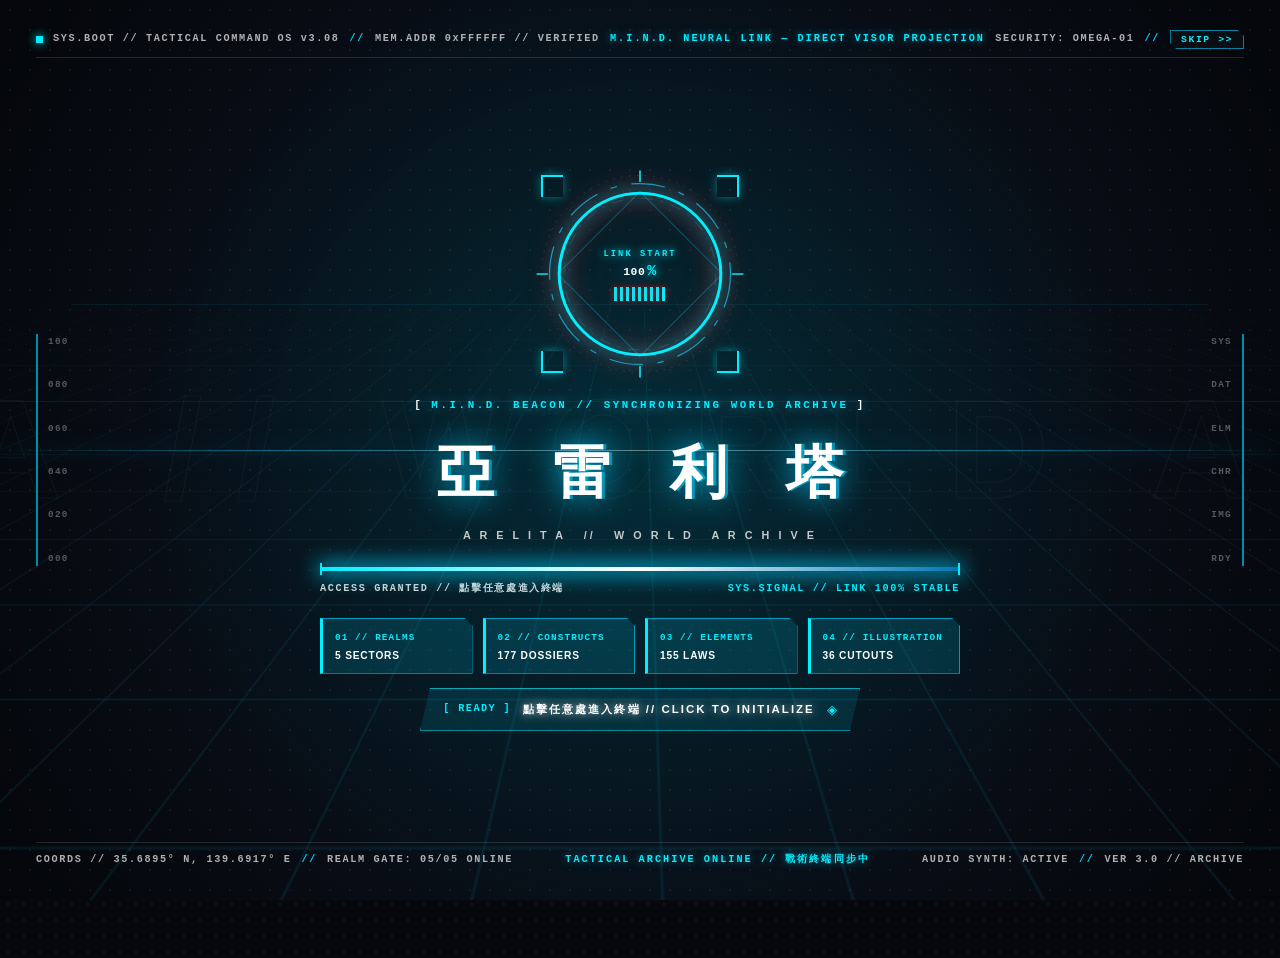
==== index.html @ 031dabef "123" ====
﻿<!DOCTYPE html>
<html lang="zh-Hant" data-theme="pgr">
<head>
  <meta charset="UTF-8" />
  <meta name="viewport" content="width=device-width, initial-scale=1.0, viewport-fit=cover" />
  <title>亞雷利塔 ARELITA｜官方世界觀與角色檔案庫</title>
  <link rel="icon" type="image/svg+xml" href="assets/favicon.svg" />
  <link rel="shortcut icon" href="assets/favicon.svg" />
  <script>
    (function () {
      try {
        localStorage.setItem("arelita_theme", "pgr");
        document.documentElement.setAttribute("data-theme", "pgr");
        const pal = localStorage.getItem("arelita_pgr_palette") || "blue";
        document.documentElement.setAttribute("data-pgr-palette", pal);
      } catch (e) {}
    })();
  </script>
  <link rel="stylesheet" href="assets/styles.css?v=20261115_pgr3" />
  <link rel="stylesheet" href="assets/pgr-theme.css?v=20261116_pgr25" />
</head>
<body class="is-loading">
  <!-- Next-Gen Cyber-Tactical Holographic Visor & Diagonal Blast-Gate Opening Sequence -->
  <div id="introSplash" class="intro-splash" data-intro-theme="pgr" role="status" aria-label="亞雷利塔檔案庫載入動畫">
    <!-- 4 Interlocking Diagonal Mecha Blast Gates (Slice open diagonally on completion) -->
    <div class="cyber-gate-panel cyber-gate-tl" aria-hidden="true"></div>
    <div class="cyber-gate-panel cyber-gate-tr" aria-hidden="true"></div>
    <div class="cyber-gate-panel cyber-gate-bl" aria-hidden="true"></div>
    <div class="cyber-gate-panel cyber-gate-br" aria-hidden="true"></div>

    <!-- Diagonal Laser Slash & Singularity Flash on Gate Unlock -->
    <div class="cyber-laser-slash slash-main" aria-hidden="true"></div>
    <div class="cyber-laser-slash slash-cross" aria-hidden="true"></div>
    <div class="cyber-unlock-flash" aria-hidden="true"></div>

    <!-- Full-Viewport Holographic HUD Backdrop -->
    <div class="cyber-hud-backdrop" aria-hidden="true">
      <div class="cyber-perspective-grid"></div>
      <div class="cyber-horizon-beam"></div>
      <div class="cyber-kinetic-watermark">ARELITA // WORLD ARCHIVE</div>

      <!-- Top & Bottom Tactical Telemetry Framing Bars -->
      <div class="cyber-frame-bar cyber-frame-top">
        <div class="cyber-fb-left">
          <span class="cyber-fb-dot"></span>
          <span>SYS.BOOT // TACTICAL COMMAND OS v3.08</span>
          <span class="cyber-fb-sep">//</span>
          <span id="introHexStream">MEM.ADDR 0x00F4A9 // SYNCING</span>
        </div>
        <div class="cyber-fb-center">M.I.N.D. NEURAL LINK — DIRECT VISOR PROJECTION</div>
        <div class="cyber-fb-right">
          <span>SECURITY: OMEGA-01</span>
          <span class="cyber-fb-sep">//</span>
          <button type="button" class="cyber-skip-btn" id="introSkipBtn" title="跳過動畫">SKIP &gt;&gt;</button>
        </div>
      </div>

      <div class="cyber-frame-bar cyber-frame-bottom">
        <div class="cyber-fb-left">
          <span>COORDS // 35.6895° N, 139.6917° E</span>
          <span class="cyber-fb-sep">//</span>
          <span>REALM GATE: 05/05 ONLINE</span>
        </div>
        <div class="cyber-fb-center">TACTICAL ARCHIVE ONLINE // 戰術終端同步中</div>
        <div class="cyber-fb-right">
          <span>AUDIO SYNTH: ACTIVE</span>
          <span class="cyber-fb-sep">//</span>
          <span>VER 3.0 // ARCHIVE</span>
        </div>
      </div>

      <!-- Side Vertical HUD Scales -->
      <div class="cyber-side-scale side-left">
        <span>100</span><span>080</span><span>060</span><span>040</span><span>020</span><span>000</span>
      </div>
      <div class="cyber-side-scale side-right">
        <span>SYS</span><span>DAT</span><span>ELM</span><span>CHR</span><span>IMG</span><span>RDY</span>
      </div>
    </div>

    <!-- Frameless Center Holographic Visor HUD (Zero boxy container) -->
    <div class="cyber-visor-core">
      <!-- Precision Sci-Fi Target Lock Reticle + Live SVG Circular Gauge -->
      <div class="cyber-reticle-assembly">
        <!-- Outer Caliper Crosshair Brackets (Snap inward on lock) -->
        <div class="cyber-caliper cal-tl"></div>
        <div class="cyber-caliper cal-tr"></div>
        <div class="cyber-caliper cal-bl"></div>
        <div class="cyber-caliper cal-br"></div>

        <!-- Rotating Segmented Radar SVG -->
        <svg class="cyber-radar-svg radar-outer" viewBox="0 0 260 260" fill="none">
          <circle cx="130" cy="130" r="122" stroke="rgba(255, 255, 255, 0.14)" stroke-width="1" stroke-dasharray="2 8" />
          <circle cx="130" cy="130" r="112" stroke="rgba(224, 26, 34, 0.55)" stroke-width="1.5" stroke-dasharray="42 18 8 18" />
          <path d="M130 2 L130 16 M130 244 L130 258 M2 130 L16 130 M244 130 L258 130" stroke="#ff2a32" stroke-width="2" />
        </svg>

        <svg class="cyber-radar-svg radar-inner" viewBox="0 0 260 260" fill="none">
          <circle cx="130" cy="130" r="94" stroke="rgba(255, 255, 255, 0.22)" stroke-width="1" stroke-dasharray="14 10 3 10" />
          <polygon points="130,28 232,130 130,232 28,130" stroke="rgba(224, 26, 34, 0.35)" stroke-width="1" fill="none" />
        </svg>

        <!-- Dynamic Progress Arc Gauge SVG (Circumference ~ 628) -->
        <svg class="cyber-arc-svg" viewBox="0 0 260 260" fill="none">
          <circle cx="130" cy="130" r="100" stroke="rgba(255, 255, 255, 0.08)" stroke-width="3" />
          <circle
            id="introArcProgress"
            cx="130"
            cy="130"
            r="100"
            stroke="#e01a22"
            stroke-width="3.5"
            stroke-linecap="square"
            stroke-dasharray="628.3"
            stroke-dashoffset="628.3"
          />
        </svg>

        <!-- Center Digital Percentage & Equalizer Readout -->
        <div class="cyber-reticle-readout">
          <div class="cyber-sync-tag" id="introThemeBadge">SYNC RATIO</div>
          <div class="cyber-pct-num" id="introPercentText">00<span class="pct-unit">%</span></div>
          <div class="cyber-eq-bars" aria-hidden="true">
            <span></span><span></span><span></span><span></span><span></span><span></span><span></span><span></span><span></span>
          </div>
        </div>
      </div>

      <!-- Wide-Screen Cinematic Typography Lockup -->
      <div class="cyber-title-lockup">
        <div class="cyber-kicker-line">
          <span class="kicker-bracket">[</span>
          <span id="introKicker">M.I.N.D. BEACON // SYNCHRONIZING WORLD ARCHIVE</span>
          <span class="kicker-bracket">]</span>
        </div>

        <h1 class="cyber-main-title" id="introTitle" data-text="亞 雷 利 塔">亞 雷 利 塔</h1>
        <div class="cyber-sub-en" id="introSubtitle">A R E L I T A &nbsp; // &nbsp; W O R L D &nbsp; A R C H I V E</div>
      </div>

      <!-- Full-Width Horizon Dual-Wing Laser Progress Track -->
      <div class="cyber-horizon-progress">
        <div class="cyber-hp-track">
          <div class="cyber-hp-bar" id="introProgressBar"></div>
          <div class="cyber-hp-glint"></div>
        </div>
        <div class="cyber-hp-status-row">
          <span class="cyber-hp-status" id="introStatusText">INITIALIZING TACTICAL ARCHIVE...</span>
          <span class="cyber-hp-telemetry" id="introTelemetry">SYS.SIGNAL // LINK 100% STABLE</span>
        </div>
      </div>

      <!-- 4 Subsystem Node Verification Indicators -->
      <div class="cyber-node-grid">
        <div class="cyber-node-chip" data-intro-node="1">
          <span class="node-dot"></span>
          <span class="node-code">01 // REALMS</span>
          <span class="node-state">5 SECTORS</span>
        </div>
        <div class="cyber-node-chip" data-intro-node="2">
          <span class="node-dot"></span>
          <span class="node-code">02 // CONSTRUCTS</span>
          <span class="node-state">177 DOSSIERS</span>
        </div>
        <div class="cyber-node-chip" data-intro-node="3">
          <span class="node-dot"></span>
          <span class="node-code">03 // ELEMENTS</span>
          <span class="node-state">155 LAWS</span>
        </div>
        <div class="cyber-node-chip" data-intro-node="4">
          <span class="node-dot"></span>
          <span class="node-code">04 // ILLUSTRATION</span>
          <span class="node-state">36 CUTOUTS</span>
        </div>
      </div>

      <!-- Interactive Engagement Prompt (Lights up when loading hits 100%) -->
      <div class="cyber-click-prompt" id="introClickPrompt" aria-hidden="true">
        <span class="prompt-glitch-tag">[ READY ]</span>
        <span class="prompt-text">點擊任意處進入終端 // CLICK TO INITIALIZE</span>
        <span class="prompt-reticle">◈</span>
      </div>
    </div>
  </div>

  <!-- Decorative Game-Portal Background Grid, Floating Orbs & Graphic Design Layer -->
  <div class="bg-grid-overlay" aria-hidden="true"></div>
  <div class="bg-graphic-layer" aria-hidden="true">
    <div class="bg-orb bg-orb-gold"></div>
    <div class="bg-orb bg-orb-blue"></div>
    <div class="bg-watermark-text">ARELITA // CHRONICLES</div>
    <svg class="bg-astrolabe" viewBox="0 0 600 600" fill="none" xmlns="http://www.w3.org/2000/svg">
      <circle cx="300" cy="300" r="260" stroke="currentColor" stroke-width="1" stroke-dasharray="6 8" />
      <circle cx="300" cy="300" r="210" stroke="currentColor" stroke-width="1" />
      <circle cx="300" cy="300" r="145" stroke="currentColor" stroke-width="1" stroke-dasharray="3 6" />
      <polygon points="300,55 512,422 88,422" stroke="currentColor" stroke-width="0.8" fill="none" />
      <polygon points="300,545 512,178 88,178" stroke="currentColor" stroke-width="0.8" fill="none" />
      <line x1="20" y1="300" x2="580" y2="300" stroke="currentColor" stroke-width="0.7" stroke-dasharray="4 8" />
      <line x1="300" y1="20" x2="300" y2="580" stroke="currentColor" stroke-width="0.7" stroke-dasharray="4 8" />
    </svg>
  </div>

  <!-- Fixed Floating Header -->
  <header class="site-header" id="siteHeader">
    <div class="header-inner">
      <div class="brand" id="brandHome" role="button" tabindex="0">
        <div class="brand-emblem">
          <span class="emblem-diamond">❖</span>
        </div>
        <div class="brand-text">
          <div class="brand-title">
            <span>亞雷利塔</span>
            <span class="brand-sub-en">ARELITA // OFFICIAL ARCHIVE</span>
          </div>
          <div class="brand-subtitle">五界世界觀・陣營角色圖鑑・傳記文庫</div>
        </div>
      </div>

      <nav class="main-nav" aria-label="主要導覽">
        <button class="nav-tab active" data-tab="home">
          <span class="nav-label-en">HOME</span>
          <span class="nav-label-zh">首頁導覽</span>
        </button>
        <button class="nav-tab" data-tab="characters">
          <span class="nav-label-en">ROSTER</span>
          <span class="nav-label-zh">角色陣營圖鑑</span>
          <span class="nav-badge" id="navCharCount">177</span>
        </button>
        <button class="nav-tab" data-tab="world">
          <span class="nav-label-en">WORLD</span>
          <span class="nav-label-zh">世界觀與設定</span>
          <span class="nav-badge" id="navWorldCount">8</span>
        </button>
        <button class="nav-tab" data-tab="attributes">
          <span class="nav-label-en">ELEMENTS</span>
          <span class="nav-label-zh">全屬性圖鑑</span>
          <span class="nav-badge" id="navAttrCount">155</span>
        </button>
        <button class="nav-tab" data-tab="stories">
          <span class="nav-label-en">CHRONICLES</span>
          <span class="nav-label-zh">劇情文庫</span>
          <span class="nav-badge" id="navStoryCount">17</span>
        </button>
        <button class="nav-tab" data-tab="gallery">
          <span class="nav-label-en">GALLERY</span>
          <span class="nav-label-zh">角色立繪畫廊</span>
          <span class="nav-badge" id="navGalleryCount">36</span>
        </button>
      </nav>

      <div class="header-actions">
        <div class="header-search">
          <div class="search-input-wrap">
            <span class="search-icon">⌕</span>
            <input
              type="search"
              id="globalSearchInput"
              placeholder="搜尋角色、稱號、陣營、神權或術式..."
              autocomplete="off"
            />
            <button id="clearSearchBtn" class="clear-search-btn hidden" title="清除搜尋">✕</button>
          </div>
        </div>

        <!-- Game-Portal BGM Player & Toggle -->
        <div class="bgm-control-wrap" id="bgmControlWrap">
          <button id="bgmToggleBtn" class="bgm-toggle-btn" title="點擊開啟／關閉背景音樂 (BGM)" aria-label="切換背景音樂">
            <span class="bgm-eq" id="bgmEqIcon" aria-hidden="true">
              <i class="eq-bar"></i>
              <i class="eq-bar"></i>
              <i class="eq-bar"></i>
              <i class="eq-bar"></i>
            </span>
            <span class="bgm-label" id="bgmStatusText">BGM OFF</span>
          </button>
          <button id="bgmMenuBtn" class="bgm-menu-btn" title="音量與曲目設定" aria-label="背景音樂設定">▾</button>

          <div id="bgmPopover" class="bgm-popover hidden">
            <div class="bgm-pop-header">
              <span>SOUNDTRACK // 背景音樂控制</span>
              <span id="bgmVolValue">5%</span>
            </div>
            <div class="bgm-vol-row">
              <span>🔉</span>
              <input type="range" id="bgmVolumeSlider" min="0" max="100" value="5" aria-label="BGM 音量" />
              <span>🔊</span>
            </div>
            <div class="bgm-track-list">
              <button class="bgm-track-btn active" data-bgm-track="hikari">🎵 Hikari - Clovis Reyes &amp; VDYCD</button>
              <button class="bgm-track-btn hidden" id="bgmCustomTrackBtn" data-bgm-track="custom">💿 自訂曲目：外部音樂檔</button>
            </div>
            <div class="bgm-custom-upload">
              <label class="bgm-upload-label" for="bgmFileInput">
                📂 載入自訂音樂 (.mp3 / .wav)
              </label>
              <input type="file" id="bgmFileInput" accept="audio/*" class="hidden" />
            </div>
          </div>
          <audio id="bgmCustomAudio" src="Hikari - Clovis Reyes &amp; VDYCD - VDYCD.mp3" loop preload="auto"></audio>
        </div>
      </div>
    </div>
  </header>

  <!-- PGR Giant Watermark & Left Vertical Tactical Navigation Rail -->
  <div class="pgr-bg-watermark pgr-hud-only" id="pgrBgWatermark" aria-hidden="true">ARELITA</div>

  <!-- PGR Top-Left Slanted Game Brand Logo -->
  <div class="pgr-top-brand pgr-hud-only" id="pgrTopBrand" role="button" tabindex="0" title="返回首頁 HOME">
    <div class="pgr-tb-main">ARELITA</div>
    <div class="pgr-tb-sub">WORLD ARCHIVE</div>
  </div>

  <!-- PGR Top-Right Minimal Tactical Controls (Theme, Search, Audio) -->
  <div class="pgr-top-controls pgr-hud-only" id="pgrTopControls">
    <!-- Tactical Palette Switcher (Crimson Red / Azure Blue) -->
    <button type="button" class="pgr-hud-btn pgr-palette-btn" id="pgrPaletteToggleBtn" title="切換戰術色系：黑紅緋紅 // 湛藍電氣">
      <span class="pgr-palette-dot" id="pgrPaletteDot"></span>
      <span class="pgr-palette-text" id="pgrPaletteText">AZURE BLUE</span>
    </button>
    <div class="pgr-quick-search">
      <span class="pgr-qs-icon">⌕</span>
      <input type="search" id="pgrSearchMirror" placeholder="SEARCH CONSTRUCT / ELEMENT..." autocomplete="off" />
    </div>
    <div class="pgr-audio-btn-group">
      <button type="button" class="pgr-hud-btn" id="pgrAudioMirrorBtn" title="點擊開啟／關閉背景音樂 BGM">
        <span>♪</span>
        <span id="pgrAudioMirrorText">AUDIO OFF</span>
      </button>
      <button type="button" class="pgr-hud-btn pgr-hud-btn-icon" id="pgrAudioMenuMirrorBtn" title="開啟音樂曲目與音量控制面板">▾</button>
    </div>
  </div>

  <aside class="pgr-left-rail pgr-hud-only" id="pgrLeftRail" aria-label="戰術側邊導覽列">
    <button type="button" class="pgr-rail-toggle" id="pgrRailToggleBtn" title="收合／展開戰術導覽列">
      <span class="pgr-hamburger-lines"><i></i><i></i><i></i></span>
    </button>
    <div class="pgr-rail-list">
      <button type="button" class="pgr-rail-item active" data-pgr-tab="home">
        <span class="pgr-rail-en">HOME</span>
        <span class="pgr-rail-zh">首頁導覽</span>
      </button>
      <button type="button" class="pgr-rail-item" data-pgr-tab="characters">
        <span class="pgr-rail-en">DATA</span>
        <span class="pgr-rail-zh">角色陣營圖鑑</span>
      </button>
      <button type="button" class="pgr-rail-item" data-pgr-tab="world">
        <span class="pgr-rail-en">WORLD</span>
        <span class="pgr-rail-zh">世界觀與設定</span>
      </button>
      <button type="button" class="pgr-rail-item" data-pgr-tab="attributes">
        <span class="pgr-rail-en">ELEMENTS</span>
        <span class="pgr-rail-zh">全屬性圖鑑</span>
      </button>
      <button type="button" class="pgr-rail-item" data-pgr-tab="stories">
        <span class="pgr-rail-en">CHRONICLES</span>
        <span class="pgr-rail-zh">劇情文庫</span>
      </button>
      <button type="button" class="pgr-rail-item" data-pgr-tab="gallery">
        <span class="pgr-rail-en">ILLUSTRATION</span>
        <span class="pgr-rail-zh">角色立繪畫廊</span>
      </button>
      <button type="button" class="pgr-rail-item" data-pgr-tab="others">
        <span class="pgr-rail-en">OTHERS</span>
        <span class="pgr-rail-zh">關係圖與擴充系統</span>
      </button>
    </div>
  </aside>

  <!-- Main Workspace Container -->
  <main class="main-container">
    <!-- PGR Section Telemetry Header (Exact pgr.kurogame.net top bar) -->
    <div class="pgr-section-header pgr-hud-only" id="pgrSectionHeader" aria-hidden="true">
      <div class="pgr-sh-line-left"></div>
      <div class="pgr-sh-center">
        <span class="pgr-sh-event-code" id="pgrEventLeft">EVENT 01</span>
        <div class="pgr-sh-title-block">
          <h2 class="pgr-sh-main-title" id="pgrSectionTitle">FEATURES</h2>
          <div class="pgr-sh-sub-bar">
            <span class="pgr-sh-sub-text">TACTICAL ARCHIVE // ARELITA</span>
          </div>
          <div class="pgr-sh-dots">∵</div>
        </div>
        <span class="pgr-sh-event-code" id="pgrEventRight">EVENT 01</span>
      </div>
      <div class="pgr-sh-line-right"></div>
      <div class="pgr-sh-page-counter" id="pgrPageCounter">PAGE - <strong>01</strong> / 07</div>
    </div>

    <!-- Graphic Design Portal Banner -->
    <section class="portal-hero-strip" aria-label="亞雷利塔世界觀導覽橫幅">
      <div class="hero-corner hero-corner-tl"></div>
      <div class="hero-corner hero-corner-tr"></div>
      <div class="hero-corner hero-corner-bl"></div>
      <div class="hero-corner hero-corner-br"></div>
      <div class="hero-bg-watermark">WORLD TREE // ARCHIVE</div>

      <div class="hero-strip-left">
        <div class="hero-tag-row">
          <span class="hero-sys-pill">❖ SYSTEM // ARELITA VER 3.0</span>
          <span class="hero-sys-code">ARCHIVE-ID: ARL-00177</span>
        </div>
        <h1 class="hero-main-heading">
          <span>亞雷利塔・五界檔案與傳記資料庫</span>
          <span class="hero-heading-en">OFFICIAL WORLD &amp; CHARACTER ENCYCLOPEDIA</span>
        </h1>
      </div>

      <div class="hero-strip-stats">
        <div class="hero-stat-card" data-quick-tab="characters" title="前往角色陣營圖鑑">
          <div class="hero-stat-kicker">ROSTER // 角色陣營圖鑑</div>
          <div class="hero-stat-val"><span id="heroStatChars">177</span><small>名</small></div>
        </div>
        <div class="hero-stat-card" data-quick-tab="world" title="前往世界觀與設定">
          <div class="hero-stat-kicker">WORLD // 世界觀與設定</div>
          <div class="hero-stat-val"><span id="heroStatLore">8</span><small>卷</small></div>
        </div>
        <div class="hero-stat-card" data-quick-tab="attributes" title="前往全屬性圖鑑">
          <div class="hero-stat-kicker">ELEMENTS // 全屬性圖鑑</div>
          <div class="hero-stat-val"><span id="heroStatAttrs">155</span><small>種</small></div>
        </div>
        <div class="hero-stat-card" data-quick-tab="stories" title="前往劇情文庫">
          <div class="hero-stat-kicker">CHRONICLES // 劇情文庫</div>
          <div class="hero-stat-val"><span id="heroStatStories">17</span><small>章</small></div>
        </div>
        <div class="hero-stat-card" data-quick-tab="gallery" title="前往角色立繪畫廊">
          <div class="hero-stat-kicker">GALLERY // 角色立繪畫廊</div>
          <div class="hero-stat-val"><span id="heroStatImgs">36</span><small>幅</small></div>
        </div>
      </div>
    </section>

    <!-- ==================== TAB 0: HOME PORTAL (CAROUSEL & ARCHIVE GUIDE) ==================== -->
    <section id="tab-home" class="tab-panel active">
      <div class="pgr-home-stage-outer">
        <!-- Left Flanking Ghost Preview Card (PGR #Features 01) -->
        <div class="pgr-side-preview prev pgr-hud-only" id="pgrSidePreviewLeft" title="上一張世界觀展示">
          <div class="pgr-sp-arrow"><span class="pgr-sp-chev">◀◀</span><span>PREV // ARCHIVE</span></div>
          <div class="pgr-sp-card">
            <img id="pgrSidePrevImg" src="assets/banners/watercolor-5-celestial-truth.jpg" alt="Previous Slide" />
            <div class="pgr-sp-overlay">
              <span class="pgr-sp-num" id="pgrSidePrevNum">05</span>
              <span class="pgr-sp-sub" id="pgrSidePrevTitle">CELESTIAL SANCTUM</span>
            </div>
          </div>
        </div>

        <!-- 5-Slide Interactive Worldview Carousel -->
        <div class="home-carousel-wrap" id="homeCarousel">
          <div class="pgr-frame-corner tl pgr-hud-only"></div>
          <div class="pgr-frame-corner tr pgr-hud-only"></div>
          <div class="pgr-frame-corner bl pgr-hud-only"></div>
          <div class="pgr-frame-corner br pgr-hud-only"></div>
          <div class="pgr-frame-brand-tag pgr-hud-only">TACTICAL ARCHIVE // ARELITA</div>
          <div class="pgr-frame-ver-tag pgr-hud-only">VER 3.0 // ARCHIVE</div>
          <div class="carousel-viewport">
          <!-- Slide 1: World Tree & Five Realms -->
          <div class="carousel-slide active" data-slide-index="0">
            <img src="assets/banners/watercolor-1-worldtree.jpg" alt="世界樹與五界門扉・水彩奇幻藝術" class="carousel-bg-img" />
            <div class="carousel-overlay">
              <div class="carousel-content">
                <div class="carousel-badge">WORLD TREE &amp; FIVE REALMS // 世界命根・五界門扉</div>
                <h2 class="carousel-title">世界樹與五界門扉的記憶織網</h2>
                <p class="carousel-desc">世界樹為亞雷利塔的命根子，枝葉銘刻萬物資訊、排出蘊含強大力量的琥珀樹脂，根部則封存歷經古神紀至救贖紀五次「世界重置」的舊日記憶；無高低之分的現界、天界、魔界、冥界與幻想界，唯有透過各界之門方能彼此連通。</p>
                <div class="carousel-actions">
                  <button class="carousel-cta-btn" data-goto-tab="world">🌳 閱覽世界樹與五界設定</button>
                  <button class="carousel-cta-btn secondary" data-goto-tab="attributes">✨ 探索 17 大類全屬性手冊</button>
                </div>
              </div>
            </div>
          </div>

          <!-- Slide 2: Mofeng Federation Metropolis -->
          <div class="carousel-slide" data-slide-index="1">
            <img src="assets/banners/watercolor-2-mofeng.jpg" alt="魔風聯邦・八大直轄市霓虹與燈火" class="carousel-bg-img" />
            <div class="carousel-overlay">
              <div class="carousel-content">
                <div class="carousel-badge">MOFENG FEDERATION // 魔風聯邦・八大直轄市</div>
                <h2 class="carousel-title">魔風島的霓虹夜色與市井煙火</h2>
                <p class="carousel-desc">由「極惡之師」赤夜風竹統領的新興強國，短短十年間於魔風島崛起。從摩天霓虹交錯的首都霍普、紅燈籠綿延的商都天御、海風音樂廳迴盪的瑪捷塔，至山頂歌德競技場阿瑞納，由軍團八部隊與九人私兵「冥府神傑」共同守護。</p>
                <div class="carousel-actions">
                  <button class="carousel-cta-btn" data-goto-tab="characters">⚔️ 檢索魔風聯邦角色檔案</button>
                  <button class="carousel-cta-btn secondary" data-goto-tab="stories">📖 閱讀《魔風傳記》與外傳</button>
                </div>
              </div>
            </div>
          </div>

          <!-- Slide 3: Havidorn Dragon Empire -->
          <div class="carousel-slide" data-slide-index="2">
            <img src="assets/banners/watercolor-3-dragon-island.jpg" alt="哈維德恩龍族帝國・龍皇島與九紋龍印" class="carousel-bg-img" />
            <div class="carousel-overlay">
              <div class="carousel-content">
                <div class="carousel-badge">HAVIDORN DRAGON EMPIRE // 龍皇島・九紋龍印</div>
                <h2 class="carousel-title">哈維德恩龍族帝國與蒼穹浮島</h2>
                <p class="carousel-desc">「寂滅龍皇」德貢・阿茲拉格統御的龍皇島，國土橫跨本島、浮空島與深海，東西方龍族在此共存。身為現界肉體最強種族，龍族每開啟一階「九紋龍印」皆能突破肉身極限，至第九印更將覺醒專屬龍種稱號與神威。</p>
                <div class="carousel-actions">
                  <button class="carousel-cta-btn" data-goto-tab="world">🐉 查看龍族帝國與四柱編制</button>
                  <button class="carousel-cta-btn secondary" data-goto-tab="characters">👑 依種族與強度階級檢索</button>
                </div>
              </div>
            </div>
          </div>

          <!-- Slide 4: Abyssal Maw & Monochrome Void -->
          <div class="carousel-slide" data-slide-index="3">
            <img src="assets/banners/watercolor-4-abyss-void.jpg" alt="丹格深淵之口與無色萬寂虛域" class="carousel-bg-img" />
            <div class="carousel-overlay">
              <div class="carousel-content">
                <div class="carousel-badge">ABYSSAL MAW &amp; MONOCHROME VOID // 深淵之口・萬寂虛域</div>
                <h2 class="carousel-title">丹格深淵浪潮與無色萬寂虛域</h2>
                <p class="carousel-desc">丹格市邊緣的黑紫色「深淵之口」潛伏著吞噬魔力的深淵魔獸與淵蝕五系；而表面包裹著外界虛空力的「萬寂虛域（無色境域）」與每 24 小時隨機顛倒層級的「冥界」，則是連世界樹與世界重置也無法干涉的禁忌領域。</p>
                <div class="carousel-actions">
                  <button class="carousel-cta-btn" data-goto-tab="attributes">🌑 查閱深淵與特殊始源屬性</button>
                  <button class="carousel-cta-btn secondary" data-goto-tab="world">🏛️ 探索九大力與禁術規則</button>
                </div>
              </div>
            </div>
          </div>

          <!-- Slide 5: Celestial Sanctum & Flowers of Truth -->
          <div class="carousel-slide" data-slide-index="4">
            <img src="assets/banners/watercolor-5-celestial-truth.jpg" alt="米加百列天界浮島與極真圃識真之花" class="carousel-bg-img" />
            <div class="carousel-overlay">
              <div class="carousel-content">
                <div class="carousel-badge">CELESTIAL SANCTUM &amp; FLOWERS OF TRUTH // 天界浮島・極真圃</div>
                <h2 class="carousel-title">米加百列浮空聖域與識真之花</h2>
                <p class="carousel-desc">天界「米加百列天國」的古老浮島受初代天神庇護，歷經數千萬年重置仍留存古神紀遺蹟；而在星光與金木樨花香之間，隱秘組織「極真圃」正以六朵「識真之花」為核心遊走四界，追尋世界重置前的終極真相。</p>
                <div class="carousel-actions">
                  <button class="carousel-cta-btn" data-goto-tab="world">🌸 查閱 11 大世界級組織設定</button>
                  <button class="carousel-cta-btn secondary" data-goto-tab="gallery">🖼️ 鑑賞高解析角色立繪畫廊</button>
                </div>
              </div>
            </div>
          </div>
        </div>

        <!-- Carousel Prev / Next Controls -->
        <button class="carousel-nav-btn prev" id="carouselPrevBtn" title="上一張" aria-label="上一張輪播圖">❮</button>
        <button class="carousel-nav-btn next" id="carouselNextBtn" title="下一張" aria-label="下一張輪播圖">❯</button>

        <!-- Carousel 5 Slide Indicators -->
        <div class="carousel-indicators" id="carouselIndicators" role="tablist" aria-label="輪播圖切換">
          <button class="carousel-dot active" data-slide-to="0" aria-label="第 1 張：世界樹與五界門扉"></button>
          <button class="carousel-dot" data-slide-to="1" aria-label="第 2 張：魔風聯邦八大直轄市"></button>
          <button class="carousel-dot" data-slide-to="2" aria-label="第 3 張：哈維德恩龍族帝國"></button>
          <button class="carousel-dot" data-slide-to="3" aria-label="第 4 張：深淵之口與萬寂虛域"></button>
          <button class="carousel-dot" data-slide-to="4" aria-label="第 5 張：天界浮島與極真圃"></button>
        </div>
      </div>

        <!-- Right Flanking Ghost Preview Card (PGR #Features 02) -->
        <div class="pgr-side-preview next pgr-hud-only" id="pgrSidePreviewRight" title="下一張世界觀展示">
          <div class="pgr-sp-arrow"><span>NEXT // ARCHIVE</span><span class="pgr-sp-chev">▶▶</span></div>
          <div class="pgr-sp-card">
            <img id="pgrSideNextImg" src="assets/banners/watercolor-2-mofeng.jpg" alt="Next Slide" />
            <div class="pgr-sp-overlay">
              <span class="pgr-sp-num" id="pgrSideNextNum">02</span>
              <span class="pgr-sp-sub" id="pgrSideNextTitle">MOFENG FEDERATION</span>
            </div>
          </div>
        </div>
      </div>

      <!-- PGR Spaced Caption & Tactical Quick-Launch Dock (Replaces bulky feature grid in PGR mode) -->
      <div class="pgr-home-caption pgr-hud-only">
        <div class="pgr-hc-line-row">
          <span class="pgr-hc-long-line"></span>
        </div>
        <div class="pgr-hc-spaced-text">T H E &nbsp;&nbsp; A R E L I T A &nbsp;&nbsp; W O R L D &nbsp;&nbsp; A R C H I V E</div>
      </div>

      <div class="pgr-home-dock pgr-hud-only">
        <button type="button" class="pgr-dock-btn" data-goto-tab="characters">
          <span class="pgr-db-code">01 // DATA</span>
          <span class="pgr-db-title">CONSTRUCTS 角色檔案 (177)</span>
        </button>
        <button type="button" class="pgr-dock-btn" data-goto-tab="gallery">
          <span class="pgr-db-code">02 // ILLUSTRATION</span>
          <span class="pgr-db-title">CHARACTER ILLUSTRATION 角色立繪 (36)</span>
        </button>
        <a href="relations.html" class="pgr-dock-btn">
          <span class="pgr-db-code">03 // NETWORK</span>
          <span class="pgr-db-title">RELATIONS 角色關係圖譜 ↗</span>
        </a>
        <a href="compare.html" class="pgr-dock-btn">
          <span class="pgr-db-code">04 // COMBAT</span>
          <span class="pgr-db-title">COMPARE 戰力能力對比 ↗</span>
        </a>
        <a href="tierlist.html" class="pgr-dock-btn">
          <span class="pgr-db-code">05 // RANKING</span>
          <span class="pgr-db-title">TIER LIST 全角色排行 ↗</span>
        </a>
        <a href="summon.html" class="pgr-dock-btn">
          <span class="pgr-db-code">06 // TERMINAL</span>
          <span class="pgr-db-title">SUMMON 角色召喚模擬 ↗</span>
        </a>
      </div>

      <!-- Website Purpose & Archive Modules Introduction -->
      <div class="home-purpose-section">
        <div class="home-purpose-header">
          <div class="toolbar-kicker">ABOUT THIS ARCHIVE // 網站用途與系統導覽</div>
          <h2 class="home-purpose-title">《亞雷利塔 ARELITA》官方世界觀與角色統合檔案庫</h2>
          <p class="home-purpose-lead">
            本網站為<strong>《亞雷利塔 ARELITA》原創世界觀的官方數位百科與設定檢索系統</strong>，旨在將龐大的五界世界設定、25 國與 11 大世界級組織、177 名登場角色的詳細人設（含種族、強度分級、專屬屬性、武器、加護、神器、神權與術式）、17 大類共 155 種全屬性介紹手冊，以及主線／外傳小說篇章與高清角色立繪整合於同一平台，提供創作者與讀者快速查閱、跨分類交叉檢索與沉浸式閱讀體驗。
          </p>
        </div>

        <!-- 5 Feature Cards in Exact Header Navigation Order -->
        <div class="home-feature-grid">
          <article class="home-feature-card" data-goto-tab="characters">
            <div class="hf-top">
              <span class="hf-icon">⚔️</span>
              <span class="hf-code">01 // ROSTER ARCHIVE</span>
            </div>
            <h3 class="hf-title">角色陣營圖鑑（177 名）</h3>
            <p class="hf-desc">依現界、魔界、天界與各大組織／部隊階層完整歸檔。支援依「現象級～F」強度階級、世界觀標準種族（支援雙種族以上多重檢索）篩選，並可點擊角色身上的彩色屬性標籤直達屬性手冊。</p>
            <div class="hf-link">進入角色陣營圖鑑 ➔</div>
          </article>

          <article class="home-feature-card" data-goto-tab="world">
            <div class="hf-top">
              <span class="hf-icon">🏛️</span>
              <span class="hf-code">02 // WORLD &amp; NATIONS</span>
            </div>
            <h3 class="hf-title">世界觀與設定（8 卷）</h3>
            <p class="hf-desc">收錄五界架構、重置編年史、現存 12 族與已消失 9 族、九大力剋制關係、11 大世界級組織，以及魔風聯邦、哈維德恩龍族帝國、極真圃等國家專題檔案與成員名冊。</p>
            <div class="hf-link">進入世界觀與設定 ➔</div>
          </article>

          <article class="home-feature-card" data-goto-tab="attributes">
            <div class="hf-top">
              <span class="hf-icon">✨</span>
              <span class="hf-code">03 // ELEMENTS HANDBOOK</span>
            </div>
            <h3 class="hf-title">全屬性分類圖鑑（17 大類 / 155 種）</h3>
            <p class="hf-desc">完整收錄《亞雷利塔全屬性分類與個別介紹手冊》，涵蓋火、水冰、風、雷、土石金屬、草木花卉、光聖、天體日月、暗影幽冥、深淵淵蝕、血肉、戰鬥相關、時空、精神幻象、粉碎破壞、毒腐瘟疫與特殊始源法則。</p>
            <div class="hf-link">進入全屬性圖鑑 ➔</div>
          </article>

          <article class="home-feature-card" data-goto-tab="stories">
            <div class="hf-top">
              <span class="hf-icon">📖</span>
              <span class="hf-code">04 // STORY CHRONICLES</span>
            </div>
            <h3 class="hf-title">劇情文庫（17 章）</h3>
            <p class="hf-desc">收錄《魔風傳記—銀狼復仇篇》與外傳《入秋初盛綻，秋去罈留香》等完整章節文本，提供舒適的長文排版與小／中／大字級切換功能。</p>
            <div class="hf-link">進入劇情文庫 ➔</div>
          </article>

          <article class="home-feature-card" data-goto-tab="gallery">
            <div class="hf-top">
              <span class="hf-icon">🖼️</span>
              <span class="hf-code">05 // PORTRAIT GALLERY</span>
            </div>
            <h3 class="hf-title">角色立繪畫廊（36 幅）</h3>
            <p class="hf-desc">按所屬勢力展示角色全身立繪，點擊立繪可開啟獨立分頁的「高解析度立繪細節檢視器」，自由滾輪無段縮放（15%～600%）與拖曳檢視原圖細節。</p>
            <div class="hf-link">進入角色立繪畫廊 ➔</div>
          </article>

          <a href="compare.html" target="_blank" rel="noopener" class="home-feature-card home-feature-compare">
            <div class="hf-top">
              <span class="hf-icon">⚖️</span>
              <span class="hf-code">06 // ABILITY COMPARATOR</span>
            </div>
            <h3 class="hf-title">角色能力對比系統（獨立雙視窗分頁）</h3>
            <p class="hf-desc">開啟獨立新分頁的左右雙視窗戰力對比工具。支援依界域、主陣營、子部隊、強度階級、種族、善惡、17 大屬性分類與能力體系細緻篩選，專注對比陣營、基礎身體數值與全能力術式。</p>
            <div class="hf-link">開啟角色能力對比分頁 ↗</div>
          </a>

          <a href="summon.html" target="_blank" rel="noopener" class="home-feature-card home-feature-compare">
            <div class="hf-top">
              <span class="hf-icon">✨</span>
              <span class="hf-code">07 // SUMMONING SIMULATOR</span>
            </div>
            <h3 class="hf-title">角色召喚模擬器（獨立抽卡模擬分頁）</h3>
            <p class="hf-desc">開啟獨立新分頁的抽卡召喚模擬系統。可自訂偏好「種族」與「善惡值」進行單抽或十連抽，角色越強抽取機率越低，並依稀有度（N ～ ？）觸發 7 種華麗度遞增的專屬召喚特效與音效。</p>
            <div class="hf-link">開啟角色召喚模擬器分頁 ↗</div>
          </a>

          <a href="tierlist.html" target="_blank" rel="noopener" class="home-feature-card home-feature-compare">
            <div class="hf-top">
              <span class="hf-icon">🏆</span>
              <span class="hf-code">08 // TIER LIST MAKER</span>
            </div>
            <h3 class="hf-title">亞雷利塔全角色 Tier list（獨立自訂排名分頁）</h3>
            <p class="hf-desc">開啟獨立新分頁的自訂 Tier List 排行系統。支援點擊標題自由改名（戰力／顏值／喜好度隨心訂）、提供「標準字母 SS～F」與「狂野稱號 屌炸天～拉完了」雙版本自由切換、支援拖曳排位、一鍵官方套用與高清圖片匯出。</p>
            <div class="hf-link">開啟全角色 Tier list 分頁 ↗</div>
          </a>

          <a href="relations.html" target="_blank" rel="noopener" class="home-feature-card home-feature-compare">
            <div class="hf-top">
              <span class="hf-icon">🧬</span>
              <span class="hf-code">09 // RELATIONSHIP ATLAS</span>
            </div>
            <h3 class="hf-title">角色關係全景圖譜（獨立互動圖表分頁）</h3>
            <p class="hf-desc">開啟獨立新分頁的角色人際關係星圖。支援全 177 位角色單人球體關係圖、魔風聯邦軍政最高階層樹、雙向檢索速查表，並支援點擊任意角色直觀檢視個人完整人際羈絆檔案。</p>
            <div class="hf-link">開啟角色關係圖譜分頁 ↗</div>
          </a>
        </div>
      </div>
    </section>

    <!-- ==================== TAB 1: CHARACTER DIRECTORY BY FACTION ==================== -->
    <section id="tab-characters" class="tab-panel">
      <!-- PGR #Data Construct Spotlight Stage (Exact pgr.kurogame.net/#Data layout) -->
      <div class="pgr-construct-stage pgr-hud-only" id="pgrConstructStage">
        <!-- Diagonal Top-Right Slash Badge -->
        <button type="button" class="pgr-char-select-slash" id="pgrScrollToRosterBtn" title="點擊展開下方全 177 位角色完整目錄">
          <span class="pgr-css-sq">■</span>
          <span class="pgr-css-main">CHARACTER</span>
          <span class="pgr-css-sub">◀◀◀ ALL 177 ROSTER</span>
        </button>

        <!-- Angled Neon Spotlight Beam & Background Character Watermark -->
        <div class="pgr-cs-beam" id="pgrCsBeam"></div>
        <div class="pgr-cs-bg-name" id="pgrCsBgName">AKAYA FUZUKU</div>

        <div class="pgr-cs-inner">
          <!-- Left Column: Construct Dossier Info -->
          <div class="pgr-cs-left">
            <div class="pgr-cs-title-box">
              <div class="pgr-cs-vert-bar" id="pgrCsVertBar"></div>
              <div class="pgr-cs-title-content">
                <h2 class="pgr-cs-name" id="pgrCsName">赤夜 風竹</h2>
                <div class="pgr-cs-omniframe-row">
                  <span class="pgr-cs-omni-line"></span>
                  <span class="pgr-cs-omni-text" id="pgrCsEpithet">OMNIFRAME // 極惡之師</span>
                  <span class="pgr-cs-omni-line"></span>
                  <span class="pgr-cs-emblem">❖</span>
                </div>
                <p class="pgr-cs-bio" id="pgrCsBio">載入角色戰術檔案中...</p>
              </div>
            </div>

            <div class="pgr-cs-specs">
              <div class="pgr-cs-spec-item">
                <span class="pgr-cs-chevron">▶</span>
                <span>FACTION: <strong id="pgrCsFaction">魔風聯邦</strong></span>
              </div>
              <div class="pgr-cs-spec-item">
                <span class="pgr-cs-chevron">▶</span>
                <span>TIER: <strong id="pgrCsTier">現象級</strong></span>
              </div>
              <div class="pgr-cs-spec-item">
                <span class="pgr-cs-chevron">▶</span>
                <span>RACE: <strong id="pgrCsRace">惡魔</strong></span>
              </div>
            </div>

            <div class="pgr-cs-attrs" id="pgrCsAttrs"></div>

            <div class="pgr-cs-actions">
              <button type="button" class="pgr-cs-btn primary" id="pgrCsOpenModalBtn">
                <span>❖ FULL DOSSIER // 檢視完整能力與神權</span>
              </button>
              <a href="relations.html" class="pgr-cs-btn secondary" id="pgrCsRelLink">
                <span>🧬 RELATIONS // 角色關係星圖 ↗</span>
              </a>
            </div>

            <!-- PGR Square Pagination & Prev/Next Controls + Construct Quick-Select Strip -->
            <div class="pgr-cs-pagination">
              <button type="button" class="pgr-cs-nav-btn" id="pgrCsPrevBtn" title="上一位立繪角色">◀</button>
              <span class="pgr-cs-page-num" id="pgrCsPageNum">■ 01 / 36 ■</span>
              <button type="button" class="pgr-cs-nav-btn" id="pgrCsNextBtn" title="下一位立繪角色">▶</button>
              <div class="pgr-cs-avatar-strip" id="pgrCsAvatarStrip" aria-label="立繪角色快速切換列"></div>
            </div>
          </div>

          <!-- Right Column: Full Character Illustration Cutout + Slanted Tag -->
          <div class="pgr-cs-right">
            <div class="pgr-cs-art-wrap" id="pgrCsArtWrap" title="點擊檢視高解析原圖">
              <img id="pgrCsPortrait" src="" alt="Character Portrait" />
            </div>
            <div class="pgr-cs-slanted-ribbon" id="pgrCsRibbon">MOFENG FEDERATION // SUPREME</div>
          </div>
        </div>
      </div>

      <div class="workspace-layout" id="pgrFullRosterSection">
        <!-- Left Sidebar: Faction Directory Tree -->
        <aside class="sidebar" id="factionSidebar">
          <div class="sidebar-header">
            <div class="sidebar-kicker">FACTION DIRECTORY</div>
            <h2>陣營與勢力目錄</h2>
          </div>

          <div class="filter-controls">
            <label class="toggle-filter">
              <input type="checkbox" id="filterHasImage" />
              <span class="toggle-box"></span>
              <span>僅顯示有形象圖角色</span>
              <span class="pill-count" id="hasImageCountBadge">36</span>
            </label>

            <div class="select-row">
              <div class="select-field">
                <span class="select-field-label">TIER // 強度</span>
                <div class="select-box-wrap">
                  <select id="filterPowerTier" aria-label="依強度篩選">
                    <option value="">全部強度階級</option>
                  </select>
                </div>
              </div>
              <div class="select-field">
                <span class="select-field-label">RACE // 種族</span>
                <div class="select-box-wrap">
                  <select id="filterRace" aria-label="依種族篩選">
                    <option value="">全部種族</option>
                  </select>
                </div>
              </div>
            </div>
          </div>

          <div class="faction-tree" id="factionTreeContainer">
            <!-- Populated dynamically by app.js -->
          </div>
        </aside>

        <!-- Right Content: Character Catalog & Split Detail View -->
        <div class="content-area">
          <div class="content-toolbar">
            <div class="toolbar-left">
              <div class="toolbar-kicker">CHARACTER ARCHIVE // 角色檔案檢索</div>
              <div class="breadcrumb" id="factionBreadcrumb">全部陣營角色</div>
              <div class="toolbar-subtitle" id="factionDescription">收錄現界、魔界、天界與諸神傳奇共 177 名角色設定檔案</div>
            </div>
            <div class="toolbar-right">
              <div class="view-mode-group" role="group" aria-label="排版檢視模式">
                <button class="view-mode-btn active" data-view="showcase" title="圖文並列檔案模式（立繪形象圖在旁，完整排版）">
                  <span>📑 圖文並列</span>
                </button>
                <button class="view-mode-btn" data-view="grid" title="精簡目錄卡片模式">
                  <span>🗂️ 目錄卡片</span>
                </button>
              </div>
            </div>
          </div>

          <div id="characterListContainer" class="character-list-container view-showcase">
            <!-- Populated dynamically by app.js -->
          </div>
        </div>
      </div>
    </section>

    <!-- ==================== TAB 2: WORLD-BUILDING & LORE SETTINGS ==================== -->
    <section id="tab-world" class="tab-panel">
      <div class="workspace-layout">
        <!-- Left Sidebar: World Lore Categories & Organization Folders -->
        <aside class="sidebar" id="worldSidebar">
          <div class="sidebar-header">
            <div class="sidebar-kicker">WORLD LORE & NATIONS</div>
            <h2>世界觀與國家設定</h2>
          </div>
          <div class="lore-nav-tree" id="loreNavContainer">
            <!-- Populated dynamically by app.js -->
          </div>
        </aside>

        <!-- Right Content: Lore Document Reader / Organization Hub -->
        <div class="content-area lore-reader-area">
          <div id="loreContentContainer" class="lore-document-card">
            <!-- Populated dynamically by app.js -->
          </div>
        </div>
      </div>
    </section>

    <!-- ==================== TAB 3: ATTRIBUTE HANDBOOK & ELEMENTAL ENCYCLOPEDIA ==================== -->
    <section id="tab-attributes" class="tab-panel">
      <div class="workspace-layout">
        <!-- Left Sidebar: 17 Attribute Categories -->
        <aside class="sidebar" id="attributeSidebar">
          <div class="sidebar-header">
            <div class="sidebar-kicker">ELEMENTS &amp; LAWS // 17 CATEGORIES</div>
            <h2>全屬性分類目錄</h2>
          </div>
          <div class="filter-controls">
            <div class="search-input-wrap">
              <span class="search-icon">⌕</span>
              <input
                type="search"
                id="attrSearchInput"
                placeholder="搜尋屬性名稱、構成或介紹..."
                autocomplete="off"
              />
            </div>
          </div>
          <div class="lore-nav-tree" id="attrCategoryNavContainer">
            <!-- Populated dynamically by app.js -->
          </div>
        </aside>

        <!-- Right Content: Selected Attribute Spotlight & Categorized Attribute Grid -->
        <div class="content-area">
          <div class="content-toolbar">
            <div class="toolbar-left">
              <div class="toolbar-kicker">ATTRIBUTE ENCYCLOPEDIA // 亞雷利塔全屬性分類與個別介紹手冊</div>
              <div class="breadcrumb" id="attrBreadcrumb">全部 17 大屬性分類（共 155 種）</div>
              <div class="toolbar-subtitle" id="attrDescription">點擊下方任意屬性卡片，即可檢視該屬性的作者設定介紹與持有角色名單</div>
            </div>
          </div>

          <!-- Selected Attribute Detail Spotlight Panel -->
          <div id="attrSpotlightContainer" class="attr-spotlight-container hidden">
            <!-- Populated dynamically when an attribute is clicked -->
          </div>

          <!-- Categorized Attribute Cards Grid -->
          <div id="attrCatalogContainer" class="attr-catalog-container">
            <!-- Populated dynamically by app.js -->
          </div>
        </div>
      </div>
    </section>

    <!-- ==================== TAB 4: STORY ARCHIVE ==================== -->
    <section id="tab-stories" class="tab-panel">
      <div class="workspace-layout">
        <!-- Left Sidebar: Story Series & Chapters -->
        <aside class="sidebar" id="storySidebar">
          <div class="sidebar-header">
            <div class="sidebar-kicker">STORY CHRONICLES</div>
            <h2>劇情文本目錄</h2>
          </div>
          <div class="story-nav-tree" id="storyNavContainer">
            <!-- Populated dynamically by app.js -->
          </div>
        </aside>

        <!-- Right Content: Story Reader -->
        <div class="content-area story-reader-area">
          <div class="reader-controls">
            <div>
              <div class="toolbar-kicker">ARCHIVE READER // 故事閱覽</div>
              <div id="storyCurrentMeta" class="story-meta-title"></div>
            </div>
            <div class="reader-font-btns">
              <span>字級：</span>
              <button class="font-size-btn" data-size="sm">小</button>
              <button class="font-size-btn active" data-size="md">中</button>
              <button class="font-size-btn" data-size="lg">大</button>
            </div>
          </div>
          <article id="storyContentContainer" class="story-reader-card font-md">
            <!-- Populated dynamically by app.js -->
          </article>
        </div>
      </div>
    </section>

    <!-- ==================== TAB 4: CHARACTER PORTRAIT GALLERY ==================== -->
    <section id="tab-gallery" class="tab-panel">
      <!-- PGR #Wallpapers 4-Column Asymmetric Bento Showcase (Exact pgr.kurogame.net/#Wallpapers layout) -->
      <div class="pgr-wallpapers-stage pgr-hud-only" id="pgrWallpapersStage">
        <div class="pgr-wp-bento" id="pgrWallpapersBento">
          <!-- Populated dynamically by app.js with 4 asymmetric columns (2 stacked left, 2 tall center pillars, 2 stacked right + MORE ▶ button) -->
        </div>
        <div class="pgr-wp-controls-bar">
          <div class="pgr-wp-batch-info" id="pgrWpBatchInfo">立繪展示分組 // 01 / 06（展示 36 幅角色立繪中之第 1-6 幅）</div>
          <div class="pgr-wp-ctrl-btns">
            <button type="button" class="pgr-wp-ctrl-btn" id="pgrWpPrevBatchBtn">◀ 上一組 PREV</button>
            <button type="button" class="pgr-wp-ctrl-btn primary" id="pgrWpNextBatchBtn">下一組 NEXT ▶</button>
            <button type="button" class="pgr-wp-ctrl-btn" id="pgrWpToggleAllBtn">🗂️ 展開下方全 36 幅分類畫廊 ▼</button>
          </div>
        </div>
      </div>

      <div class="workspace-layout" id="pgrGalleryArchiveSection">
        <!-- Left Sidebar: Gallery Faction Categories -->
        <aside class="sidebar" id="gallerySidebar">
          <div class="sidebar-header">
            <div class="sidebar-kicker">PORTRAIT ARCHIVE</div>
            <h2>立繪陣營分類</h2>
          </div>
          <div class="faction-tree" id="galleryNavContainer">
            <!-- Populated dynamically by app.js -->
          </div>
        </aside>

        <!-- Right Content: Categorized Portrait Gallery -->
        <div class="content-area">
          <div class="content-toolbar">
            <div class="toolbar-left">
              <div class="toolbar-kicker">VISUAL GALLERY // 角色形象立繪</div>
              <div class="breadcrumb" id="galleryBreadcrumb">全部角色立繪</div>
              <div class="toolbar-subtitle" id="galleryDescription">依陣營分類展示已收錄之角色形象立繪（點擊卡片可檢視角色完整設定，點擊右上角可放大原圖）</div>
            </div>
          </div>
          <div id="galleryGridContainer" class="gallery-sections-container">
            <!-- Populated dynamically by app.js -->
          </div>
        </div>
      </div>
    </section>

    <!-- ==================== TAB 5: PGR #OTHERS VERTICAL SPLIT COLUMNS ==================== -->
    <section id="tab-others" class="tab-panel">
      <div class="pgr-others-stage">
        <a href="relations.html" class="pgr-other-col col-crimson">
          <div class="pgr-oc-bg" style="background-image:url('assets/banners/watercolor-2-mofeng.jpg');"></div>
          <div class="pgr-oc-hazard"></div>
          <div class="pgr-oc-content">
            <span class="pgr-oc-num">01 // NETWORK</span>
            <h3 class="pgr-oc-title">RELATIONS</h3>
            <div class="pgr-oc-sub"><span class="line"></span><span>角色關係全景圖譜</span><span class="line"></span></div>
            <p class="pgr-oc-desc">177 位角色單人球體關係圖、依關係變色連線、自由拖曳防重疊與魔國軍政階層</p>
          </div>
        </a>

        <a href="compare.html" class="pgr-other-col col-blue">
          <div class="pgr-oc-bg" style="background-image:url('assets/banners/watercolor-3-dragon-island.jpg');"></div>
          <div class="pgr-oc-hazard"></div>
          <div class="pgr-oc-content">
            <span class="pgr-oc-num">02 // COMBAT</span>
            <h3 class="pgr-oc-title">COMPARE</h3>
            <div class="pgr-oc-sub"><span class="line"></span><span>角色能力雙視窗對比</span><span class="line"></span></div>
            <p class="pgr-oc-desc">左右雙視窗即時對比全 177 名角色的強度階級、種族、屬性與完整神權術式</p>
          </div>
        </a>

        <a href="tierlist.html" class="pgr-other-col col-cyan">
          <div class="pgr-oc-bg" style="background-image:url('assets/banners/watercolor-4-abyss-void.jpg');"></div>
          <div class="pgr-oc-hazard"></div>
          <div class="pgr-oc-content">
            <span class="pgr-oc-num">03 // RANKING</span>
            <h3 class="pgr-oc-title">TIER LIST</h3>
            <div class="pgr-oc-sub"><span class="line"></span><span>全角色戰力排行榜</span><span class="line"></span></div>
            <p class="pgr-oc-desc">支援官方強度一鍵套用、自由拖曳排位、雙稱號切換與高清排名圖匯出</p>
          </div>
        </a>

        <a href="summon.html" class="pgr-other-col col-gold">
          <div class="pgr-oc-bg" style="background-image:url('assets/banners/watercolor-1-worldtree.jpg');"></div>
          <div class="pgr-oc-hazard"></div>
          <div class="pgr-oc-content">
            <span class="pgr-oc-num">04 // TERMINAL</span>
            <h3 class="pgr-oc-title">SUMMON</h3>
            <div class="pgr-oc-sub"><span class="line"></span><span>角色召喚模擬系統</span><span class="line"></span></div>
            <p class="pgr-oc-desc">自訂種族與善惡傾向進行單抽或十連抽，觸發 7 階專屬召喚動畫與音效</p>
          </div>
        </a>
      </div>
    </section>
  </main>

  <!-- PGR Persistent Bottom Tactical HUD Bar -->
  <footer class="pgr-bottom-hud pgr-hud-only" aria-hidden="true">
    <div class="pgr-bh-left">
      <span class="pgr-bh-arrows">▶ ▶ ▶</span>
      <span class="pgr-bh-brand">ARELITA FORCE // TACTICAL TERMINAL</span>
      <div class="pgr-bh-line"></div>
    </div>
    <div class="pgr-bh-center">
      <div class="pgr-bh-caution-tri"></div>
      <span class="pgr-bh-caution-text">▽ CAUTION</span>
    </div>
    <div class="pgr-bh-right">
      <div class="pgr-bh-line"></div>
      <span class="pgr-bh-serial">SYS.VER // ARL-177-PGR</span>
      <span class="pgr-bh-slashes">////////////////</span>
      <span class="pgr-bh-corner">◢</span>
    </div>
  </footer>

  <!-- Floating Back-to-Top Button -->
  <button id="backToTopBtn" class="back-to-top-btn" title="回到網頁最頂部" aria-label="回到網頁最頂部">
    <span class="btt-arrow">▲</span>
    <span class="btt-label">TOP</span>
  </button>

  <!-- Character Full Detail Modal -->
  <div id="characterModal" class="modal-backdrop hidden" aria-hidden="true">
    <div class="modal-dialog" role="dialog" aria-modal="true" aria-labelledby="modalCharTitle">
      <button class="modal-close-btn" id="closeModalBtn" title="關閉 (Esc)">✕</button>
      <div id="modalBodyContent" class="modal-body-content">
        <!-- Populated dynamically by app.js -->
      </div>
    </div>
  </div>

  <!-- Image Lightbox Modal -->
  <div id="imageLightbox" class="lightbox-backdrop hidden" aria-hidden="true">
    <button class="lightbox-close-btn" id="closeLightboxBtn" title="關閉預覽">✕</button>
    <div class="lightbox-inner">
      <img id="lightboxImg" src="" alt="角色形象放大圖" />
      <div id="lightboxCaption" class="lightbox-caption"></div>
    </div>
  </div>

  <script src="assets/data.js?v=20261123"></script>
  <script src="assets/app.js?v=20261123_bgm3"></script>
</body>
</html>
---- assets/styles.css ----
/* ==================== THEME TOKENS (DARK & LIGHT) ==================== */
:root,
[data-theme="dark"] {
  --bg-base: #090c12;
  --bg-surface: #111621;
  --bg-elevated: #171e2c;
  --bg-card: #131926;
  --bg-card-hover: #192234;
  --bg-subtle: rgba(255, 255, 255, 0.03);
  --bg-input: #0b0f17;
  --bg-glass: rgba(11, 15, 23, 0.86);
  --bg-portrait: radial-gradient(circle at 50% 25%, rgba(212, 175, 55, 0.14), #0b0e16 80%);

  --grid-line: rgba(255, 255, 255, 0.025);
  --border-subtle: rgba(255, 255, 255, 0.075);
  --border-medium: rgba(255, 255, 255, 0.14);
  --border-strong: rgba(255, 255, 255, 0.24);
  --border-gold: rgba(218, 176, 84, 0.45);
  --border-accent: rgba(56, 189, 248, 0.42);

  --text-primary: #f1f5f9;
  --text-secondary: #94a3b8;
  --text-body: #cbd5e1;
  --text-muted: #64748b;

  --accent-gold: #e4b858;
  --accent-gold-soft: rgba(228, 184, 88, 0.13);
  --accent-blue: #38bdf8;
  --accent-blue-soft: rgba(56, 189, 248, 0.12);
  --accent-purple: #a78bfa;
  --accent-purple-soft: rgba(167, 139, 250, 0.13);
  --accent-crimson: #f87171;
  --accent-crimson-soft: rgba(248, 113, 113, 0.13);

  --shadow-card: 0 10px 30px -5px rgba(0, 0, 0, 0.42);
  --shadow-header: 0 8px 32px rgba(0, 0, 0, 0.55);
  --shadow-modal: 0 28px 70px rgba(0, 0, 0, 0.78);
  --scrollbar-thumb: #263147;
  --scrollbar-thumb-hover: #3b4c6e;
}

[data-theme="light"] {
  --bg-base: #f3f5f9;
  --bg-surface: #ffffff;
  --bg-elevated: #f8fafc;
  --bg-card: #ffffff;
  --bg-card-hover: #f8fafc;
  --bg-subtle: rgba(15, 23, 42, 0.035);
  --bg-input: #f1f5f9;
  --bg-glass: rgba(255, 255, 255, 0.88);
  --bg-portrait: radial-gradient(circle at 50% 25%, rgba(180, 134, 40, 0.12), #182030 85%);

  --grid-line: rgba(15, 23, 42, 0.035);
  --border-subtle: rgba(15, 23, 42, 0.08);
  --border-medium: rgba(15, 23, 42, 0.14);
  --border-strong: rgba(15, 23, 42, 0.25);
  --border-gold: rgba(180, 130, 35, 0.45);
  --border-accent: rgba(2, 132, 199, 0.38);

  --text-primary: #0f172a;
  --text-secondary: #475569;
  --text-body: #1e293b;
  --text-muted: #64748b;

  --accent-gold: #b07d1a;
  --accent-gold-soft: rgba(176, 125, 26, 0.1);
  --accent-blue: #0284c7;
  --accent-blue-soft: rgba(2, 132, 199, 0.09);
  --accent-purple: #6d28d9;
  --accent-purple-soft: rgba(109, 40, 217, 0.09);
  --accent-crimson: #dc2626;
  --accent-crimson-soft: rgba(220, 38, 38, 0.09);

  --shadow-card: 0 8px 24px -4px rgba(15, 23, 42, 0.06), 0 2px 6px rgba(15, 23, 42, 0.03);
  --shadow-header: 0 6px 24px rgba(15, 23, 42, 0.07);
  --shadow-modal: 0 24px 64px rgba(15, 23, 42, 0.24);
  --scrollbar-thumb: #cbd5e1;
  --scrollbar-thumb-hover: #94a3b8;
}

/* Starry Sky Deep Purple Theme (星空版本) */
[data-theme="starry"] {
  --bg-base: #0b0618;
  --bg-surface: rgba(21, 12, 44, 0.88);
  --bg-elevated: #211342;
  --bg-card: rgba(24, 14, 50, 0.88);
  --bg-card-hover: rgba(35, 21, 72, 0.94);
  --bg-subtle: rgba(216, 180, 254, 0.05);
  --bg-input: #100824;
  --bg-glass: rgba(16, 9, 36, 0.86);
  --bg-portrait: radial-gradient(circle at 50% 25%, rgba(192, 132, 252, 0.24), #0c061c 82%);

  --grid-line: rgba(216, 180, 254, 0.032);
  --border-subtle: rgba(216, 180, 254, 0.12);
  --border-medium: rgba(216, 180, 254, 0.22);
  --border-strong: rgba(233, 213, 255, 0.36);
  --border-gold: rgba(216, 180, 254, 0.52);
  --border-accent: rgba(129, 140, 248, 0.48);

  --text-primary: #f5f3ff;
  --text-secondary: #bdaee0;
  --text-body: #e4dcff;
  --text-muted: #8b7bb5;

  --accent-gold: #e5b8ff;
  --accent-gold-soft: rgba(229, 184, 255, 0.15);
  --accent-blue: #818cf8;
  --accent-blue-soft: rgba(129, 140, 248, 0.15);
  --accent-purple: #c084fc;
  --accent-purple-soft: rgba(192, 132, 252, 0.16);
  --accent-crimson: #f472b6;
  --accent-crimson-soft: rgba(244, 114, 182, 0.15);

  --shadow-card: 0 12px 34px -5px rgba(4, 2, 12, 0.62), 0 0 20px rgba(139, 92, 246, 0.08);
  --shadow-header: 0 8px 32px rgba(5, 2, 15, 0.72);
  --shadow-modal: 0 28px 70px rgba(4, 2, 14, 0.88);
  --scrollbar-thumb: #362163;
  --scrollbar-thumb-hover: #523491;
}

[data-theme="starry"] .bg-graphic-layer {
  background-image:
    radial-gradient(ellipse at 20% 15%, rgba(109, 40, 217, 0.22) 0%, transparent 55%),
    radial-gradient(ellipse at 80% 75%, rgba(147, 51, 234, 0.18) 0%, transparent 55%),
    radial-gradient(ellipse at 50% 50%, #120929 0%, #090414 100%);
}

/* Sacred World Tree Gold & Emerald Theme (世界樹版本：金色配綠色神聖風格) */
[data-theme="worldtree"] {
  --bg-base: #06140e;
  --bg-surface: rgba(10, 29, 20, 0.88);
  --bg-elevated: #0f2e20;
  --bg-card: rgba(12, 34, 24, 0.88);
  --bg-card-hover: rgba(18, 49, 34, 0.94);
  --bg-subtle: rgba(250, 204, 21, 0.055);
  --bg-input: #071911;
  --bg-glass: rgba(8, 24, 16, 0.88);
  --bg-portrait: radial-gradient(circle at 50% 22%, rgba(250, 204, 21, 0.22), rgba(16, 185, 129, 0.14) 52%, #06150e 86%);

  --grid-line: rgba(250, 204, 21, 0.036);
  --border-subtle: rgba(110, 231, 183, 0.14);
  --border-medium: rgba(250, 204, 21, 0.25);
  --border-strong: rgba(253, 224, 71, 0.42);
  --border-gold: rgba(250, 204, 21, 0.58);
  --border-accent: rgba(52, 211, 153, 0.5);

  --text-primary: #fefce8;
  --text-secondary: #a7cbb6;
  --text-body: #e2f5ea;
  --text-muted: #6fa085;

  --accent-gold: #f5d061;
  --accent-gold-soft: rgba(245, 208, 97, 0.16);
  --accent-blue: #34d399;
  --accent-blue-soft: rgba(52, 211, 153, 0.15);
  --accent-purple: #fde047;
  --accent-purple-soft: rgba(253, 224, 71, 0.15);
  --accent-crimson: #fbbf24;
  --accent-crimson-soft: rgba(251, 191, 36, 0.16);

  --shadow-card: 0 12px 34px -5px rgba(2, 10, 6, 0.65), 0 0 22px rgba(245, 208, 97, 0.07);
  --shadow-header: 0 8px 32px rgba(2, 10, 6, 0.75);
  --shadow-modal: 0 28px 70px rgba(2, 10, 6, 0.9);
  --scrollbar-thumb: #1b4d36;
  --scrollbar-thumb-hover: #2d7a56;
}

[data-theme="worldtree"] .bg-graphic-layer {
  background-image:
    radial-gradient(ellipse at 50% -5%, rgba(250, 204, 21, 0.22) 0%, rgba(16, 185, 129, 0.12) 38%, transparent 68%),
    radial-gradient(ellipse at 15% 80%, rgba(16, 185, 129, 0.18) 0%, transparent 55%),
    radial-gradient(ellipse at 85% 75%, rgba(234, 179, 8, 0.14) 0%, transparent 55%),
    radial-gradient(ellipse at 50% 50%, #0b2419 0%, #04100b 100%);
}

/* Summer Azure & Turquoise Ocean Theme (夏日海洋版本：晴空碧海、陽光水波與珍珠氣泡風格) */
[data-theme="ocean"] {
  --bg-base: #062238;
  --bg-surface: rgba(9, 44, 72, 0.86);
  --bg-elevated: #0e3d63;
  --bg-card: rgba(11, 51, 82, 0.86);
  --bg-card-hover: rgba(16, 67, 106, 0.94);
  --bg-subtle: rgba(56, 189, 248, 0.065);
  --bg-input: #072740;
  --bg-glass: rgba(7, 36, 58, 0.86);
  --bg-portrait: radial-gradient(circle at 50% 22%, rgba(34, 211, 238, 0.28), rgba(251, 191, 36, 0.14) 54%, #051d30 86%);

  --grid-line: rgba(103, 232, 249, 0.042);
  --border-subtle: rgba(103, 232, 249, 0.16);
  --border-medium: rgba(34, 211, 238, 0.28);
  --border-strong: rgba(165, 243, 252, 0.46);
  --border-gold: rgba(56, 189, 248, 0.58);
  --border-accent: rgba(251, 191, 36, 0.52);

  --text-primary: #f0fdfa;
  --text-secondary: #9de4f5;
  --text-body: #e0f7fa;
  --text-muted: #67b2cc;

  --accent-gold: #38e8ff;
  --accent-gold-soft: rgba(56, 232, 255, 0.15);
  --accent-blue: #fbbf24;
  --accent-blue-soft: rgba(251, 191, 36, 0.15);
  --accent-purple: #67e8f9;
  --accent-purple-soft: rgba(103, 232, 249, 0.15);
  --accent-crimson: #fb7185;
  --accent-crimson-soft: rgba(251, 113, 133, 0.16);

  --shadow-card: 0 12px 34px -5px rgba(2, 14, 26, 0.58), 0 0 22px rgba(34, 211, 238, 0.08);
  --shadow-header: 0 8px 32px rgba(2, 14, 26, 0.68);
  --shadow-modal: 0 28px 70px rgba(2, 12, 24, 0.88);
  --scrollbar-thumb: #155e8a;
  --scrollbar-thumb-hover: #0284c7;
}

[data-theme="ocean"] .bg-graphic-layer {
  background-image:
    radial-gradient(ellipse at 50% -8%, rgba(253, 224, 71, 0.22) 0%, rgba(34, 211, 238, 0.24) 36%, transparent 68%),
    radial-gradient(ellipse at 15% 78%, rgba(6, 182, 212, 0.22) 0%, transparent 55%),
    radial-gradient(ellipse at 85% 70%, rgba(56, 189, 248, 0.18) 0%, transparent 55%),
    linear-gradient(180deg, #0c3b5e 0%, #072842 52%, #041829 100%);
}

/* Sunny Vacation Beach Theme (假日海灘版本：晴空蔚藍、薄荷淺海、暖奶金沙灘與翠綠椰林動漫夏日色調) */
[data-theme="beach"] {
  --bg-base: #eef9ff;
  --bg-surface: rgba(255, 250, 238, 0.86);
  --bg-elevated: #fdf5e2;
  --bg-card: rgba(255, 251, 241, 0.84);
  --bg-card-hover: rgba(255, 253, 247, 0.94);
  --bg-subtle: rgba(46, 198, 204, 0.11);
  --bg-input: rgba(250, 241, 220, 0.90);
  --bg-glass: rgba(255, 249, 236, 0.86);
  --bg-portrait: radial-gradient(circle at 50% 24%, rgba(125, 232, 215, 0.42), rgba(248, 226, 174, 0.40) 58%, #d2f2f8 96%);

  --grid-line: rgba(28, 165, 201, 0.055);
  --border-subtle: rgba(214, 172, 105, 0.30);
  --border-medium: rgba(46, 198, 204, 0.40);
  --border-strong: rgba(28, 165, 201, 0.56);
  --border-gold: rgba(217, 138, 43, 0.58);
  --border-accent: rgba(46, 198, 204, 0.56);

  --text-primary: #153b4a;
  --text-secondary: #286478;
  --text-body: #1f4959;
  --text-muted: #5c8494;

  --accent-gold: #d47a1e;
  --accent-gold-soft: rgba(212, 122, 30, 0.14);
  --accent-blue: #1496b8;
  --accent-blue-soft: rgba(20, 150, 184, 0.13);
  --accent-purple: #389e56;
  --accent-purple-soft: rgba(56, 158, 86, 0.13);
  --accent-crimson: #e05a47;
  --accent-crimson-soft: rgba(224, 90, 71, 0.13);

  --shadow-card: 0 10px 28px -4px rgba(21, 68, 88, 0.11), 0 2px 10px rgba(218, 165, 92, 0.10);
  --shadow-header: 0 6px 24px rgba(21, 68, 88, 0.10);
  --shadow-modal: 0 24px 64px rgba(18, 56, 74, 0.24);
  --scrollbar-thumb: #64c5d6;
  --scrollbar-thumb-hover: #1ca5c9;
}

[data-theme="beach"] .bg-graphic-layer {
  background-image:
    radial-gradient(ellipse at 78% 14%, rgba(255, 253, 235, 0.48) 0%, rgba(168, 230, 255, 0.25) 32%, transparent 62%),
    radial-gradient(ellipse at 18% 88%, rgba(248, 222, 162, 0.55) 0%, rgba(245, 208, 130, 0.25) 45%, transparent 72%),
    radial-gradient(ellipse at 82% 72%, rgba(62, 206, 208, 0.35) 0%, transparent 60%),
    linear-gradient(
      180deg,
      #4fa8f6 0%,
      #74c4fc 26%,
      #a8e2ff 46%,
      #5cd6d8 62%,
      #8cebe0 75%,
      #f9e8bc 88%,
      #efd396 100%
    );
}

/* Sweet Pink Sakura Theme (粉紅櫻花版本：夢幻粉櫻、草莓糖霜、浮動泡泡與甜美星芒風格) */
[data-theme="bubble"] {
  --bg-base: #fff0f5;
  --bg-surface: rgba(255, 242, 248, 0.90);
  --bg-elevated: #ffe6f2;
  --bg-card: rgba(255, 246, 251, 0.88);
  --bg-card-hover: rgba(255, 255, 255, 0.98);
  --bg-subtle: rgba(244, 114, 182, 0.12);
  --bg-input: rgba(255, 236, 245, 0.94);
  --bg-glass: rgba(255, 242, 248, 0.90);
  --bg-portrait: radial-gradient(circle at 50% 24%, rgba(244, 114, 182, 0.40), rgba(253, 215, 232, 0.48) 58%, #fce7f3 96%);

  --grid-line: rgba(244, 114, 182, 0.08);
  --border-subtle: rgba(244, 114, 182, 0.30);
  --border-medium: rgba(236, 72, 153, 0.45);
  --border-strong: rgba(219, 39, 119, 0.60);
  --border-gold: rgba(244, 63, 94, 0.58);
  --border-accent: rgba(236, 72, 153, 0.55);

  --text-primary: #4a0d2e;
  --text-secondary: #831843;
  --text-body: #5c183b;
  --text-muted: #9d4d73;

  --accent-gold: #e11d48;
  --accent-gold-soft: rgba(225, 29, 72, 0.15);
  --accent-blue: #ec4899;
  --accent-blue-soft: rgba(236, 72, 153, 0.16);
  --accent-purple: #c026d3;
  --accent-purple-soft: rgba(192, 38, 211, 0.15);
  --accent-crimson: #f43f5e;
  --accent-crimson-soft: rgba(244, 63, 94, 0.16);

  --shadow-card: 0 10px 28px -4px rgba(131, 24, 67, 0.12), 0 2px 14px rgba(244, 114, 182, 0.18);
  --shadow-header: 0 6px 24px rgba(131, 24, 67, 0.09);
  --shadow-modal: 0 24px 64px rgba(74, 13, 46, 0.25);
  --scrollbar-thumb: #f472b6;
  --scrollbar-thumb-hover: #db2777;
}

[data-theme="bubble"] .bg-graphic-layer {
  background-image:
    radial-gradient(ellipse at 80% 12%, rgba(254, 205, 211, 0.70) 0%, rgba(253, 242, 248, 0.35) 36%, transparent 68%),
    radial-gradient(ellipse at 15% 85%, rgba(251, 207, 232, 0.75) 0%, rgba(244, 114, 182, 0.25) 46%, transparent 75%),
    radial-gradient(ellipse at 85% 75%, rgba(249, 168, 212, 0.55) 0%, transparent 60%),
    linear-gradient(
      180deg,
      #ffe4ee 0%,
      #fff0f5 25%,
      #fdf2f8 55%,
      #fce7f3 82%,
      #fbcfe8 100%
    );
}

:root {
  --header-height: 72px;
  --radius-xs: 4px;
  --radius-sm: 6px;
  --radius-md: 10px;
  --radius-lg: 14px;
  --radius-xl: 18px;
  --font-sans: "PingFang TC", "Microsoft JhengHei", "Noto Sans TC", -apple-system, BlinkMacSystemFont, "Segoe UI", sans-serif;
}

* {
  box-sizing: border-box;
  margin: 0;
  padding: 0;
}

html {
  background-color: var(--bg-base);
  color: var(--text-primary);
  font-family: var(--font-sans);
  line-height: 1.65;
  font-size: 15px;
  -webkit-text-size-adjust: 100%;
  text-size-adjust: 100%;
}

body {
  background-color: var(--bg-base);
  color: var(--text-primary);
  font-family: var(--font-sans);
  line-height: 1.65;
  font-size: 15px;
  min-height: 100vh;
  min-height: 100dvh;
  padding-top: var(--header-height);
  position: relative;
  width: 100%;
  max-width: 100vw;
  overflow-x: clip;
  -webkit-overflow-scrolling: touch;
  transition: background-color 0.22s ease, color 0.22s ease;
}

/* Subtle Game-Portal Architectural Grid Overlay */
.bg-grid-overlay {
  position: fixed;
  inset: 0;
  pointer-events: none;
  z-index: 0;
  background-image:
    linear-gradient(to right, var(--grid-line) 1px, transparent 1px),
    linear-gradient(to bottom, var(--grid-line) 1px, transparent 1px);
  background-size: 48px 48px;
}

/* Floating Ambient Graphic Design Layer */
.bg-graphic-layer {
  position: fixed;
  inset: 0;
  pointer-events: none;
  z-index: 0;
  overflow: hidden;
}

.bg-orb {
  position: absolute;
  border-radius: 50%;
  opacity: 0.45;
  animation: floatOrb 18s ease-in-out infinite alternate;
}

[data-theme="light"] .bg-orb {
  opacity: 0.28;
}

[data-theme="starry"] .bg-orb {
  opacity: 0.62;
}

[data-theme="worldtree"] .bg-orb {
  opacity: 0.68;
}

[data-theme="ocean"] .bg-orb {
  opacity: 0.68;
}

[data-theme="beach"] .bg-orb {
  opacity: 0.65;
}

[data-theme="bubble"] .bg-orb {
  opacity: 0.68;
}

.bg-orb-gold {
  width: 680px;
  height: 680px;
  top: -200px;
  right: 4%;
  background: radial-gradient(circle, rgba(228, 184, 88, 0.2) 0%, rgba(228, 184, 88, 0.07) 40%, transparent 70%);
}

[data-theme="starry"] .bg-orb-gold {
  background: radial-gradient(circle, rgba(192, 132, 252, 0.28) 0%, rgba(139, 92, 246, 0.1) 45%, transparent 72%);
}

[data-theme="worldtree"] .bg-orb-gold {
  background: radial-gradient(circle, rgba(250, 204, 21, 0.3) 0%, rgba(234, 179, 8, 0.12) 45%, transparent 72%);
}

[data-theme="ocean"] .bg-orb-gold {
  background: radial-gradient(circle, rgba(253, 224, 71, 0.28) 0%, rgba(34, 211, 238, 0.14) 45%, transparent 72%);
}

[data-theme="beach"] .bg-orb-gold {
  background: radial-gradient(circle, rgba(251, 191, 36, 0.35) 0%, rgba(245, 158, 11, 0.14) 45%, transparent 72%);
}

[data-theme="bubble"] .bg-orb-gold {
  background: radial-gradient(circle, rgba(244, 114, 182, 0.45) 0%, rgba(251, 113, 133, 0.18) 45%, transparent 72%);
}

.bg-orb-blue {
  width: 740px;
  height: 740px;
  bottom: -240px;
  left: 2%;
  background: radial-gradient(circle, rgba(56, 189, 248, 0.15) 0%, rgba(56, 189, 248, 0.05) 40%, transparent 70%);
  animation-delay: -7s;
}

[data-theme="starry"] .bg-orb-blue {
  background: radial-gradient(circle, rgba(129, 140, 248, 0.24) 0%, rgba(168, 85, 247, 0.09) 45%, transparent 72%);
}

[data-theme="worldtree"] .bg-orb-blue {
  background: radial-gradient(circle, rgba(52, 211, 153, 0.28) 0%, rgba(16, 185, 129, 0.1) 45%, transparent 72%);
}

[data-theme="ocean"] .bg-orb-blue {
  background: radial-gradient(circle, rgba(34, 211, 238, 0.3) 0%, rgba(14, 165, 233, 0.12) 45%, transparent 72%);
}

[data-theme="beach"] .bg-orb-blue {
  background: radial-gradient(circle, rgba(14, 165, 233, 0.25) 0%, rgba(56, 189, 248, 0.1) 45%, transparent 72%);
}

[data-theme="bubble"] .bg-orb-blue {
  background: radial-gradient(circle, rgba(236, 72, 153, 0.38) 0%, rgba(217, 70, 239, 0.16) 45%, transparent 72%);
}

/* Starry Sky & Shooting Stars Layer (星空版本專屬背景與流星) */
.starry-sky-layer {
  display: none;
  position: absolute;
  inset: 0;
  pointer-events: none;
  overflow: hidden;
}

[data-theme="starry"] .starry-sky-layer {
  display: block;
}

.starfield-dots {
  position: absolute;
  inset: 0;
  background-repeat: repeat;
}

.starfield-sm {
  background-image:
    radial-gradient(1.2px 1.2px at 24px 36px, rgba(245, 243, 255, 0.85), transparent),
    radial-gradient(1px 1px at 92px 84px, rgba(216, 180, 254, 0.75), transparent),
    radial-gradient(1.4px 1.4px at 160px 42px, rgba(199, 210, 254, 0.8), transparent),
    radial-gradient(1px 1px at 230px 148px, rgba(245, 243, 255, 0.7), transparent),
    radial-gradient(1.3px 1.3px at 64px 196px, rgba(233, 213, 255, 0.8), transparent),
    radial-gradient(1px 1px at 285px 95px, rgba(192, 132, 252, 0.75), transparent);
  background-size: 320px 240px;
  opacity: 0.65;
  animation: starTwinkle 6s ease-in-out infinite alternate;
}

.starfield-md {
  background-image:
    radial-gradient(2px 2px at 55px 110px, rgba(255, 255, 255, 0.92), rgba(192, 132, 252, 0.3) 50%, transparent),
    radial-gradient(1.8px 1.8px at 195px 60px, rgba(233, 213, 255, 0.9), rgba(129, 140, 248, 0.3) 50%, transparent),
    radial-gradient(2.2px 2.2px at 340px 210px, rgba(245, 243, 255, 0.95), rgba(216, 180, 254, 0.35) 50%, transparent),
    radial-gradient(1.6px 1.6px at 420px 135px, rgba(199, 210, 254, 0.85), transparent);
  background-size: 480px 320px;
  opacity: 0.55;
  animation: starTwinkle 9s ease-in-out infinite alternate-reverse;
}

@keyframes starTwinkle {
  0% { opacity: 0.38; }
  50% { opacity: 0.78; }
  100% { opacity: 0.48; }
}

/* Shooting Stars / Meteors (流星動畫) */
.meteor {
  position: absolute;
  width: 150px;
  height: 2px;
  background: linear-gradient(90deg, rgba(255, 255, 255, 0.96) 0%, rgba(216, 180, 254, 0.75) 28%, rgba(139, 92, 246, 0.28) 65%, transparent 100%);
  border-radius: 999px;
  filter: drop-shadow(0 0 6px rgba(216, 180, 254, 0.8));
  transform: rotate(-35deg) translateX(0);
  opacity: 0;
  will-change: transform, opacity;
  animation: meteorFall 6s linear infinite;
}

.meteor::before {
  content: "";
  position: absolute;
  left: -2px;
  top: 50%;
  transform: translateY(-50%);
  width: 5px;
  height: 5px;
  border-radius: 50%;
  background: #ffffff;
  box-shadow: 0 0 10px 2px #e9d5ff, 0 0 20px 4px #a855f7;
}

@keyframes meteorFall {
  0% {
    transform: rotate(-35deg) translateX(0) scaleX(0.4);
    opacity: 0;
  }
  6% {
    opacity: 1;
    transform: rotate(-35deg) translateX(-80px) scaleX(1);
  }
  26% {
    opacity: 0.9;
    transform: rotate(-35deg) translateX(-480px) scaleX(1.05);
  }
  38% {
    opacity: 0;
    transform: rotate(-35deg) translateX(-760px) scaleX(0.3);
  }
  100% {
    opacity: 0;
    transform: rotate(-35deg) translateX(-760px) scaleX(0.3);
  }
}

.meteor.m-1 { top: 6%;  left: 88%; width: 170px; animation-duration: 5.4s; animation-delay: 0.2s; }
.meteor.m-2 { top: 18%; left: 62%; width: 130px; animation-duration: 6.8s; animation-delay: 1.9s; }
.meteor.m-3 { top: 8%;  left: 38%; width: 155px; animation-duration: 7.4s; animation-delay: 3.4s; }
.meteor.m-4 { top: 32%; left: 94%; width: 190px; animation-duration: 6.2s; animation-delay: 0.9s; }
.meteor.m-5 { top: 46%; left: 78%; width: 140px; animation-duration: 8.1s; animation-delay: 4.6s; }
.meteor.m-6 { top: 14%; left: 98%; width: 165px; animation-duration: 5.9s; animation-delay: 2.7s; }
.meteor.m-7 { top: 26%; left: 48%; width: 125px; animation-duration: 7.6s; animation-delay: 5.3s; }
.meteor.m-8 { top: 55%; left: 92%; width: 160px; animation-duration: 6.5s; animation-delay: 3.8s; }

/* Sacred World Tree Layer (世界樹版本專屬背景：神聖樹冠光束、世界樹聖紋與上升生命光點) */
.worldtree-layer {
  display: none;
  position: absolute;
  inset: 0;
  pointer-events: none;
  overflow: hidden;
}

[data-theme="worldtree"] .worldtree-layer {
  display: block;
}

.sacred-canopy-rays {
  position: absolute;
  top: -18%;
  left: 50%;
  transform: translateX(-50%);
  width: 130vw;
  height: 75vh;
  background:
    conic-gradient(
      from 140deg at 50% 0%,
      transparent 0deg,
      rgba(253, 224, 71, 0.08) 12deg,
      transparent 24deg,
      rgba(52, 211, 153, 0.07) 38deg,
      transparent 50deg,
      rgba(250, 204, 21, 0.09) 62deg,
      transparent 78deg
    );
  opacity: 0.85;
}

.worldtree-silhouette {
  position: absolute;
  top: 52%;
  left: 50%;
  transform: translate(-50%, -50%);
  width: min(880px, 86vw);
  height: min(880px, 86vw);
  opacity: 0.22;
}

.tree-mote {
  position: absolute;
  bottom: -20px;
  width: 7px;
  height: 7px;
  border-radius: 50%;
  background: radial-gradient(circle, #fef08a 0%, #f5d061 45%, rgba(52, 211, 153, 0.8) 80%, transparent 100%);
  box-shadow: 0 0 12px 2px rgba(250, 204, 21, 0.65), 0 0 22px 4px rgba(16, 185, 129, 0.45);
  opacity: 0;
  will-change: transform, opacity;
  animation: treeMoteRise 11s ease-in-out infinite;
}

.tree-mote:nth-child(even) {
  background: radial-gradient(circle, #ecfdf5 0%, #6ee7b7 45%, rgba(250, 204, 21, 0.75) 85%, transparent 100%);
  box-shadow: 0 0 12px 2px rgba(52, 211, 153, 0.7), 0 0 22px 4px rgba(250, 204, 21, 0.4);
}

@keyframes treeMoteRise {
  0% {
    transform: translateY(0) translateX(0) scale(0.5);
    opacity: 0;
  }
  18% {
    opacity: 0.85;
  }
  55% {
    transform: translateY(-45vh) translateX(22px) scale(1.1);
    opacity: 0.9;
  }
  88% {
    opacity: 0.45;
  }
  100% {
    transform: translateY(-92vh) translateX(-18px) scale(0.4);
    opacity: 0;
  }
}

.tree-mote.tm-1  { left: 8%;  width: 6px;  height: 6px;  animation-duration: 10.5s; animation-delay: 0.3s; }
.tree-mote.tm-2  { left: 19%; width: 8px;  height: 8px;  animation-duration: 12.8s; animation-delay: 2.1s; }
.tree-mote.tm-3  { left: 31%; width: 5px;  height: 5px;  animation-duration: 9.6s;  animation-delay: 4.2s; }
.tree-mote.tm-4  { left: 43%; width: 9px;  height: 9px;  animation-duration: 13.4s; animation-delay: 1.1s; }
.tree-mote.tm-5  { left: 52%; width: 6px;  height: 6px;  animation-duration: 11.2s; animation-delay: 3.5s; }
.tree-mote.tm-6  { left: 64%; width: 8px;  height: 8px;  animation-duration: 12.1s; animation-delay: 0.7s; }
.tree-mote.tm-7  { left: 75%; width: 6px;  height: 6px;  animation-duration: 10.2s; animation-delay: 5.0s; }
.tree-mote.tm-8  { left: 84%; width: 9px;  height: 9px;  animation-duration: 14.0s; animation-delay: 2.6s; }
.tree-mote.tm-9  { left: 92%; width: 5px;  height: 5px;  animation-duration: 9.9s;  animation-delay: 1.7s; }
.tree-mote.tm-10 { left: 26%; width: 7px;  height: 7px;  animation-duration: 11.8s; animation-delay: 6.1s; }

/* Summer Ocean Layer (夏日海洋版本專屬背景：陽光海面折射光束、蔚藍波浪與珍珠氣泡) */
.summer-ocean-layer {
  display: none;
  position: absolute;
  inset: 0;
  pointer-events: none;
  overflow: hidden;
}

[data-theme="ocean"] .summer-ocean-layer {
  display: block;
}

.ocean-sun-rays {
  position: absolute;
  top: -15%;
  left: 50%;
  transform: translateX(-50%);
  width: 135vw;
  height: 80vh;
  background:
    conic-gradient(
      from 135deg at 50% 0%,
      transparent 0deg,
      rgba(253, 224, 71, 0.1) 10deg,
      rgba(56, 189, 248, 0.12) 22deg,
      transparent 34deg,
      rgba(103, 232, 249, 0.11) 46deg,
      transparent 58deg,
      rgba(253, 224, 71, 0.09) 70deg,
      rgba(34, 211, 238, 0.1) 80deg,
      transparent 92deg
    );
  opacity: 0.9;
}

.ocean-waves-svg {
  position: absolute;
  bottom: 0;
  left: -5%;
  width: 110%;
  height: clamp(120px, 22vh, 240px);
  opacity: 0.85;
}

.ocean-wave {
  animation: oceanWaveSway 9s ease-in-out infinite alternate;
}

.ocean-wave.wave-mid {
  animation-duration: 7s;
  animation-direction: alternate-reverse;
}

.ocean-wave.wave-front {
  animation-duration: 5.5s;
}

@keyframes oceanWaveSway {
  0% { transform: translateX(-2%) scaleY(0.96); }
  100% { transform: translateX(2%) scaleY(1.05); }
}

.ocean-bubble {
  position: absolute;
  bottom: -24px;
  border-radius: 50%;
  background: radial-gradient(circle at 32% 32%, rgba(255, 255, 255, 0.95) 0%, rgba(165, 243, 252, 0.55) 45%, rgba(34, 211, 238, 0.18) 80%, transparent 100%);
  border: 1px solid rgba(165, 243, 252, 0.65);
  box-shadow: 0 0 10px rgba(56, 232, 255, 0.45), inset 0 0 4px rgba(255, 255, 255, 0.6);
  opacity: 0;
  animation: oceanBubbleRise 10s ease-in infinite;
}

@keyframes oceanBubbleRise {
  0% {
    transform: translateY(0) translateX(0) scale(0.5);
    opacity: 0;
  }
  15% {
    opacity: 0.82;
  }
  55% {
    transform: translateY(-48vh) translateX(18px) scale(1);
    opacity: 0.85;
  }
  85% {
    opacity: 0.45;
  }
  100% {
    transform: translateY(-95vh) translateX(-14px) scale(1.15);
    opacity: 0;
  }
}

.ocean-bubble.ob-1  { left: 7%;  width: 8px;  height: 8px;  animation-duration: 9.5s;  animation-delay: 0.2s; }
.ocean-bubble.ob-2  { left: 18%; width: 12px; height: 12px; animation-duration: 11.8s; animation-delay: 1.8s; }
.ocean-bubble.ob-3  { left: 29%; width: 6px;  height: 6px;  animation-duration: 8.6s;  animation-delay: 3.4s; }
.ocean-bubble.ob-4  { left: 41%; width: 10px; height: 10px; animation-duration: 12.2s; animation-delay: 0.9s; }
.ocean-bubble.ob-5  { left: 53%; width: 7px;  height: 7px;  animation-duration: 10.4s; animation-delay: 2.7s; }
.ocean-bubble.ob-6  { left: 65%; width: 11px; height: 11px; animation-duration: 11.1s; animation-delay: 0.5s; }
.ocean-bubble.ob-7  { left: 76%; width: 7px;  height: 7px;  animation-duration: 9.2s;  animation-delay: 4.1s; }
.ocean-bubble.ob-8  { left: 86%; width: 13px; height: 13px; animation-duration: 13.0s; animation-delay: 2.2s; }
.ocean-bubble.ob-9  { left: 93%; width: 6px;  height: 6px;  animation-duration: 8.9s;  animation-delay: 1.4s; }
.ocean-bubble.ob-10 { left: 35%; width: 9px;  height: 9px;  animation-duration: 10.8s; animation-delay: 5.0s; }

/* Holiday Beach Layer (假日海灘版本專屬背景：溫暖柔光斜射、搖曳棕櫚樹影、碧綠柔浪與金沙微光) */
.beach-layer {
  display: none;
  position: absolute;
  inset: 0;
  pointer-events: none;
  overflow: hidden;
}

[data-theme="beach"] .beach-layer {
  display: block;
}

/* Soft Warm Golden Sun & Conic Sunbeams (溫柔暖陽光暈與斜射光束) */
.beach-sun-wrap {
  position: absolute;
  top: -12%;
  left: 50%;
  transform: translateX(-50%);
  width: 135vw;
  height: 78vh;
  pointer-events: none;
}

.beach-sun-core {
  position: absolute;
  top: 14%;
  right: 14%;
  width: 96px;
  height: 96px;
  border-radius: 50%;
  background: radial-gradient(circle, rgba(255, 251, 235, 0.88) 0%, rgba(254, 240, 138, 0.55) 45%, rgba(251, 191, 36, 0.22) 78%, transparent 100%);
  box-shadow: 0 0 60px rgba(251, 191, 36, 0.42), 0 0 120px rgba(253, 186, 116, 0.25);
}

.beach-sun-corona {
  position: absolute;
  top: 8%;
  right: 11%;
  width: 240px;
  height: 240px;
  border-radius: 50%;
  background: radial-gradient(circle, rgba(254, 240, 138, 0.24) 0%, rgba(251, 191, 36, 0.10) 52%, transparent 74%);
  animation: beachSunPulse 5.5s ease-in-out infinite alternate;
}

.beach-sun-rays {
  position: absolute;
  inset: 0;
  background:
    conic-gradient(
      from 132deg at 56% 0%,
      transparent 0deg,
      rgba(253, 224, 71, 0.12) 11deg,
      rgba(251, 191, 36, 0.10) 22deg,
      transparent 35deg,
      rgba(45, 212, 191, 0.09) 48deg,
      transparent 60deg,
      rgba(253, 186, 116, 0.11) 72deg,
      rgba(253, 224, 71, 0.09) 82deg,
      transparent 95deg
    );
  opacity: 0.92;
}

@keyframes beachSunPulse {
  0% { transform: scale(0.95); opacity: 0.72; }
  100% { transform: scale(1.06); opacity: 0.96; }
}

/* Swaying Tropical Palm Trees (左右兩側翠綠椰子樹 / 棕櫚樹與沙灘樹影) */
.beach-palm {
  position: absolute;
  bottom: 0;
  pointer-events: none;
  z-index: 1;
  opacity: 0.72;
}

.beach-sky-svg {
  position: absolute;
  top: 0;
  left: 0;
  width: 100%;
  height: 55vh;
  pointer-events: none;
  opacity: 0.85;
}

.beach-palm-shadow {
  position: absolute;
  left: -20px;
  bottom: -15px;
  width: clamp(260px, 28vw, 440px);
  height: clamp(120px, 16vh, 220px);
  pointer-events: none;
  opacity: 0.28;
  transform-origin: 10% 80%;
  animation: beachPalmSwayLeft 8.5s ease-in-out infinite alternate;
}

.beach-palm-left {
  left: -45px;
  bottom: -30px;
  width: clamp(250px, 26vw, 420px);
  height: clamp(400px, 46vh, 680px);
  transform-origin: 15% 100%;
  animation: beachPalmSwayLeft 8.5s ease-in-out infinite alternate;
}

.beach-palm-right {
  right: -55px;
  bottom: -40px;
  width: clamp(270px, 28vw, 450px);
  height: clamp(420px, 48vh, 720px);
  transform: scaleX(-1);
  transform-origin: 15% 100%;
  animation: beachPalmSwayRight 9.5s ease-in-out infinite alternate;
}

@keyframes beachPalmSwayLeft {
  0% { transform: rotate(0deg); }
  50% { transform: rotate(2.0deg) skewX(-0.8deg); }
  100% { transform: rotate(3.6deg) skewX(-1.5deg); }
}

@keyframes beachPalmSwayRight {
  0% { transform: scaleX(-1) rotate(0deg); }
  50% { transform: scaleX(-1) rotate(2.4deg) skewX(-1.0deg); }
  100% { transform: scaleX(-1) rotate(4.0deg) skewX(-1.6deg); }
}

.palm-fronds-group {
  animation: beachFrondFlutter 5.2s ease-in-out infinite alternate;
  transform-origin: 280px 110px;
}

@keyframes beachFrondFlutter {
  0% { transform: rotate(0deg) scale(1); }
  100% { transform: rotate(2.2deg) scale(1.015); }
}

/* Multi-layered Gentle Rolling Beach Surf & Warm Golden Sand Glow */
.beach-waves-svg {
  position: absolute;
  bottom: 0;
  left: -5%;
  width: 110%;
  height: clamp(130px, 23vh, 250px);
  opacity: 0.88;
}

.beach-wave {
  animation: beachWaveRoll 9s ease-in-out infinite alternate;
}

.beach-wave.wave-deep {
  animation-duration: 9.5s;
}

.beach-wave.wave-aqua {
  animation-duration: 7.2s;
  animation-direction: alternate-reverse;
}

.beach-wave.wave-foam {
  animation-duration: 5.8s;
}

@keyframes beachWaveRoll {
  0% { transform: translateX(-2%) scaleY(0.96); }
  100% { transform: translateX(2%) scaleY(1.05); }
}

/* Soft Warm Golden Sand Shore Glow (溫柔暖奶金沙灘海岸) */
.beach-shore-sand {
  position: absolute;
  bottom: 0;
  left: 0;
  right: 0;
  height: clamp(90px, 16vh, 170px);
  background: linear-gradient(
    180deg,
    transparent 0%,
    rgba(255, 244, 214, 0.45) 35%,
    rgba(246, 223, 166, 0.72) 72%,
    rgba(232, 200, 133, 0.88) 100%
  );
}

/* Floating Golden Sun & Sea Pearl Sparkles */
.beach-sparkle {
  position: absolute;
  bottom: -20px;
  border-radius: 50%;
  background: radial-gradient(circle at 35% 35%, rgba(255, 251, 235, 0.95) 0%, rgba(253, 224, 71, 0.65) 45%, rgba(45, 212, 191, 0.22) 82%, transparent 100%);
  border: 1px solid rgba(253, 224, 71, 0.55);
  box-shadow: 0 0 10px rgba(251, 191, 36, 0.5), inset 0 0 4px rgba(255, 255, 255, 0.6);
  opacity: 0;
  animation: beachSparkleFloat 10.5s ease-in-out infinite;
}

@keyframes beachSparkleFloat {
  0% { transform: translateY(0) translateX(0) scale(0.5); opacity: 0; }
  16% { opacity: 0.82; }
  55% { transform: translateY(-46vh) translateX(18px) scale(1); opacity: 0.85; }
  86% { opacity: 0.42; }
  100% { transform: translateY(-92vh) translateX(-14px) scale(1.1); opacity: 0; }
}

.beach-sparkle.sp-1 { left: 9%;  width: 8px;  height: 8px;  animation-duration: 9.8s;  animation-delay: 0.3s; }
.beach-sparkle.sp-2 { left: 22%; width: 11px; height: 11px; animation-duration: 11.6s; animation-delay: 1.7s; }
.beach-sparkle.sp-3 { left: 36%; width: 6px;  height: 6px;  animation-duration: 8.9s;  animation-delay: 3.2s; }
.beach-sparkle.sp-4 { left: 50%; width: 10px; height: 10px; animation-duration: 12.0s; animation-delay: 0.9s; }
.beach-sparkle.sp-5 { left: 64%; width: 7px;  height: 7px;  animation-duration: 10.2s; animation-delay: 2.5s; }
.beach-sparkle.sp-6 { left: 77%; width: 12px; height: 12px; animation-duration: 11.4s; animation-delay: 1.1s; }
.beach-sparkle.sp-7 { left: 89%; width: 8px;  height: 8px;  animation-duration: 9.4s;  animation-delay: 3.9s; }

/* ==================== PINK SAKURA LAYER (粉紅櫻花版本專屬背景與夢幻動效) ==================== */
.pink-bubble-layer {
  display: none;
  position: absolute;
  inset: 0;
  pointer-events: none;
  overflow: hidden;
  z-index: 0;
}

[data-theme="bubble"] .pink-bubble-layer {
  display: block;
}

/* Dreamy Ambient Pink Sky Glow */
.pb-ambient-glow {
  position: absolute;
  top: -12%;
  left: 50%;
  transform: translateX(-50%);
  width: 140vw;
  height: 70vh;
  background: radial-gradient(ellipse at 50% 25%, rgba(254, 205, 211, 0.55) 0%, rgba(251, 207, 232, 0.30) 45%, transparent 75%);
  pointer-events: none;
}

/* Iridescent Glossy Pink Bubble */
.pink-bubble {
  position: absolute;
  bottom: -65px;
  border-radius: 50%;
  background: radial-gradient(circle at 35% 30%, rgba(255, 255, 255, 0.96) 0%, rgba(253, 215, 232, 0.60) 28%, rgba(244, 114, 182, 0.34) 65%, rgba(217, 70, 239, 0.22) 100%);
  border: 1.5px solid rgba(255, 255, 255, 0.88);
  box-shadow:
    inset -4px -4px 12px rgba(236, 72, 153, 0.42),
    inset 4px 4px 10px rgba(255, 255, 255, 0.95),
    0 4px 22px rgba(244, 114, 182, 0.42);
  opacity: 0;
  animation: pinkBubbleFloat 11s ease-in infinite;
  backdrop-filter: blur(1.5px);
  -webkit-backdrop-filter: blur(1.5px);
}

.pink-bubble::before {
  content: "";
  position: absolute;
  top: 15%;
  left: 18%;
  width: 30%;
  height: 30%;
  border-radius: 50%;
  background: radial-gradient(circle, rgba(255, 255, 255, 0.98) 0%, rgba(255, 255, 255, 0.45) 55%, transparent 100%);
}

.pink-bubble::after {
  content: "";
  position: absolute;
  bottom: 18%;
  right: 18%;
  width: 18%;
  height: 18%;
  border-radius: 50%;
  background: radial-gradient(circle, rgba(255, 255, 255, 0.85) 0%, transparent 80%);
}

@keyframes pinkBubbleFloat {
  0% {
    transform: translateY(0) translateX(0) scale(0.55);
    opacity: 0;
  }
  14% {
    opacity: 0.90;
  }
  48% {
    transform: translateY(-50vh) translateX(26px) scale(1.02);
    opacity: 0.86;
  }
  75% {
    transform: translateY(-78vh) translateX(-18px) scale(1.08);
    opacity: 0.65;
  }
  98% {
    opacity: 0.12;
  }
  100% {
    transform: translateY(-106vh) translateX(14px) scale(1.22);
    opacity: 0;
  }
}

.pink-bubble.pb-1  { left: 4%;  width: 24px; height: 24px; animation-duration: 9.5s;  animation-delay: 0.2s; }
.pink-bubble.pb-2  { left: 13%; width: 44px; height: 44px; animation-duration: 13.5s; animation-delay: 1.5s; }
.pink-bubble.pb-3  { left: 22%; width: 20px; height: 20px; animation-duration: 8.8s;  animation-delay: 3.2s; }
.pink-bubble.pb-4  { left: 31%; width: 58px; height: 58px; animation-duration: 15.2s; animation-delay: 0.8s; }
.pink-bubble.pb-5  { left: 40%; width: 28px; height: 28px; animation-duration: 10.5s; animation-delay: 2.4s; }
.pink-bubble.pb-6  { left: 50%; width: 40px; height: 40px; animation-duration: 12.0s; animation-delay: 0.4s; }
.pink-bubble.pb-7  { left: 59%; width: 22px; height: 22px; animation-duration: 9.0s;  animation-delay: 4.0s; }
.pink-bubble.pb-8  { left: 68%; width: 66px; height: 66px; animation-duration: 16.5s; animation-delay: 1.8s; }
.pink-bubble.pb-9  { left: 76%; width: 26px; height: 26px; animation-duration: 10.2s; animation-delay: 2.9s; }
.pink-bubble.pb-10 { left: 85%; width: 50px; height: 50px; animation-duration: 14.0s; animation-delay: 0.6s; }
.pink-bubble.pb-11 { left: 93%; width: 30px; height: 30px; animation-duration: 11.2s; animation-delay: 3.6s; }
.pink-bubble.pb-12 { left: 17%; width: 34px; height: 34px; animation-duration: 11.8s; animation-delay: 5.2s; }
.pink-bubble.pb-13 { left: 46%; width: 18px; height: 18px; animation-duration: 8.2s;  animation-delay: 4.8s; }
.pink-bubble.pb-14 { left: 63%; width: 36px; height: 36px; animation-duration: 12.6s; animation-delay: 6.0s; }
.pink-bubble.pb-15 { left: 81%; width: 22px; height: 22px; animation-duration: 9.8s;  animation-delay: 5.5s; }

/* Floating Dreamy Hearts */
.pink-heart {
  position: absolute;
  bottom: -45px;
  opacity: 0;
  pointer-events: none;
  filter: drop-shadow(0 0 10px rgba(244, 114, 182, 0.65));
  animation: pinkHeartFloat 12s ease-in-out infinite;
  user-select: none;
}

@keyframes pinkHeartFloat {
  0% {
    transform: translateY(0) rotate(0deg) scale(0.6);
    opacity: 0;
  }
  15% {
    opacity: 0.82;
  }
  50% {
    transform: translateY(-52vh) rotate(16deg) scale(1.05);
    opacity: 0.88;
  }
  80% {
    opacity: 0.45;
  }
  100% {
    transform: translateY(-102vh) rotate(-18deg) scale(1.15);
    opacity: 0;
  }
}

.pink-heart.ph-1 { left: 8%;  font-size: 1.25rem; animation-duration: 11.5s; animation-delay: 0.6s; }
.pink-heart.ph-2 { left: 26%; font-size: 1.45rem; animation-duration: 13.8s; animation-delay: 2.4s; }
.pink-heart.ph-3 { left: 43%; font-size: 1.35rem; animation-duration: 12.0s; animation-delay: 1.1s; }
.pink-heart.ph-4 { left: 61%; font-size: 1.55rem; animation-duration: 14.5s; animation-delay: 3.2s; }
.pink-heart.ph-5 { left: 74%; font-size: 1.15rem; animation-duration: 10.8s; animation-delay: 1.8s; }
.pink-heart.ph-6 { left: 88%; font-size: 1.40rem; animation-duration: 13.0s; animation-delay: 4.2s; }

/* Twinkling Pink Star Sparkles */
.pink-sparkle {
  position: absolute;
  width: 8px;
  height: 8px;
  border-radius: 50%;
  background: #ffffff;
  box-shadow: 0 0 10px #f472b6, 0 0 22px #fb7185;
  opacity: 0;
  animation: pinkSparklePulse 3.5s ease-in-out infinite alternate;
}

@keyframes pinkSparklePulse {
  0%   { transform: scale(0.3); opacity: 0; }
  50%  { transform: scale(1.35); opacity: 0.92; }
  100% { transform: scale(0.4); opacity: 0; }
}

.pink-sparkle.ps-1 { top: 16%; left: 11%; animation-delay: 0.2s; }
.pink-sparkle.ps-2 { top: 30%; left: 87%; animation-delay: 1.1s; }
.pink-sparkle.ps-3 { top: 62%; left: 7%;  animation-delay: 2.0s; }
.pink-sparkle.ps-4 { top: 46%; left: 37%; animation-delay: 0.7s; }
.pink-sparkle.ps-5 { top: 74%; left: 71%; animation-delay: 1.8s; }
.pink-sparkle.ps-6 { top: 20%; left: 64%; animation-delay: 2.6s; }
.pink-sparkle.ps-7 { top: 83%; left: 23%; animation-delay: 0.9s; }
.pink-sparkle.ps-8 { top: 38%; left: 81%; animation-delay: 1.5s; }

.bg-watermark-text {
  position: absolute;
  bottom: 4%;
  left: -1%;
  font-size: clamp(4.5rem, 9vw, 8.5rem);
  font-weight: 900;
  letter-spacing: 0.14em;
  color: var(--text-primary);
  opacity: 0.022;
  white-space: nowrap;
  user-select: none;
}

.bg-astrolabe {
  position: absolute;
  top: 90px;
  right: -130px;
  width: 560px;
  height: 560px;
  color: var(--accent-gold);
  opacity: 0.075;
  animation: spinAstrolabe 95s linear infinite;
}

body.modal-open {
  overflow: hidden;
}

body.modal-open .bg-orb,
body.modal-open .bg-astrolabe,
body.modal-open .back-to-top-btn,
body.modal-open .meteor,
body.modal-open .starfield-dots,
body.modal-open .tree-mote,
body.modal-open .ocean-bubble,
body.modal-open .ocean-wave,
body.modal-open .beach-palm,
body.modal-open .palm-fronds-group,
body.modal-open .beach-wave,
body.modal-open .beach-sparkle,
body.modal-open .beach-sun-rays,
body.modal-open .beach-sun-corona,
body.modal-open .pink-bubble,
body.modal-open .pink-heart,
body.modal-open .pink-sparkle,
body.is-loading .bg-orb,
body.is-loading .bg-astrolabe,
body.is-loading .meteor,
body.is-loading .starfield-dots,
body.is-loading .tree-mote,
body.is-loading .ocean-bubble,
body.is-loading .ocean-wave,
body.is-loading .beach-palm,
body.is-loading .palm-fronds-group,
body.is-loading .beach-wave,
body.is-loading .beach-sparkle,
body.is-loading .beach-sun-rays,
body.is-loading .beach-sun-corona,
body.is-loading .pink-bubble,
body.is-loading .pink-heart,
body.is-loading .pink-sparkle,
body.intro-active .bg-orb,
body.intro-active .bg-astrolabe,
body.intro-active .meteor,
body.intro-active .starfield-dots,
body.intro-active .tree-mote,
body.intro-active .ocean-bubble,
body.intro-active .ocean-wave,
body.intro-active .beach-palm,
body.intro-active .palm-fronds-group,
body.intro-active .beach-wave,
body.intro-active .beach-sparkle,
body.intro-active .beach-sun-rays,
body.intro-active .beach-sun-corona,
body.intro-active .pink-bubble,
body.intro-active .pink-heart,
body.intro-active .pink-sparkle {
  animation-play-state: paused !important;
}

[data-theme="light"] .bg-astrolabe {
  opacity: 0.09;
}

[data-theme="starry"] .bg-astrolabe {
  opacity: 0.12;
  color: #d8b4fe;
}

[data-theme="worldtree"] .bg-astrolabe {
  opacity: 0.12;
  color: #f5d061;
}

[data-theme="ocean"] .bg-astrolabe {
  opacity: 0.14;
  color: #67e8f9;
}

[data-theme="beach"] .bg-astrolabe {
  opacity: 0.12;
  color: #f59e0b;
}

[data-theme="bubble"] .bg-astrolabe {
  opacity: 0.15;
  color: #f472b6;
}

@keyframes floatOrb {
  0% { transform: translate(0, 0) scale(1); }
  100% { transform: translate(-36px, 28px) scale(1.08); }
}

@keyframes spinAstrolabe {
  from { transform: rotate(0deg); }
  to { transform: rotate(360deg); }
}

@keyframes floatCardIn {
  from {
    opacity: 0;
    transform: translateY(10px);
  }
  to {
    opacity: 1;
    transform: translateY(0);
  }
}

@keyframes floatBob {
  0%, 100% { transform: translateY(0); }
  50% { transform: translateY(-4px); }
}

@keyframes introTitleExpand {
  0% {
    opacity: 0;
    transform: translateY(8px) scale(0.94);
  }
  100% {
    opacity: 1;
    transform: translateY(0) scale(1);
  }
}

@keyframes introPulseDiamond {
  0%, 100% {
    transform: rotate(45deg) scale(1);
  }
  50% {
    transform: rotate(45deg) scale(1.08);
  }
}

/* ==================== GAME-PORTAL OPENING INTRO SPLASH (5-REALM EDITION - GPU OPTIMIZED) ==================== */
.intro-splash {
  --intro-primary: var(--accent-gold);
  --intro-secondary: var(--accent-blue);
  --intro-glow: rgba(0, 212, 255, 0.32);
  --intro-stage-bg: #071a30;
  --intro-shutter-bg: #041322;
  position: fixed;
  inset: 0;
  z-index: 9999;
  display: flex;
  align-items: center;
  justify-content: center;
  cursor: pointer;
  user-select: none;
  overflow: hidden;
  pointer-events: auto;
  contain: layout paint style;
}

/* 5 Distinct Theme Palettes & Atmospheres for Intro Splash */
.intro-splash[data-intro-theme="ocean"],
[data-theme="ocean"] .intro-splash {
  --intro-primary: #38e8ff;
  --intro-secondary: #ffbe55;
  --intro-glow: rgba(56, 232, 255, 0.34);
  --intro-stage-bg: linear-gradient(155deg, #06233c, #041426);
  --intro-shutter-bg: radial-gradient(circle at 50% 50%, #093558 0%, #041526 75%);
}

.intro-splash[data-intro-theme="beach"],
[data-theme="beach"] .intro-splash {
  --intro-primary: #1496b8;
  --intro-secondary: #d47a1e;
  --intro-glow: rgba(46, 198, 204, 0.36);
  --intro-stage-bg: linear-gradient(155deg, rgba(255, 252, 244, 0.96), rgba(248, 236, 208, 0.96));
  --intro-shutter-bg: radial-gradient(circle at 50% 42%, #d8f3ff 0%, #98e6e8 48%, #f6e1b2 100%);
}

.intro-splash[data-intro-theme="bubble"],
[data-theme="bubble"] .intro-splash {
  --intro-primary: #ec4899;
  --intro-secondary: #f43f5e;
  --intro-glow: rgba(236, 72, 153, 0.42);
  --intro-stage-bg: linear-gradient(155deg, rgba(255, 245, 249, 0.97), rgba(254, 226, 238, 0.97));
  --intro-shutter-bg: radial-gradient(circle at 50% 42%, #ffe4ef 0%, #fbcfe8 50%, #f472b6 100%);
}

.intro-splash[data-intro-theme="worldtree"],
[data-theme="worldtree"] .intro-splash {
  --intro-primary: #52f296;
  --intro-secondary: #f2c96d;
  --intro-glow: rgba(82, 242, 150, 0.32);
  --intro-stage-bg: linear-gradient(155deg, #0a2518, #05140d);
  --intro-shutter-bg: radial-gradient(circle at 50% 50%, #103824 0%, #05140d 75%);
}

.intro-splash[data-intro-theme="starry"],
[data-theme="starry"] .intro-splash {
  --intro-primary: #b98eff;
  --intro-secondary: #68d8ff;
  --intro-glow: rgba(185, 142, 255, 0.35);
  --intro-stage-bg: linear-gradient(155deg, #120f2e, #070617);
  --intro-shutter-bg: radial-gradient(circle at 50% 50%, #1a1240 0%, #060515 78%);
}

.intro-splash[data-intro-theme="dark"],
[data-theme="dark"] .intro-splash {
  --intro-primary: #f0b849;
  --intro-secondary: #ff4757;
  --intro-glow: rgba(240, 184, 73, 0.32);
  --intro-stage-bg: linear-gradient(155deg, #171315, #09080a);
  --intro-shutter-bg: radial-gradient(circle at 50% 50%, #1f1416 0%, #070608 78%);
}

.intro-splash[data-intro-theme="light"],
[data-theme="light"] .intro-splash {
  --intro-primary: #c98a1c;
  --intro-secondary: #2980b9;
  --intro-glow: rgba(243, 182, 68, 0.38);
  --intro-stage-bg: linear-gradient(155deg, #fffcf5, #f2ead9);
  --intro-shutter-bg: radial-gradient(circle at 50% 50%, #fffdf7 0%, #e8dec8 80%);
}

/* Top & Bottom blast doors / shutters */
.intro-shutter {
  position: absolute;
  left: 0;
  right: 0;
  height: 50.5%;
  background: var(--intro-shutter-bg);
  z-index: 1;
  will-change: transform;
  transform: translate3d(0, 0, 0);
  transition: transform 0.62s cubic-bezier(0.76, 0, 0.24, 1);
  overflow: hidden;
  contain: strict;
}

.intro-shutter::before {
  content: "";
  position: absolute;
  inset: 0;
  background-image:
    linear-gradient(to right, var(--grid-line) 1px, transparent 1px),
    linear-gradient(to bottom, var(--grid-line) 1px, transparent 1px);
  background-size: 48px 48px;
  opacity: 0.55;
}

.intro-shutter-top {
  top: 0;
}

.intro-shutter-bottom {
  bottom: 0;
}

/* Theme-Specific Ambient FX inside Intro (Only active theme rendered in DOM layout!) */
.intro-ambient-fx {
  position: absolute;
  inset: 0;
  z-index: 2;
  pointer-events: none;
  overflow: hidden;
  contain: strict;
}

.intro-fx-ocean,
.intro-fx-beach,
.intro-fx-bubble,
.intro-fx-worldtree,
.intro-fx-starry,
.intro-fx-dark,
.intro-fx-light {
  display: none;
  position: absolute;
  inset: 0;
}

.intro-splash[data-intro-theme="ocean"] .intro-fx-ocean { display: block; }
.intro-splash[data-intro-theme="beach"] .intro-fx-beach { display: block; }
.intro-splash[data-intro-theme="bubble"] .intro-fx-bubble { display: block; }
.intro-splash[data-intro-theme="worldtree"] .intro-fx-worldtree { display: block; }
.intro-splash[data-intro-theme="starry"] .intro-fx-starry { display: block; }
.intro-splash[data-intro-theme="dark"] .intro-fx-dark { display: block; }
.intro-splash[data-intro-theme="light"] .intro-fx-light { display: block; }

/* Bubble FX: Dreamy Floating Pink Bubbles & Hearts in Intro */
.intro-bubble-glow {
  position: absolute;
  top: 50%;
  left: 50%;
  transform: translate(-50%, -50%);
  width: 580px;
  height: 580px;
  border-radius: 50%;
  background: radial-gradient(circle, rgba(244, 114, 182, 0.35) 0%, rgba(251, 207, 232, 0.18) 45%, transparent 72%);
  pointer-events: none;
}

.intro-pb {
  position: absolute;
  bottom: -30px;
  border-radius: 50%;
  background: radial-gradient(circle at 35% 30%, rgba(255, 255, 255, 0.95) 0%, rgba(253, 215, 232, 0.6) 30%, rgba(244, 114, 182, 0.3) 70%, transparent 100%);
  border: 1.5px solid rgba(255, 255, 255, 0.85);
  box-shadow: 0 0 16px rgba(244, 114, 182, 0.45);
  animation: introBubbleRise 2.8s ease-in infinite;
}
.intro-pb.pb-1 { left: 20%; width: 28px; height: 28px; animation-duration: 2.6s; animation-delay: 0.2s; }
.intro-pb.pb-2 { left: 50%; width: 38px; height: 38px; animation-duration: 3.2s; animation-delay: 0.5s; }
.intro-pb.pb-3 { left: 78%; width: 22px; height: 22px; animation-duration: 2.9s; animation-delay: 0.1s; }

/* Beach FX: Sunny Ripples, Golden Sparkles & Sea Foam */
.intro-beach-sunburst {
  position: absolute;
  top: 50%;
  left: 50%;
  width: 380px;
  height: 380px;
  margin-left: -190px;
  margin-top: -190px;
  border-radius: 50%;
  background: radial-gradient(circle, rgba(254, 240, 138, 0.45) 0%, rgba(245, 158, 11, 0.18) 50%, transparent 72%);
  animation: beachSunPulse 3.5s ease-in-out infinite alternate;
}

.intro-beach-ripple {
  position: absolute;
  left: 50%;
  top: 50%;
  width: 220px;
  height: 220px;
  margin-left: -110px;
  margin-top: -110px;
  border: 1.5px solid rgba(251, 191, 36, 0.45);
  border-radius: 50%;
  will-change: transform, opacity;
  animation: introSonarExpand 3.2s cubic-bezier(0.16, 1, 0.3, 1) infinite;
}
.intro-beach-ripple.br-2 { animation-delay: 1.1s; }

.intro-beach-sparkle {
  position: absolute;
  border-radius: 50%;
  background: radial-gradient(circle, #ffffff 0%, #fef08a 60%, rgba(245, 158, 11, 0) 100%);
  box-shadow: 0 0 10px #ffffff, 0 0 18px rgba(245, 158, 11, 0.85);
  will-change: transform, opacity;
  animation: introBubbleRise 3.5s ease-in infinite;
}
.intro-beach-sparkle.bs-1 { left: 18%; width: 10px; height: 10px; animation-duration: 3s; }
.intro-beach-sparkle.bs-2 { left: 32%; width: 14px; height: 14px; animation-duration: 3.6s; animation-delay: 0.4s; }
.intro-beach-sparkle.bs-3 { left: 58%; width: 9px;  height: 9px;  animation-duration: 2.6s; animation-delay: 0.8s; }
.intro-beach-sparkle.bs-4 { left: 74%; width: 12px; height: 12px; animation-duration: 3.2s; animation-delay: 0.3s; }
.intro-beach-sparkle.bs-5 { left: 85%; width: 16px; height: 16px; animation-duration: 3.8s; animation-delay: 0.6s; }

/* Ocean FX: Sonar Waves & Rising Bubbles */
.intro-sonar-wave {
  position: absolute;
  left: 50%;
  top: 50%;
  width: 240px;
  height: 240px;
  margin-left: -120px;
  margin-top: -120px;
  border: 1.5px solid rgba(56, 232, 255, 0.42);
  border-radius: 50%;
  will-change: transform, opacity;
  animation: introSonarExpand 3s cubic-bezier(0.16, 1, 0.3, 1) infinite;
}
.intro-sonar-wave.s-2 { animation-delay: 1s; }
.intro-sonar-wave.s-3 { display: none; }

.intro-bubble {
  position: absolute;
  bottom: -24px;
  border-radius: 50%;
  border: 1px solid rgba(130, 244, 255, 0.65);
  background: rgba(56, 232, 255, 0.22);
  will-change: transform, opacity;
  animation: introBubbleRise 3.2s ease-in infinite;
}
.intro-bubble.b-1 { left: 16%; width: 12px; height: 12px; animation-duration: 2.8s; }
.intro-bubble.b-2 { left: 28%; width: 16px; height: 16px; animation-duration: 3.4s; animation-delay: 0.3s; }
.intro-bubble.b-3 { left: 42%; width: 9px; height: 9px; animation-duration: 2.4s; animation-delay: 0.6s; }
.intro-bubble.b-4 { left: 61%; width: 14px; height: 14px; animation-duration: 3.0s; animation-delay: 0.2s; }
.intro-bubble.b-5 { left: 75%; width: 18px; height: 18px; animation-duration: 3.5s; animation-delay: 0.5s; }
.intro-bubble.b-6 { left: 86%; width: 11px; height: 11px; animation-duration: 2.6s; animation-delay: 0.8s; }

/* World Tree FX: Emerald Halo & Rising Life Motes */
.intro-tree-halo {
  position: absolute;
  left: 50%;
  top: 50%;
  width: 480px;
  height: 480px;
  margin-left: -240px;
  margin-top: -240px;
  background: radial-gradient(circle, rgba(82, 242, 150, 0.2) 0%, rgba(242, 201, 109, 0.1) 42%, transparent 70%);
}
.intro-mote {
  position: absolute;
  width: 8px;
  height: 8px;
  background: #7bffb5;
  border-radius: 50% 0 50% 50%;
  will-change: transform, opacity;
  animation: introMoteFloat 3.2s ease-in-out infinite;
}
.intro-mote.m-1 { left: 18%; top: 72%; animation-delay: 0s; }
.intro-mote.m-2 { left: 29%; top: 30%; animation-delay: 0.4s; background: #f2c96d; }
.intro-mote.m-3 { left: 72%; top: 68%; animation-delay: 0.8s; }
.intro-mote.m-4 { left: 81%; top: 28%; animation-delay: 0.2s; background: #f2c96d; }
.intro-mote.m-5 { left: 36%; top: 82%; animation-delay: 0.6s; }
.intro-mote.m-6 { left: 64%; top: 20%; animation-delay: 1.0s; }

/* Starry FX: Nebula Glow & High-Velocity Shooting Stars */
.intro-nebula-glow {
  position: absolute;
  left: 50%;
  top: 50%;
  width: 520px;
  height: 520px;
  margin-left: -260px;
  margin-top: -260px;
  background:
    radial-gradient(circle at 40% 40%, rgba(185, 142, 255, 0.24) 0%, transparent 55%),
    radial-gradient(circle at 65% 60%, rgba(104, 216, 255, 0.2) 0%, transparent 55%);
}
.intro-shooting-star {
  position: absolute;
  width: 140px;
  height: 2px;
  background: linear-gradient(90deg, #ffffff, rgba(185, 142, 255, 0.8), transparent);
  will-change: transform, opacity;
  animation: introMeteorStreak 2s linear infinite;
}
.intro-shooting-star.st-1 { top: 18%; right: 12%; animation-delay: 0s; }
.intro-shooting-star.st-2 { top: 38%; right: 5%; animation-delay: 0.65s; width: 170px; }
.intro-shooting-star.st-3 { top: 12%; right: 38%; animation-delay: 1.25s; }

/* Dark FX: Obsidian Eclipse Corona & Crimson-Gold Embers */
.intro-eclipse-corona {
  position: absolute;
  left: 50%;
  top: 50%;
  width: 440px;
  height: 440px;
  margin-left: -220px;
  margin-top: -220px;
  border-radius: 50%;
  border: 1.5px solid rgba(240, 184, 73, 0.28);
  background: radial-gradient(circle, rgba(255, 71, 87, 0.1) 0%, transparent 68%);
}
.intro-ember {
  position: absolute;
  width: 6px;
  height: 6px;
  background: #ff5e57;
  border-radius: 2px;
  will-change: transform, opacity;
  animation: introMoteFloat 2.6s ease-in infinite;
}
.intro-ember.e-1 { left: 22%; bottom: 18%; animation-delay: 0.1s; }
.intro-ember.e-2 { left: 35%; bottom: 12%; animation-delay: 0.5s; background: #f0b849; }
.intro-ember.e-3 { left: 66%; bottom: 16%; animation-delay: 0.3s; }
.intro-ember.e-4 { left: 78%; bottom: 24%; animation-delay: 0.8s; background: #f0b849; }
.intro-ember.e-5 { left: 50%; bottom: 10%; animation-delay: 0.2s; }

/* Light FX: Celestial Sunburst Rays & Golden Prisms */
.intro-sunburst-rays {
  position: absolute;
  left: 50%;
  top: 50%;
  width: 520px;
  height: 520px;
  margin-left: -260px;
  margin-top: -260px;
  border-radius: 50%;
  background: radial-gradient(circle, rgba(243, 182, 68, 0.24) 0%, rgba(243, 182, 68, 0.08) 45%, transparent 70%);
}
.intro-prism {
  position: absolute;
  width: 11px;
  height: 11px;
  border: 1.5px solid rgba(201, 138, 28, 0.65);
  background: rgba(255, 243, 209, 0.75);
  will-change: transform, opacity;
  animation: introMoteFloat 3s ease-in-out infinite;
}
.intro-prism.p-1 { left: 20%; top: 26%; animation-delay: 0s; }
.intro-prism.p-2 { left: 78%; top: 30%; animation-delay: 0.5s; }
.intro-prism.p-3 { left: 24%; top: 72%; animation-delay: 0.9s; }
.intro-prism.p-4 { left: 74%; top: 70%; animation-delay: 0.3s; }

/* Center Stage Card (No backdrop-filter blur to keep 60fps locked!) */
.intro-center-stage {
  position: relative;
  z-index: 3;
  width: min(530px, 92vw);
  padding: 2.05rem 2.15rem 1.8rem;
  background: var(--intro-stage-bg);
  border: 1.5px solid var(--intro-primary);
  border-radius: var(--radius-md);
  box-shadow: 0 20px 50px rgba(0, 0, 0, 0.55), 0 0 36px var(--intro-glow);
  display: flex;
  flex-direction: column;
  align-items: center;
  text-align: center;
  overflow: hidden;
  will-change: transform, opacity;
  transform: translate3d(0, 0, 0);
  transition: opacity 0.38s ease, transform 0.42s cubic-bezier(0.22, 1, 0.36, 1);
}

.intro-scanline-overlay {
  position: absolute;
  inset: 0;
  background: linear-gradient(
    to bottom,
    transparent 50%,
    rgba(255, 255, 255, 0.02) 51%
  );
  background-size: 100% 4px;
  pointer-events: none;
  opacity: 0.5;
}

.intro-corner {
  position: absolute;
  width: 15px;
  height: 15px;
  pointer-events: none;
}
.intro-corner-tl { top: 8px; left: 8px; border-top: 2px solid var(--intro-primary); border-left: 2px solid var(--intro-primary); }
.intro-corner-tr { top: 8px; right: 8px; border-top: 2px solid var(--intro-primary); border-right: 2px solid var(--intro-primary); }
.intro-corner-bl { bottom: 8px; left: 8px; border-bottom: 2px solid var(--intro-primary); border-left: 2px solid var(--intro-primary); }
.intro-corner-br { bottom: 8px; right: 8px; border-bottom: 2px solid var(--intro-primary); border-right: 2px solid var(--intro-primary); }

/* Theme Badge Pill */
.intro-theme-pill {
  display: inline-flex;
  align-items: center;
  gap: 0.45rem;
  padding: 0.25rem 0.82rem;
  margin-bottom: 0.95rem;
  border-radius: 999px;
  background: rgba(0, 0, 0, 0.28);
  border: 1px solid var(--intro-primary);
  font-size: 0.65rem;
  font-weight: 800;
  letter-spacing: 0.14em;
  color: var(--intro-primary);
}

.intro-splash[data-intro-theme="light"] .intro-theme-pill,
[data-theme="light"] .intro-splash .intro-theme-pill,
.intro-splash[data-intro-theme="beach"] .intro-theme-pill,
[data-theme="beach"] .intro-splash .intro-theme-pill,
.intro-splash[data-intro-theme="bubble"] .intro-theme-pill,
[data-theme="bubble"] .intro-splash .intro-theme-pill {
  background: rgba(255, 251, 240, 0.88);
}

.intro-theme-pill-dot {
  width: 7px;
  height: 7px;
  border-radius: 50%;
  background: var(--intro-primary);
}

/* Multi-layered Sacred Geometry Emblem (Pure GPU transform rotation, no SVG drop-shadow filter) */
.intro-emblem-wrap {
  position: relative;
  width: 136px;
  height: 136px;
  display: flex;
  align-items: center;
  justify-content: center;
  margin-bottom: 1rem;
}

.intro-shockwave {
  position: absolute;
  inset: 14px;
  border-radius: 50%;
  border: 1.5px solid var(--intro-primary);
  opacity: 0;
  pointer-events: none;
  will-change: transform, opacity;
  animation: introShockwavePulse 2.4s cubic-bezier(0.16, 1, 0.3, 1) infinite;
}
.intro-shockwave.sw-2 {
  animation-delay: 1.2s;
  border-color: var(--intro-secondary);
}

.intro-ring-svg {
  position: absolute;
  inset: 0;
  width: 100%;
  height: 100%;
  color: var(--intro-primary);
  will-change: transform;
}

.intro-ring-outer {
  opacity: 0.88;
  animation: spinAstrolabe 16s linear infinite;
}

.intro-ring-mid {
  color: var(--intro-secondary);
  opacity: 0.78;
  animation: spinAstrolabeReverse 11s linear infinite;
}

.intro-ring-inner {
  opacity: 0.92;
  animation: spinAstrolabe 7s linear infinite;
}

.intro-core-diamond {
  position: relative;
  width: 52px;
  height: 52px;
  background: radial-gradient(circle, var(--intro-glow) 0%, rgba(0, 0, 0, 0.35) 100%);
  border: 2px solid var(--intro-primary);
  border-radius: 12px;
  display: flex;
  align-items: center;
  justify-content: center;
  color: var(--intro-primary);
  box-shadow: 0 0 18px var(--intro-glow);
  will-change: transform;
  animation: introPulseDiamond 2.2s ease-in-out infinite;
  z-index: 2;
}

.intro-splash[data-intro-theme="light"] .intro-core-diamond,
.intro-splash[data-intro-theme="beach"] .intro-core-diamond {
  background: radial-gradient(circle, rgba(255, 248, 224, 0.95) 0%, rgba(125, 232, 215, 0.32) 100%);
}

.intro-core-icon {
  transform: rotate(-45deg);
  display: flex;
  align-items: center;
  justify-content: center;
  width: 28px;
  height: 28px;
  font-size: 1.4rem;
}

.intro-core-icon svg {
  width: 26px;
  height: 26px;
  stroke: currentColor;
  fill: none;
}

.intro-kicker {
  font-size: 0.65rem;
  font-weight: 800;
  letter-spacing: 0.2em;
  color: var(--intro-primary);
  margin-bottom: 0.28rem;
}

.intro-title {
  font-size: 2.1rem;
  font-weight: 900;
  color: var(--text-primary);
  letter-spacing: 0.34em;
  padding-left: 0.34em;
  margin-bottom: 0.24rem;
  animation: introTitleExpand 0.55s cubic-bezier(0.22, 1, 0.36, 1) forwards;
}

.intro-subtitle-en {
  font-size: 0.67rem;
  font-weight: 700;
  letter-spacing: 0.15em;
  color: var(--text-secondary);
  margin-bottom: 1.2rem;
}

.intro-progress-box {
  width: 100%;
  display: flex;
  flex-direction: column;
  gap: 0.4rem;
}

.intro-telemetry-row {
  display: flex;
  align-items: center;
  justify-content: space-between;
  font-size: 0.59rem;
  font-weight: 800;
  letter-spacing: 0.13em;
  color: var(--intro-secondary);
  opacity: 0.9;
}

.intro-progress-track {
  width: 100%;
  height: 7px;
  background: rgba(0, 0, 0, 0.35);
  border: 1px solid var(--border-subtle);
  border-radius: 99px;
  overflow: hidden;
  position: relative;
}

.intro-splash[data-intro-theme="light"] .intro-progress-track,
.intro-splash[data-intro-theme="beach"] .intro-progress-track {
  background: rgba(180, 150, 95, 0.22);
}

.intro-progress-bar {
  width: 100%;
  height: 100%;
  background: linear-gradient(90deg, var(--intro-secondary), var(--intro-primary), #ffffff);
  border-radius: 99px;
  transform-origin: left center;
  transform: scaleX(0);
  will-change: transform;
}

.intro-progress-segments {
  position: absolute;
  inset: 0;
  background-image: repeating-linear-gradient(
    90deg,
    transparent 0px,
    transparent 14px,
    rgba(0, 0, 0, 0.35) 14px,
    rgba(0, 0, 0, 0.35) 16px
  );
  pointer-events: none;
}

.intro-progress-meta {
  display: flex;
  align-items: center;
  justify-content: space-between;
  font-size: 0.67rem;
  font-weight: 800;
  letter-spacing: 0.11em;
  color: var(--text-muted);
}

#introPercentText {
  color: var(--intro-primary);
  font-size: 0.76rem;
}

.intro-skip-hint {
  margin-top: 1rem;
  font-size: 0.61rem;
  font-weight: 700;
  letter-spacing: 0.1em;
  color: var(--text-muted);
  opacity: 0.8;
}

/* Keyframes for Intro Splash FX */
@keyframes spinAstrolabeReverse {
  from { transform: rotate(360deg); }
  to { transform: rotate(0deg); }
}

@keyframes introShockwavePulse {
  0% { transform: scale(0.78); opacity: 0.8; }
  100% { transform: scale(1.4); opacity: 0; }
}

@keyframes introSonarExpand {
  0% { transform: scale(0.45); opacity: 0.7; }
  100% { transform: scale(2.4); opacity: 0; }
}

@keyframes introBubbleRise {
  0% { transform: translate3d(0, 0, 0) scale(0.85); opacity: 0; }
  20% { opacity: 0.8; }
  80% { opacity: 0.7; }
  100% { transform: translate3d(14px, -75vh, 0) scale(1.1); opacity: 0; }
}

@keyframes introMoteFloat {
  0%, 100% { transform: translate3d(0, 0, 0) rotate(0deg) scale(0.9); opacity: 0.35; }
  50% { transform: translate3d(0, -24px, 0) rotate(180deg) scale(1.2); opacity: 0.92; }
}

@keyframes introMeteorStreak {
  0% { transform: translate3d(100px, -70px, 0) rotate(-35deg); opacity: 0; }
  15% { opacity: 1; }
  70% { opacity: 0.85; }
  100% { transform: translate3d(-460px, 300px, 0) rotate(-35deg); opacity: 0; }
}

/* Exit Transition when Intro Finishes (Pure GPU transform + opacity, zero blur filter!) */
.intro-splash.is-exiting {
  pointer-events: none;
}

.intro-splash.is-exiting .intro-ambient-fx {
  opacity: 0;
  transition: opacity 0.32s ease;
}

.intro-splash.is-exiting .intro-center-stage {
  opacity: 0;
  transform: translate3d(0, -6px, 0) scale(1.06);
}

.intro-splash.is-exiting .intro-shutter-top {
  transform: translate3d(0, -103%, 0);
  transition-delay: 0.08s;
}

.intro-splash.is-exiting .intro-shutter-bottom {
  transform: translate3d(0, 103%, 0);
  transition-delay: 0.08s;
}

.intro-splash.is-removed {
  display: none !important;
}

/* Main Page Staggered Reveal after Intro */
body.is-loading .site-header {
  opacity: 0;
}

body.is-loading .portal-hero-strip,
body.is-loading .workspace-layout {
  opacity: 0;
}

.site-header,
.portal-hero-strip,
.workspace-layout {
  transition: opacity 0.45s ease;
}

body.is-loaded .site-header,
body.is-loaded .portal-hero-strip,
body.is-loaded .workspace-layout {
  opacity: 1;
  transform: none;
}

/* Custom Scrollbar */
::-webkit-scrollbar {
  width: 8px;
  height: 8px;
}
::-webkit-scrollbar-track {
  background: var(--bg-base);
}
::-webkit-scrollbar-thumb {
  background: var(--scrollbar-thumb);
  border-radius: 4px;
}
::-webkit-scrollbar-thumb:hover {
  background: var(--scrollbar-thumb-hover);
}

/* ==================== FLOATING FIXED HEADER (GAME PORTAL STYLE) ==================== */
.site-header {
  position: fixed;
  top: 0;
  left: 0;
  right: 0;
  height: var(--header-height);
  z-index: 500;
  background: var(--bg-glass);
  backdrop-filter: blur(16px);
  -webkit-backdrop-filter: blur(16px);
  border-bottom: 1px solid var(--border-subtle);
  transition: box-shadow 0.25s ease, background-color 0.25s ease, border-color 0.25s ease;
}

.site-header.scrolled {
  box-shadow: var(--shadow-header);
  border-bottom-color: var(--border-medium);
}

.header-inner {
  max-width: 1840px;
  margin: 0 auto;
  padding: 0 0.95rem;
  height: 100%;
  display: flex;
  align-items: center;
  justify-content: space-between;
  gap: 0.5rem;
  flex-wrap: nowrap;
}

.brand {
  display: flex;
  align-items: center;
  gap: 0.55rem;
  cursor: pointer;
  user-select: none;
  flex-shrink: 0;
}

.brand-emblem {
  width: 36px;
  height: 36px;
  border-radius: var(--radius-sm);
  background: var(--accent-gold-soft);
  border: 1px solid var(--border-gold);
  color: var(--accent-gold);
  display: flex;
  align-items: center;
  justify-content: center;
  font-size: 1.15rem;
  position: relative;
  transition: transform 0.2s ease, box-shadow 0.2s ease;
  flex-shrink: 0;
}

.brand:hover .brand-emblem {
  transform: rotate(45deg);
  box-shadow: 0 0 16px var(--accent-gold-soft);
}

.brand:hover .emblem-diamond {
  transform: rotate(-45deg);
}

.emblem-diamond {
  display: inline-block;
  transition: transform 0.2s ease;
}

.brand-title {
  font-size: 1.06rem;
  font-weight: 800;
  letter-spacing: 0.04em;
  color: var(--text-primary);
  display: flex;
  align-items: baseline;
  gap: 0.38rem;
  white-space: nowrap;
}

.brand-sub-en {
  font-size: 0.58rem;
  font-weight: 700;
  color: var(--accent-gold);
  letter-spacing: 0.1em;
}

@media (max-width: 1640px) {
  .brand-sub-en {
    display: none;
  }
}

.brand-subtitle {
  font-size: 0.68rem;
  color: var(--text-secondary);
  letter-spacing: 0.02em;
  white-space: nowrap;
}

/* Game-Portal Navigation Bar */
.main-nav {
  display: flex;
  align-items: center;
  gap: 0.16rem;
  flex-shrink: 1;
  min-width: 0;
}

.nav-tab {
  position: relative;
  display: flex;
  align-items: center;
  gap: 0.26rem;
  background: transparent;
  color: var(--text-secondary);
  border: 1px solid transparent;
  padding: 0.36rem 0.48rem;
  border-radius: var(--radius-sm);
  font-size: 0.78rem;
  font-weight: 600;
  cursor: pointer;
  transition: all 0.2s ease;
  font-family: inherit;
  white-space: nowrap;
}

.nav-label-en {
  font-size: 0.56rem;
  font-weight: 800;
  letter-spacing: 0.08em;
  opacity: 0.55;
}

@media (max-width: 1520px) {
  .nav-label-en {
    display: none;
  }
}

.nav-tab:hover {
  color: var(--text-primary);
  background: var(--bg-subtle);
}

.nav-tab.active {
  color: var(--accent-gold);
  background: var(--accent-gold-soft);
  border-color: var(--border-gold);
}

.nav-tab.active::after {
  content: "";
  position: absolute;
  bottom: -1px;
  left: 20%;
  right: 20%;
  height: 2px;
  background: var(--accent-gold);
  border-radius: 2px;
}

.nav-badge {
  font-size: 0.65rem;
  font-weight: 700;
  padding: 0.04rem 0.34rem;
  border-radius: var(--radius-xs);
  background: var(--bg-subtle);
  border: 1px solid var(--border-subtle);
  color: var(--text-secondary);
}

.nav-tab.active .nav-badge {
  background: var(--accent-gold);
  color: #090c12;
  border-color: transparent;
}

/* Header Actions: Search + BGM + Theme Switcher */
.header-actions {
  display: flex;
  align-items: center;
  gap: 0.42rem;
  flex-shrink: 0;
}

.header-search {
  width: clamp(135px, 11vw, 195px);
  min-width: 120px;
}

.search-input-wrap {
  position: relative;
  display: flex;
  align-items: center;
}

.search-icon {
  position: absolute;
  left: 0.85rem;
  font-size: 1rem;
  color: var(--text-muted);
  pointer-events: none;
}

#globalSearchInput,
#attrSearchInput,
.search-input-wrap input {
  width: 100%;
  background: var(--bg-input);
  color: var(--text-primary);
  border: 1px solid var(--border-medium);
  border-radius: var(--radius-sm);
  padding: 0.46rem 2rem 0.46rem 2.2rem;
  font-size: 0.85rem;
  font-family: inherit;
  transition: border-color 0.2s, box-shadow 0.2s, background-color 0.2s;
}

#globalSearchInput::placeholder,
#attrSearchInput::placeholder,
.search-input-wrap input::placeholder {
  color: var(--text-muted);
}

#globalSearchInput:focus,
#attrSearchInput:focus,
.search-input-wrap input:focus {
  outline: none;
  border-color: var(--accent-gold);
  box-shadow: 0 0 0 3px var(--accent-gold-soft);
}

.clear-search-btn {
  position: absolute;
  right: 0.55rem;
  background: transparent;
  border: none;
  color: var(--text-muted);
  cursor: pointer;
  font-size: 0.82rem;
  padding: 0.2rem;
}
.clear-search-btn:hover {
  color: var(--text-primary);
}

/* ==================== BGM PLAYER & TOGGLE WIDGET ==================== */
.bgm-control-wrap {
  position: relative;
  display: inline-flex;
  align-items: stretch;
}

.bgm-toggle-btn {
  display: flex;
  align-items: center;
  gap: 0.48rem;
  background: var(--bg-elevated);
  color: var(--text-secondary);
  border: 1px solid var(--border-medium);
  border-right: none;
  border-radius: var(--radius-sm) 0 0 var(--radius-sm);
  padding: 0.44rem 0.72rem;
  font-size: 0.78rem;
  font-weight: 800;
  letter-spacing: 0.06em;
  font-family: inherit;
  cursor: pointer;
  white-space: nowrap;
  transition: all 0.2s ease;
}

.bgm-toggle-btn:hover {
  color: var(--text-primary);
  border-color: var(--border-gold);
}

.bgm-toggle-btn.playing {
  background: var(--accent-gold-soft);
  color: var(--accent-gold);
  border-color: var(--border-gold);
  box-shadow: 0 0 14px var(--accent-gold-soft);
}

.bgm-menu-btn {
  background: var(--bg-elevated);
  color: var(--text-secondary);
  border: 1px solid var(--border-medium);
  border-radius: 0 var(--radius-sm) var(--radius-sm) 0;
  padding: 0 0.45rem;
  font-size: 0.76rem;
  cursor: pointer;
  transition: all 0.2s ease;
}

.bgm-toggle-btn.playing + .bgm-menu-btn {
  border-color: var(--border-gold);
  color: var(--accent-gold);
}

.bgm-menu-btn:hover {
  background: var(--accent-gold-soft);
  color: var(--accent-gold);
  border-color: var(--border-gold);
}

/* 4-Bar Animated Equalizer Icon */
.bgm-eq {
  display: inline-flex;
  align-items: flex-end;
  gap: 2px;
  height: 13px;
  width: 15px;
}

.bgm-eq .eq-bar {
  display: block;
  width: 2.5px;
  height: 3px;
  background: currentColor;
  border-radius: 2px;
  transition: height 0.2s ease;
}

.bgm-toggle-btn.playing .bgm-eq .eq-bar {
  animation: bgmEqBounce 0.85s ease-in-out infinite alternate;
}

.bgm-toggle-btn.playing .bgm-eq .eq-bar:nth-child(1) { animation-duration: 0.65s; }
.bgm-toggle-btn.playing .bgm-eq .eq-bar:nth-child(2) { animation-duration: 0.92s; animation-delay: -0.25s; }
.bgm-toggle-btn.playing .bgm-eq .eq-bar:nth-child(3) { animation-duration: 0.58s; animation-delay: -0.42s; }
.bgm-toggle-btn.playing .bgm-eq .eq-bar:nth-child(4) { animation-duration: 0.82s; animation-delay: -0.15s; }

@keyframes bgmEqBounce {
  0% { height: 3px; }
  100% { height: 13px; }
}

.bgm-popover {
  position: absolute;
  top: calc(100% + 10px);
  right: 0;
  width: 280px;
  background: var(--bg-surface);
  border: 1px solid var(--border-gold);
  border-radius: var(--radius-md);
  padding: 0.95rem 1rem;
  box-shadow: var(--shadow-header);
  z-index: 600;
  display: flex;
  flex-direction: column;
  gap: 0.75rem;
  animation: floatCardIn 0.18s cubic-bezier(0.22, 1, 0.36, 1);
}

.bgm-pop-header {
  display: flex;
  align-items: center;
  justify-content: space-between;
  font-size: 0.66rem;
  font-weight: 800;
  letter-spacing: 0.12em;
  color: var(--accent-gold);
}

.bgm-vol-row {
  display: flex;
  align-items: center;
  gap: 0.5rem;
  font-size: 0.85rem;
}

.bgm-vol-row input[type="range"] {
  flex: 1;
  accent-color: var(--accent-gold);
  cursor: pointer;
}

.bgm-track-list {
  display: flex;
  flex-direction: column;
  gap: 0.35rem;
}

.bgm-track-btn {
  width: 100%;
  text-align: left;
  background: var(--bg-subtle);
  color: var(--text-secondary);
  border: 1px solid var(--border-subtle);
  border-radius: var(--radius-xs);
  padding: 0.42rem 0.65rem;
  font-size: 0.78rem;
  font-weight: 600;
  font-family: inherit;
  cursor: pointer;
  transition: all 0.15s ease;
}

.bgm-track-btn:hover {
  color: var(--text-primary);
  border-color: var(--border-medium);
}

.bgm-track-btn.active {
  background: var(--accent-gold-soft);
  color: var(--accent-gold);
  border-color: var(--border-gold);
  font-weight: 700;
}

.bgm-custom-upload {
  border-top: 1px dashed var(--border-subtle);
  padding-top: 0.55rem;
}

.bgm-upload-label {
  display: block;
  text-align: center;
  background: var(--bg-elevated);
  color: var(--text-primary);
  border: 1px solid var(--border-medium);
  border-radius: var(--radius-xs);
  padding: 0.38rem 0.6rem;
  font-size: 0.76rem;
  font-weight: 600;
  cursor: pointer;
  transition: all 0.15s ease;
}

.bgm-upload-label:hover {
  border-color: var(--accent-gold);
  color: var(--accent-gold);
  background: var(--accent-gold-soft);
}

/* Theme Switcher Button */
.theme-toggle-btn {
  display: flex;
  align-items: center;
  gap: 0.4rem;
  background: var(--bg-elevated);
  color: var(--text-primary);
  border: 1px solid var(--border-medium);
  border-radius: var(--radius-sm);
  padding: 0.45rem 0.8rem;
  font-size: 0.82rem;
  font-weight: 600;
  font-family: inherit;
  cursor: pointer;
  white-space: nowrap;
  transition: all 0.2s ease;
}

.theme-toggle-btn:hover {
  border-color: var(--accent-gold);
  color: var(--accent-gold);
  background: var(--accent-gold-soft);
}

/* ==================== THEME DROPDOWN SELECTOR (條列式風格版本選單) ==================== */
.theme-select-wrap {
  position: relative;
  display: inline-flex;
}

.theme-toggle-btn .theme-caret {
  font-size: 0.65rem;
  margin-left: 0.15rem;
  opacity: 0.75;
  transition: transform 0.2s ease;
  line-height: 1;
}

.theme-select-wrap.is-open .theme-toggle-btn .theme-caret {
  transform: rotate(180deg);
}

.theme-dropdown-menu {
  position: absolute;
  top: calc(100% + 8px);
  right: 0;
  width: 250px;
  background: var(--bg-surface);
  border: 1px solid var(--border-gold);
  border-radius: var(--radius-md);
  padding: 0.55rem 0.55rem;
  box-shadow: var(--shadow-modal);
  z-index: 650;
  display: flex;
  flex-direction: column;
  gap: 0.25rem;
  backdrop-filter: blur(14px);
  -webkit-backdrop-filter: blur(14px);
  animation: floatCardIn 0.18s cubic-bezier(0.22, 1, 0.36, 1);
}

.theme-dropdown-menu.hidden {
  display: none !important;
}

.theme-dropdown-header {
  font-family: var(--font-en-display, "Cinzel", serif);
  font-size: 0.65rem;
  font-weight: 700;
  letter-spacing: 0.12em;
  color: var(--accent-gold);
  padding: 0.25rem 0.45rem 0.45rem;
  border-bottom: 1px solid var(--border-subtle);
  margin-bottom: 0.2rem;
  user-select: none;
}

.theme-dropdown-list {
  display: flex;
  flex-direction: column;
  gap: 0.2rem;
  max-height: 380px;
  overflow-y: auto;
}

.theme-option-btn {
  display: flex;
  align-items: center;
  gap: 0.65rem;
  padding: 0.45rem 0.6rem;
  border-radius: var(--radius-sm);
  background: transparent;
  border: 1px solid transparent;
  color: var(--text-primary);
  cursor: pointer;
  text-align: left;
  font-family: inherit;
  transition: all 0.15s ease;
  user-select: none;
  width: 100%;
}

.theme-option-btn:hover {
  background: var(--bg-subtle);
  border-color: var(--border-subtle);
  transform: translateX(2px);
}

.theme-option-btn.active {
  background: var(--accent-gold-soft);
  border-color: var(--border-gold);
  color: var(--accent-gold);
  font-weight: 700;
}

.theme-opt-icon {
  font-size: 1.15rem;
  flex-shrink: 0;
  line-height: 1;
}

.theme-opt-info {
  display: flex;
  flex-direction: column;
  flex: 1;
  min-width: 0;
}

.theme-opt-name,
.theme-opt-title {
  font-size: 0.84rem;
  font-weight: 700;
  line-height: 1.25;
}

.theme-opt-desc {
  font-size: 0.68rem;
  color: var(--text-muted);
  line-height: 1.2;
}

.theme-option-btn.active .theme-opt-desc {
  color: var(--text-secondary);
}

.theme-opt-check {
  font-size: 0.85rem;
  font-weight: 800;
  color: var(--accent-gold);
  opacity: 0;
  flex-shrink: 0;
}

.theme-option-btn.active .theme-opt-check {
  opacity: 1;
}

.hidden {
  display: none !important;
}

/* ==================== MAIN LAYOUT & PORTAL HERO STRIP ==================== */
.main-container {
  position: relative;
  z-index: 1;
  max-width: 1700px;
  margin: 0 auto;
  padding: 1.35rem 1.5rem 4rem;
}

.portal-hero-strip {
  position: relative;
  background: linear-gradient(135deg, var(--bg-surface) 0%, var(--bg-card) 100%);
  border: 1px solid var(--border-subtle);
  border-radius: var(--radius-md);
  padding: 1.25rem 1.65rem;
  margin-bottom: 1.35rem;
  display: flex;
  align-items: center;
  justify-content: space-between;
  gap: 1.5rem;
  flex-wrap: wrap;
  overflow: hidden;
  box-shadow: var(--shadow-card);
  transition: border-color 0.25s ease, box-shadow 0.25s ease;
}

.portal-hero-strip:hover {
  border-color: var(--border-gold);
}

.hero-bg-watermark {
  position: absolute;
  right: 1.5rem;
  top: -0.6rem;
  font-size: 4.2rem;
  font-weight: 900;
  letter-spacing: 0.14em;
  color: var(--text-primary);
  opacity: 0.028;
  pointer-events: none;
  user-select: none;
}

/* Graphic Corner Brackets */
.hero-corner {
  position: absolute;
  width: 10px;
  height: 10px;
  border-color: var(--accent-gold);
  pointer-events: none;
  opacity: 0.75;
}
.hero-corner-tl { top: 6px; left: 6px; border-top: 2px solid var(--accent-gold); border-left: 2px solid var(--accent-gold); }
.hero-corner-tr { top: 6px; right: 6px; border-top: 2px solid var(--accent-gold); border-right: 2px solid var(--accent-gold); }
.hero-corner-bl { bottom: 6px; left: 6px; border-bottom: 2px solid var(--accent-gold); border-left: 2px solid var(--accent-gold); }
.hero-corner-br { bottom: 6px; right: 6px; border-bottom: 2px solid var(--accent-gold); border-right: 2px solid var(--accent-gold); }

.hero-strip-left {
  display: flex;
  flex-direction: column;
  gap: 0.32rem;
  position: relative;
  z-index: 1;
}

.hero-tag-row {
  display: flex;
  align-items: center;
  gap: 0.65rem;
  flex-wrap: wrap;
}

.hero-sys-pill {
  font-size: 0.66rem;
  font-weight: 800;
  letter-spacing: 0.14em;
  color: var(--accent-gold);
  background: var(--accent-gold-soft);
  border: 1px solid var(--border-gold);
  padding: 0.1rem 0.55rem;
  border-radius: var(--radius-xs);
}

.hero-sys-code {
  font-size: 0.66rem;
  font-weight: 700;
  letter-spacing: 0.14em;
  color: var(--text-muted);
}

.hero-main-heading {
  font-size: 1.28rem;
  font-weight: 800;
  color: var(--text-primary);
  display: flex;
  align-items: baseline;
  gap: 0.75rem;
  flex-wrap: wrap;
  letter-spacing: 0.03em;
}

.hero-heading-en {
  font-size: 0.72rem;
  font-weight: 700;
  letter-spacing: 0.16em;
  color: var(--text-muted);
}

.hero-strip-stats {
  display: grid;
  grid-template-columns: repeat(5, minmax(110px, 1fr));
  gap: 0.55rem;
  position: relative;
  z-index: 1;
}

.hero-stat-card {
  background: var(--bg-subtle);
  border: 1px solid var(--border-subtle);
  border-top: 2px solid var(--border-gold);
  border-radius: var(--radius-sm);
  padding: 0.5rem 0.85rem;
  cursor: pointer;
  transition: transform 0.22s cubic-bezier(0.22, 1, 0.36, 1), border-color 0.22s ease, background-color 0.22s ease, box-shadow 0.22s ease;
}

.hero-stat-card:hover {
  transform: translateY(-4px);
  border-color: var(--accent-gold);
  background: var(--accent-gold-soft);
  box-shadow: 0 8px 20px rgba(0, 0, 0, 0.22);
}

.hero-stat-kicker {
  font-size: 0.62rem;
  font-weight: 800;
  letter-spacing: 0.1em;
  color: var(--text-muted);
  white-space: nowrap;
}

.hero-stat-val {
  font-size: 1.28rem;
  font-weight: 900;
  color: var(--accent-gold);
  line-height: 1.25;
  display: flex;
  align-items: baseline;
  gap: 0.22rem;
}

.hero-stat-val small {
  font-size: 0.72rem;
  font-weight: 600;
  color: var(--text-secondary);
}

.tab-panel {
  display: none;
}

.tab-panel.active {
  display: block;
  animation: floatCardIn 0.28s cubic-bezier(0.22, 1, 0.36, 1);
}

.workspace-layout {
  display: grid;
  grid-template-columns: 300px minmax(0, 1fr);
  gap: 1.5rem;
  align-items: start;
}

/* ==================== SIDEBAR ==================== */
.sidebar {
  position: sticky;
  top: calc(var(--header-height) + 18px);
  max-height: calc(100vh - var(--header-height) - 34px);
  display: flex;
  flex-direction: column;
  background: var(--bg-surface);
  border: 1px solid var(--border-subtle);
  border-radius: var(--radius-md);
  overflow: hidden;
  box-shadow: var(--shadow-card);
  transition: background-color 0.22s ease, border-color 0.22s ease, box-shadow 0.22s ease;
}

.sidebar:hover {
  border-color: var(--border-medium);
}

.sidebar-header {
  padding: 0.95rem 1.1rem 0.8rem;
  border-bottom: 1px solid var(--border-subtle);
  background: var(--bg-subtle);
  position: relative;
}

.sidebar-header::before {
  content: "";
  position: absolute;
  left: 0;
  top: 0;
  bottom: 0;
  width: 3px;
  background: var(--accent-gold);
}

.sidebar-kicker,
.toolbar-kicker {
  font-size: 0.65rem;
  font-weight: 800;
  letter-spacing: 0.16em;
  color: var(--accent-gold);
  text-transform: uppercase;
  margin-bottom: 0.1rem;
}

.sidebar-header h2 {
  font-size: 0.98rem;
  font-weight: 800;
  color: var(--text-primary);
  letter-spacing: 0.03em;
}

.filter-controls {
  padding: 0.8rem 0.9rem;
  border-bottom: 1px solid var(--border-subtle);
  display: flex;
  flex-direction: column;
  gap: 0.65rem;
  background: var(--bg-subtle);
}

.toggle-filter {
  display: flex;
  align-items: center;
  gap: 0.5rem;
  cursor: pointer;
  font-size: 0.84rem;
  color: var(--text-primary);
  user-select: none;
  padding: 0.2rem 0.1rem;
}

.toggle-filter input {
  accent-color: var(--accent-gold);
  width: 15px;
  height: 15px;
  cursor: pointer;
  flex-shrink: 0;
}

.pill-count {
  margin-left: auto;
  background: var(--accent-gold-soft);
  color: var(--accent-gold);
  border: 1px solid var(--border-gold);
  border-radius: var(--radius-xs);
  padding: 0.04rem 0.45rem;
  font-size: 0.72rem;
  font-weight: 700;
  flex-shrink: 0;
}

/* Fixed Select Row: prevents long Race options from overflowing sidebar */
.select-row {
  display: grid;
  grid-template-columns: minmax(0, 1fr) minmax(0, 1fr);
  gap: 0.5rem;
  width: 100%;
}

.select-field {
  min-width: 0;
  display: flex;
  flex-direction: column;
  gap: 0.2rem;
}

.select-field-label {
  font-size: 0.62rem;
  font-weight: 800;
  letter-spacing: 0.1em;
  color: var(--text-muted);
  padding-left: 0.1rem;
}

.select-box-wrap {
  position: relative;
  width: 100%;
  min-width: 0;
}

.select-row select {
  width: 100%;
  max-width: 100%;
  min-width: 0;
  background: var(--bg-input);
  color: var(--text-primary);
  border: 1px solid var(--border-medium);
  border-radius: var(--radius-xs);
  padding: 0.38rem 0.45rem;
  font-size: 0.78rem;
  font-weight: 600;
  font-family: inherit;
  cursor: pointer;
  overflow: hidden;
  text-overflow: ellipsis;
  white-space: nowrap;
  transition: border-color 0.18s ease, box-shadow 0.18s ease;
}

.select-row select:hover {
  border-color: var(--border-gold);
}

.select-row select:focus {
  outline: none;
  border-color: var(--accent-gold);
  box-shadow: 0 0 0 2px var(--accent-gold-soft);
}

/* Collapsible Tree */
.faction-tree,
.lore-nav-tree,
.story-nav-tree {
  overflow-y: auto;
  padding: 0.65rem 0.65rem 1.2rem;
  flex: 1;
}

.tree-quick-actions {
  display: flex;
  align-items: center;
  justify-content: space-between;
  gap: 0.4rem;
  padding: 0.1rem 0.15rem 0.55rem;
  margin-bottom: 0.4rem;
  border-bottom: 1px dashed var(--border-subtle);
}

.tree-action-btn {
  flex: 1;
  background: var(--bg-subtle);
  border: 1px solid var(--border-subtle);
  color: var(--text-secondary);
  border-radius: var(--radius-xs);
  padding: 0.26rem 0.45rem;
  font-size: 0.74rem;
  font-weight: 600;
  font-family: inherit;
  cursor: pointer;
  transition: all 0.15s ease;
}

.tree-action-btn:hover {
  border-color: var(--border-gold);
  color: var(--accent-gold);
  background: var(--accent-gold-soft);
}

.tree-realm-group {
  margin-bottom: 0.45rem;
  border: 1px solid var(--border-subtle);
  border-radius: var(--radius-sm);
  background: var(--bg-subtle);
  overflow: hidden;
}

.tree-realm-header-btn {
  width: 100%;
  background: transparent;
  border: none;
  border-bottom: 1px solid transparent;
  font-size: 0.82rem;
  font-weight: 700;
  letter-spacing: 0.03em;
  color: var(--text-primary);
  padding: 0.5rem 0.65rem;
  display: flex;
  align-items: center;
  justify-content: space-between;
  cursor: pointer;
  font-family: inherit;
  transition: background 0.15s, color 0.15s;
}

.tree-realm-header-btn:hover {
  background: var(--bg-subtle);
  color: var(--accent-gold);
}

.tree-realm-header-btn.expanded {
  border-bottom-color: var(--border-subtle);
  color: var(--accent-gold);
}

.tree-realm-left {
  display: flex;
  align-items: center;
  gap: 0.45rem;
}

.tree-chevron {
  display: inline-block;
  font-size: 0.68rem;
  width: 14px;
  text-align: center;
  color: var(--text-muted);
  transition: transform 0.18s ease, color 0.18s ease;
  flex-shrink: 0;
}

.tree-chevron.open {
  transform: rotate(90deg);
  color: var(--accent-gold);
}

.tree-children-box {
  padding: 0.25rem 0.3rem 0.35rem;
  display: flex;
  flex-direction: column;
  gap: 0.12rem;
  background: var(--bg-surface);
}

.tree-children-box.collapsed {
  display: none;
}

.tree-sub-children {
  padding-left: 0.8rem;
  margin-left: 0.55rem;
  border-left: 1px solid var(--border-gold);
  display: flex;
  flex-direction: column;
  gap: 0.1rem;
  margin-top: 0.1rem;
  margin-bottom: 0.2rem;
}

.tree-sub-children.collapsed {
  display: none;
}

.tree-row {
  display: flex;
  align-items: center;
  gap: 0.15rem;
}

.tree-expand-btn {
  width: 22px;
  height: 26px;
  background: transparent;
  border: 1px solid transparent;
  border-radius: var(--radius-xs);
  color: var(--text-muted);
  display: flex;
  align-items: center;
  justify-content: center;
  cursor: pointer;
  flex-shrink: 0;
  padding: 0;
  transition: all 0.15s;
}

.tree-expand-btn:hover {
  background: var(--bg-subtle);
  color: var(--accent-gold);
}

.tree-expand-spacer {
  width: 22px;
  flex-shrink: 0;
}

.tree-item {
  width: 100%;
  text-align: left;
  background: transparent;
  border: 1px solid transparent;
  color: var(--text-secondary);
  padding: 0.4rem 0.55rem;
  border-radius: var(--radius-xs);
  font-size: 0.85rem;
  font-family: inherit;
  cursor: pointer;
  display: flex;
  align-items: center;
  justify-content: space-between;
  gap: 0.4rem;
  transition: all 0.15s ease;
  min-width: 0;
}

.tree-item:hover {
  background: var(--bg-subtle);
  color: var(--text-primary);
}

.tree-item.active {
  background: var(--accent-gold-soft);
  color: var(--accent-gold);
  border-color: var(--border-gold);
  font-weight: 700;
}

.tree-item-sub {
  font-size: 0.81rem;
  padding: 0.34rem 0.5rem;
}

.tree-item-label {
  overflow: hidden;
  text-overflow: ellipsis;
  white-space: nowrap;
}

.tree-item-badges {
  display: flex;
  align-items: center;
  gap: 0.28rem;
  flex-shrink: 0;
}

.tree-img-dot {
  font-size: 0.68rem;
  color: var(--accent-gold);
}

.tree-count {
  font-size: 0.7rem;
  color: var(--text-muted);
  background: var(--bg-subtle);
  border: 1px solid var(--border-subtle);
  padding: 0.02rem 0.38rem;
  border-radius: var(--radius-xs);
}

.tree-item.active .tree-count {
  background: var(--accent-gold);
  color: #090c12;
  border-color: transparent;
}

/* ==================== CONTENT TOOLBAR ==================== */
.content-toolbar {
  background: var(--bg-surface);
  border: 1px solid var(--border-subtle);
  border-left: 3px solid var(--accent-gold);
  border-radius: var(--radius-md);
  padding: 0.95rem 1.35rem;
  margin-bottom: 1.25rem;
  display: flex;
  align-items: center;
  justify-content: space-between;
  gap: 1rem;
  flex-wrap: wrap;
  box-shadow: var(--shadow-card);
}

.breadcrumb {
  font-size: 1.16rem;
  font-weight: 800;
  color: var(--text-primary);
  display: flex;
  align-items: center;
  gap: 0.45rem;
  flex-wrap: wrap;
}

.breadcrumb .crumb-sep {
  color: var(--text-muted);
  font-weight: 400;
}

.breadcrumb .crumb-highlight {
  color: var(--accent-gold);
}

.toolbar-subtitle {
  font-size: 0.82rem;
  color: var(--text-secondary);
  margin-top: 0.1rem;
}

.view-mode-group {
  display: flex;
  background: var(--bg-input);
  padding: 0.22rem;
  border-radius: var(--radius-sm);
  border: 1px solid var(--border-subtle);
}

.view-mode-btn {
  background: transparent;
  border: 1px solid transparent;
  color: var(--text-secondary);
  padding: 0.38rem 0.75rem;
  border-radius: var(--radius-xs);
  font-size: 0.82rem;
  font-family: inherit;
  cursor: pointer;
  transition: all 0.15s;
}

.view-mode-btn.active {
  background: var(--bg-surface);
  color: var(--accent-gold);
  border-color: var(--border-gold);
  font-weight: 700;
}

/* ==================== FACTION GROUP HEADERS ==================== */
.faction-section-group {
  margin-bottom: 1.5rem;
}

.faction-group-banner {
  display: flex;
  align-items: center;
  justify-content: space-between;
  padding: 0.7rem 1.15rem;
  margin-bottom: 0.95rem;
  background: linear-gradient(90deg, var(--bg-surface) 0%, var(--bg-card) 100%);
  border: 1px solid var(--border-subtle);
  border-left: 4px solid var(--accent-gold);
  border-radius: var(--radius-sm);
  cursor: pointer;
  user-select: none;
  position: relative;
  overflow: hidden;
  transition: transform 0.2s cubic-bezier(0.22, 1, 0.36, 1), border-color 0.2s ease, background-color 0.2s ease, box-shadow 0.2s ease;
}

.faction-group-banner::after {
  content: "FACTION // SECTOR";
  position: absolute;
  right: 9rem;
  font-size: 1.5rem;
  font-weight: 900;
  letter-spacing: 0.14em;
  color: var(--text-primary);
  opacity: 0.025;
  pointer-events: none;
}

.faction-group-banner:hover {
  border-color: var(--border-gold);
  background: var(--bg-card-hover);
  transform: translateX(4px);
  box-shadow: var(--shadow-card);
}

.faction-group-banner h3 {
  font-size: 1rem;
  font-weight: 800;
  color: var(--text-primary);
  display: flex;
  align-items: center;
  gap: 0.55rem;
  letter-spacing: 0.02em;
}

.faction-group-banner .group-count-tag {
  font-size: 0.78rem;
  color: var(--text-secondary);
  font-weight: 600;
  display: flex;
  align-items: center;
  gap: 0.4rem;
}

.faction-cards-wrap.collapsed {
  display: none !important;
}

/* ==================== CHARACTER SHOWCASE CARDS (SIDE-BY-SIDE) ==================== */
.view-showcase .faction-cards-wrap {
  display: flex;
  flex-direction: column;
  gap: 1.35rem;
}

.char-showcase-card {
  background: var(--bg-card);
  border: 1px solid var(--border-subtle);
  border-radius: var(--radius-md);
  overflow: hidden;
  box-shadow: var(--shadow-card);
  transition: transform 0.26s cubic-bezier(0.22, 1, 0.36, 1), border-color 0.24s ease, box-shadow 0.26s ease;
  position: relative;
  animation: floatCardIn 0.32s cubic-bezier(0.22, 1, 0.36, 1);
}

/* Top-left graphic accent bar */
.char-showcase-card::before {
  content: "";
  position: absolute;
  top: 0;
  left: 0;
  width: 64px;
  height: 3px;
  background: linear-gradient(90deg, var(--accent-gold), transparent);
  pointer-events: none;
  z-index: 2;
}

.char-showcase-card:hover {
  border-color: var(--border-gold);
  transform: translateY(-4px);
  box-shadow: 0 18px 40px -8px rgba(0, 0, 0, 0.48), 0 0 22px var(--accent-gold-soft);
}

[data-theme="light"] .char-showcase-card:hover,
[data-theme="beach"] .char-showcase-card:hover,
[data-theme="bubble"] .char-showcase-card:hover {
  box-shadow: 0 16px 36px -6px rgba(131, 24, 67, 0.14), 0 0 18px var(--accent-gold-soft);
}

.card-graphic-watermark {
  position: absolute;
  top: 0.45rem;
  right: 1.25rem;
  font-size: 3.1rem;
  font-weight: 900;
  letter-spacing: 0.1em;
  color: var(--text-primary);
  opacity: 0.032;
  pointer-events: none;
  user-select: none;
  z-index: 0;
}

.char-showcase-card.has-portrait .card-graphic-watermark {
  right: 340px;
}

.char-dossier-kicker {
  font-size: 0.63rem;
  font-weight: 800;
  letter-spacing: 0.16em;
  color: var(--accent-gold);
  opacity: 0.85;
}

.char-showcase-card.has-portrait {
  border-color: var(--border-gold);
  display: grid;
  grid-template-columns: minmax(0, 1fr) 320px;
}

.char-portrait-aside {
  background: var(--bg-subtle);
  border-left: 1px solid var(--border-subtle);
  display: flex;
  flex-direction: column;
  align-items: center;
  justify-content: flex-start;
  padding: 1.1rem;
  position: relative;
}

.portrait-sticky-box {
  position: sticky;
  top: calc(var(--header-height) + 20px);
  width: 100%;
  display: flex;
  flex-direction: column;
  align-items: center;
}

.portrait-img-frame {
  width: 100%;
  height: 470px;
  border-radius: var(--radius-sm);
  overflow: hidden;
  border: 1px solid var(--border-gold);
  background: var(--bg-portrait);
  cursor: zoom-in;
  position: relative;
  box-shadow: 0 10px 28px rgba(0, 0, 0, 0.36);
  transition: transform 0.25s cubic-bezier(0.22, 1, 0.36, 1), box-shadow 0.25s ease;
}

.portrait-img-frame:hover {
  transform: translateY(-3px);
  box-shadow: 0 14px 32px rgba(0, 0, 0, 0.48), 0 0 18px var(--accent-gold-soft);
}

.portrait-img-frame img {
  width: 100%;
  height: 100%;
  object-fit: cover;
  object-position: top center;
  display: block;
  transition: transform 0.35s cubic-bezier(0.22, 1, 0.36, 1);
}

.portrait-img-frame:hover img {
  transform: scale(1.035);
}

.portrait-zoom-hint {
  position: absolute;
  bottom: 0.55rem;
  right: 0.55rem;
  background: rgba(9, 12, 18, 0.84);
  color: #e4b858;
  border: 1px solid rgba(218, 176, 84, 0.5);
  border-radius: var(--radius-xs);
  padding: 0.18rem 0.5rem;
  font-size: 0.72rem;
  font-weight: 600;
  pointer-events: none;
}

.portrait-caption-bar {
  margin-top: 0.6rem;
  text-align: center;
  font-size: 0.8rem;
  color: var(--text-secondary);
}

/* Main Character Info Body */
.char-main-body {
  padding: 1.35rem 1.55rem;
  display: flex;
  flex-direction: column;
  gap: 1.05rem;
  min-width: 0;
  position: relative;
  z-index: 1;
}

.char-header-row {
  display: flex;
  align-items: flex-start;
  justify-content: space-between;
  gap: 1rem;
  flex-wrap: wrap;
  border-bottom: 1px solid var(--border-subtle);
  padding-bottom: 0.85rem;
}

.char-title-block {
  display: flex;
  flex-direction: column;
  gap: 0.32rem;
}

.char-name-line {
  display: flex;
  align-items: center;
  gap: 0.7rem;
  flex-wrap: wrap;
}

.char-name del,
.grid-card-title del,
.gallery-char-name del,
.ability-content del,
del.strikethrough-text {
  text-decoration: line-through;
  text-decoration-color: rgba(239, 68, 68, 0.85);
  text-decoration-thickness: 2px;
  opacity: 0.75;
}

.char-name {
  font-size: 1.42rem;
  font-weight: 800;
  color: var(--text-primary);
  letter-spacing: 0.02em;
}

.char-epithet {
  font-size: 0.82rem;
  color: var(--accent-gold);
  background: var(--accent-gold-soft);
  border: 1px solid var(--border-gold);
  padding: 0.12rem 0.6rem;
  border-radius: var(--radius-xs);
  font-weight: 700;
}

.char-faction-path {
  display: flex;
  align-items: center;
  gap: 0.45rem;
  flex-wrap: wrap;
  font-size: 0.81rem;
  color: var(--text-secondary);
}

.badge-realm {
  background: var(--accent-blue-soft);
  color: var(--accent-blue);
  border: 1px solid var(--border-accent);
  padding: 0.06rem 0.48rem;
  border-radius: var(--radius-xs);
  font-weight: 700;
  font-size: 0.74rem;
}

.badge-power {
  background: var(--accent-crimson-soft);
  color: var(--accent-crimson);
  border: 1px solid rgba(248, 113, 113, 0.38);
  padding: 0.25rem 0.7rem;
  border-radius: var(--radius-xs);
  font-size: 0.82rem;
  font-weight: 700;
  white-space: nowrap;
}

/* Identity Tags */
.char-identities {
  display: flex;
  flex-wrap: wrap;
  gap: 0.38rem;
}

.identity-pill {
  background: var(--accent-purple-soft);
  color: var(--accent-purple);
  border: 1px solid rgba(167, 139, 250, 0.3);
  padding: 0.12rem 0.55rem;
  border-radius: var(--radius-xs);
  font-size: 0.76rem;
  font-weight: 600;
}

/* Profile Metadata Grid */
.char-meta-grid {
  display: grid;
  grid-template-columns: repeat(auto-fill, minmax(145px, 1fr));
  gap: 0.5rem;
  background: var(--bg-subtle);
  padding: 0.8rem 0.95rem;
  border-radius: var(--radius-sm);
  border: 1px solid var(--border-subtle);
}

.meta-cell {
  display: flex;
  flex-direction: column;
  gap: 0.08rem;
}

.meta-cell.wide {
  grid-column: span 2;
}

.meta-label {
  font-size: 0.7rem;
  color: var(--text-muted);
  font-weight: 700;
  letter-spacing: 0.04em;
}

.meta-val {
  font-size: 0.87rem;
  color: var(--text-primary);
  font-weight: 600;
  word-break: break-word;
}

/* Trait Details */
.char-traits-box {
  display: grid;
  grid-template-columns: repeat(auto-fit, minmax(240px, 1fr));
  gap: 0.6rem;
}

.trait-item {
  background: var(--bg-subtle);
  border: 1px solid var(--border-subtle);
  border-radius: var(--radius-xs);
  padding: 0.55rem 0.8rem;
  font-size: 0.85rem;
  color: var(--text-body);
}

.trait-item strong {
  color: var(--accent-gold);
  margin-right: 0.35rem;
}

/* Abilities Section */
.char-abilities-section {
  display: flex;
  flex-direction: column;
  gap: 0.6rem;
}

.ability-card {
  background: var(--bg-subtle);
  border: 1px solid var(--border-subtle);
  border-left: 3px solid var(--accent-blue);
  border-radius: var(--radius-xs);
  padding: 0.68rem 0.95rem;
  transition: transform 0.2s cubic-bezier(0.22, 1, 0.36, 1), border-color 0.2s ease, background-color 0.2s ease;
}

.ability-card:hover {
  transform: translateX(3px);
  background: var(--bg-card-hover);
}

.ability-card.type-divine {
  border-left-color: var(--accent-gold);
}

.ability-card.type-ancient {
  border-left-color: var(--accent-purple);
}

.ability-card.type-supreme {
  border-left-color: var(--accent-crimson);
}

.ability-type-header {
  font-size: 0.8rem;
  font-weight: 800;
  color: var(--accent-blue);
  margin-bottom: 0.3rem;
  display: flex;
  align-items: center;
  gap: 0.35rem;
}

.ability-card.type-divine .ability-type-header {
  color: var(--accent-gold);
}
.ability-card.type-ancient .ability-type-header {
  color: var(--accent-purple);
}
.ability-card.type-supreme .ability-type-header {
  color: var(--accent-crimson);
}

.ability-content {
  font-size: 0.86rem;
  color: var(--text-body);
  white-space: pre-line;
  line-height: 1.65;
}

.skill-subname {
  color: var(--text-primary);
  font-weight: 700;
  background: var(--bg-elevated);
  border: 1px solid var(--border-subtle);
  padding: 0.04rem 0.38rem;
  border-radius: var(--radius-xs);
}

/* Story Collapse / Expand in Card */
.char-story-box {
  border-top: 1px solid var(--border-subtle);
  padding-top: 0.8rem;
}

.story-toggle-bar {
  display: flex;
  align-items: center;
  justify-content: space-between;
  gap: 0.7rem;
  flex-wrap: wrap;
}

.btn-story-toggle,
.btn-open-modal {
  background: var(--bg-elevated);
  color: var(--text-primary);
  border: 1px solid var(--border-medium);
  padding: 0.4rem 0.85rem;
  border-radius: var(--radius-xs);
  font-size: 0.82rem;
  font-weight: 600;
  font-family: inherit;
  cursor: pointer;
  transition: all 0.18s cubic-bezier(0.22, 1, 0.36, 1);
}

.btn-story-toggle:hover,
.btn-open-modal:hover {
  border-color: var(--accent-gold);
  color: var(--accent-gold);
  background: var(--accent-gold-soft);
  transform: translateY(-2px);
}

.char-story-content {
  margin-top: 0.8rem;
  background: var(--bg-subtle);
  border: 1px solid var(--border-subtle);
  border-radius: var(--radius-sm);
  padding: 1.1rem 1.25rem;
  font-size: 0.91rem;
  line-height: 1.82;
  color: var(--text-body);
  white-space: pre-line;
}

.story-divider {
  border: none;
  border-top: 1px dashed var(--border-medium);
  margin: 1rem 0;
}

/* ==================== COMPACT GRID VIEW ==================== */
.view-grid .faction-cards-wrap {
  display: grid;
  grid-template-columns: repeat(auto-fill, minmax(330px, 1fr));
  gap: 0.95rem;
}

.char-grid-card {
  background: var(--bg-card);
  border: 1px solid var(--border-subtle);
  border-radius: var(--radius-sm);
  padding: 0.95rem;
  display: flex;
  gap: 0.95rem;
  cursor: pointer;
  transition: transform 0.22s cubic-bezier(0.22, 1, 0.36, 1), border-color 0.22s ease, box-shadow 0.22s ease;
  box-shadow: var(--shadow-card);
}

.char-grid-card:hover {
  border-color: var(--accent-gold);
  transform: translateY(-4px);
  background: var(--bg-card-hover);
  box-shadow: 0 14px 30px -6px rgba(0, 0, 0, 0.42), 0 0 16px var(--accent-gold-soft);
}

.char-grid-card.has-portrait {
  border-color: var(--border-gold);
}

.grid-card-thumb {
  width: 92px;
  height: 124px;
  border-radius: var(--radius-xs);
  overflow: hidden;
  flex-shrink: 0;
  border: 1px solid var(--border-gold);
  background: var(--bg-portrait);
}

.grid-card-thumb img {
  width: 100%;
  height: 100%;
  object-fit: cover;
  object-position: top center;
}

.grid-card-info {
  flex: 1;
  min-width: 0;
  display: flex;
  flex-direction: column;
  gap: 0.3rem;
}

.grid-card-title {
  font-size: 1.05rem;
  font-weight: 800;
  color: var(--text-primary);
  display: flex;
  align-items: center;
  justify-content: space-between;
  gap: 0.4rem;
}

.grid-card-sub {
  font-size: 0.78rem;
  color: var(--accent-gold);
  font-weight: 600;
  white-space: nowrap;
  overflow: hidden;
  text-overflow: ellipsis;
}

.grid-card-meta {
  font-size: 0.79rem;
  color: var(--text-secondary);
  display: flex;
  flex-wrap: wrap;
  gap: 0.35rem 0.7rem;
  margin-top: 0.15rem;
}

/* ==================== WORLD LORE & ORGANIZATION HUB ==================== */
.lore-document-card {
  background: var(--bg-surface);
  border: 1px solid var(--border-subtle);
  border-radius: var(--radius-md);
  padding: 2rem 2.3rem;
  box-shadow: var(--shadow-card);
  position: relative;
  overflow: hidden;
}

.lore-doc-header {
  border-bottom: 1px solid var(--border-subtle);
  padding-bottom: 1.2rem;
  margin-bottom: 1.4rem;
}

.lore-doc-cat {
  font-size: 0.74rem;
  font-weight: 800;
  color: var(--accent-gold);
  text-transform: uppercase;
  letter-spacing: 0.12em;
}

.lore-doc-title {
  font-size: 1.68rem;
  font-weight: 800;
  color: var(--text-primary);
  margin: 0.2rem 0 0.35rem;
}

.lore-doc-subtitle {
  font-size: 0.9rem;
  color: var(--text-secondary);
}

/* Organization Hub Cards & Document Selector Cards */
.org-hub-grid {
  display: grid;
  grid-template-columns: repeat(auto-fill, minmax(300px, 1fr));
  gap: 1.15rem;
  margin: 1.25rem 0;
}

.org-hub-card,
.org-doc-selector-card {
  background: var(--bg-card);
  border: 1px solid var(--border-medium);
  border-left: 4px solid var(--accent-gold);
  border-radius: var(--radius-sm);
  padding: 1.3rem 1.4rem;
  cursor: pointer;
  display: flex;
  flex-direction: column;
  gap: 0.55rem;
  transition: transform 0.24s cubic-bezier(0.22, 1, 0.36, 1), border-color 0.22s ease, background-color 0.22s ease, box-shadow 0.24s ease;
  box-shadow: var(--shadow-card);
  position: relative;
}

.org-hub-card:hover,
.org-doc-selector-card:hover {
  border-color: var(--accent-gold);
  transform: translateY(-4px);
  background: var(--bg-card-hover);
  box-shadow: 0 16px 34px -6px rgba(0, 0, 0, 0.44), 0 0 18px var(--accent-gold-soft);
}

.org-doc-selector-card.active {
  background: var(--accent-gold-soft);
  border-color: var(--accent-gold);
}

.org-hub-card-top {
  display: flex;
  align-items: center;
  justify-content: space-between;
  gap: 0.5rem;
}

.org-hub-icon {
  font-size: 1.75rem;
  line-height: 1;
}

.org-hub-badge {
  font-size: 0.72rem;
  font-weight: 700;
  color: var(--accent-gold);
  background: var(--accent-gold-soft);
  border: 1px solid var(--border-gold);
  padding: 0.1rem 0.55rem;
  border-radius: var(--radius-xs);
}

.org-hub-title,
.org-doc-selector-title {
  font-size: 1.18rem;
  font-weight: 800;
  color: var(--text-primary);
}

.org-hub-desc,
.org-doc-selector-sub {
  font-size: 0.84rem;
  color: var(--text-secondary);
  line-height: 1.6;
}

.org-hub-Enter {
  margin-top: auto;
  padding-top: 0.65rem;
  border-top: 1px solid var(--border-subtle);
  font-size: 0.8rem;
  font-weight: 700;
  color: var(--accent-gold);
  display: flex;
  align-items: center;
  justify-content: flex-end;
}

.org-switcher-bar {
  display: flex;
  align-items: center;
  justify-content: space-between;
  gap: 0.75rem;
  flex-wrap: wrap;
  background: var(--bg-subtle);
  border: 1px solid var(--border-subtle);
  border-radius: var(--radius-sm);
  padding: 0.75rem 1rem;
  margin-bottom: 1.35rem;
}

.btn-back-org {
  background: var(--bg-elevated);
  color: var(--text-primary);
  border: 1px solid var(--border-medium);
  border-radius: var(--radius-xs);
  padding: 0.36rem 0.8rem;
  font-size: 0.8rem;
  font-weight: 700;
  font-family: inherit;
  cursor: pointer;
  transition: all 0.18s ease;
}

.btn-back-org:hover {
  border-color: var(--accent-gold);
  color: var(--accent-gold);
  background: var(--accent-gold-soft);
}

.org-doc-pills {
  display: flex;
  flex-wrap: wrap;
  gap: 0.4rem;
}

.org-doc-pill-btn {
  background: var(--bg-surface);
  color: var(--text-secondary);
  border: 1px solid var(--border-subtle);
  border-radius: var(--radius-xs);
  padding: 0.32rem 0.72rem;
  font-size: 0.78rem;
  font-weight: 600;
  font-family: inherit;
  cursor: pointer;
  transition: all 0.18s ease;
}

.org-doc-pill-btn:hover,
.org-doc-pill-btn.active {
  border-color: var(--accent-gold);
  color: var(--accent-gold);
  background: var(--accent-gold-soft);
  font-weight: 700;
}

.lore-toc-bar {
  background: var(--bg-subtle);
  border: 1px solid var(--border-subtle);
  border-radius: var(--radius-sm);
  padding: 0.8rem 1rem;
  margin-bottom: 1.65rem;
  display: flex;
  flex-wrap: wrap;
  gap: 0.4rem;
  align-items: center;
}

.lore-toc-label {
  font-size: 0.78rem;
  font-weight: 800;
  color: var(--accent-gold);
  margin-right: 0.35rem;
}

.lore-toc-chip {
  background: var(--bg-elevated);
  color: var(--text-secondary);
  border: 1px solid var(--border-subtle);
  padding: 0.22rem 0.62rem;
  border-radius: var(--radius-xs);
  font-size: 0.78rem;
  font-weight: 600;
  text-decoration: none;
  transition: all 0.15s;
}

.lore-toc-chip:hover {
  color: var(--accent-gold);
  border-color: var(--border-gold);
}

.lore-h2 {
  font-size: 1.28rem;
  font-weight: 800;
  color: var(--accent-gold);
  margin: 1.85rem 0 0.8rem;
  padding-bottom: 0.4rem;
  border-bottom: 1px solid var(--border-gold);
}

.lore-h3 {
  font-size: 1.05rem;
  font-weight: 700;
  color: var(--accent-blue);
  margin: 1.25rem 0 0.5rem;
}

.lore-p {
  margin-bottom: 0.75rem;
  color: var(--text-body);
  line-height: 1.78;
  white-space: pre-line;
}

.lore-table-wrap {
  overflow-x: auto;
  margin: 1rem 0 1.5rem;
  border-radius: var(--radius-sm);
  border: 1px solid var(--border-medium);
}

.lore-table {
  width: 100%;
  border-collapse: collapse;
  font-size: 0.86rem;
  background: var(--bg-card);
}

.lore-table th,
.lore-table td {
  padding: 0.65rem 0.9rem;
  border-bottom: 1px solid var(--border-subtle);
  border-right: 1px solid var(--border-subtle);
  text-align: left;
  vertical-align: top;
  white-space: pre-line;
  color: var(--text-body);
}

.lore-table tr:first-child th,
.lore-table thead th {
  background: var(--accent-gold-soft);
  color: var(--accent-gold);
  font-weight: 800;
}

.lore-table tr:hover td {
  background: var(--bg-subtle);
}

.lore-Diagram-box {
  margin: 1.25rem 0;
  text-align: center;
  background: #ffffff;
  padding: 1.25rem;
  border-radius: var(--radius-sm);
  border: 1px solid var(--border-gold);
  max-width: 660px;
}

.lore-Diagram-box img {
  max-width: 100%;
  height: auto;
  cursor: zoom-in;
}

/* World-Class Organizations Grid */
.org-cards-grid {
  display: grid;
  grid-template-columns: repeat(auto-fill, minmax(350px, 1fr));
  gap: 1.1rem;
  margin-top: 1rem;
}

.org-card {
  background: var(--bg-card);
  border: 1px solid var(--border-subtle);
  border-top: 3px solid var(--accent-gold);
  border-radius: var(--radius-sm);
  padding: 1.15rem 1.3rem;
  display: flex;
  flex-direction: column;
  gap: 0.6rem;
}

.org-card h3 {
  font-size: 1.08rem;
  color: var(--accent-gold);
  font-weight: 800;
}

.org-meta-pills {
  display: flex;
  flex-wrap: wrap;
  gap: 0.35rem;
}

.org-pill {
  font-size: 0.74rem;
  background: var(--bg-subtle);
  border: 1px solid var(--border-subtle);
  padding: 0.12rem 0.5rem;
  border-radius: var(--radius-xs);
  color: var(--text-secondary);
  font-weight: 600;
}

/* Strongest Ranking Board */
.tier-board {
  margin-bottom: 1.6rem;
  background: var(--bg-card);
  border: 1px solid var(--border-subtle);
  border-radius: var(--radius-sm);
  overflow: hidden;
}

.tier-board-header {
  padding: 0.7rem 1.15rem;
  font-size: 1.05rem;
  font-weight: 800;
  background: var(--accent-gold-soft);
  color: var(--accent-gold);
  border-bottom: 1px solid var(--border-subtle);
}

.tier-list-grid {
  display: grid;
  grid-template-columns: repeat(auto-fill, minmax(250px, 1fr));
  gap: 0.6rem;
  padding: 0.95rem 1.15rem;
}

.tier-entry {
  background: var(--bg-subtle);
  border: 1px solid var(--border-subtle);
  padding: 0.52rem 0.8rem;
  border-radius: var(--radius-xs);
  font-size: 0.88rem;
  color: var(--text-body);
  display: flex;
  align-items: center;
  justify-content: space-between;
  gap: 0.5rem;
}

.tier-entry.clickable {
  cursor: pointer;
  border-color: var(--border-gold);
}

.tier-entry.clickable:hover {
  background: var(--accent-gold-soft);
  color: var(--accent-gold);
}

/* ==================== STORY ARCHIVE TAB ==================== */
.reader-controls {
  background: var(--bg-surface);
  border: 1px solid var(--border-subtle);
  border-left: 3px solid var(--accent-gold);
  border-radius: var(--radius-md);
  padding: 0.85rem 1.35rem;
  margin-bottom: 1rem;
  display: flex;
  align-items: center;
  justify-content: space-between;
  flex-wrap: wrap;
  gap: 1rem;
  box-shadow: var(--shadow-card);
}

.story-meta-title {
  font-size: 1.12rem;
  font-weight: 800;
  color: var(--text-primary);
}

.reader-font-btns {
  display: flex;
  align-items: center;
  gap: 0.35rem;
  font-size: 0.82rem;
  color: var(--text-secondary);
}

.font-size-btn {
  background: var(--bg-input);
  color: var(--text-secondary);
  border: 1px solid var(--border-subtle);
  padding: 0.24rem 0.58rem;
  border-radius: var(--radius-xs);
  cursor: pointer;
  font-family: inherit;
  font-weight: 600;
}

.font-size-btn.active {
  border-color: var(--accent-gold);
  color: var(--accent-gold);
  background: var(--accent-gold-soft);
}

.story-reader-card {
  background: var(--bg-surface);
  border: 1px solid var(--border-subtle);
  border-radius: var(--radius-md);
  padding: 2.3rem 2.8rem;
  box-shadow: var(--shadow-card);
  max-width: 960px;
}

.story-reader-card.font-sm { font-size: 0.92rem; }
.story-reader-card.font-md { font-size: 1.03rem; }
.story-reader-card.font-lg { font-size: 1.16rem; }

.story-chapter-heading {
  font-size: 1.58rem;
  font-weight: 800;
  color: var(--accent-gold);
  margin-bottom: 1.65rem;
  padding-bottom: 0.8rem;
  border-bottom: 1px solid var(--border-subtle);
}

.story-para {
  margin-bottom: 1rem;
  line-height: 1.9;
  color: var(--text-body);
}

.story-nav-footer {
  margin-top: 2.3rem;
  padding-top: 1.2rem;
  border-top: 1px solid var(--border-subtle);
  display: flex;
  justify-content: space-between;
  gap: 1rem;
  flex-wrap: wrap;
}

/* ==================== GALLERY TAB ==================== */
.gallery-sections-container {
  display: flex;
  flex-direction: column;
  gap: 1.5rem;
}

.gallery-grid {
  display: grid;
  grid-template-columns: repeat(auto-fill, minmax(220px, 1fr));
  gap: 1.2rem;
}

.gallery-card {
  background: var(--bg-card);
  border: 1px solid var(--border-subtle);
  border-radius: var(--radius-sm);
  overflow: hidden;
  cursor: pointer;
  transition: transform 0.25s cubic-bezier(0.22, 1, 0.36, 1), border-color 0.22s ease, box-shadow 0.25s ease;
  display: flex;
  flex-direction: column;
  box-shadow: var(--shadow-card);
  animation: floatCardIn 0.3s cubic-bezier(0.22, 1, 0.36, 1);
}

.gallery-card:hover {
  border-color: var(--accent-gold);
  transform: translateY(-6px);
  box-shadow: 0 18px 36px -6px rgba(0, 0, 0, 0.48), 0 0 20px var(--accent-gold-soft);
}

[data-theme="light"] .gallery-card:hover,
[data-theme="beach"] .gallery-card:hover,
[data-theme="bubble"] .gallery-card:hover {
  box-shadow: 0 16px 32px -6px rgba(131, 24, 67, 0.16), 0 0 18px var(--accent-gold-soft);
}

.gallery-img-box {
  height: 290px;
  background: var(--bg-portrait);
  overflow: hidden;
  position: relative;
}

.gallery-img-box img {
  width: 100%;
  height: 100%;
  object-fit: cover;
  object-position: top center;
  transition: transform 0.35s cubic-bezier(0.22, 1, 0.36, 1);
}

.gallery-card:hover .gallery-img-box img {
  transform: scale(1.055);
}

.gallery-zoom-btn {
  position: absolute;
  top: 0.55rem;
  right: 0.55rem;
  background: rgba(9, 12, 18, 0.84);
  color: #e4b858;
  border: 1px solid rgba(218, 176, 84, 0.5);
  border-radius: var(--radius-xs);
  padding: 0.22rem 0.5rem;
  font-size: 0.74rem;
  font-weight: 600;
  font-family: inherit;
  cursor: zoom-in;
  z-index: 2;
  transition: all 0.15s;
}

.gallery-zoom-btn:hover {
  background: #e4b858;
  color: #090c12;
}

.gallery-card-meta {
  padding: 0.8rem 0.95rem;
  border-top: 1px solid var(--border-subtle);
  display: flex;
  flex-direction: column;
  gap: 0.22rem;
}

.gallery-char-header {
  display: flex;
  align-items: center;
  justify-content: space-between;
  gap: 0.4rem;
}

.gallery-char-name {
  font-weight: 800;
  font-size: 1.02rem;
  color: var(--text-primary);
}

.gallery-char-epithet {
  font-size: 0.76rem;
  color: var(--accent-gold);
  font-weight: 600;
  white-space: nowrap;
  overflow: hidden;
  text-overflow: ellipsis;
}

.gallery-char-faction {
  font-size: 0.76rem;
  color: var(--text-secondary);
}

/* ==================== FLOATING BACK-TO-TOP BUTTON ==================== */
.back-to-top-btn {
  position: fixed;
  right: 1.85rem;
  bottom: 1.85rem;
  z-index: 450;
  width: 50px;
  height: 50px;
  border-radius: var(--radius-sm);
  background: var(--bg-glass);
  backdrop-filter: blur(12px);
  -webkit-backdrop-filter: blur(12px);
  color: var(--accent-gold);
  border: 1px solid var(--border-gold);
  box-shadow: var(--shadow-header);
  display: flex;
  flex-direction: column;
  align-items: center;
  justify-content: center;
  gap: 0.08rem;
  cursor: pointer;
  opacity: 0;
  visibility: hidden;
  transform: translateY(16px);
  transition: opacity 0.25s ease, visibility 0.25s ease, transform 0.25s cubic-bezier(0.22, 1, 0.36, 1), background-color 0.2s ease, color 0.2s ease, box-shadow 0.2s ease;
  font-family: inherit;
}

.back-to-top-btn.visible {
  opacity: 1;
  visibility: visible;
  transform: translateY(0);
  animation: floatBob 3.2s ease-in-out infinite;
}

.back-to-top-btn:hover {
  background: var(--accent-gold);
  color: #090c12;
  animation-play-state: paused;
  transform: translateY(-5px);
  box-shadow: 0 12px 28px rgba(0, 0, 0, 0.4), 0 0 18px var(--accent-gold-soft);
}

.btt-arrow {
  font-size: 0.82rem;
  line-height: 1;
}

.btt-label {
  font-size: 0.62rem;
  font-weight: 800;
  letter-spacing: 0.08em;
  line-height: 1;
}

/* ==================== MODALS ==================== */
.modal-backdrop,
.lightbox-backdrop {
  position: fixed;
  inset: 0;
  z-index: 600;
  background: radial-gradient(circle at 50% 35%, rgba(14, 19, 30, 0.88), rgba(4, 6, 11, 0.94));
  display: flex;
  align-items: center;
  justify-content: center;
  padding: 1.5rem;
}

[data-theme="light"] .modal-backdrop,
[data-theme="beach"] .modal-backdrop,
[data-theme="bubble"] .modal-backdrop {
  background: radial-gradient(circle at 50% 35%, rgba(131, 24, 67, 0.45), rgba(74, 13, 46, 0.75));
}

.modal-dialog {
  background: var(--bg-surface);
  border: 1px solid var(--border-gold);
  border-radius: var(--radius-lg);
  width: 100%;
  max-width: 1200px;
  max-height: 90vh;
  overflow-y: auto;
  overscroll-behavior: contain;
  position: relative;
  box-shadow: var(--shadow-modal);
  contain: content;
  animation: floatCardIn 0.2s cubic-bezier(0.22, 1, 0.36, 1);
}

.modal-dialog .char-showcase-card {
  border: none;
  box-shadow: none;
  animation: none;
}

.modal-dialog .char-showcase-card:hover {
  transform: none;
  box-shadow: none;
}

.modal-close-btn,
.lightbox-close-btn {
  position: sticky;
  top: 1rem;
  float: right;
  margin: 1rem 1rem 0 0;
  z-index: 10;
  width: 36px;
  height: 36px;
  border-radius: var(--radius-xs);
  background: var(--bg-elevated);
  border: 1px solid var(--border-medium);
  color: var(--text-primary);
  font-size: 1rem;
  cursor: pointer;
}

.modal-close-btn:hover,
.lightbox-close-btn:hover {
  border-color: var(--accent-gold);
  color: var(--accent-gold);
}

.lightbox-inner {
  max-width: 92vw;
  max-height: 90vh;
  display: flex;
  flex-direction: column;
  align-items: center;
}

.lightbox-inner img {
  max-width: 90vw;
  max-height: 82vh;
  object-fit: contain;
  border-radius: var(--radius-sm);
  border: 1px solid var(--border-gold);
  background: #090c12;
}

.lightbox-caption {
  margin-top: 0.65rem;
  color: #e4b858;
  font-weight: 700;
}

/* ==================== HOME CAROUSEL & ARCHIVE PURPOSE GUIDE ==================== */
.home-carousel-wrap {
  position: relative;
  width: 100%;
  height: clamp(380px, 46vw, 540px);
  border-radius: var(--radius-lg);
  overflow: hidden;
  border: 1px solid var(--border-gold);
  box-shadow: var(--shadow-card);
  margin-bottom: 1.75rem;
  background: #060912;
}

.carousel-viewport {
  position: relative;
  width: 100%;
  height: 100%;
}

.carousel-slide {
  position: absolute;
  inset: 0;
  opacity: 0;
  pointer-events: none;
  transition: opacity 0.65s ease, transform 0.85s ease;
  transform: scale(1.02);
}

.carousel-slide.active {
  opacity: 1;
  pointer-events: auto;
  transform: scale(1);
  z-index: 1;
}

.carousel-bg-img {
  width: 100%;
  height: 100%;
  object-fit: cover;
  object-position: center center;
  display: block;
}

.carousel-overlay {
  position: absolute;
  inset: 0;
  background: linear-gradient(
    90deg,
    rgba(6, 10, 20, 0.72) 0%,
    rgba(6, 10, 20, 0.36) 44%,
    rgba(6, 10, 20, 0.04) 76%,
    rgba(6, 10, 20, 0) 100%
  );
  display: flex;
  align-items: center;
  padding: clamp(1.5rem, 4vw, 3.6rem);
}

.carousel-content {
  max-width: 630px;
  color: #f8fafc;
  background: rgba(8, 13, 26, 0.56);
  backdrop-filter: blur(8px);
  -webkit-backdrop-filter: blur(8px);
  padding: clamp(1.25rem, 2.5vw, 1.85rem) clamp(1.35rem, 3vw, 2.15rem);
  border-radius: var(--radius-md);
  border: 1px solid rgba(253, 224, 71, 0.22);
  box-shadow: 0 12px 32px rgba(0, 0, 0, 0.42);
}

.carousel-badge {
  display: inline-block;
  font-size: 0.72rem;
  font-weight: 800;
  letter-spacing: 0.14em;
  color: var(--accent-gold);
  background: rgba(15, 23, 42, 0.78);
  border: 1px solid var(--border-gold);
  padding: 0.22rem 0.75rem;
  border-radius: var(--radius-xs);
  margin-bottom: 0.75rem;
}

.carousel-title {
  font-size: clamp(1.65rem, 3vw, 2.45rem);
  font-weight: 900;
  line-height: 1.25;
  color: #ffffff;
  margin-bottom: 0.65rem;
  text-shadow: 0 4px 18px rgba(0, 0, 0, 0.65);
}

.carousel-desc {
  font-size: clamp(0.9rem, 1.2vw, 1.02rem);
  color: #e2e8f0;
  line-height: 1.7;
  margin-bottom: 1.35rem;
  text-shadow: 0 2px 10px rgba(0, 0, 0, 0.6);
}

.carousel-actions {
  display: flex;
  flex-wrap: wrap;
  gap: 0.75rem;
}

.carousel-cta-btn {
  background: var(--accent-gold);
  color: #090c12;
  border: 1px solid transparent;
  padding: 0.58rem 1.2rem;
  border-radius: var(--radius-sm);
  font-size: 0.88rem;
  font-weight: 800;
  font-family: inherit;
  cursor: pointer;
  transition: all 0.2s ease;
}

.carousel-cta-btn:hover {
  transform: translateY(-2px);
  filter: brightness(1.08);
  box-shadow: 0 8px 20px rgba(0, 0, 0, 0.35);
}

.carousel-cta-btn.secondary {
  background: rgba(15, 23, 42, 0.78);
  color: #f8fafc;
  border-color: rgba(255, 255, 255, 0.32);
}

.carousel-cta-btn.secondary:hover {
  border-color: var(--accent-gold);
  color: var(--accent-gold);
}

.carousel-nav-btn {
  position: absolute;
  top: 50%;
  transform: translateY(-50%);
  z-index: 3;
  width: 42px;
  height: 42px;
  border-radius: 50%;
  background: rgba(10, 15, 28, 0.72);
  color: #f8fafc;
  border: 1px solid rgba(255, 255, 255, 0.24);
  font-size: 1.1rem;
  cursor: pointer;
  display: flex;
  align-items: center;
  justify-content: center;
  transition: all 0.2s ease;
}

.carousel-nav-btn:hover {
  background: var(--accent-gold);
  color: #090c12;
  border-color: var(--accent-gold);
}

.carousel-nav-btn.prev { left: 1.1rem; }
.carousel-nav-btn.next { right: 1.1rem; }

.carousel-indicators {
  position: absolute;
  bottom: 1.1rem;
  left: 50%;
  transform: translateX(-50%);
  z-index: 3;
  display: flex;
  gap: 0.55rem;
  background: rgba(9, 13, 24, 0.65);
  padding: 0.38rem 0.75rem;
  border-radius: 999px;
  border: 1px solid rgba(255, 255, 255, 0.16);
}

.carousel-dot {
  width: 24px;
  height: 6px;
  border-radius: 999px;
  border: none;
  background: rgba(255, 255, 255, 0.35);
  cursor: pointer;
  transition: all 0.25s ease;
}

.carousel-dot.active {
  width: 38px;
  background: var(--accent-gold);
}

/* Home Purpose & Feature Grid */
.home-purpose-section {
  background: var(--bg-surface);
  border: 1px solid var(--border-medium);
  border-top: 2px solid var(--border-gold);
  border-radius: var(--radius-lg);
  padding: clamp(1.5rem, 3vw, 2.4rem);
  box-shadow: var(--shadow-card);
}

.home-purpose-header {
  max-width: 980px;
  margin-bottom: 1.65rem;
}

.home-purpose-title {
  font-size: clamp(1.3rem, 2.2vw, 1.7rem);
  font-weight: 900;
  color: var(--text-primary);
  margin: 0.25rem 0 0.65rem;
}

.home-purpose-lead {
  font-size: 0.96rem;
  color: var(--text-body);
  line-height: 1.78;
}

.home-feature-grid {
  display: grid;
  grid-template-columns: repeat(auto-fit, minmax(265px, 1fr));
  gap: 1rem;
}

.home-feature-card {
  background: var(--bg-card);
  border: 1px solid var(--border-subtle);
  border-radius: var(--radius-md);
  padding: 1.25rem 1.3rem;
  display: flex;
  flex-direction: column;
  gap: 0.55rem;
  cursor: pointer;
  transition: transform 0.22s ease, border-color 0.22s ease, background-color 0.22s ease, box-shadow 0.22s ease;
}

.home-feature-card:hover {
  transform: translateY(-4px);
  border-color: var(--border-gold);
  background: var(--bg-card-hover);
  box-shadow: var(--shadow-card);
}

.hf-top {
  display: flex;
  align-items: center;
  justify-content: space-between;
}

.hf-icon {
  font-size: 1.55rem;
}

.hf-code {
  font-size: 0.66rem;
  font-weight: 800;
  letter-spacing: 0.12em;
  color: var(--accent-gold);
}

.hf-title {
  font-size: 1.06rem;
  font-weight: 800;
  color: var(--text-primary);
}

.hf-desc {
  font-size: 0.86rem;
  color: var(--text-secondary);
  line-height: 1.65;
  flex: 1;
}

.hf-link {
  font-size: 0.8rem;
  font-weight: 800;
  color: var(--accent-gold);
  margin-top: 0.35rem;
}

/* ==================== COLORED CLICKABLE ATTRIBUTE BADGES & WEAPON CARD ==================== */
.attr-badges-wrap {
  display: flex;
  flex-wrap: wrap;
  gap: 0.35rem;
  margin-top: 0.15rem;
}

.attr-color-badge {
  position: relative;
  display: inline-flex;
  align-items: center;
  justify-content: center;
  gap: 0.24rem;
  padding: 0.18rem 0.62rem;
  border-radius: 5px;
  border: 1.5px solid transparent;
  font-size: 0.8rem;
  font-weight: 800;
  letter-spacing: 0.03em;
  line-height: 1.35;
  font-family: inherit;
  cursor: pointer;
  overflow: hidden;
  transition: transform 0.16s ease, filter 0.16s ease, box-shadow 0.16s ease;
}

.attr-badge-deco {
  font-size: 0.82em;
  line-height: 1;
  opacity: 0.96;
  filter: drop-shadow(0 0 3px rgba(255, 255, 255, 0.35));
}

.attr-color-badge.is-supreme {
  border-width: 1.75px;
  text-shadow: 0 1px 3px rgba(0, 0, 0, 0.65);
}

.attr-color-badge.is-supreme::after {
  content: "";
  position: absolute;
  inset: 0;
  background: linear-gradient(120deg, transparent 25%, rgba(255, 255, 255, 0.16) 50%, transparent 75%);
  pointer-events: none;
}

.attr-color-badge:hover {
  transform: translateY(-2px) scale(1.045);
  filter: brightness(1.15);
}

.attr-color-badge.sm {
  font-size: 0.72rem;
  padding: 0.08rem 0.44rem;
  border-radius: 4px;
}

.attr-color-badge.lg {
  font-size: 0.95rem;
  padding: 0.3rem 0.85rem;
  border-radius: 6px;
}

.ability-card.type-weapon {
  border-left: 3px solid #f59e0b;
  background: linear-gradient(90deg, rgba(245, 158, 11, 0.08) 0%, transparent 100%);
}

.ability-card.type-weapon .ability-type-header {
  color: #fbbf24;
}

/* ==================== ATTRIBUTE HANDBOOK & SPOTLIGHT VIEW ==================== */
.attr-spotlight-container {
  margin-bottom: 1.25rem;
}

.attr-spotlight-card {
  background: var(--bg-surface);
  border: 1.5px solid var(--border-gold);
  border-radius: var(--radius-md);
  padding: 1.35rem 1.5rem;
  box-shadow: var(--shadow-card);
}

.attr-spot-header {
  display: flex;
  align-items: center;
  justify-content: space-between;
  gap: 1rem;
  margin-bottom: 1rem;
  padding-bottom: 0.85rem;
  border-bottom: 1px solid var(--border-subtle);
}

.attr-spot-title-wrap {
  display: flex;
  align-items: center;
  gap: 0.9rem;
}

.attr-spot-kicker {
  font-size: 0.68rem;
  font-weight: 800;
  letter-spacing: 0.12em;
  color: var(--accent-gold);
}

.attr-spot-name {
  font-size: 1.2rem;
  font-weight: 900;
  color: var(--text-primary);
}

.attr-spot-close-btn {
  background: var(--bg-elevated);
  color: var(--text-secondary);
  border: 1px solid var(--border-medium);
  border-radius: var(--radius-xs);
  padding: 0.35rem 0.75rem;
  font-size: 0.78rem;
  font-weight: 700;
  font-family: inherit;
  cursor: pointer;
}

.attr-spot-close-btn:hover {
  color: var(--text-primary);
  border-color: var(--accent-gold);
}

.attr-spot-grid {
  display: grid;
  grid-template-columns: repeat(2, 1fr);
  gap: 0.75rem;
  margin-bottom: 1rem;
}

.attr-spot-box {
  background: var(--bg-subtle);
  border: 1px solid var(--border-subtle);
  border-radius: var(--radius-sm);
  padding: 0.7rem 0.95rem;
}

.attr-spot-box.wide {
  grid-column: 1 / -1;
}

.attr-spot-val {
  font-size: 0.92rem;
  font-weight: 700;
  color: var(--text-primary);
  margin-top: 0.2rem;
}

.attr-spot-desc {
  font-size: 0.94rem;
  color: var(--text-body);
  line-height: 1.7;
  margin-top: 0.25rem;
}

.attr-spot-holders {
  border-top: 1px dashed var(--border-subtle);
  padding-top: 0.85rem;
}

.attr-holders-title {
  font-size: 0.82rem;
  font-weight: 700;
  color: var(--text-secondary);
  margin-bottom: 0.55rem;
}

.attr-holders-list {
  display: flex;
  flex-wrap: wrap;
  gap: 0.45rem;
}

.attr-holder-chip {
  display: inline-flex;
  align-items: center;
  gap: 0.4rem;
  background: var(--bg-elevated);
  color: var(--text-primary);
  border: 1px solid var(--border-medium);
  border-radius: var(--radius-xs);
  padding: 0.3rem 0.68rem;
  font-size: 0.8rem;
  font-family: inherit;
  cursor: pointer;
  transition: all 0.16s ease;
}

.attr-holder-chip:hover {
  border-color: var(--accent-gold);
  background: var(--accent-gold-soft);
  transform: translateY(-2px);
}

.attr-holder-chip .holder-name {
  font-weight: 800;
}

.attr-holder-chip .holder-fac {
  font-size: 0.72rem;
  color: var(--text-secondary);
}

.attr-cards-grid {
  display: grid;
  grid-template-columns: repeat(auto-fill, minmax(320px, 1fr));
  gap: 0.65rem 0.85rem;
  padding: 1rem;
}

.attr-item-card {
  background: var(--bg-card);
  border: 1px solid var(--border-subtle);
  border-radius: var(--radius-sm);
  padding: 0.6rem 0.95rem;
  display: flex;
  align-items: center;
  justify-content: space-between;
  gap: 0.85rem;
  cursor: pointer;
  min-height: 46px;
  transition: transform 0.18s ease, border-color 0.18s ease, background-color 0.18s ease, box-shadow 0.18s ease;
}

.attr-item-card:hover,
.attr-item-card.selected {
  transform: translateY(-2px);
  border-color: var(--border-gold);
  background: var(--bg-card-hover);
  box-shadow: var(--shadow-card);
}

.attr-card-main {
  display: flex;
  align-items: center;
  gap: 0.75rem;
  flex: 1;
  min-width: 0;
}

.attr-card-desc {
  font-size: 0.86rem;
  color: var(--text-body);
  line-height: 1.4;
  white-space: nowrap;
  overflow: hidden;
  text-overflow: ellipsis;
  flex: 1;
  min-width: 0;
}

.attr-card-meta {
  display: flex;
  align-items: center;
  gap: 0.45rem;
  flex-shrink: 0;
  font-size: 0.74rem;
}

.attr-holder-count {
  color: var(--accent-gold);
  font-weight: 700;
  background: rgba(245, 158, 11, 0.1);
  border: 1px solid rgba(245, 158, 11, 0.28);
  padding: 0.12rem 0.45rem;
  border-radius: var(--radius-xs);
  white-space: nowrap;
}

.attr-view-arrow {
  color: var(--text-muted);
  font-size: 0.85rem;
  transition: color 0.15s ease, transform 0.15s ease;
}

.attr-item-card:hover .attr-view-arrow {
  color: var(--accent-gold);
  transform: translateX(2px);
}

/* ==========================================================================
   COMPREHENSIVE RESPONSIVE DESIGN SYSTEM (MOBILE, TABLET, DESKTOP)
   ========================================================================== */

/* ===== STANDARD LAPTOPS & DESKTOPS (<= 1560px) ===== */
@media (max-width: 1560px) {
  .nav-label-en,
  .brand-sub-en {
    display: none;
  }

  .header-inner {
    gap: 0.55rem;
    padding: 0 1rem;
  }

  .nav-tab {
    padding: 0.38rem 0.55rem;
  }

  .header-search {
    width: clamp(140px, 13vw, 195px);
    min-width: 120px;
  }
}

/* ===== TABLETS & SMALL LAPTOPS (<= 1024px) ===== */
@media (max-width: 1024px) {
  :root {
    --header-height: 106px;
  }

  body {
    padding-top: var(--header-height);
  }

  /* 2-Tier Header Layout */
  .site-header {
    height: auto;
    min-height: var(--header-height);
    -webkit-backdrop-filter: blur(10px);
    backdrop-filter: blur(10px);
  }

  .header-inner {
    flex-wrap: wrap;
    padding: 0.35rem 0.85rem;
    gap: 0.35rem 0.6rem;
    align-content: center;
    justify-content: space-between;
    height: auto;
  }

  .brand {
    order: 1;
    flex-shrink: 0;
    gap: 0.55rem;
  }

  .brand-emblem {
    width: 34px;
    height: 34px;
    font-size: 1.05rem;
  }

  .brand-title {
    font-size: 1.05rem;
  }

  .brand-sub-en {
    font-size: 0.56rem;
  }

  .header-actions {
    order: 2;
    margin-left: auto;
    flex-shrink: 0;
    gap: 0.4rem;
  }

  .header-search {
    width: clamp(140px, 25vw, 210px);
    min-width: 120px;
  }

  /* Horizontally Swipeable Nav Bar */
  .main-nav {
    order: 3;
    width: 100%;
    display: flex;
    align-items: center;
    gap: 0.3rem;
    overflow-x: auto;
    overflow-y: hidden;
    -webkit-overflow-scrolling: touch;
    scrollbar-width: none;
    padding: 0.1rem 0 0.25rem;
  }

  .main-nav::-webkit-scrollbar {
    display: none;
  }

  .nav-tab {
    padding: 0.32rem 0.58rem;
    font-size: 0.8rem;
    flex-shrink: 0;
  }

  .nav-label-en {
    display: none; /* Hide EN subtitle to keep tabs compact & elegant */
  }

  .nav-badge {
    font-size: 0.64rem;
    padding: 0.05rem 0.35rem;
  }

  /* Workspace Layout & Collapsible Sidebar */
  .workspace-layout {
    grid-template-columns: minmax(0, 1fr);
    gap: 1.15rem;
  }

  .content-area {
    min-width: 0;
    max-width: 100%;
  }

  .sidebar {
    position: static;
    max-height: none;
    width: 100%;
    min-width: 0;
  }

  .sidebar-header {
    cursor: pointer;
    user-select: none;
    display: flex;
    align-items: center;
    justify-content: space-between;
    transition: background-color 0.2s ease;
  }

  .sidebar-header:hover {
    background: var(--bg-card-hover);
  }

  .sidebar-header::after {
    content: "▼ 篩選目錄";
    font-size: 0.72rem;
    color: var(--accent-gold);
    font-weight: 700;
    padding: 0.2rem 0.55rem;
    background: var(--accent-gold-soft);
    border: 1px solid var(--border-gold);
    border-radius: var(--radius-xs);
    flex-shrink: 0;
    letter-spacing: 0.05em;
  }

  .sidebar.is-mobile-collapsed .sidebar-header::after {
    content: "▶ 展開目錄";
  }

  .sidebar:not(.is-mobile-collapsed) .sidebar-header::after {
    content: "▲ 收合目錄";
  }

  .sidebar.is-mobile-collapsed > :not(.sidebar-header) {
    display: none !important;
  }

  .tree-children-box,
  .lore-nav-tree,
  .story-nav-tree,
  .faction-tree,
  .attribute-nav-tree {
    max-height: 360px;
    overflow-y: auto;
  }

  /* Hero Banner Strip */
  .portal-hero-strip {
    flex-direction: column;
    align-items: stretch;
    padding: 1rem 1.15rem;
    gap: 0.9rem;
  }

  .hero-strip-stats {
    grid-template-columns: repeat(auto-fit, minmax(110px, 1fr));
    width: 100%;
  }

  .hero-stat-card {
    min-width: 0;
  }

  .hero-stat-kicker {
    white-space: normal;
    overflow: hidden;
    text-overflow: ellipsis;
  }

  .hero-main-heading {
    font-size: 1.16rem;
  }

  /* Character Cards (Stack Portrait on top cleanly) */
  .char-showcase-card.has-portrait {
    grid-template-columns: minmax(0, 1fr);
  }

  .char-portrait-aside {
    order: -1;
    border-left: none;
    border-bottom: 1px solid var(--border-subtle);
    padding: 1rem;
    width: 100%;
  }

  .portrait-sticky-box {
    position: static;
    width: 100%;
  }

  .portrait-img-frame {
    max-width: 320px;
    height: clamp(260px, 58vw, 380px);
    margin: 0 auto;
  }

  .char-main-body {
    padding: 1.15rem;
  }

  /* Home Carousel */
  .home-carousel-wrap {
    height: clamp(280px, 46vw, 420px);
  }

  .carousel-content {
    padding: 1.25rem;
    max-width: 90%;
  }

  .carousel-title {
    font-size: clamp(1.2rem, 3.5vw, 1.8rem);
  }

  .home-feature-grid {
    grid-template-columns: repeat(auto-fill, minmax(240px, 1fr));
  }
}

/* ===== PHONES & SMALL TABLETS (<= 768px) ===== */
@media (max-width: 768px) {
  .main-container {
    padding: 0.85rem 0.75rem 3rem;
    width: 100%;
    max-width: 100vw;
    overflow-x: hidden;
  }

  .brand-subtitle,
  .brand-sub-en,
  .theme-text,
  .bgm-label {
    display: none;
  }

  .theme-toggle-btn,
  .bgm-toggle-btn {
    padding: 0.36rem 0.55rem;
  }

  .header-search {
    width: clamp(120px, 34vw, 180px);
    min-width: 105px;
  }

  .portal-hero-strip {
    padding: 0.85rem 0.95rem;
  }

  .hero-bg-watermark {
    display: none;
  }

  .hero-strip-stats {
    grid-template-columns: repeat(2, minmax(0, 1fr));
    gap: 0.45rem;
  }

  .hero-strip-stats .hero-stat-card:last-child {
    grid-column: span 2;
  }

  .hero-stat-card {
    padding: 0.45rem 0.65rem;
  }

  .hero-stat-val {
    font-size: 1.12rem;
  }

  /* Carousel */
  .carousel-overlay {
    padding: 0.85rem 2.35rem 1.85rem;
  }

  .carousel-content {
    width: 100%;
    max-width: 100%;
    padding: 0.9rem 1rem;
  }

  .carousel-desc {
    display: -webkit-box;
    -webkit-line-clamp: 2;
    -webkit-box-orient: vertical;
    overflow: hidden;
    font-size: 0.82rem;
    line-height: 1.5;
    margin-bottom: 0.85rem;
  }

  .carousel-cta-btn {
    padding: 0.45rem 0.85rem;
    font-size: 0.8rem;
  }

  .carousel-tags {
    display: none;
  }

  .carousel-nav-btn {
    width: 30px;
    height: 30px;
    font-size: 0.82rem;
  }

  .carousel-nav-btn.prev { left: 0.35rem; }
  .carousel-nav-btn.next { right: 0.35rem; }

  .carousel-indicators {
    bottom: 0.45rem;
    gap: 0.35rem;
  }

  .carousel-dot {
    width: 20px;
    height: 5px;
  }

  /* Home Purpose Section */
  .home-purpose-section {
    padding: 1.1rem 1rem;
  }

  .home-feature-grid {
    grid-template-columns: minmax(0, 1fr);
    gap: 0.75rem;
  }

  /* Character Dossier */
  .char-header-row {
    flex-direction: column;
    align-items: flex-start;
    gap: 0.6rem;
  }

  .char-meta-grid {
    grid-template-columns: repeat(2, minmax(0, 1fr));
    gap: 0.45rem;
    padding: 0.65rem 0.75rem;
  }

  .char-traits-box {
    grid-template-columns: minmax(0, 1fr);
  }

  .char-badges-cluster {
    flex-wrap: wrap;
    gap: 0.35rem;
  }

  /* Attribute Catalog */
  .attr-cards-grid {
    grid-template-columns: minmax(0, 1fr);
    padding: 0.55rem;
    gap: 0.5rem;
  }

  .attr-spotlight-box {
    padding: 0.9rem 1rem;
  }

  /* Readers (Lore & Story) */
  .lore-document-card,
  .story-reader-card {
    padding: 1rem 1.05rem;
  }

  .reader-controls {
    flex-direction: column;
    align-items: flex-start;
    gap: 0.6rem;
  }

  /* BGM Popover */
  .bgm-popover {
    width: min(300px, calc(100vw - 20px));
    right: -8px;
  }

  /* Modal Dialog */
  .modal-dialog {
    width: 95vw;
    max-height: 90vh;
    border-radius: var(--radius-md);
  }

  .lightbox-dialog {
    width: 96vw;
    padding: 0.75rem;
  }
}

/* ===== STANDARD & SMALL PHONES (<= 480px) ===== */
@media (max-width: 480px) {
  :root {
    --header-height: 98px;
  }

  .site-header {
    height: auto;
    min-height: var(--header-height);
  }

  .header-inner {
    padding: 0.28rem 0.5rem;
    gap: 0.25rem 0.35rem;
    height: auto;
  }

  .brand-emblem {
    width: 30px;
    height: 30px;
    font-size: 0.95rem;
  }

  .brand-sub-en {
    display: none;
  }

  .brand-title span:first-child {
    font-size: 0.96rem;
  }

  /* Icon-Only Buttons for Ultra-Compact Header Actions */
  .theme-text {
    display: none;
  }

  .theme-toggle-btn {
    padding: 0.35rem 0.55rem;
  }

  .bgm-label {
    display: none;
  }

  .bgm-toggle-btn {
    padding: 0.35rem 0.55rem;
  }

  .header-search {
    width: 125px;
    min-width: 100px;
  }

  .header-search input {
    font-size: 0.76rem;
    padding: 0.32rem 0.45rem 0.32rem 1.7rem;
  }

  .search-icon {
    left: 0.55rem;
    font-size: 0.85rem;
  }

  /* Nav Tabs */
  .main-nav {
    gap: 0.22rem;
    padding-bottom: 0.2rem;
  }

  .nav-tab {
    padding: 0.28rem 0.45rem;
    font-size: 0.74rem;
  }

  .nav-badge {
    font-size: 0.58rem;
    padding: 0.02rem 0.25rem;
  }

  /* Hero Stats: 2 Columns on Phone */
  .hero-strip-stats {
    grid-template-columns: repeat(2, 1fr);
  }

  .hero-strip-stats .hero-stat-card:last-child {
    grid-column: span 2;
  }

  /* Character Dossier on Phone */
  .portrait-img-frame {
    max-width: 100%;
    height: clamp(230px, 72vw, 320px);
  }

  .char-name {
    font-size: 1.22rem;
  }

  .char-main-body {
    padding: 0.9rem;
    gap: 0.85rem;
  }

  /* Character Grid Mode */
  .view-grid .faction-cards-wrap {
    grid-template-columns: 1fr;
  }

  .char-grid-card {
    padding: 0.75rem;
    gap: 0.7rem;
  }

  .grid-card-thumb {
    width: 78px;
    height: 106px;
  }

  /* Attribute Cards: Full Width Single-Row on Small Screens */
  .attr-cards-grid {
    grid-template-columns: 1fr;
    padding: 0.45rem;
    gap: 0.5rem;
  }

  .attr-item-card {
    padding: 0.45rem 0.65rem;
    min-height: 42px;
  }

  .attr-card-desc {
    font-size: 0.79rem;
  }

  .attr-holder-count {
    font-size: 0.68rem;
    padding: 0.1rem 0.35rem;
  }

  /* Gallery Grid on Phone */
  .gallery-grid {
    grid-template-columns: repeat(2, 1fr);
    gap: 0.6rem;
  }

  .gallery-img-box {
    height: clamp(160px, 46vw, 210px);
  }

  .gallery-card-meta {
    padding: 0.55rem 0.6rem;
  }

  .gallery-char-name {
    font-size: 0.88rem;
  }

  /* Home Features */
  .home-feature-grid {
    grid-template-columns: 1fr;
    gap: 0.75rem;
  }

  .home-feature-card {
    padding: 1rem;
  }

  .home-purpose-lead {
    font-size: 0.86rem;
    line-height: 1.65;
  }

  .home-purpose-title {
    font-size: 1.15rem;
  }

  /* Intro Splash Stage */
  .intro-title {
    font-size: clamp(1.8rem, 8vw, 2.5rem);
  }

  .intro-center-stage {
    padding: 1.2rem;
    max-width: 92vw;
  }
}

/* ===== iOS / iPadOS SAFARI WEBKIT SPECIFIC FIXES ===== */
@supports (-webkit-touch-callout: none) {
  html,
  body {
    -webkit-overflow-scrolling: touch;
  }

  /* Prevent iOS Safari from auto-zooming page when tapping inputs/selects */
  input[type="search"],
  input[type="text"],
  select,
  textarea {
    font-size: 16px !important;
  }

  /* Avoid WebKit GPU layer exhaustion on large lists */
  .char-showcase-card,
  .char-grid-card,
  .gallery-card,
  .attr-item-card {
    animation: none !important;
    -webkit-transform: translateZ(0);
  }

  /* Pause heavy background particle animations on small iOS screens for 60fps scrolling */
  @media (max-width: 768px) {
    .bg-orb,
    .bg-astrolabe {
      animation: none !important;
    }
  }
}

/* ==================== CHARACTER ABILITY COMPARISON SYSTEM (COMPARE.HTML & ENTRY BUTTONS) ==================== */
.nav-tab-compare {
  text-decoration: none;
  border-color: var(--border-gold);
  background: var(--accent-gold-soft);
}

.nav-tab-compare:hover {
  background: var(--accent-gold);
  color: #0b111e;
}

.nav-tab-compare:hover .nav-label-en,
.nav-tab-compare:hover .nav-label-zh {
  color: #0b111e;
}

.hero-stat-compare,
.home-feature-compare {
  text-decoration: none;
  color: inherit;
}

.char-header-right-badges {
  display: flex;
  align-items: center;
  gap: 0.48rem;
  flex-wrap: wrap;
}

.btn-compare-char {
  display: inline-flex;
  align-items: center;
  gap: 0.28rem;
  padding: 0.28rem 0.65rem;
  border-radius: var(--radius-xs);
  border: 1px solid var(--border-gold);
  background: var(--bg-elevated);
  color: var(--accent-gold);
  font-size: 0.75rem;
  font-weight: 800;
  text-decoration: none;
  transition: background-color 0.16s ease, color 0.16s ease, transform 0.16s ease;
  white-space: nowrap;
}

.btn-compare-char:hover {
  background: var(--accent-gold);
  color: #08101c;
  transform: translateY(-1px);
}

/* Compare Standalone Page Layout */
body.compare-page-body {
  padding-top: 0 !important;
}

.site-header.compare-site-header {
  position: sticky;
  top: 0;
  height: 60px;
  min-height: 60px;
  max-height: 60px;
  padding: 0;
  box-sizing: border-box;
  z-index: 500;
  display: flex;
  align-items: center;
}

.compare-site-header .brand {
  display: flex;
  align-items: center;
  gap: 0.55rem;
  flex-shrink: 0;
  text-decoration: none;
  color: inherit;
}

.compare-site-header .header-inner {
  max-width: 100%;
  width: 100%;
  margin: 0 auto;
  padding: 0 1.25rem;
  height: 100%;
  display: flex;
  align-items: center;
  justify-content: space-between;
  gap: 0.75rem;
  flex-wrap: nowrap !important;
}

.compare-header-controls {
  display: flex;
  align-items: center;
  gap: 0.38rem;
  flex-wrap: nowrap !important;
  flex-shrink: 0;
}

.compare-header-controls .compare-action-btn,
.compare-header-controls .theme-toggle-btn {
  height: 33px;
  padding: 0 0.62rem;
  font-size: 0.76rem;
  font-weight: 700;
  border-radius: var(--radius-xs);
  line-height: 1;
  flex-shrink: 0;
  box-sizing: border-box;
}

.compare-action-btn {
  display: inline-flex;
  align-items: center;
  gap: 0.32rem;
  padding: 0.38rem 0.72rem;
  border-radius: var(--radius-sm);
  border: 1px solid var(--border-subtle);
  background: var(--bg-elevated);
  color: var(--text-primary);
  font-size: 0.8rem;
  font-weight: 700;
  font-family: inherit;
  cursor: pointer;
  text-decoration: none;
  transition: border-color 0.15s ease, background-color 0.15s ease, color 0.15s ease;
  white-space: nowrap;
}

.compare-action-btn:hover {
  border-color: var(--accent-gold);
  color: var(--accent-gold);
  background: var(--accent-gold-soft);
}

.compare-action-btn.primary-back-btn {
  border-color: var(--border-gold);
  background: var(--accent-gold-soft);
  color: var(--accent-gold);
}

.compare-action-btn.compare-clear-both-btn:hover {
  border-color: #ef4444;
  color: #fecaca;
  background: rgba(239, 68, 68, 0.16);
}

/* Dual-Mode Random Matchup Capsule Group */
.compare-random-group {
  display: inline-flex;
  align-items: stretch;
  height: 33px;
  border-radius: var(--radius-xs);
  border: 1px solid var(--border-gold);
  background: var(--bg-elevated);
  overflow: hidden;
  flex-shrink: 0;
}

.compare-random-group .random-group-btn {
  border: none;
  border-radius: 0;
  background: transparent;
  padding: 0 0.58rem;
  font-size: 0.76rem;
  height: 100%;
}

.compare-random-group .random-group-btn + .random-group-btn {
  border-left: 1px solid var(--border-gold);
}

.compare-random-group .random-balanced-btn {
  background: var(--accent-gold-soft);
  color: var(--accent-gold);
}

.compare-random-group .random-group-btn:hover {
  background: var(--accent-gold);
  color: #08111e;
}

.compare-main-container {
  position: relative;
  z-index: 1;
  max-width: 1460px;
  margin: 0 auto;
  padding: 1.25rem 2.2rem 3rem;
  display: flex;
  flex-direction: column;
  gap: 1rem;
}

/* Dual Split Windows Grid */
.compare-dual-grid {
  display: grid;
  grid-template-columns: repeat(2, minmax(0, 1fr));
  gap: 0.95rem;
  align-items: start;
}

.compare-window-pane {
  background: var(--bg-surface);
  border: 1px solid var(--border-subtle);
  border-radius: var(--radius-md);
  box-shadow: var(--shadow-card);
  display: flex;
  flex-direction: column;
  overflow: hidden;
}

.compare-window-pane.pane-left {
  border-top: 3px solid var(--accent-blue);
}

.compare-window-pane.pane-right {
  border-top: 3px solid var(--accent-gold);
}

.compare-pane-topbar {
  display: flex;
  align-items: center;
  justify-content: space-between;
  gap: 0.65rem;
  padding: 0.68rem 1rem;
  background: var(--bg-elevated);
  border-bottom: 1px solid var(--border-subtle);
  flex-wrap: wrap;
}

.pane-slot-badge {
  display: inline-flex;
  align-items: center;
  gap: 0.45rem;
  font-size: 0.74rem;
  font-weight: 900;
  letter-spacing: 0.1em;
  color: var(--text-primary);
}

.pane-slot-badge .slot-dot {
  width: 8px;
  height: 8px;
  border-radius: 50%;
  background: var(--accent-blue);
}

.pane-slot-badge.slot-right .slot-dot {
  background: var(--accent-gold);
}

.pane-topbar-actions {
  display: flex;
  align-items: center;
  gap: 0.4rem;
}

.pane-btn-toggle-picker,
.pane-btn-clear {
  padding: 0.3rem 0.68rem;
  border-radius: var(--radius-xs);
  border: 1px solid var(--border-gold);
  background: var(--accent-gold-soft);
  color: var(--accent-gold);
  font-size: 0.74rem;
  font-weight: 800;
  font-family: inherit;
  cursor: pointer;
  transition: background-color 0.15s ease, color 0.15s ease;
}

.pane-btn-toggle-picker:hover,
.pane-btn-toggle-picker.active {
  background: var(--accent-gold);
  color: #09111e;
}

.pane-btn-clear {
  border-color: var(--border-subtle);
  background: var(--bg-input);
  color: var(--text-secondary);
}

.pane-btn-clear:hover {
  border-color: #ef4444;
  color: #f87171;
}

/* Fine-Grained Picker Drawer inside Each Window (Compact & Multi-Column) */
.compare-picker-drawer {
  background: var(--bg-input);
  border-bottom: 1px solid var(--border-gold);
  padding: 0.75rem 0.95rem;
  display: flex;
  flex-direction: column;
  gap: 0.55rem;
}

.compare-picker-drawer.is-collapsed {
  display: none;
}

.picker-filter-toolbar {
  display: flex;
  align-items: center;
  gap: 0.55rem;
  flex-wrap: wrap;
}

.picker-search-box {
  flex: 1 1 220px;
  min-width: 180px;
}

.picker-toolbar-meta {
  display: flex;
  align-items: center;
  gap: 0.45rem;
  flex-shrink: 0;
}

.picker-match-count {
  font-size: 0.72rem;
  font-weight: 800;
  padding: 0.18rem 0.56rem;
  border-radius: 99px;
  background: var(--accent-gold-soft);
  border: 1px solid var(--border-gold);
  color: var(--accent-gold);
  white-space: nowrap;
}

.picker-reset-btn {
  padding: 0.28rem 0.62rem;
  border-radius: 4px;
  border: 1px solid var(--border-subtle);
  background: var(--bg-elevated);
  color: var(--text-secondary);
  font-size: 0.72rem;
  font-weight: 700;
  font-family: inherit;
  cursor: pointer;
  white-space: nowrap;
}

.picker-reset-btn:hover {
  border-color: var(--accent-gold);
  color: var(--accent-gold);
}

.picker-filter-compact-grid {
  display: grid;
  grid-template-columns: repeat(3, minmax(0, 1fr));
  gap: 0.38rem;
}

.picker-select {
  width: 100%;
  padding: 0.34rem 0.5rem;
  border-radius: var(--radius-xs);
  border: 1px solid var(--border-subtle);
  background: var(--bg-surface);
  color: var(--text-primary);
  font-size: 0.76rem;
  font-weight: 600;
  font-family: inherit;
  cursor: pointer;
}

.picker-select:focus {
  outline: none;
  border-color: var(--accent-gold);
}

/* Multi-Column Roster Grid inside Picker (Eliminates Horizontal Empty Space) */
.picker-roster-scroll {
  max-height: 310px;
  overflow-y: auto;
  display: grid;
  grid-template-columns: repeat(auto-fill, minmax(225px, 1fr));
  gap: 0.42rem;
  padding-right: 0.2rem;
}

.picker-char-item {
  width: 100%;
  display: flex;
  align-items: center;
  gap: 0.58rem;
  padding: 0.45rem 0.62rem;
  border-radius: var(--radius-xs);
  border: 1px solid var(--border-subtle);
  background: var(--bg-surface);
  color: var(--text-primary);
  text-align: left;
  font-family: inherit;
  cursor: pointer;
  transition: border-color 0.14s ease, background-color 0.14s ease;
}

.picker-char-item:hover {
  border-color: var(--accent-gold);
  background: var(--bg-elevated);
}

.picker-char-item.is-selected {
  border-color: var(--accent-gold);
  background: var(--accent-gold-soft);
}

.picker-char-avatar {
  width: 38px;
  height: 38px;
  border-radius: 6px;
  overflow: hidden;
  border: 1px solid var(--border-gold);
  background: var(--bg-input);
  display: flex;
  align-items: center;
  justify-content: center;
  flex-shrink: 0;
}

.picker-char-avatar img {
  width: 100%;
  height: 100%;
  object-fit: cover;
  object-position: top center;
}

.avatar-placeholder {
  color: var(--accent-gold);
  font-size: 0.9rem;
}

.picker-char-main {
  flex: 1;
  min-width: 0;
  display: flex;
  flex-direction: column;
  gap: 0.12rem;
}

.picker-char-top {
  display: flex;
  align-items: center;
  justify-content: space-between;
  gap: 0.35rem;
}

.picker-char-name {
  font-size: 0.84rem;
  font-weight: 800;
  color: var(--text-primary);
  white-space: nowrap;
  overflow: hidden;
  text-overflow: ellipsis;
}

.picker-power-pill {
  font-size: 0.62rem;
  font-weight: 800;
  padding: 0.04rem 0.36rem;
  border-radius: 3px;
  background: var(--accent-gold-soft);
  border: 1px solid var(--border-gold);
  color: var(--accent-gold);
  white-space: nowrap;
  flex-shrink: 0;
}

.picker-char-sub {
  display: flex;
  align-items: center;
  gap: 0.35rem;
  font-size: 0.69rem;
  color: var(--text-secondary);
  white-space: nowrap;
  overflow: hidden;
  text-overflow: ellipsis;
}

.picker-char-abilities-preview {
  display: flex;
  flex-wrap: wrap;
  gap: 0.2rem;
  margin-top: 0.08rem;
}

.picker-mini-attr {
  font-size: 0.61rem;
  font-weight: 700;
  padding: 0.02rem 0.32rem;
  border-radius: 3px;
  border: 1px solid transparent;
}

.picker-mini-ability {
  font-size: 0.61rem;
  padding: 0.02rem 0.32rem;
  border-radius: 3px;
  background: var(--bg-input);
  border: 1px solid var(--border-subtle);
  color: var(--text-muted);
}

.picker-char-status {
  flex-shrink: 0;
}

.status-tag {
  font-size: 0.65rem;
  font-weight: 800;
  padding: 0.12rem 0.36rem;
  border-radius: 4px;
}

.status-tag.current {
  background: var(--accent-gold);
  color: #08111e;
}

.status-tag.opponent {
  border: 1px solid var(--border-subtle);
  color: var(--text-muted);
}

.picker-empty-state {
  grid-column: 1 / -1;
  padding: 1.4rem 1rem;
  text-align: center;
  color: var(--text-secondary);
  display: flex;
  flex-direction: column;
  align-items: center;
  gap: 0.5rem;
}

.picker-reset-inline {
  padding: 0.3rem 0.7rem;
  border-radius: 4px;
  border: 1px solid var(--border-gold);
  background: var(--accent-gold-soft);
  color: var(--accent-gold);
  font-weight: 700;
  font-family: inherit;
  cursor: pointer;
}

/* Selected Character Combat Dossier Body (Zero Redundant Boxes) */
.compare-dossier-body {
  padding: 1rem 1.15rem 1.35rem;
}

.compare-dossier-body.is-empty-hidden {
  display: none;
}

.compare-dossier-card {
  position: relative;
  display: flex;
  flex-direction: column;
  gap: 0.95rem;
}

.compare-char-header {
  position: relative;
  display: flex;
  align-items: flex-start;
  gap: 0.95rem;
  padding-bottom: 0.9rem;
  border-bottom: 1px solid var(--border-subtle);
}

.compare-char-avatar-lg {
  position: relative;
  width: 82px;
  height: 108px;
  border-radius: var(--radius-sm);
  border: 1.5px solid var(--border-gold);
  background: var(--bg-input);
  overflow: hidden;
  flex-shrink: 0;
}

.compare-char-avatar-lg img {
  width: 100%;
  height: 100%;
  object-fit: cover;
  object-position: top center;
  display: block;
}

.avatar-zoom-badge {
  position: absolute;
  right: 4px;
  bottom: 4px;
  font-size: 0.65rem;
  background: rgba(0, 0, 0, 0.72);
  padding: 2px 4px;
  border-radius: 4px;
}

.avatar-lg-placeholder {
  width: 100%;
  height: 100%;
  display: flex;
  align-items: center;
  justify-content: center;
  font-size: 1.5rem;
  color: var(--accent-gold);
}

.compare-char-title-box {
  flex: 1;
  min-width: 0;
  display: flex;
  flex-direction: column;
  gap: 0.38rem;
}

.compare-name-wrap {
  display: flex;
  align-items: center;
  justify-content: space-between;
  gap: 0.5rem;
  flex-wrap: wrap;
}

.compare-name-title-inline {
  display: flex;
  align-items: baseline;
  gap: 0.6rem;
  flex-wrap: wrap;
}

.compare-char-name {
  font-size: 1.38rem;
  font-weight: 900;
  color: var(--text-primary);
  line-height: 1.2;
}

.compare-char-epithet {
  font-size: 0.84rem;
  font-weight: 700;
  color: var(--accent-gold);
}

/* Inline Faction & Role Tags Row */
.compare-faction-inline {
  display: flex;
  align-items: center;
  gap: 0.42rem;
  flex-wrap: wrap;
  font-size: 0.78rem;
  font-weight: 700;
}

.faction-main-name {
  color: var(--text-primary);
}

.faction-sub-name {
  color: var(--accent-gold);
}

.faction-tag-divider {
  color: var(--border-gold);
  margin: 0 0.1rem;
}

/* Compact Inline Spec Strip (Replaces 9 Oversized Boxes) */
.compare-inline-specs {
  display: flex;
  flex-wrap: wrap;
  align-items: center;
  gap: 0.35rem 0.5rem;
  margin-top: 0.1rem;
}

.spec-chip {
  display: inline-flex;
  align-items: center;
  gap: 0.15rem;
  padding: 0.18rem 0.52rem;
  border-radius: 5px;
  background: var(--bg-elevated);
  border: 1px solid var(--border-subtle);
  font-size: 0.77rem;
  line-height: 1.35;
  color: var(--text-secondary);
}

.spec-chip em {
  font-style: normal;
  color: var(--text-muted);
  font-weight: 700;
}

.spec-chip strong {
  color: var(--text-primary);
  font-weight: 800;
}

/* Inline Attributes Row */
.compare-inline-attrs {
  display: flex;
  flex-wrap: wrap;
  align-items: center;
  gap: 0.32rem;
  margin-top: 0.08rem;
}

.inline-attr-label {
  font-size: 0.74rem;
  font-weight: 800;
  color: var(--text-muted);
  margin-right: 0.1rem;
}

.attr-color-badge.is-shared-attr {
  outline: 2px solid #fde047;
  outline-offset: 1px;
}

.compare-section-block {
  display: flex;
  flex-direction: column;
  gap: 0.6rem;
}

.compare-section-title {
  display: flex;
  align-items: center;
  justify-content: space-between;
  gap: 0.5rem;
  padding-bottom: 0.34rem;
  border-bottom: 1px solid var(--border-gold);
  font-size: 0.85rem;
  font-weight: 900;
  color: var(--accent-gold);
}

.section-sub-note {
  font-size: 0.63rem;
  letter-spacing: 0.1em;
  color: var(--text-muted);
}

.compare-abilities-list {
  display: flex;
  flex-direction: column;
  gap: 0.6rem;
}

.compare-abilities-list .dossier-ability-card {
  padding: 0.68rem 0.88rem;
}

.compare-ability-header {
  display: flex;
  align-items: center;
  justify-content: space-between;
  gap: 0.5rem;
  flex-wrap: wrap;
}

.ability-shared-pill,
.ability-unique-pill {
  font-size: 0.65rem;
  font-weight: 800;
  padding: 0.08rem 0.46rem;
  border-radius: 99px;
}

.ability-shared-pill {
  background: var(--accent-gold-soft);
  border: 1px solid var(--border-gold);
  color: var(--accent-gold);
}

.ability-unique-pill {
  background: var(--bg-input);
  border: 1px solid var(--border-subtle);
  color: var(--text-muted);
}

.compare-no-abilities,
.compare-empty-slot {
  padding: 1.6rem 1rem;
  text-align: center;
  background: var(--bg-elevated);
  border: 1px dashed var(--border-subtle);
  border-radius: var(--radius-sm);
  color: var(--text-secondary);
  display: flex;
  flex-direction: column;
  align-items: center;
  gap: 0.55rem;
}

.empty-slot-icon {
  font-size: 1.65rem;
}

/* ==================== CHARACTER SELECTION POP-IN ANIMATIONS (DYNAMIC ATTRIBUTE COLORS) ==================== */
.compare-window-pane.pane-left,
.side-left {
  --pane-flash-color: #38bdf8;
  --pane-flash-glow: rgba(56, 189, 248, 0.75);
  --pane-flash-glow-inner: rgba(56, 189, 248, 0.25);
  --attr-primary: #38bdf8;
  --attr-secondary: #7dd3fc;
  --attr-border: rgba(125, 211, 252, 0.95);
  --attr-glow: rgba(56, 189, 248, 0.85);
  --attr-glow-subtle: rgba(14, 165, 233, 0.6);
  --attr-glow-inner: rgba(56, 189, 248, 0.45);
  --attr-ring-color: rgba(56, 189, 248, 0.85);
  --attr-spark-bg: #e0f2fe;
  --attr-flare-bg: radial-gradient(circle, rgba(56, 189, 248, 0.95) 0%, rgba(14, 165, 233, 0.55) 35%, rgba(2, 132, 199, 0) 72%);
}

.compare-window-pane.pane-right,
.side-right {
  --pane-flash-color: #facc15;
  --pane-flash-glow: rgba(250, 204, 21, 0.75);
  --pane-flash-glow-inner: rgba(250, 204, 21, 0.25);
  --attr-primary: #facc15;
  --attr-secondary: #fde047;
  --attr-border: rgba(253, 224, 71, 0.95);
  --attr-glow: rgba(250, 204, 21, 0.85);
  --attr-glow-subtle: rgba(245, 158, 11, 0.6);
  --attr-glow-inner: rgba(250, 204, 21, 0.45);
  --attr-ring-color: rgba(250, 204, 21, 0.9);
  --attr-spark-bg: #fef08a;
  --attr-flare-bg: radial-gradient(circle, rgba(254, 240, 138, 0.98) 0%, rgba(245, 158, 11, 0.65) 38%, rgba(217, 119, 6, 0) 75%);
}

@keyframes comparePaneSelectFlash {
  0% {
    box-shadow: 0 0 0 0 var(--pane-flash-glow, rgba(56, 189, 248, 0.75)), var(--shadow-card);
    border-color: var(--pane-flash-color, #38bdf8);
    transform: scale(1.008);
  }
  35% {
    box-shadow: 0 0 35px 6px var(--pane-flash-glow, rgba(56, 189, 248, 0.5)),
                inset 0 0 16px var(--pane-flash-glow-inner, rgba(56, 189, 248, 0.25)),
                var(--shadow-card);
    border-color: var(--pane-flash-color, #38bdf8);
    transform: scale(1.008);
  }
  100% {
    box-shadow: var(--shadow-card);
    border-color: var(--border-subtle);
    transform: scale(1);
  }
}

.compare-window-pane.is-pane-selected-flash {
  animation: comparePaneSelectFlash 0.65s cubic-bezier(0.22, 1, 0.36, 1);
}

/* ==================== BURST FX: SHOCKWAVE, FLARE, RING, SPARKS ==================== */
.compare-burst-fx {
  position: absolute;
  left: 41px;
  top: 54px;
  width: 0;
  height: 0;
  pointer-events: none;
  z-index: 30;
}

.compare-burst-fx .burst-flare {
  position: absolute;
  left: -120px;
  top: -120px;
  width: 240px;
  height: 240px;
  border-radius: 50%;
  pointer-events: none;
  background: var(--attr-flare-bg, radial-gradient(circle, rgba(56, 189, 248, 0.95) 0%, rgba(14, 165, 233, 0.55) 35%, rgba(2, 132, 199, 0) 72%));
  animation: burstFlarePulse 0.58s cubic-bezier(0.16, 1, 0.3, 1) forwards;
  mix-blend-mode: screen;
}

.compare-burst-fx .burst-shockwave {
  position: absolute;
  left: -70px;
  top: -70px;
  width: 140px;
  height: 140px;
  border-radius: 50%;
  pointer-events: none;
  border: 2.5px solid var(--attr-border, rgba(125, 211, 252, 0.95));
  box-shadow: 0 0 25px var(--attr-glow, rgba(56, 189, 248, 0.8)),
              inset 0 0 16px var(--attr-glow-inner, rgba(56, 189, 248, 0.5));
  animation: burstShockwaveExpand 0.62s cubic-bezier(0.1, 0.9, 0.2, 1) forwards;
}

.compare-burst-fx .burst-ring {
  position: absolute;
  left: -55px;
  top: -55px;
  width: 110px;
  height: 110px;
  border-radius: 50%;
  pointer-events: none;
  border: 2px dashed var(--attr-ring-color, rgba(56, 189, 248, 0.85));
  animation: burstRingSpin 0.68s cubic-bezier(0.2, 0.8, 0.25, 1) forwards;
}

.compare-burst-fx .burst-sparks {
  position: absolute;
  left: 0;
  top: 0;
  width: 0;
  height: 0;
  pointer-events: none;
}

.compare-burst-fx .b-spark {
  position: absolute;
  left: -4px;
  top: -4px;
  width: 8px;
  height: 8px;
  border-radius: 50%;
  pointer-events: none;
  background: var(--attr-spark-bg, #e0f2fe);
  box-shadow: 0 0 10px 2px var(--attr-primary, #38bdf8), 0 0 4px #fff;
  transform: translate(0, 0) scale(1);
}

.compare-burst-fx .sp-1 { animation: sparkShoot1 0.55s cubic-bezier(0.12, 0.9, 0.3, 1) forwards; }
.compare-burst-fx .sp-2 { animation: sparkShoot2 0.55s cubic-bezier(0.12, 0.9, 0.3, 1) forwards; }
.compare-burst-fx .sp-3 { animation: sparkShoot3 0.55s cubic-bezier(0.12, 0.9, 0.3, 1) forwards; }
.compare-burst-fx .sp-4 { animation: sparkShoot4 0.55s cubic-bezier(0.12, 0.9, 0.3, 1) forwards; }
.compare-burst-fx .sp-5 { animation: sparkShoot5 0.55s cubic-bezier(0.12, 0.9, 0.3, 1) forwards; }
.compare-burst-fx .sp-6 { animation: sparkShoot6 0.55s cubic-bezier(0.12, 0.9, 0.3, 1) forwards; }
.compare-burst-fx .sp-7 { animation: sparkShoot7 0.55s cubic-bezier(0.12, 0.9, 0.3, 1) forwards; }
.compare-burst-fx .sp-8 { animation: sparkShoot8 0.55s cubic-bezier(0.12, 0.9, 0.3, 1) forwards; }

@keyframes sparkShoot1 { 0% { opacity: 1; transform: translate(0, 0) scale(1.4); } 100% { opacity: 0; transform: translate(0px, -68px) scale(0.2); } }
@keyframes sparkShoot2 { 0% { opacity: 1; transform: translate(0, 0) scale(1.4); } 100% { opacity: 0; transform: translate(48px, -48px) scale(0.2); } }
@keyframes sparkShoot3 { 0% { opacity: 1; transform: translate(0, 0) scale(1.4); } 100% { opacity: 0; transform: translate(68px, 0px) scale(0.2); } }
@keyframes sparkShoot4 { 0% { opacity: 1; transform: translate(0, 0) scale(1.4); } 100% { opacity: 0; transform: translate(48px, 48px) scale(0.2); } }
@keyframes sparkShoot5 { 0% { opacity: 1; transform: translate(0, 0) scale(1.4); } 100% { opacity: 0; transform: translate(0px, 68px) scale(0.2); } }
@keyframes sparkShoot6 { 0% { opacity: 1; transform: translate(0, 0) scale(1.4); } 100% { opacity: 0; transform: translate(-48px, 48px) scale(0.2); } }
@keyframes sparkShoot7 { 0% { opacity: 1; transform: translate(0, 0) scale(1.4); } 100% { opacity: 0; transform: translate(-68px, 0px) scale(0.2); } }
@keyframes sparkShoot8 { 0% { opacity: 1; transform: translate(0, 0) scale(1.4); } 100% { opacity: 0; transform: translate(-48px, -48px) scale(0.2); } }

@keyframes burstFlarePulse {
  0% { opacity: 0.95; transform: scale(0.15); }
  50% { opacity: 0.85; transform: scale(1.1); }
  100% { opacity: 0; transform: scale(1.5); }
}

@keyframes burstShockwaveExpand {
  0% { opacity: 1; transform: scale(0.2); }
  50% { opacity: 0.85; }
  100% { opacity: 0; transform: scale(2.3); }
}

@keyframes burstRingSpin {
  0% { opacity: 0.9; transform: rotate(0deg) scale(0.4); }
  100% { opacity: 0; transform: rotate(120deg) scale(2.1); }
}

/* ==================== AVATAR GRAND POP & DUAL SHEEN ==================== */
@keyframes compareAvatarGrandPop {
  0% {
    opacity: 0;
    transform: scale(0.68) translateY(14px);
  }
  62% {
    opacity: 1;
    transform: scale(1.08) translateY(-4px);
  }
  82% {
    transform: scale(0.97) translateY(1px);
  }
  100% {
    opacity: 1;
    transform: scale(1) translateY(0);
  }
}

@keyframes compareAvatarDynamicHalo {
  0% {
    box-shadow: 0 0 0 0 var(--attr-glow, rgba(56, 189, 248, 0.85)), 0 0 25px var(--attr-glow-subtle, rgba(56, 189, 248, 0.6));
  }
  45% {
    box-shadow: 0 0 26px 6px var(--attr-glow, rgba(56, 189, 248, 0.75)), 0 0 38px var(--attr-glow-subtle, rgba(14, 165, 233, 0.55));
  }
  100% {
    box-shadow: 0 0 0 0 transparent;
  }
}

@keyframes compareAvatarSheen {
  0% {
    transform: translateX(-150%) skewX(-24deg);
    opacity: 0.95;
  }
  100% {
    transform: translateX(240%) skewX(-24deg);
    opacity: 0;
  }
}

@keyframes compareTitleSlidePop {
  0% {
    opacity: 0;
    transform: translateX(14px) scale(0.97);
  }
  68% {
    opacity: 1;
    transform: translateX(-2px) scale(1.01);
  }
  100% {
    opacity: 1;
    transform: translateX(0) scale(1);
  }
}

@keyframes compareBadgeStamp {
  0% {
    opacity: 0;
    transform: scale(1.35) rotate(-6deg);
  }
  65% {
    opacity: 1;
    transform: scale(0.96) rotate(1deg);
  }
  100% {
    opacity: 1;
    transform: scale(1) rotate(0deg);
  }
}

@keyframes compareAbilityCascadePop {
  0% {
    opacity: 0;
    transform: translateY(14px) scale(0.975);
  }
  68% {
    opacity: 1;
    transform: translateY(-2px) scale(1.008);
  }
  100% {
    opacity: 1;
    transform: translateY(0) scale(1);
  }
}

.compare-dossier-card.is-char-entering .compare-char-avatar-lg {
  animation: compareAvatarGrandPop 0.52s cubic-bezier(0.34, 1.56, 0.64, 1) both,
    compareAvatarDynamicHalo 0.72s ease-out both;
}

.compare-dossier-card.is-char-entering .badge-power {
  border-color: var(--attr-border, var(--border-gold));
  box-shadow: 0 0 10px var(--attr-glow-inner, rgba(250, 204, 21, 0.35));
  animation: compareBadgeStamp 0.42s cubic-bezier(0.34, 1.56, 0.64, 1) 0.12s both;
}

/* Dual sweeping laser sheen */
.compare-dossier-card.is-char-entering .compare-char-avatar-lg::before {
  content: "";
  position: absolute;
  top: 0;
  bottom: 0;
  width: 25%;
  background: linear-gradient(
    90deg,
    transparent 0%,
    rgba(255, 255, 255, 0.85) 50%,
    transparent 100%
  );
  pointer-events: none;
  z-index: 5;
  animation: compareAvatarSheen 0.46s cubic-bezier(0.2, 0.9, 0.3, 1) 0.04s both;
}

.compare-dossier-card.is-char-entering .compare-char-avatar-lg::after {
  content: "";
  position: absolute;
  top: 0;
  bottom: 0;
  width: 60%;
  background: linear-gradient(
    90deg,
    transparent 0%,
    rgba(255, 255, 255, 0.45) 50%,
    transparent 100%
  );
  pointer-events: none;
  z-index: 4;
  animation: compareAvatarSheen 0.62s cubic-bezier(0.2, 0.9, 0.3, 1) 0.1s both;
}

.compare-dossier-card.is-char-entering .compare-char-title-box {
  animation: compareTitleSlidePop 0.38s cubic-bezier(0.22, 1, 0.36, 1) 0.05s both;
}

.compare-dossier-card.is-char-entering .badge-power {
  animation: compareBadgeStamp 0.42s cubic-bezier(0.34, 1.56, 0.64, 1) 0.12s both;
}

.compare-dossier-card.is-char-entering .compare-abilities-list .ability-card {
  animation: compareAbilityCascadePop 0.4s cubic-bezier(0.22, 1, 0.36, 1) both;
  animation-delay: calc(0.08s + min(var(--ab-idx, 0), 8) * 0.045s);
}

/* ==================== GAUNTLET / DEFEAT & NEXT STRONGER CHALLENGER BAR ==================== */
.compare-gauntlet-bar {
  background: var(--bg-surface);
  border: 1px solid var(--border-gold);
  border-radius: var(--radius-md);
  box-shadow: var(--shadow-card);
  padding: 0.78rem 1.05rem;
  display: flex;
  flex-direction: column;
  gap: 0.6rem;
  position: relative;
  overflow: hidden;
}

.compare-gauntlet-bar.is-hidden {
  display: none;
}

.gauntlet-bar-inner {
  display: grid;
  grid-template-columns: minmax(190px, 1fr) minmax(320px, 1.85fr) minmax(190px, 1fr);
  align-items: center;
  gap: 0.9rem;
}

.gauntlet-fighter {
  display: flex;
  flex-direction: column;
  gap: 0.2rem;
  padding: 0.52rem 0.75rem;
  border-radius: var(--radius-sm);
  border: 1px solid var(--border-subtle);
  background: var(--bg-elevated);
  transition: border-color 0.2s ease, box-shadow 0.2s ease;
}

.gauntlet-fighter.fighter-right {
  text-align: right;
  align-items: flex-end;
}

.gauntlet-fighter.is-dominant {
  border-color: var(--accent-gold);
  box-shadow: inset 0 0 12px rgba(250, 204, 21, 0.12);
}

.gauntlet-fighter.is-underdog {
  border-color: rgba(239, 68, 68, 0.55);
  background: rgba(127, 29, 29, 0.14);
}

.gf-top {
  display: inline-flex;
  align-items: center;
  gap: 0.4rem;
  flex-wrap: wrap;
}

.gf-slot {
  font-size: 0.65rem;
  font-weight: 900;
  letter-spacing: 0.08em;
  color: var(--text-muted);
}

.gf-streak {
  font-size: 0.68rem;
  font-weight: 900;
  padding: 0.08rem 0.42rem;
  border-radius: 999px;
  background: linear-gradient(135deg, #ea580c, #dc2626);
  color: #fff7ed;
  box-shadow: 0 0 8px rgba(234, 88, 12, 0.45);
}

.gf-crown {
  font-size: 0.68rem;
  font-weight: 900;
  padding: 0.08rem 0.42rem;
  border-radius: 999px;
  background: rgba(250, 204, 21, 0.18);
  border: 1px solid rgba(250, 204, 21, 0.55);
  color: var(--accent-gold);
}

.gf-skull {
  font-size: 0.68rem;
  font-weight: 900;
  padding: 0.08rem 0.42rem;
  border-radius: 999px;
  background: rgba(239, 68, 68, 0.2);
  border: 1px solid rgba(248, 113, 113, 0.6);
  color: #fca5a5;
}

.gf-even {
  font-size: 0.68rem;
  font-weight: 800;
  padding: 0.08rem 0.42rem;
  border-radius: 999px;
  background: var(--bg-input);
  border: 1px solid var(--border-subtle);
  color: var(--text-secondary);
}

.gf-name {
  font-size: 0.96rem;
  font-weight: 900;
  color: var(--text-primary);
  line-height: 1.25;
}

.gf-power {
  font-size: 0.75rem;
  font-weight: 800;
  color: var(--accent-gold);
}

.gauntlet-center-hub {
  display: flex;
  flex-direction: column;
  align-items: center;
  gap: 0.45rem;
  text-align: center;
}

.gauntlet-verdict-tag {
  font-size: 0.78rem;
  color: var(--text-secondary);
  font-weight: 700;
}

.gauntlet-verdict-tag strong {
  color: var(--accent-gold);
  font-weight: 900;
}

.gauntlet-cta-group {
  display: flex;
  align-items: center;
  justify-content: center;
  gap: 0.55rem;
  flex-wrap: wrap;
  width: 100%;
}

.gauntlet-ko-btn {
  cursor: pointer;
  font-family: inherit;
  border-radius: var(--radius-sm);
  transition: transform 0.16s ease, box-shadow 0.16s ease, filter 0.16s ease;
  display: inline-flex;
  align-items: center;
  gap: 0.55rem;
}

.gauntlet-ko-btn.is-primary-ko {
  padding: 0.48rem 0.95rem;
  background: linear-gradient(135deg, #991b1b 0%, #dc2626 52%, #ea580c 100%);
  border: 1.5px solid #fde047;
  color: #fff7ed;
  box-shadow: 0 4px 16px rgba(220, 38, 38, 0.38), inset 0 1px 0 rgba(255, 255, 255, 0.25);
  text-align: left;
}

.gauntlet-ko-btn.is-primary-ko:hover {
  transform: translateY(-2px) scale(1.015);
  box-shadow: 0 6px 22px rgba(239, 68, 68, 0.55), 0 0 12px rgba(250, 204, 21, 0.45);
  filter: brightness(1.08);
}

.gauntlet-ko-btn.is-primary-ko:active {
  transform: translateY(0) scale(0.985);
}

.g-ko-icon {
  font-size: 1.25rem;
  line-height: 1;
  flex-shrink: 0;
}

.g-ko-body {
  display: flex;
  flex-direction: column;
  gap: 0.08rem;
}

.g-ko-body strong {
  font-size: 0.84rem;
  font-weight: 900;
  color: #fef08a;
  letter-spacing: 0.02em;
}

.g-ko-body small {
  font-size: 0.72rem;
  font-weight: 700;
  color: #ffedd5;
}

.gauntlet-ko-btn.is-upset-ko {
  padding: 0.42rem 0.7rem;
  background: var(--bg-input);
  border: 1px dashed var(--border-gold);
  color: var(--text-secondary);
  font-size: 0.74rem;
  font-weight: 800;
}

.gauntlet-ko-btn.is-upset-ko:hover {
  border-style: solid;
  border-color: #f87171;
  color: #fca5a5;
  background: rgba(127, 29, 29, 0.25);
}

.gauntlet-battle-log {
  display: flex;
  align-items: center;
  gap: 0.55rem;
  padding: 0.42rem 0.75rem;
  border-radius: var(--radius-xs);
  background: rgba(250, 204, 21, 0.09);
  border: 1px solid var(--border-gold);
  font-size: 0.76rem;
  color: var(--text-secondary);
  animation: compareTitleSlidePop 0.35s cubic-bezier(0.22, 1, 0.36, 1) both;
}

.gauntlet-battle-log .log-badge {
  padding: 0.1rem 0.45rem;
  border-radius: var(--radius-xs);
  background: var(--accent-gold);
  color: #09111e;
  font-weight: 900;
  font-size: 0.68rem;
  flex-shrink: 0;
}

.gauntlet-battle-log .log-text strong {
  color: var(--accent-gold);
  font-weight: 900;
}

.gauntlet-battle-log .log-text em {
  font-style: normal;
  color: #fca5a5;
  text-decoration: line-through;
}

.gauntlet-battle-log .log-streak {
  color: #fb923c;
  margin: 0 0.25rem;
}

/* ==================== INLINE DUEL ACTION ROW & CHALLENGER BANNER ==================== */
.compare-duel-action-row {
  display: flex;
  align-items: center;
  gap: 0.45rem;
  flex-wrap: wrap;
  margin: 0.15rem 0 0.2rem;
}

.duel-streak-pill {
  display: inline-flex;
  align-items: center;
  padding: 0.16rem 0.52rem;
  border-radius: 999px;
  font-size: 0.7rem;
  font-weight: 900;
  background: linear-gradient(135deg, #c2410c, #dc2626);
  color: #fff7ed;
  border: 1px solid #fdba74;
  box-shadow: 0 0 8px rgba(234, 88, 12, 0.38);
}

.duel-advantage-pill {
  display: inline-flex;
  align-items: center;
  padding: 0.16rem 0.52rem;
  border-radius: 999px;
  font-size: 0.7rem;
  font-weight: 800;
}

.duel-advantage-pill.is-stronger {
  background: rgba(250, 204, 21, 0.16);
  border: 1px solid rgba(250, 204, 21, 0.55);
  color: var(--accent-gold);
}

.duel-advantage-pill.is-weaker {
  background: rgba(239, 68, 68, 0.16);
  border: 1px solid rgba(248, 113, 113, 0.55);
  color: #fca5a5;
}

.duel-advantage-pill.is-equal {
  background: var(--bg-input);
  border: 1px solid var(--border-subtle);
  color: var(--text-secondary);
}

.btn-ko-replace {
  display: inline-flex;
  align-items: center;
  gap: 0.32rem;
  padding: 0.22rem 0.62rem;
  border-radius: var(--radius-xs);
  font-family: inherit;
  font-size: 0.72rem;
  font-weight: 900;
  cursor: pointer;
  transition: transform 0.15s ease, box-shadow 0.15s ease, filter 0.15s ease;
}

.btn-ko-replace.is-weaker-target {
  background: linear-gradient(135deg, #991b1b, #dc2626 60%, #ea580c);
  border: 1px solid #fde047;
  color: #fef08a;
  box-shadow: 0 2px 10px rgba(220, 38, 38, 0.38);
}

.btn-ko-replace.is-weaker-target:hover {
  transform: translateY(-1px) scale(1.02);
  box-shadow: 0 4px 14px rgba(239, 68, 68, 0.55);
  filter: brightness(1.1);
}

.btn-ko-replace.is-secondary-target {
  background: var(--bg-input);
  border: 1px solid var(--border-gold);
  color: var(--text-secondary);
}

.btn-ko-replace.is-secondary-target:hover {
  border-color: #f87171;
  color: #fca5a5;
  background: rgba(127, 29, 29, 0.22);
}

.challenger-arrival-banner {
  display: flex;
  align-items: center;
  justify-content: space-between;
  gap: 0.6rem;
  flex-wrap: wrap;
  padding: 0.45rem 0.78rem;
  border-radius: var(--radius-sm);
  background: linear-gradient(90deg, rgba(220, 38, 38, 0.24) 0%, rgba(234, 88, 12, 0.22) 50%, rgba(250, 204, 21, 0.18) 100%);
  border: 1px solid var(--attr-border, #facc15);
  box-shadow: 0 0 16px var(--attr-glow-inner, rgba(250, 204, 21, 0.28));
  animation: challengerBannerSlideIn 0.48s cubic-bezier(0.22, 1, 0.36, 1) both;
}

.challenger-arrival-banner .challenger-tag {
  font-size: 0.72rem;
  font-weight: 900;
  letter-spacing: 0.06em;
  padding: 0.12rem 0.48rem;
  border-radius: var(--radius-xs);
  background: linear-gradient(135deg, #dc2626, #ea580c);
  color: #fef08a;
  border: 1px solid #fde047;
}

.challenger-arrival-banner .challenger-step {
  font-size: 0.75rem;
  font-weight: 700;
  color: var(--text-primary);
}

.challenger-arrival-banner .challenger-step strong {
  color: #fef08a;
  font-weight: 900;
  text-shadow: 0 0 8px rgba(250, 204, 21, 0.45);
}

@keyframes challengerBannerSlideIn {
  0% {
    opacity: 0;
    transform: translateY(-10px) scale(0.96);
  }
  65% {
    opacity: 1;
    transform: translateY(2px) scale(1.01);
  }
  100% {
    opacity: 1;
    transform: translateY(0) scale(1);
  }
}

/* ==================== K.O. EXECUTION SLASH & SHATTER ANIMATIONS ==================== */
@keyframes koPaneShake {
  0%, 100% { transform: translate(0, 0) rotate(0deg); }
  12% { transform: translate(-9px, -5px) rotate(-0.8deg); border-color: #ef4444; box-shadow: 0 0 38px rgba(239, 68, 68, 0.75); }
  25% { transform: translate(9px, 4px) rotate(0.8deg); }
  38% { transform: translate(-7px, 5px) rotate(-0.5deg); }
  52% { transform: translate(6px, -4px) rotate(0.5deg); border-color: #dc2626; }
  68% { transform: translate(-4px, 2px) rotate(-0.2deg); }
  84% { transform: translate(3px, -2px) rotate(0.1deg); }
}

@keyframes victoryPanePulse {
  0% {
    box-shadow: 0 0 0 0 rgba(250, 204, 21, 0.8), var(--shadow-card);
    border-color: #fde047;
    transform: scale(1.01);
  }
  50% {
    box-shadow: 0 0 36px 6px rgba(250, 204, 21, 0.52), var(--shadow-card);
    border-color: #fde047;
    transform: scale(1.01);
  }
  100% {
    box-shadow: var(--shadow-card);
    border-color: var(--border-subtle);
    transform: scale(1);
  }
}

.compare-window-pane.is-pane-ko-shake {
  animation: koPaneShake 0.62s cubic-bezier(0.36, 0.07, 0.19, 0.97) both;
}

.compare-window-pane.is-pane-victory-pulse {
  animation: victoryPanePulse 0.64s ease-out both;
}

@keyframes koCardEliminate {
  0% {
    filter: none;
    transform: scale(1) rotate(0deg);
    opacity: 1;
  }
  25% {
    filter: contrast(1.45) saturate(0.25) sepia(0.6) hue-rotate(-35deg);
    transform: scale(0.97) rotate(-1.2deg);
    opacity: 0.95;
  }
  65% {
    filter: grayscale(0.9) brightness(0.65) contrast(1.5);
    transform: scale(0.93) translateY(8px) rotate(1.5deg);
    opacity: 0.65;
  }
  100% {
    filter: grayscale(1) brightness(0.3);
    transform: scale(0.84) translateY(22px) rotate(2.5deg);
    opacity: 0;
  }
}

.compare-dossier-card.is-ko-eliminating {
  animation: koCardEliminate 0.62s cubic-bezier(0.55, 0.06, 0.68, 0.19) forwards;
  pointer-events: none;
}

.ko-execution-fx {
  position: absolute;
  inset: -0.6rem;
  pointer-events: none;
  z-index: 60;
  overflow: hidden;
  display: flex;
  align-items: center;
  justify-content: center;
  border-radius: var(--radius-md);
}

.ko-crimson-vignette {
  position: absolute;
  inset: 0;
  background: radial-gradient(circle, rgba(220, 38, 38, 0.45) 0%, rgba(127, 29, 29, 0.72) 70%, rgba(24, 5, 5, 0.88) 100%);
  animation: koVignetteFlash 0.6s ease-out forwards;
}

@keyframes koVignetteFlash {
  0% { opacity: 0; }
  20% { opacity: 1; }
  80% { opacity: 0.9; }
  100% { opacity: 0; }
}

.ko-slash-line {
  position: absolute;
  left: -25%;
  width: 150%;
  height: 7px;
  background: linear-gradient(90deg, transparent 0%, #ef4444 20%, #ffffff 50%, #facc15 80%, transparent 100%);
  box-shadow: 0 0 22px 6px rgba(239, 68, 68, 0.95), 0 0 8px #ffffff;
  border-radius: 999px;
}

.ko-slash-line.slash-1 {
  top: 48%;
  transform: rotate(-22deg) scaleX(0);
  animation: koSlashStrike1 0.38s cubic-bezier(0.16, 1, 0.3, 1) forwards;
}

.ko-slash-line.slash-2 {
  top: 52%;
  transform: rotate(24deg) scaleX(0);
  animation: koSlashStrike2 0.38s cubic-bezier(0.16, 1, 0.3, 1) 0.08s forwards;
}

@keyframes koSlashStrike1 {
  0% { transform: rotate(-22deg) scaleX(0); opacity: 1; }
  35% { transform: rotate(-22deg) scaleX(1.1); opacity: 1; }
  100% { transform: rotate(-22deg) scaleX(1.25); opacity: 0; }
}

@keyframes koSlashStrike2 {
  0% { transform: rotate(24deg) scaleX(0); opacity: 1; }
  35% { transform: rotate(24deg) scaleX(1.1); opacity: 1; }
  100% { transform: rotate(24deg) scaleX(1.25); opacity: 0; }
}

.ko-impact-ring {
  position: absolute;
  width: 160px;
  height: 160px;
  border-radius: 50%;
  border: 3px solid #fca5a5;
  box-shadow: 0 0 30px #ef4444, inset 0 0 20px #ef4444;
  animation: burstShockwaveExpand 0.52s cubic-bezier(0.1, 0.9, 0.2, 1) 0.06s forwards;
}

.ko-stamp-box {
  position: relative;
  z-index: 5;
  padding: 0.65rem 1.35rem;
  border-radius: var(--radius-sm);
  background: rgba(24, 6, 9, 0.92);
  border: 2.5px solid #ef4444;
  box-shadow: 0 0 35px rgba(239, 68, 68, 0.85), inset 0 0 15px rgba(220, 38, 38, 0.45);
  text-align: center;
  animation: koStampSlam 0.48s cubic-bezier(0.34, 1.56, 0.64, 1) 0.06s both;
}

.ko-stamp-main {
  font-size: 1.18rem;
  font-weight: 900;
  letter-spacing: 0.08em;
  color: #fef08a;
  text-shadow: 0 0 12px rgba(239, 68, 68, 0.95);
}

.ko-stamp-sub {
  font-size: 0.78rem;
  font-weight: 800;
  color: #fca5a5;
  margin-top: 0.18rem;
}

@keyframes koStampSlam {
  0% {
    opacity: 0;
    transform: scale(2.1) rotate(-10deg);
  }
  55% {
    opacity: 1;
    transform: scale(0.94) rotate(2deg);
  }
  100% {
    opacity: 1;
    transform: scale(1) rotate(-2deg);
  }
}

/* ==========================================================================
   Arena Mode Toggle Switch (擂台賽模式開關)
   ========================================================================== */
.arena-mode-toggle-btn {
  display: inline-flex;
  align-items: center;
  gap: 0.45rem;
  font-weight: 800;
  border: 1.5px solid var(--border-color);
  background: var(--bg-panel);
  color: var(--text-secondary);
  transition: all 0.25s cubic-bezier(0.22, 1, 0.36, 1);
}

.arena-mode-toggle-btn.is-active {
  background: linear-gradient(135deg, rgba(245, 158, 11, 0.22) 0%, rgba(239, 68, 68, 0.18) 100%);
  border-color: rgba(245, 158, 11, 0.72);
  color: var(--text-primary);
  box-shadow: 0 0 14px rgba(245, 158, 11, 0.28);
}

.arena-mode-toggle-btn.is-off {
  opacity: 0.78;
}

.arena-switch-pill {
  position: relative;
  display: inline-flex;
  align-items: center;
  width: 32px;
  height: 18px;
  border-radius: 999px;
  background: rgba(148, 163, 184, 0.35);
  border: 1px solid rgba(148, 163, 184, 0.45);
  padding: 2px;
  transition: all 0.25s ease;
}

.arena-mode-toggle-btn.is-active .arena-switch-pill {
  background: linear-gradient(90deg, #f59e0b 0%, #ef4444 100%);
  border-color: #fbbf24;
  box-shadow: 0 0 8px rgba(245, 158, 11, 0.65);
}

.arena-switch-dot {
  width: 12px;
  height: 12px;
  border-radius: 50%;
  background: #ffffff;
  box-shadow: 0 1px 3px rgba(0, 0, 0, 0.35);
  transform: translateX(0);
  transition: transform 0.25s cubic-bezier(0.34, 1.56, 0.64, 1);
}

.arena-mode-toggle-btn.is-active .arena-switch-dot {
  transform: translateX(14px);
}

/* ==========================================================================
   5-Win Streak Blazing Flame Frame & Effects (五連勝精準流暢烈焰特效 - 輕量流暢零卡頓)
   ========================================================================== */
.compare-window-pane.is-five-streak-flame {
  position: relative;
  border-color: #f59e0b !important;
  box-shadow: 0 0 16px rgba(245, 158, 11, 0.45), inset 0 0 10px rgba(245, 158, 11, 0.16) !important;
  transition: border-color 0.25s ease, box-shadow 0.25s ease;
}

.compare-dossier-card.is-five-streak-flame {
  position: relative;
  border-color: #f59e0b !important;
  box-shadow: 0 0 18px rgba(245, 158, 11, 0.35), inset 0 0 14px rgba(245, 158, 11, 0.12) !important;
}

.compare-dossier-card.is-five-streak-flame .compare-char-avatar-lg {
  border-color: #f59e0b !important;
  box-shadow: 0 0 14px rgba(245, 158, 11, 0.5) !important;
}

.five-streak-flame-overlay {
  position: absolute;
  inset: 0;
  pointer-events: none;
  z-index: 5;
  border-radius: inherit;
  overflow: hidden;
}

.flame-bottom-surge {
  position: absolute;
  left: 0;
  right: 0;
  bottom: 0;
  height: 48px;
  background: linear-gradient(0deg, rgba(245, 158, 11, 0.24) 0%, rgba(239, 68, 68, 0.08) 65%, transparent 100%);
  pointer-events: none;
}

.flame-sparks {
  position: absolute;
  inset: 0;
  pointer-events: none;
}

.f-spark {
  position: absolute;
  bottom: 6px;
  width: 5px;
  height: 7px;
  border-radius: 50% 50% 50% 50% / 60% 60% 40% 40%;
  background: #fbbf24;
  box-shadow: 0 0 6px #f59e0b;
  opacity: 0;
  will-change: transform, opacity;
  animation: sparkRise 1.8s ease-in infinite;
}

.f-spark.s1 { left: 16%; animation-delay: 0s; animation-duration: 1.6s; }
.f-spark.s2 { left: 38%; animation-delay: 0.4s; animation-duration: 2s; }
.f-spark.s3 { left: 62%; animation-delay: 0.8s; animation-duration: 1.7s; }
.f-spark.s4 { left: 82%; animation-delay: 0.2s; animation-duration: 2.2s; }
.f-spark.s5 { left: 50%; animation-delay: 1.1s; animation-duration: 1.9s; }

@keyframes sparkRise {
  0% {
    opacity: 0;
    transform: translate3d(0, 0, 0) scale(0.6);
  }
  20% {
    opacity: 0.85;
    transform: translate3d(-3px, -22px, 0) scale(1);
  }
  70% {
    opacity: 0.55;
    transform: translate3d(4px, -75px, 0) scale(0.8);
  }
  100% {
    opacity: 0;
    transform: translate3d(-2px, -120px, 0) scale(0.3);
  }
}

.gauntlet-fighter.is-fighter-on-fire {
  border: 1.5px solid #f59e0b !important;
  background: linear-gradient(135deg, rgba(120, 53, 15, 0.25) 0%, rgba(153, 27, 27, 0.25) 100%) !important;
  box-shadow: 0 0 12px rgba(245, 158, 11, 0.35) !important;
}

.duel-streak-pill.is-blaze-streak,
.fighter-streak-tag.is-blaze,
.gf-streak.is-fire-five {
  background: linear-gradient(135deg, #f59e0b 0%, #ea580c 50%, #dc2626 100%) !important;
  color: #fffbeb !important;
  font-weight: 800 !important;
  border: 1px solid #fde047 !important;
  box-shadow: 0 0 8px rgba(245, 158, 11, 0.4);
}

@keyframes blazeBadgePulse {
  0% {
    transform: scale(1);
    box-shadow: 0 0 12px rgba(249, 115, 22, 0.7);
  }
  100% {
    transform: scale(1.05);
    box-shadow: 0 0 22px rgba(254, 240, 138, 0.95), 0 0 34px rgba(239, 68, 68, 0.75);
  }
}

/* ==========================================================================
   Champion "最強" Giant Stamp & Finale Banner (制霸擂台「最強」大印章與結束本輪)
   ========================================================================== */
.compare-window-pane.is-arena-champion-pane,
.compare-window-pane.is-champion-pane {
  border-color: #fbbf24 !important;
  box-shadow:
    0 0 32px rgba(251, 191, 36, 0.65),
    0 0 68px rgba(245, 158, 11, 0.38),
    inset 0 0 32px rgba(251, 191, 36, 0.22) !important;
}

.compare-dossier-card.is-arena-champion,
.compare-dossier-card.is-champion-card {
  position: relative;
  border: 2.5px solid #fbbf24 !important;
  box-shadow:
    0 0 35px rgba(251, 191, 36, 0.55),
    inset 0 0 30px rgba(251, 191, 36, 0.16) !important;
}

.champion-strongest-banner {
  position: relative;
  z-index: 8;
  display: flex;
  align-items: center;
  justify-content: space-between;
  flex-wrap: wrap;
  gap: 0.75rem;
  padding: 0.85rem 1.15rem;
  margin-bottom: 1rem;
  border-radius: var(--radius-md);
  background: linear-gradient(135deg, rgba(120, 53, 15, 0.92) 0%, rgba(153, 27, 27, 0.92) 55%, rgba(69, 26, 3, 0.95) 100%);
  border: 2px solid #fde047;
  box-shadow: 0 0 26px rgba(251, 191, 36, 0.65), inset 0 0 18px rgba(254, 240, 138, 0.28);
  color: #fef9c3;
}

.champion-banner-left {
  display: flex;
  align-items: center;
  gap: 0.7rem;
}

.champion-crown-icon {
  font-size: 1.75rem;
  filter: drop-shadow(0 0 10px rgba(253, 224, 71, 0.9));
}

.champion-banner-title {
  font-size: 1.02rem;
  font-weight: 900;
  color: #fef08a;
  letter-spacing: 0.04em;
  text-shadow: 0 0 12px rgba(245, 158, 11, 0.9);
}

.champion-banner-sub {
  font-size: 0.8rem;
  color: #fed7aa;
  margin-top: 0.15rem;
}

/* 大大的「最強」霸者印章 */
.champion-strongest-stamp {
  position: absolute;
  top: 72px;
  right: 22px;
  z-index: 12;
  width: 136px;
  height: 136px;
  display: flex;
  align-items: center;
  justify-content: center;
  pointer-events: none;
  animation: strongestStampSlam 0.65s cubic-bezier(0.22, 1.35, 0.36, 1) both;
}

.strongest-seal-ring {
  position: absolute;
  inset: 0;
  border-radius: 50%;
  border: 4px dashed rgba(253, 224, 71, 0.88);
  box-shadow:
    0 0 28px rgba(245, 158, 11, 0.85),
    0 0 54px rgba(220, 38, 38, 0.65),
    inset 0 0 22px rgba(251, 191, 36, 0.55);
  animation: strongestRingSpin 14s linear infinite;
}

.strongest-seal-inner {
  position: relative;
  width: 116px;
  height: 116px;
  border-radius: 18px;
  background: radial-gradient(circle at 30% 30%, rgba(220, 38, 38, 0.96) 0%, rgba(153, 27, 27, 0.96) 65%, rgba(69, 10, 10, 0.98) 100%);
  border: 3.5px solid #fde047;
  box-shadow:
    0 8px 28px rgba(0, 0, 0, 0.55),
    0 0 24px rgba(251, 191, 36, 0.8),
    inset 0 0 16px rgba(254, 240, 138, 0.42);
  display: flex;
  flex-direction: column;
  align-items: center;
  justify-content: center;
  transform: rotate(-11deg);
}

.strongest-top-tag {
  font-size: 0.56rem;
  font-weight: 900;
  letter-spacing: 0.14em;
  color: #fde047;
  opacity: 0.92;
}

.strongest-main-kanji {
  font-size: 2.55rem;
  font-weight: 900;
  line-height: 1.05;
  letter-spacing: 0.06em;
  background: linear-gradient(180deg, #ffffff 0%, #fef08a 42%, #f59e0b 100%);
  -webkit-background-clip: text;
  background-clip: text;
  color: transparent;
  filter: drop-shadow(0 2px 8px rgba(0, 0, 0, 0.75)) drop-shadow(0 0 14px rgba(251, 191, 36, 0.85));
}

.strongest-sub-tag {
  font-size: 0.64rem;
  font-weight: 900;
  color: #fef9c3;
  background: rgba(0, 0, 0, 0.38);
  padding: 0.1rem 0.42rem;
  border-radius: 999px;
  border: 1px solid rgba(253, 224, 71, 0.65);
  margin-top: 0.12rem;
}

@keyframes strongestStampSlam {
  0% {
    opacity: 0;
    transform: scale(3.2) rotate(24deg);
    filter: brightness(2.2) blur(4px);
  }
  60% {
    opacity: 1;
    transform: scale(0.9) rotate(-4deg);
    filter: brightness(1.2) blur(0);
  }
  80% {
    transform: scale(1.06) rotate(2deg);
  }
  100% {
    opacity: 1;
    transform: scale(1) rotate(0deg);
    filter: brightness(1) blur(0);
  }
}

@keyframes strongestRingSpin {
  0% {
    transform: rotate(0deg);
  }
  100% {
    transform: rotate(360deg);
  }
}

.avatar-strongest-mini-seal {
  position: absolute;
  bottom: -6px;
  right: -6px;
  z-index: 5;
  padding: 0.16rem 0.48rem;
  font-size: 0.74rem;
  font-weight: 900;
  letter-spacing: 0.08em;
  color: #fef08a;
  background: linear-gradient(135deg, #dc2626 0%, #991b1b 100%);
  border: 2px solid #fde047;
  border-radius: 6px;
  box-shadow: 0 0 12px rgba(251, 191, 36, 0.85);
  transform: rotate(-8deg);
}

.duel-champion-pill {
  display: inline-flex;
  align-items: center;
  gap: 0.25rem;
  padding: 0.2rem 0.62rem;
  border-radius: 999px;
  font-size: 0.76rem;
  font-weight: 900;
  color: #fef08a;
  background: linear-gradient(135deg, #b91c1c 0%, #78350f 100%);
  border: 1.5px solid #fde047;
  box-shadow: 0 0 14px rgba(251, 191, 36, 0.75);
}

/* 頂部橫幅：制霸終局狀態與結束本輪按鈕 */
.gauntlet-champion-finale-bar {
  display: flex;
  flex-direction: column;
  gap: 0.85rem;
  padding: 1.1rem 1.35rem;
  border-radius: var(--radius-md);
  background: linear-gradient(135deg, rgba(69, 26, 3, 0.92) 0%, rgba(127, 29, 29, 0.9) 50%, rgba(24, 24, 27, 0.95) 100%);
  border: 2px solid #fbbf24;
  box-shadow: 0 0 32px rgba(245, 158, 11, 0.45), inset 0 0 24px rgba(251, 191, 36, 0.18);
  color: #fef9c3;
}

.champion-finale-main {
  display: flex;
  align-items: center;
  justify-content: space-between;
  flex-wrap: wrap;
  gap: 1rem;
}

.champion-finale-badge-wrap {
  display: flex;
  align-items: center;
  gap: 0.9rem;
}

.champion-finale-seal {
  font-size: 1.65rem;
  font-weight: 900;
  padding: 0.38rem 0.78rem;
  border-radius: 12px;
  color: #fef08a;
  background: linear-gradient(135deg, #dc2626 0%, #991b1b 100%);
  border: 2.5px solid #fde047;
  box-shadow: 0 0 20px rgba(251, 191, 36, 0.85);
  transform: rotate(-6deg);
}

.champion-finale-title {
  font-size: 1.12rem;
  font-weight: 900;
  color: #fef08a;
  text-shadow: 0 0 14px rgba(245, 158, 11, 0.85);
}

.champion-finale-desc {
  font-size: 0.84rem;
  color: #fed7aa;
  margin-top: 0.2rem;
}

.btn-end-arena-round {
  display: inline-flex;
  align-items: center;
  justify-content: center;
  gap: 0.4rem;
  padding: 0.62rem 1.25rem;
  border-radius: 999px;
  font-size: 0.9rem;
  font-weight: 900;
  letter-spacing: 0.04em;
  color: #451a03;
  background: linear-gradient(135deg, #fef08a 0%, #fbbf24 55%, #f59e0b 100%);
  border: 2px solid #ffffff;
  box-shadow: 0 4px 18px rgba(245, 158, 11, 0.65), 0 0 24px rgba(254, 240, 138, 0.55);
  cursor: pointer;
  transition: all 0.22s cubic-bezier(0.22, 1, 0.36, 1);
}

.btn-end-arena-round:hover {
  transform: translateY(-2px) scale(1.04);
  box-shadow: 0 6px 24px rgba(245, 158, 11, 0.85), 0 0 32px rgba(254, 240, 138, 0.85);
  filter: brightness(1.06);
}

.btn-end-arena-round:active {
  transform: translateY(0) scale(0.98);
}

/* 敗方空位：現象級強敵全數潰敗 */
.compare-conquered-slot {
  display: flex;
  flex-direction: column;
  align-items: center;
  justify-content: center;
  text-align: center;
  padding: 3.2rem 1.6rem;
  min-height: 360px;
  border-radius: var(--radius-md);
  background: radial-gradient(circle at center, rgba(127, 29, 29, 0.24) 0%, rgba(24, 24, 27, 0.45) 100%);
  border: 2px dashed rgba(251, 191, 36, 0.55);
}

.conquered-slot-icon,
.conquered-skull-icon {
  font-size: 3.2rem;
  margin-bottom: 0.65rem;
  filter: drop-shadow(0 0 16px rgba(251, 191, 36, 0.7));
}

.conquered-slot-title,
.conquered-title {
  font-size: 1.2rem;
  font-weight: 900;
  color: #fbbf24;
  margin-bottom: 0.55rem;
}

.conquered-slot-desc,
.conquered-desc {
  font-size: 0.9rem;
  color: var(--text-secondary);
  max-width: 420px;
  line-height: 1.65;
  margin-bottom: 1.35rem;
}

.conquered-slot-actions,
.conquered-actions {
  display: flex;
  align-items: center;
  justify-content: center;
  flex-wrap: wrap;
  gap: 0.75rem;
}

/* Responsive Layout for Comparison Page */
@media (max-width: 1180px) {
  .picker-filter-compact-grid {
    grid-template-columns: repeat(2, minmax(0, 1fr));
  }
  .gauntlet-bar-inner {
    grid-template-columns: 1fr;
    gap: 0.6rem;
  }
  .gauntlet-fighter.fighter-right {
    text-align: left;
    align-items: flex-start;
  }
}

@media (max-width: 960px) {
  .compare-site-header .header-inner {
    padding: 0 0.85rem;
    gap: 0.5rem;
  }
  .compare-header-controls {
    overflow-x: auto;
    max-width: calc(100vw - 230px);
    scrollbar-width: none;
  }
  .compare-header-controls::-webkit-scrollbar {
    display: none;
  }
  .compare-dual-grid {
    grid-template-columns: 1fr;
  }
  .champion-strongest-stamp {
    width: 108px;
    height: 108px;
    top: 64px;
    right: 12px;
  }
  .strongest-seal-inner {
    width: 92px;
    height: 92px;
  }
  .strongest-main-kanji {
    font-size: 2rem;
  }
}

@media (max-width: 600px) {
  .compare-site-header .header-inner {
    padding: 0 0.65rem;
    gap: 0.45rem;
  }
  .compare-main-container {
    padding: 0.75rem 0.65rem 2.2rem;
  }
  .picker-filter-compact-grid {
    grid-template-columns: 1fr;
  }
}

/* ==========================================================================
   ASTRAL SUMMONING SIMULATOR (SUMMON.HTML)
   ========================================================================== */
.summon-main-container {
  position: relative;
  z-index: 1;
  max-width: 1580px;
  margin: 0 auto;
  padding: 1.25rem 1.8rem 3rem;
}

.summon-workspace-grid {
  display: grid;
  grid-template-columns: 390px minmax(0, 1fr);
  gap: 1.25rem;
  align-items: start;
}

/* Left Altar Preference Panel */
.summon-control-panel {
  background: var(--bg-surface);
  border: 1px solid var(--border-gold);
  border-radius: var(--radius-md);
  box-shadow: var(--shadow-card);
  padding: 1.2rem 1.25rem;
  display: flex;
  flex-direction: column;
  gap: 1.05rem;
  position: sticky;
  top: 74px;
}

.summon-panel-header {
  border-bottom: 1px solid var(--border-subtle);
  padding-bottom: 0.85rem;
}

.summon-kicker {
  font-size: 0.68rem;
  font-weight: 900;
  letter-spacing: 0.14em;
  color: var(--accent-gold);
  margin-bottom: 0.2rem;
}

.summon-panel-title {
  font-size: 1.2rem;
  font-weight: 900;
  color: var(--text-primary);
  margin: 0 0 0.35rem;
}

.summon-panel-desc {
  font-size: 0.8rem;
  color: var(--text-secondary);
  line-height: 1.55;
  margin: 0;
}

.summon-pref-form {
  display: flex;
  flex-direction: column;
  gap: 0.95rem;
}

.summon-field-block {
  display: flex;
  flex-direction: column;
  gap: 0.45rem;
}

.summon-field-label-row {
  display: flex;
  align-items: center;
  justify-content: space-between;
}

.summon-field-label {
  font-size: 0.82rem;
  font-weight: 800;
  color: var(--text-primary);
}

.summon-field-reset {
  background: transparent;
  border: 1px solid var(--border-subtle);
  color: var(--text-muted);
  font-size: 0.7rem;
  font-weight: 700;
  padding: 0.12rem 0.48rem;
  border-radius: 4px;
  cursor: pointer;
  transition: all 0.15s ease;
}

.summon-field-reset:hover {
  border-color: var(--accent-gold);
  color: var(--accent-gold);
}

.summon-select {
  width: 100%;
  padding: 0.52rem 0.72rem;
  border-radius: var(--radius-xs);
  border: 1px solid var(--border-gold);
  background: var(--bg-input);
  color: var(--text-primary);
  font-size: 0.84rem;
  font-weight: 700;
  font-family: inherit;
  cursor: pointer;
}

.summon-quick-chips {
  display: flex;
  flex-wrap: wrap;
  gap: 0.32rem;
}

.summon-chip {
  padding: 0.22rem 0.52rem;
  border-radius: 999px;
  border: 1px solid var(--border-subtle);
  background: var(--bg-elevated);
  color: var(--text-secondary);
  font-size: 0.72rem;
  font-weight: 700;
  font-family: inherit;
  cursor: pointer;
  transition: all 0.15s ease;
}

.summon-chip:hover,
.summon-chip.active {
  border-color: var(--accent-gold);
  background: var(--accent-gold-soft);
  color: var(--accent-gold);
}

.summon-align-pills {
  display: grid;
  grid-template-columns: repeat(4, 1fr);
  gap: 0.35rem;
}

.align-pill {
  padding: 0.34rem 0.3rem;
  border-radius: var(--radius-xs);
  border: 1px solid var(--border-subtle);
  background: var(--bg-elevated);
  color: var(--text-secondary);
  font-size: 0.74rem;
  font-weight: 800;
  font-family: inherit;
  cursor: pointer;
  transition: all 0.15s ease;
}

.align-pill.active {
  border-color: var(--accent-gold);
  background: var(--accent-gold-soft);
  color: var(--accent-gold);
}

.align-pill.is-good.active {
  border-color: #fde047;
  background: rgba(250, 204, 21, 0.2);
  color: #fde047;
}

.align-pill.is-neutral.active {
  border-color: #38bdf8;
  background: rgba(56, 189, 248, 0.2);
  color: #7dd3fc;
}

.align-pill.is-evil.active {
  border-color: #f43f5e;
  background: rgba(244, 63, 94, 0.2);
  color: #fda4af;
}

.summon-mode-switch {
  display: grid;
  grid-template-columns: 1fr 1fr;
  gap: 0.45rem;
}

.summon-mode-btn {
  display: flex;
  flex-direction: column;
  align-items: flex-start;
  gap: 0.15rem;
  padding: 0.5rem 0.65rem;
  border-radius: var(--radius-xs);
  border: 1px solid var(--border-subtle);
  background: var(--bg-elevated);
  color: var(--text-secondary);
  font-family: inherit;
  text-align: left;
  cursor: pointer;
  transition: all 0.16s ease;
}

.summon-mode-btn strong {
  font-size: 0.78rem;
  color: var(--text-primary);
}

.summon-mode-btn small {
  font-size: 0.68rem;
  line-height: 1.3;
  color: var(--text-muted);
}

.summon-mode-btn.active {
  border-color: var(--accent-gold);
  background: var(--accent-gold-soft);
}

.summon-mode-btn.active strong {
  color: var(--accent-gold);
}

.summon-pool-status {
  padding: 0.68rem 0.78rem;
  border-radius: var(--radius-xs);
  background: var(--bg-elevated);
  border: 1px solid var(--border-subtle);
  display: flex;
  flex-direction: column;
  gap: 0.48rem;
}

.pool-status-top {
  display: flex;
  align-items: center;
  justify-content: space-between;
  font-size: 0.78rem;
}

.pool-status-label {
  color: var(--text-secondary);
  font-weight: 700;
}

.pool-status-count {
  color: var(--accent-gold);
  font-weight: 900;
}

.pool-status-count .is-warn {
  color: #fb923c;
  font-size: 0.72rem;
}

.pool-tier-mini-bars {
  display: grid;
  grid-template-columns: repeat(7, 1fr);
  gap: 0.24rem;
}

.pool-tier-pill {
  display: flex;
  flex-direction: column;
  align-items: center;
  padding: 0.22rem 0.1rem;
  border-radius: 5px;
  border: 1px solid var(--border-subtle);
  background: var(--bg-input);
  font-size: 0.66rem;
}

.pool-tier-pill b {
  font-weight: 900;
}

.pool-tier-pill em {
  font-style: normal;
  font-size: 0.62rem;
  color: var(--text-muted);
}

.pool-tier-pill.tier-lv-8 { border-color: rgba(239, 68, 68, 0.85); background: rgba(239, 68, 68, 0.16); }
.pool-tier-pill.tier-lv-8 b { color: #fca5a5; text-shadow: 0 0 10px #ef4444; }
.pool-tier-pill.tier-lv-7 { border-color: rgba(251, 191, 36, 0.85); background: rgba(239, 68, 68, 0.18); }
.pool-tier-pill.tier-lv-7 b { color: #fde047; text-shadow: 0 0 8px #f59e0b; }
.pool-tier-pill.tier-lv-6 b { color: #fef08a; text-shadow: 0 0 6px #f43f5e; }
.pool-tier-pill.tier-lv-5 b { color: #fde047; }
.pool-tier-pill.tier-lv-4 b { color: #fb923c; }
.pool-tier-pill.tier-lv-3 b { color: #c084fc; }
.pool-tier-pill.tier-lv-2 b { color: #38bdf8; }
.pool-tier-pill.tier-lv-1 b { color: #34d399; }

/* Primary Summon Action Buttons */
.summon-cta-stack {
  display: flex;
  flex-direction: column;
  gap: 0.58rem;
}

.btn-summon-main {
  position: relative;
  overflow: hidden;
  display: flex;
  align-items: center;
  gap: 0.75rem;
  width: 100%;
  padding: 0.78rem 1rem;
  border-radius: var(--radius-sm);
  font-family: inherit;
  text-align: left;
  cursor: pointer;
  transition: transform 0.18s ease, box-shadow 0.18s ease;
}

.btn-summon-main.is-single {
  background: linear-gradient(135deg, #f59e0b 0%, #ea580c 52%, #b91c1c 100%);
  border: 2px solid #fde047;
  color: #fffbeb;
  box-shadow: 0 6px 20px rgba(234, 88, 12, 0.42);
}

.btn-summon-main.is-multi {
  background: linear-gradient(135deg, #1e3a8a 0%, #4338ca 50%, #6d28d9 100%);
  border: 1.5px solid #a5b4fc;
  color: #f8fafc;
  box-shadow: 0 4px 16px rgba(79, 70, 229, 0.35);
}

.btn-summon-main:hover {
  transform: translateY(-2px);
  filter: brightness(1.07);
}

.btn-summon-main:active {
  transform: translateY(0);
}

.btn-summon-icon {
  font-size: 1.55rem;
  flex-shrink: 0;
}

.btn-summon-text {
  display: flex;
  flex-direction: column;
  gap: 0.12rem;
}

.btn-summon-text strong {
  font-size: 0.96rem;
  font-weight: 900;
  letter-spacing: 0.03em;
}

.btn-summon-text small {
  font-size: 0.72rem;
  opacity: 0.9;
}

.summon-stats-card {
  display: grid;
  grid-template-columns: repeat(3, 1fr);
  gap: 0.45rem;
  padding-top: 0.75rem;
  border-top: 1px solid var(--border-subtle);
}

.s-stat-item {
  display: flex;
  flex-direction: column;
  align-items: center;
  padding: 0.45rem 0.35rem;
  border-radius: var(--radius-xs);
  background: var(--bg-elevated);
  border: 1px solid var(--border-subtle);
  text-align: center;
}

.s-stat-label {
  font-size: 0.66rem;
  color: var(--text-muted);
  font-weight: 700;
}

.s-stat-val {
  font-size: 0.82rem;
  font-weight: 900;
  color: var(--text-primary);
  margin-top: 0.12rem;
}

.s-stat-val.is-gold {
  color: var(--accent-gold);
}

/* ==================== RIGHT SUMMONING STAGE & CINEMATIC VIEWPORT ==================== */
.summon-stage-panel {
  display: flex;
  flex-direction: column;
  gap: 1rem;
}

.summon-stage-viewport {
  --summon-primary: #38bdf8;
  --summon-secondary: #fbbf24;
  --summon-glow: rgba(56, 189, 248, 0.75);
  position: relative;
  min-height: 560px;
  border-radius: var(--radius-md);
  border: 1.5px solid var(--border-gold);
  background: var(--bg-surface);
  box-shadow: var(--shadow-card);
  overflow: hidden;
  display: flex;
  flex-direction: column;
  justify-content: center;
}

.summon-fx-canvas {
  position: absolute;
  inset: 0;
  width: 100%;
  height: 100%;
  pointer-events: none;
  z-index: 4;
}

.summon-screen-flash {
  position: absolute;
  inset: 0;
  pointer-events: none;
  z-index: 25;
  background: radial-gradient(circle, #ffffff 0%, var(--summon-primary, #fde047) 55%, transparent 100%);
  opacity: 0;
}

.summon-screen-flash.is-evil-flash {
  background: radial-gradient(circle, #ef4444 0%, #7f1d1d 45%, #020005 85%, transparent 100%);
}

.summon-screen-flash.is-flashing {
  animation: summonFlashBurst 0.82s cubic-bezier(0.16, 1, 0.3, 1) forwards;
}

@keyframes summonFlashBurst {
  0% { opacity: 0.96; }
  100% { opacity: 0; }
}

.summon-skip-btn {
  position: absolute;
  top: 14px;
  right: 16px;
  z-index: 30;
  padding: 0.42rem 0.92rem;
  border-radius: 999px;
  border: 1.5px solid rgba(254, 240, 138, 0.85);
  background: rgba(15, 23, 42, 0.85);
  color: #fef08a;
  font-size: 0.78rem;
  font-weight: 800;
  font-family: inherit;
  cursor: pointer;
  transition: transform 0.15s ease, background-color 0.15s ease;
}

.summon-skip-btn:hover {
  transform: scale(1.04);
  background: rgba(30, 41, 59, 0.95);
}

/* Idle Altar Magic Circle */
.summon-idle-state {
  position: relative;
  z-index: 6;
  display: flex;
  flex-direction: column;
  align-items: center;
  justify-content: center;
  padding: 2.5rem 1.5rem;
  text-align: center;
}

.altar-magic-circle-wrap {
  position: relative;
  width: 260px;
  height: 260px;
  display: flex;
  align-items: center;
  justify-content: center;
  color: var(--accent-gold);
  margin-bottom: 1.25rem;
}

.altar-svg {
  position: absolute;
  inset: 0;
  width: 100%;
  height: 100%;
  pointer-events: none;
  will-change: transform;
}

.altar-svg.ring-outer {
  animation: summonRingSpinCW 26s linear infinite;
}

.altar-svg.ring-mid {
  animation: summonRingSpinCCW 18s linear infinite;
}

.altar-svg.ring-inner {
  animation: summonRingSpinCW 11s linear infinite;
}

.altar-core-gem {
  position: relative;
  z-index: 5;
  width: 82px;
  height: 82px;
  border-radius: 50%;
  border: 2px solid var(--accent-gold);
  background: radial-gradient(circle, rgba(250, 204, 21, 0.35) 0%, rgba(15, 23, 42, 0.88) 100%);
  box-shadow: 0 0 24px rgba(250, 204, 21, 0.35);
  display: flex;
  flex-direction: column;
  align-items: center;
  justify-content: center;
  cursor: pointer;
  transition: transform 0.22s ease, box-shadow 0.22s ease;
}

.altar-core-gem:hover {
  transform: scale(1.1);
  box-shadow: 0 0 34px rgba(250, 204, 21, 0.72);
}

.core-gem-icon {
  font-size: 1.75rem;
  line-height: 1;
  color: var(--accent-gold);
}

.core-gem-hint {
  font-size: 0.6rem;
  font-weight: 900;
  letter-spacing: 0.12em;
  color: var(--text-primary);
  margin-top: 0.2rem;
}

.idle-stage-caption h2 {
  font-size: 1.22rem;
  font-weight: 900;
  color: var(--text-primary);
  margin: 0 0 0.35rem;
}

.idle-stage-caption p {
  font-size: 0.85rem;
  color: var(--text-secondary);
  margin: 0;
}

/* Active Cinematic Summoning Sequence */
.summon-cinematic-layer {
  position: relative;
  z-index: 10;
  min-height: 520px;
  display: flex;
  flex-direction: column;
  align-items: center;
  justify-content: center;
  padding: 2rem;
  background: radial-gradient(circle at center, rgba(15, 23, 42, 0.55) 0%, rgba(2, 6, 23, 0.92) 100%);
}

.cinematic-sky-glow {
  position: absolute;
  top: -15%;
  left: 50%;
  transform: translateX(-50%);
  width: 520px;
  height: 240px;
  border-radius: 50%;
  background: radial-gradient(ellipse at center, var(--summon-primary, #38bdf8) 0%, transparent 72%);
  opacity: 0.45;
  pointer-events: none;
  z-index: 1;
}

.cinematic-floor-halo {
  position: absolute;
  bottom: 34px;
  left: 50%;
  transform: translateX(-50%) rotateX(72deg);
  width: 420px;
  height: 420px;
  border-radius: 50%;
  border: 2px dashed var(--summon-primary, #38bdf8);
  box-shadow: 0 0 42px var(--summon-primary, #38bdf8), inset 0 0 36px var(--summon-primary, #38bdf8);
  opacity: 0.48;
  pointer-events: none;
  z-index: 2;
  animation: floorHaloSpin 9s linear infinite;
}

@keyframes floorHaloSpin {
  0% { transform: translateX(-50%) rotateX(72deg) rotateZ(0deg); }
  100% { transform: translateX(-50%) rotateX(72deg) rotateZ(360deg); }
}

.cinematic-pillar-beam {
  position: absolute;
  top: 0;
  bottom: 0;
  left: 50%;
  transform: translateX(-50%) scaleX(0.15);
  width: 140px;
  background: linear-gradient(
    90deg,
    transparent 0%,
    var(--summon-primary, #38bdf8) 28%,
    #ffffff 50%,
    var(--summon-primary, #38bdf8) 72%,
    transparent 100%
  );
  opacity: 0;
  pointer-events: none;
  will-change: transform, opacity;
  animation: summonPillarExpand 2.2s ease-in-out infinite alternate;
}

/* Scale beam intensity by Tier 1-7 */
.summon-stage-viewport[data-tier="tier-1"] .cinematic-pillar-beam { width: 70px; opacity: 0.35; }
.summon-stage-viewport[data-tier="tier-2"] .cinematic-pillar-beam { width: 110px; opacity: 0.52; }
.summon-stage-viewport[data-tier="tier-3"] .cinematic-pillar-beam { width: 150px; opacity: 0.68; }
.summon-stage-viewport[data-tier="tier-4"] .cinematic-pillar-beam { width: 210px; opacity: 0.82; }
.summon-stage-viewport[data-tier="tier-5"] .cinematic-pillar-beam { width: 280px; opacity: 0.92; }
.summon-stage-viewport[data-tier="tier-6"] .cinematic-pillar-beam {
  width: 370px;
  opacity: 0.98;
  background: linear-gradient(
    90deg,
    transparent 0%,
    #38bdf8 16%,
    #fde047 36%,
    #ffffff 50%,
    #fde047 64%,
    #38bdf8 84%,
    transparent 100%
  );
}
.summon-stage-viewport[data-tier="tier-7"] .cinematic-pillar-beam {
  width: 420px;
  opacity: 1;
  background: linear-gradient(
    90deg,
    transparent 0%,
    #450a0a 12%,
    #dc2626 28%,
    #fbbf24 45%,
    #fef08a 50%,
    #fbbf24 55%,
    #dc2626 72%,
    #450a0a 88%,
    transparent 100%
  );
}
.summon-stage-viewport[data-tier="tier-8"] .cinematic-pillar-beam {
  width: 460px;
  opacity: 1;
  background: linear-gradient(
    90deg,
    transparent 0%,
    #450a0a 12%,
    #dc2626 28%,
    #9333ea 44%,
    #020005 50%,
    #9333ea 56%,
    #dc2626 72%,
    #450a0a 88%,
    transparent 100%
  );
}

/* Evil Abyssal Blood-Eclipse Overlay (賽特 伊斐爾 — 邪惡風格) & Bespoke Character Domains */
.cinematic-abyss-overlay {
  position: absolute;
  inset: 0;
  pointer-events: none;
  z-index: 3;
  opacity: 0;
  transition: opacity 0.45s ease;
}

.summon-stage-viewport.is-evil-abyss .cinematic-abyss-overlay,
.summon-stage-viewport.is-abyss-depths .cinematic-abyss-overlay,
.summon-stage-viewport.is-void-erasure .cinematic-abyss-overlay,
.summon-stage-viewport.is-apocalypse-dragon .cinematic-abyss-overlay {
  opacity: 1;
}

/* 1. 賽特 伊斐爾 (邪惡風格 / is-evil-abyss) */
.abyss-blood-vignette {
  position: absolute;
  inset: 0;
  background: radial-gradient(
    circle at center,
    transparent 22%,
    rgba(127, 29, 29, 0.48) 68%,
    rgba(2, 0, 8, 0.95) 100%
  );
  box-shadow: inset 0 0 95px rgba(220, 38, 38, 0.65);
  animation: abyssVignettePulse 1.1s ease-in-out infinite alternate;
}

.abyss-eclipse-sun {
  position: absolute;
  top: 50%;
  left: 50%;
  width: 290px;
  height: 290px;
  transform: translate(-50%, -50%);
  border-radius: 50%;
  background: radial-gradient(circle, #000000 0%, #050008 62%, #dc2626 74%, rgba(147, 51, 234, 0) 100%);
  box-shadow: 0 0 65px #dc2626, inset 0 0 40px #ef4444;
  animation: abyssEclipseThrob 0.9s ease-in-out infinite alternate;
}

.abyss-runes-ring {
  position: absolute;
  top: 50%;
  left: 50%;
  width: 380px;
  height: 380px;
  transform: translate(-50%, -50%);
  border-radius: 50%;
  border: 3px dashed #ef4444;
  box-shadow: 0 0 38px rgba(239, 68, 68, 0.75);
  animation: abyssRuneReverseSpin 3.2s linear infinite;
}

/* 2. The Abyss (深淵風格 / is-abyss-depths) */
.summon-stage-viewport.is-abyss-depths .cinematic-pillar-beam {
  width: 480px;
  opacity: 1;
  background: linear-gradient(
    90deg,
    transparent 0%,
    #1e1b4b 12%,
    #7e22ce 30%,
    #38bdf8 46%,
    #02000a 50%,
    #38bdf8 54%,
    #7e22ce 70%,
    #1e1b4b 88%,
    transparent 100%
  );
}

.summon-stage-viewport.is-abyss-depths .abyss-blood-vignette {
  background: radial-gradient(
    circle at center,
    transparent 18%,
    rgba(59, 7, 100, 0.65) 62%,
    rgba(2, 1, 12, 0.97) 100%
  );
  box-shadow: inset 0 0 120px rgba(147, 51, 234, 0.82);
}

.summon-stage-viewport.is-abyss-depths .abyss-eclipse-sun {
  background: radial-gradient(circle, #000000 0%, #090218 58%, #9333ea 74%, rgba(56, 189, 248, 0) 100%);
  box-shadow: 0 0 78px #9333ea, inset 0 0 48px #6366f1;
}

.summon-stage-viewport.is-abyss-depths .abyss-runes-ring {
  border: 3px dashed #a855f7;
  box-shadow: 0 0 46px rgba(168, 85, 247, 0.88);
}

/* 3. 莉琪雅 神隱 (深邃黑藍神秘虛空風格 / is-void-erasure) */
.summon-stage-viewport.is-void-erasure .cinematic-pillar-beam {
  width: 480px;
  opacity: 1;
  background: linear-gradient(
    90deg,
    transparent 0%,
    #000000 12%,
    #1e3a8a 28%,
    #1d4ed8 44%,
    #020617 50%,
    #1d4ed8 56%,
    #1e3a8a 72%,
    #000000 88%,
    transparent 100%
  );
}

.summon-stage-viewport.is-void-erasure .abyss-blood-vignette {
  background: radial-gradient(
    circle at center,
    rgba(0, 0, 0, 0.55) 0%,
    rgba(10, 22, 54, 0.78) 58%,
    rgba(0, 0, 0, 0.98) 100%
  );
  box-shadow: inset 0 0 135px rgba(29, 78, 216, 0.85);
}

.summon-stage-viewport.is-void-erasure .abyss-eclipse-sun {
  border-radius: 18px;
  background: radial-gradient(circle, #000000 0%, #020617 56%, #1d4ed8 78%, rgba(30, 58, 138, 0) 100%);
  box-shadow: 0 0 85px #1d4ed8, inset 0 0 55px #000000;
}

.summon-stage-viewport.is-void-erasure .abyss-runes-ring {
  border-radius: 22px;
  border: 3px dashed #2563eb;
  box-shadow: 0 0 48px rgba(37, 99, 235, 0.92);
}

/* 4. 赤夜 終焉龍 (超炸裂滅世龍皇風格 / is-apocalypse-dragon) */
.summon-stage-viewport.is-apocalypse-dragon .cinematic-pillar-beam {
  width: 540px;
  opacity: 1;
  background: linear-gradient(
    90deg,
    transparent 0%,
    #450a0a 10%,
    #dc2626 24%,
    #f97316 38%,
    #fef08a 50%,
    #f97316 62%,
    #dc2626 76%,
    #450a0a 90%,
    transparent 100%
  );
}

.summon-stage-viewport.is-apocalypse-dragon .cinematic-ritual-wrap {
  animation: stageEvilTremor 0.08s linear infinite alternate;
}

.summon-stage-viewport.is-apocalypse-dragon .abyss-blood-vignette {
  background: radial-gradient(
    circle at center,
    rgba(251, 191, 36, 0.22) 0%,
    rgba(185, 28, 28, 0.68) 60%,
    rgba(10, 0, 0, 0.97) 100%
  );
  box-shadow: inset 0 0 135px rgba(239, 68, 68, 0.95);
}

.summon-stage-viewport.is-apocalypse-dragon .abyss-eclipse-sun {
  width: 330px;
  height: 330px;
  background: radial-gradient(circle, #fef08a 0%, #ef4444 48%, #450a0a 76%, rgba(239, 68, 68, 0) 100%);
  box-shadow: 0 0 105px #ef4444, inset 0 0 65px #fde047;
}

.summon-stage-viewport.is-apocalypse-dragon .abyss-runes-ring {
  width: 420px;
  height: 420px;
  border: 4px dashed #fde047;
  box-shadow: 0 0 62px rgba(254, 240, 138, 0.98);
}

@keyframes abyssVignettePulse {
  0% { opacity: 0.72; }
  100% { opacity: 1; }
}

@keyframes abyssEclipseThrob {
  0% { transform: translate(-50%, -50%) scale(0.92); }
  100% { transform: translate(-50%, -50%) scale(1.14); }
}

@keyframes abyssRuneReverseSpin {
  0% { transform: translate(-50%, -50%) rotate(360deg) scale(0.96); }
  50% { transform: translate(-50%, -50%) rotate(180deg) scale(1.06); }
  100% { transform: translate(-50%, -50%) rotate(0deg) scale(0.96); }
}

@keyframes summonPillarExpand {
  0% { transform: translateX(-50%) scaleX(0.35); }
  100% { transform: translateX(-50%) scaleX(1.18); }
}

.cinematic-ritual-wrap {
  position: relative;
  width: 240px;
  height: 240px;
  display: flex;
  align-items: center;
  justify-content: center;
  color: var(--summon-primary, #38bdf8);
  margin-bottom: 1rem;
  perspective: 900px;
}

.ritual-svg {
  position: absolute;
  inset: 0;
  width: 100%;
  height: 100%;
  will-change: transform;
}

.ritual-svg.r-outer {
  animation: summonRingSpinCW 4.2s linear infinite;
}

.ritual-svg.r-mid {
  animation: summonRingSpinCCW 2.8s linear infinite;
}

.ritual-svg.r-inner {
  animation: summonRingSpinCW 1.6s linear infinite;
}

/* Faster spin for higher tiers */
.summon-stage-viewport[data-tier="tier-5"] .ritual-svg.r-outer,
.summon-stage-viewport[data-tier="tier-6"] .ritual-svg.r-outer,
.summon-stage-viewport[data-tier="tier-7"] .ritual-svg.r-outer,
.summon-stage-viewport[data-tier="tier-8"] .ritual-svg.r-outer {
  animation-duration: 1.8s;
}
.summon-stage-viewport[data-tier="tier-5"] .ritual-svg.r-mid,
.summon-stage-viewport[data-tier="tier-6"] .ritual-svg.r-mid,
.summon-stage-viewport[data-tier="tier-7"] .ritual-svg.r-mid,
.summon-stage-viewport[data-tier="tier-8"] .ritual-svg.r-mid {
  animation-duration: 1.2s;
}

.ritual-shockwave {
  position: absolute;
  width: 120px;
  height: 120px;
  border-radius: 50%;
  border: 2px solid var(--summon-primary, #38bdf8);
  opacity: 0;
  will-change: transform, opacity;
  animation: summonShockwavePulse 1.35s ease-out infinite;
}

.ritual-shockwave.sw-2 {
  animation-delay: 0.45s;
}

.ritual-shockwave.sw-3 {
  animation-delay: 0.9s;
}

@keyframes summonShockwavePulse {
  0% { transform: scale(0.5); opacity: 0.92; }
  100% { transform: scale(2.8); opacity: 0; }
}

/* 3D Summoning Card Core */
.ritual-summon-card-3d {
  position: relative;
  z-index: 6;
  width: 86px;
  height: 124px;
  transform-style: preserve-3d;
  animation: ritualCard3DFloat 1.2s ease-in-out infinite;
}

.ritual-summon-card-3d.is-card-upgraded {
  animation: ritualCard3DUpgradeSpin 0.68s linear infinite;
}

.ritual-summon-card-3d.is-card-flipping {
  animation: ritualCard3DBurstSpin 0.24s linear infinite;
}

.card-3d-inner {
  position: relative;
  width: 100%;
  height: 100%;
  border-radius: 10px;
  border: 2.5px solid #ffffff;
  background: linear-gradient(145deg, rgba(15, 23, 42, 0.95) 0%, var(--summon-primary, #38bdf8) 52%, rgba(2, 6, 23, 0.95) 100%);
  box-shadow: 0 0 38px var(--summon-primary, #38bdf8), inset 0 0 18px rgba(255, 255, 255, 0.45);
  display: flex;
  flex-direction: column;
  align-items: center;
  justify-content: center;
  gap: 0.35rem;
  overflow: hidden;
}

.card-3d-frame-border {
  position: absolute;
  inset: 5px;
  border-radius: 6px;
  border: 1px solid rgba(255, 255, 255, 0.65);
  pointer-events: none;
}

.card-3d-emblem {
  font-size: 2.1rem;
  line-height: 1;
  color: #ffffff;
  text-shadow: 0 0 14px #ffffff;
}

.card-3d-tier {
  font-size: 0.78rem;
  font-weight: 900;
  letter-spacing: 0.12em;
  color: #ffffff;
  padding: 0.1rem 0.42rem;
  border-radius: 999px;
  background: rgba(2, 6, 23, 0.68);
  border: 1px solid rgba(255, 255, 255, 0.55);
}

@keyframes ritualCard3DFloat {
  0% { transform: translateY(-4px) rotateY(-18deg) rotateZ(-3deg) scale(0.96); }
  50% { transform: translateY(4px) rotateY(18deg) rotateZ(3deg) scale(1.05); }
  100% { transform: translateY(-4px) rotateY(-18deg) rotateZ(-3deg) scale(0.96); }
}

@keyframes ritualCard3DUpgradeSpin {
  0% { transform: rotateY(0deg) scale(1.08); }
  50% { transform: rotateY(180deg) scale(1.16); }
  100% { transform: rotateY(360deg) scale(1.08); }
}

@keyframes ritualCard3DBurstSpin {
  0% { transform: rotateY(0deg) scale(1.22); }
  100% { transform: rotateY(360deg) scale(1.38); }
}

/* Stage Shake & Climax Finale Scaling */
.summon-stage-viewport.is-stage-shaking .cinematic-ritual-wrap {
  animation: stageSubtleTremor 0.16s ease-in-out infinite alternate;
}

.summon-stage-viewport.is-evil-abyss .cinematic-ritual-wrap {
  animation: stageEvilTremor 0.1s linear infinite alternate;
}

/* Grand Climax Finale ("字都跳完後 跑一個最帥的動畫") */
.summon-stage-viewport.is-climax-finale .cinematic-ritual-wrap {
  transform: scale(1.36);
  transition: transform 0.55s cubic-bezier(0.22, 1, 0.36, 1);
  filter: drop-shadow(0 0 32px var(--summon-primary, #fbbf24));
}

.summon-stage-viewport.is-climax-finale .ritual-svg.r-outer {
  animation-duration: 0.95s !important;
}

.summon-stage-viewport.is-climax-finale .ritual-svg.r-mid {
  animation-duration: 0.65s !important;
}

.summon-stage-viewport.is-climax-finale .ritual-svg.r-inner {
  animation-duration: 0.45s !important;
}

@keyframes stageSubtleTremor {
  0% { transform: translate3d(-2px, 1px, 0); }
  100% { transform: translate3d(2px, -1px, 0); }
}

@keyframes stageEvilTremor {
  0% { transform: translate3d(-4px, 2px, 0) rotate(-0.6deg); }
  100% { transform: translate3d(4px, -2px, 0) rotate(0.6deg); }
}

/* ==================== CENTER-SCREEN GIANT IMPACT TYPOGRAPHY (跳出來的大字) ==================== */
.cinematic-impact-stage {
  position: absolute;
  inset: 0;
  z-index: 18;
  display: flex;
  flex-direction: column;
  align-items: center;
  justify-content: center;
  padding: 1.75rem 2.2rem;
  text-align: center;
  pointer-events: none;
  background: radial-gradient(
    ellipse at center,
    rgba(2, 6, 23, 0.84) 0%,
    rgba(2, 6, 23, 0.52) 56%,
    rgba(2, 6, 23, 0) 85%
  );
  transition: opacity 0.38s ease, transform 0.38s ease;
}

.cinematic-impact-stage.is-dispersed {
  opacity: 0;
  transform: scale(1.32);
  pointer-events: none;
}

.cinematic-impact-stage.is-impact-slamming {
  animation: giantImpactSlamIn 0.52s cubic-bezier(0.18, 1.25, 0.32, 1) both;
}

@keyframes giantImpactSlamIn {
  0% {
    opacity: 0;
    transform: scale(2.35) translateY(-12px);
    filter: brightness(2.5) blur(6px);
  }
  55% {
    opacity: 1;
    transform: scale(0.94) translateY(0);
    filter: brightness(1.35) blur(0);
  }
  78% {
    transform: scale(1.04);
  }
  100% {
    opacity: 1;
    transform: scale(1);
    filter: brightness(1) blur(0);
  }
}

.impact-slash-line {
  width: min(86%, 640px);
  height: 2px;
  background: linear-gradient(
    90deg,
    transparent 0%,
    var(--summon-primary, #38bdf8) 25%,
    #ffffff 50%,
    var(--summon-primary, #38bdf8) 75%,
    transparent 100%
  );
  box-shadow: 0 0 18px var(--summon-primary, #38bdf8);
  margin: 0.65rem 0;
}

.impact-kicker-tag {
  display: inline-block;
  padding: 0.24rem 0.95rem;
  border-radius: 999px;
  background: rgba(2, 6, 23, 0.88);
  border: 1.5px solid var(--summon-primary, #38bdf8);
  color: var(--summon-primary, #38bdf8);
  font-size: 0.85rem;
  font-weight: 900;
  letter-spacing: 0.18em;
  text-transform: uppercase;
  box-shadow: 0 0 20px rgba(2, 6, 23, 0.9);
  margin-bottom: 0.65rem;
}

.impact-big-text {
  max-width: min(92%, 780px);
  font-size: clamp(1.95rem, 4.2vw, 3.25rem);
  font-weight: 900;
  line-height: 1.32;
  letter-spacing: 0.04em;
  color: #ffffff;
  text-shadow:
    0 0 18px var(--summon-primary, #38bdf8),
    0 0 38px var(--summon-primary, #38bdf8),
    0 4px 16px rgba(0, 0, 0, 0.95);
  margin: 0.45rem 0;
  padding: 0 0.75rem;
  word-break: break-word;
}

.cinematic-impact-stage.mode-quote .impact-big-text {
  font-size: clamp(1.8rem, 3.6vw, 2.95rem);
  line-height: 1.36;
}

/* Extra-huge impact size for Power Rank, Race, and Faction! */
.cinematic-impact-stage.mode-power .impact-big-text,
.cinematic-impact-stage.mode-race .impact-big-text,
.cinematic-impact-stage.mode-faction .impact-big-text {
  font-size: clamp(2.25rem, 4.8vw, 3.65rem);
  letter-spacing: 0.06em;
}

/* Auto-scale longer strings so they never clip horizontally on the stage */
.impact-big-text.is-long-text {
  font-size: clamp(1.55rem, 3.1vw, 2.45rem) !important;
  letter-spacing: 0.03em !important;
}

.impact-big-text.is-very-long-text {
  font-size: clamp(1.32rem, 2.5vw, 1.98rem) !important;
  letter-spacing: 0.02em !important;
  line-height: 1.42 !important;
}

/* Bespoke Giant Text Glows for Seth, The Abyss, Lycia, and Apocalypse Dragon */
.summon-stage-viewport.is-evil-abyss .impact-big-text {
  color: #fef2f2;
  text-shadow:
    0 0 20px #ef4444,
    0 0 44px #dc2626,
    0 0 70px #9333ea,
    0 5px 18px #000000;
}

.summon-stage-viewport.is-abyss-depths .impact-big-text {
  color: #f3e8ff;
  text-shadow:
    0 0 22px #a855f7,
    0 0 46px #7e22ce,
    0 0 75px #38bdf8,
    0 5px 18px #000000;
}

.summon-stage-viewport.is-void-erasure .impact-big-text {
  color: #dbeafe;
  text-shadow:
    0 0 22px #1d4ed8,
    0 0 46px #1e3a8a,
    0 0 76px #000000,
    0 5px 18px #000000;
}

.summon-stage-viewport.is-apocalypse-dragon .impact-big-text {
  color: #fef08a;
  text-shadow:
    0 0 22px #ef4444,
    0 0 48px #dc2626,
    0 0 76px #f97316,
    0 5px 18px #000000;
}

@keyframes summonRingSpinCW {
  0% { transform: rotate(0deg); }
  100% { transform: rotate(360deg); }
}

@keyframes summonRingSpinCCW {
  0% { transform: rotate(360deg); }
  100% { transform: rotate(0deg); }
}

/* ==================== SUMMONED CHARACTER REVEAL CARD ==================== */
.summon-result-container {
  position: relative;
  z-index: 8;
  padding: 1.2rem;
}

.summon-reveal-card {
  border-radius: var(--radius-md);
  border: 2px solid var(--border-gold);
  background: var(--bg-elevated);
  padding: 1.15rem 1.25rem;
  display: flex;
  flex-direction: column;
  gap: 1.05rem;
  animation: compareTitleSlidePop 0.42s cubic-bezier(0.22, 1, 0.36, 1) both;
}

.summon-reveal-card.tier-card-lv-8 {
  border-color: #ef4444;
  box-shadow: 0 0 42px rgba(220, 38, 38, 0.72), 0 0 24px rgba(147, 51, 234, 0.52), inset 0 0 28px rgba(127, 29, 29, 0.42);
}
.summon-reveal-card.tier-card-lv-7 {
  border-color: #f59e0b;
  box-shadow: 0 0 36px rgba(239, 68, 68, 0.65), 0 0 22px rgba(245, 158, 11, 0.48), inset 0 0 24px rgba(180, 83, 9, 0.32);
}
.summon-reveal-card.tier-card-lv-6 {
  border-color: #fde047;
  box-shadow: 0 0 28px rgba(250, 204, 21, 0.45), inset 0 0 18px rgba(244, 63, 94, 0.18);
}
.summon-reveal-card.tier-card-lv-5 {
  border-color: #fbbf24;
  box-shadow: 0 0 22px rgba(251, 191, 36, 0.35);
}
.summon-reveal-card.tier-card-lv-4 {
  border-color: #fb923c;
  box-shadow: 0 0 18px rgba(249, 115, 22, 0.28);
}
.summon-reveal-card.tier-card-lv-3 {
  border-color: #c084fc;
}
.summon-reveal-card.tier-card-lv-2 {
  border-color: #38bdf8;
}
.summon-reveal-card.tier-card-lv-1 {
  border-color: #34d399;
}

.summon-card-rarity-bar {
  display: flex;
  align-items: center;
  justify-content: space-between;
  flex-wrap: wrap;
  gap: 0.65rem;
  padding-bottom: 0.78rem;
  border-bottom: 1px solid var(--border-subtle);
}

.scr-left {
  display: flex;
  align-items: center;
  flex-wrap: wrap;
  gap: 0.55rem;
}

.scr-tier-badge {
  display: inline-flex;
  align-items: center;
  gap: 0.35rem;
  padding: 0.26rem 0.72rem;
  border-radius: 999px;
  font-size: 0.8rem;
  font-weight: 900;
  color: #ffffff;
}

.tier-badge-lv-8 {
  background: linear-gradient(135deg, #7f1d1d 0%, #dc2626 48%, #581c87 100%);
  border: 1.5px solid #fca5a5;
  box-shadow: 0 0 16px rgba(239, 68, 68, 0.78);
}
.tier-badge-lv-7 {
  background: linear-gradient(135deg, #991b1b 0%, #dc2626 45%, #d97706 100%);
  border: 1.5px solid #fde047;
  box-shadow: 0 0 16px rgba(245, 158, 11, 0.78);
}
.tier-badge-lv-6 {
  background: linear-gradient(135deg, #e11d48 0%, #d97706 48%, #7c3aed 100%);
  border: 1.5px solid #fef08a;
}
.tier-badge-lv-5 {
  background: linear-gradient(135deg, #b45309 0%, #dc2626 100%);
  border: 1.5px solid #fde047;
}
.tier-badge-lv-4 {
  background: linear-gradient(135deg, #d97706 0%, #ea580c 100%);
  border: 1px solid #fed7aa;
}
.tier-badge-lv-3 {
  background: linear-gradient(135deg, #6d28d9 0%, #4338ca 100%);
  border: 1px solid #d8b4fe;
}
.tier-badge-lv-2 {
  background: linear-gradient(135deg, #0284c7 0%, #1d4ed8 100%);
  border: 1px solid #bae6fd;
}
.tier-badge-lv-1 {
  background: linear-gradient(135deg, #059669 0%, #334155 100%);
  border: 1px solid #6ee7b7;
}

.scr-stars {
  font-size: 0.92rem;
  color: #fbbf24;
  letter-spacing: 0.08em;
}

.scr-pull-tag,
.scr-preview-tag {
  font-size: 0.72rem;
  font-weight: 800;
  padding: 0.16rem 0.52rem;
  border-radius: 4px;
  background: var(--accent-gold-soft);
  color: var(--accent-gold);
}

.scr-power-pill {
  padding: 0.26rem 0.68rem;
  border-radius: 6px;
  background: var(--bg-input);
  border: 1px solid var(--border-gold);
  font-size: 0.82rem;
  color: var(--text-secondary);
}

.scr-power-pill strong {
  color: var(--accent-gold);
  font-weight: 900;
}

.summon-card-main {
  display: grid;
  grid-template-columns: 280px minmax(0, 1fr);
  gap: 1.35rem;
  align-items: start;
}

.summon-portrait-col {
  display: flex;
  flex-direction: column;
  gap: 0.65rem;
}

.summon-portrait-frame {
  position: relative;
  width: 100%;
  height: 390px;
  border-radius: var(--radius-sm);
  border: 2px solid var(--border-gold);
  background: radial-gradient(circle at 50% 35%, rgba(56, 189, 248, 0.14), var(--bg-input) 78%);
  overflow: hidden;
  display: flex;
  align-items: center;
  justify-content: center;
}

.summon-portrait-frame > a {
  display: block;
  width: 100%;
  height: 100%;
  position: relative;
}

.summon-portrait-frame img {
  width: 100%;
  height: 100%;
  object-fit: cover;
  object-position: top center;
  display: block;
  transition: transform 0.28s ease;
}

.summon-portrait-frame:hover img {
  transform: scale(1.04);
}

.summon-portrait-frame .holo-foil-sheen {
  position: absolute;
  inset: -40%;
  background: linear-gradient(
    115deg,
    transparent 36%,
    rgba(255, 255, 255, 0.36) 46%,
    rgba(250, 204, 21, 0.28) 50%,
    rgba(56, 189, 248, 0.25) 54%,
    transparent 64%
  );
  transform: translateX(-120%) rotate(12deg);
  pointer-events: none;
  z-index: 3;
  animation: holoFoilSweep 3.4s ease-in-out infinite;
}

@keyframes holoFoilSweep {
  0%, 35% { transform: translateX(-120%) rotate(12deg); }
  75%, 100% { transform: translateX(120%) rotate(12deg); }
}

.portrait-zoom-hint {
  position: absolute;
  right: 8px;
  bottom: 8px;
  padding: 0.2rem 0.5rem;
  border-radius: 4px;
  background: rgba(2, 6, 23, 0.8);
  color: #f8fafc;
  font-size: 0.68rem;
  font-weight: 700;
}

.summon-portrait-placeholder {
  display: flex;
  flex-direction: column;
  align-items: center;
  justify-content: center;
  padding: 1.2rem;
  text-align: center;
  gap: 0.45rem;
}

.placeholder-emblem {
  font-size: 2.6rem;
  color: var(--accent-gold);
}

.placeholder-name {
  font-size: 0.95rem;
  font-weight: 900;
  color: var(--text-primary);
}

.summon-card-quick-actions {
  display: flex;
  flex-direction: column;
  gap: 0.42rem;
}

.summon-action-btn {
  display: inline-flex;
  align-items: center;
  justify-content: center;
  gap: 0.35rem;
  padding: 0.48rem 0.75rem;
  border-radius: var(--radius-xs);
  font-size: 0.78rem;
  font-weight: 800;
  font-family: inherit;
  text-decoration: none;
  cursor: pointer;
  transition: all 0.16s ease;
}

.summon-action-btn.is-again {
  background: linear-gradient(135deg, #f59e0b 0%, #ea580c 100%);
  border: 1px solid #fde047;
  color: #fffbeb;
}

.summon-action-btn.is-compare {
  background: var(--bg-input);
  border: 1px solid var(--border-gold);
  color: var(--accent-gold);
}

.summon-action-btn:hover {
  transform: translateY(-1px);
  filter: brightness(1.08);
}

.summon-dossier-col {
  display: flex;
  flex-direction: column;
  gap: 0.78rem;
  min-width: 0;
}

.summon-faction-line {
  display: flex;
  align-items: center;
  flex-wrap: wrap;
  gap: 0.42rem;
  margin-bottom: 0.35rem;
}

.summon-name-line {
  display: flex;
  align-items: baseline;
  flex-wrap: wrap;
  gap: 0.55rem;
}

.summon-char-name {
  font-size: 1.45rem;
  font-weight: 900;
  color: var(--text-primary);
  margin: 0;
}

.summon-char-epithet {
  font-size: 0.92rem;
  font-weight: 800;
  color: var(--accent-gold);
}

.summon-card-voice-banner {
  margin-top: 0.55rem;
  padding: 0.58rem 0.85rem;
  border-radius: var(--radius-xs);
  background: linear-gradient(90deg, var(--accent-gold-soft) 0%, var(--bg-input) 100%);
  border-left: 3px solid var(--accent-gold);
  display: flex;
  flex-direction: column;
  gap: 0.2rem;
}

.scvb-tag {
  font-size: 0.68rem;
  font-weight: 900;
  letter-spacing: 0.08em;
  color: var(--accent-gold);
}

.scvb-text {
  margin: 0;
  font-size: 0.88rem;
  font-weight: 800;
  line-height: 1.48;
  color: var(--text-primary);
}

.summon-attrs-row {
  display: flex;
  align-items: center;
  flex-wrap: wrap;
  gap: 0.4rem;
}

.summon-attrs-wrap {
  display: flex;
  flex-wrap: wrap;
  gap: 0.32rem;
}

.summon-attr-chip {
  padding: 0.16rem 0.55rem;
  border-radius: 5px;
  background: var(--accent-gold-soft);
  border: 1px solid var(--border-gold);
  color: var(--accent-gold);
  font-size: 0.75rem;
  font-weight: 800;
}

.summon-abilities-section {
  display: flex;
  flex-direction: column;
  gap: 0.5rem;
}

.summon-abilities-scroll {
  max-height: 250px;
  overflow-y: auto;
  display: flex;
  flex-direction: column;
  gap: 0.48rem;
  padding-right: 0.25rem;
}

.summon-ability-item {
  padding: 0.6rem 0.78rem;
  border-radius: var(--radius-xs);
  background: var(--bg-input);
  border: 1px solid var(--border-subtle);
}

.sab-type {
  font-size: 0.76rem;
  font-weight: 900;
  color: var(--accent-gold);
  margin-bottom: 0.2rem;
}

.sab-content {
  font-size: 0.82rem;
  line-height: 1.58;
  color: var(--text-primary);
}

/* 10-Pull Batch Strip */
.summon-ten-batch-panel {
  background: var(--bg-surface);
  border: 1px solid var(--border-gold);
  border-radius: var(--radius-md);
  padding: 0.95rem 1.15rem;
  display: flex;
  flex-direction: column;
  gap: 0.75rem;
}

.ten-batch-title-group {
  display: flex;
  align-items: center;
  justify-content: space-between;
  flex-wrap: wrap;
  gap: 0.5rem;
}

.ten-batch-badge {
  font-size: 0.88rem;
  font-weight: 900;
  color: var(--accent-gold);
}

.ten-batch-hint {
  font-size: 0.75rem;
  color: var(--text-muted);
}

.ten-batch-grid {
  display: grid;
  grid-template-columns: repeat(10, minmax(0, 1fr));
  gap: 0.48rem;
}

.ten-mini-card {
  display: flex;
  flex-direction: column;
  align-items: center;
  gap: 0.3rem;
  padding: 0.42rem 0.32rem;
  border-radius: var(--radius-xs);
  border: 1.5px solid var(--border-subtle);
  background: var(--bg-elevated);
  color: var(--text-primary);
  font-family: inherit;
  cursor: pointer;
  transition: transform 0.15s ease, border-color 0.15s ease;
}

.ten-mini-card:hover,
.ten-mini-card.is-selected {
  transform: translateY(-3px);
  border-color: var(--accent-gold);
  background: var(--accent-gold-soft);
}

.ten-mini-card.tier-mini-lv-8 { border-color: #ef4444; box-shadow: 0 0 16px rgba(239, 68, 68, 0.72); }
.ten-mini-card.tier-mini-lv-7 { border-color: #f59e0b; box-shadow: 0 0 14px rgba(245, 158, 11, 0.65); }
.ten-mini-card.tier-mini-lv-6 { border-color: #fde047; box-shadow: 0 0 12px rgba(250, 204, 21, 0.45); }
.ten-mini-card.tier-mini-lv-5 { border-color: #fbbf24; }
.ten-mini-card.tier-mini-lv-4 { border-color: #fb923c; }
.ten-mini-card.tier-mini-lv-3 { border-color: #c084fc; }

.tmc-top {
  display: flex;
  align-items: center;
  justify-content: space-between;
  width: 100%;
  font-size: 0.62rem;
  font-weight: 900;
}

.tmc-code {
  color: var(--accent-gold);
}

.tmc-power {
  color: var(--text-muted);
  overflow: hidden;
  text-overflow: ellipsis;
  white-space: nowrap;
}

.tmc-avatar {
  width: 48px;
  height: 58px;
  border-radius: 5px;
  overflow: hidden;
  background: var(--bg-input);
  display: flex;
  align-items: center;
  justify-content: center;
}

.tmc-avatar img {
  width: 100%;
  height: 100%;
  object-fit: cover;
  object-position: top center;
}

.tmc-name {
  font-size: 0.7rem;
  font-weight: 800;
  width: 100%;
  overflow: hidden;
  text-overflow: ellipsis;
  white-space: nowrap;
  text-align: center;
}

/* History Bar */
.summon-history-panel {
  background: var(--bg-surface);
  border: 1px solid var(--border-subtle);
  border-radius: var(--radius-md);
  padding: 0.88rem 1.15rem;
  display: flex;
  flex-direction: column;
  gap: 0.6rem;
}

.summon-history-header {
  display: flex;
  align-items: center;
  justify-content: space-between;
  flex-wrap: wrap;
  gap: 0.5rem;
}

.sh-title {
  font-size: 0.84rem;
  font-weight: 900;
  color: var(--text-primary);
}

.sh-sub {
  font-size: 0.74rem;
  color: var(--text-muted);
}

.summon-history-list {
  display: flex;
  flex-wrap: wrap;
  gap: 0.4rem;
}

.summon-history-empty {
  font-size: 0.8rem;
  color: var(--text-muted);
}

.history-char-pill {
  display: inline-flex;
  align-items: center;
  gap: 0.32rem;
  padding: 0.26rem 0.6rem;
  border-radius: 999px;
  border: 1px solid var(--border-subtle);
  background: var(--bg-elevated);
  color: var(--text-primary);
  font-size: 0.74rem;
  font-weight: 700;
  font-family: inherit;
  cursor: pointer;
  transition: all 0.15s ease;
}

.history-char-pill:hover {
  border-color: var(--accent-gold);
  transform: translateY(-1px);
}

.history-char-pill.tier-pill-lv-8 { border-color: #ef4444; background: rgba(127, 29, 29, 0.42); }
.history-char-pill.tier-pill-lv-7 { border-color: #f59e0b; background: rgba(180, 83, 9, 0.28); }
.history-char-pill.tier-pill-lv-6 { border-color: #fde047; background: rgba(234, 179, 8, 0.18); }
.history-char-pill.tier-pill-lv-5 { border-color: #fbbf24; }
.history-char-pill.tier-pill-lv-4 { border-color: #fb923c; }

.hcp-tier {
  font-weight: 900;
  color: var(--accent-gold);
}

.hcp-power {
  font-size: 0.68rem;
  color: var(--text-muted);
}

/* Tier Guide Modal */
.summon-tier-guide-modal {
  position: fixed;
  inset: 0;
  z-index: 900;
  display: flex;
  align-items: center;
  justify-content: center;
  padding: 1.5rem;
}

.tier-guide-backdrop {
  position: absolute;
  inset: 0;
  background: rgba(2, 6, 23, 0.85);
  contain: strict;
}

.tier-guide-dialog {
  position: relative;
  z-index: 2;
  max-width: 980px;
  width: 100%;
  max-height: 86vh;
  overflow-y: auto;
  -webkit-overflow-scrolling: touch;
  border-radius: var(--radius-md);
  border: 1.5px solid var(--border-gold);
  background: var(--bg-surface);
  box-shadow: var(--shadow-card);
  padding: 1.35rem 1.5rem;
  contain: layout paint;
  transform: translateZ(0);
  will-change: scroll-position;
}

.tier-guide-header {
  display: flex;
  align-items: flex-start;
  justify-content: space-between;
  gap: 1rem;
  padding-bottom: 0.85rem;
  border-bottom: 1px solid var(--border-subtle);
}

.tier-guide-header h2 {
  font-size: 1.2rem;
  font-weight: 900;
  margin: 0.2rem 0 0;
}

.tier-guide-close {
  width: 34px;
  height: 34px;
  border-radius: 50%;
  border: 1px solid var(--border-subtle);
  background: var(--bg-elevated);
  color: var(--text-primary);
  cursor: pointer;
}

.tier-guide-intro {
  font-size: 0.85rem;
  color: var(--text-secondary);
  margin: 0.85rem 0 1rem;
}

.tier-guide-grid {
  display: grid;
  grid-template-columns: repeat(2, minmax(0, 1fr));
  gap: 0.85rem;
}

.tier-guide-card {
  padding: 0.95rem 1.05rem;
  border-radius: var(--radius-sm);
  border: 1.5px solid var(--border-subtle);
  background: var(--bg-elevated);
  display: flex;
  flex-direction: column;
  gap: 0.45rem;
  contain: content;
}

.tgc-top {
  display: flex;
  align-items: center;
  justify-content: space-between;
}

.tgc-count {
  font-size: 0.74rem;
  font-weight: 800;
  color: var(--text-muted);
}

.tgc-title {
  font-size: 0.96rem;
  font-weight: 900;
  margin: 0;
  color: var(--text-primary);
}

.tgc-range {
  font-size: 0.78rem;
  color: var(--text-secondary);
}

.tgc-desc {
  font-size: 0.78rem;
  line-height: 1.55;
  color: var(--text-secondary);
  margin: 0;
}

.tgc-samples {
  font-size: 0.72rem;
  color: var(--text-muted);
}

.tgc-special-previews {
  margin-top: auto;
  display: flex;
  flex-direction: column;
  gap: 0.38rem;
}

.tgc-preview-btn {
  margin-top: auto;
  padding: 0.42rem 0.75rem;
  border-radius: var(--radius-xs);
  border: 1px solid var(--border-gold);
  background: var(--accent-gold-soft);
  color: var(--accent-gold);
  font-size: 0.76rem;
  font-weight: 800;
  font-family: inherit;
  cursor: pointer;
  transition: all 0.15s ease;
}

.tgc-special-previews .tgc-preview-btn {
  margin-top: 0;
}

.tgc-preview-btn:hover {
  background: var(--accent-gold);
  color: #08111e;
}

.tgc-preview-btn.is-evil-btn {
  border-color: rgba(239, 68, 68, 0.75);
  background: rgba(127, 29, 29, 0.45);
  color: #fecaca;
}
.tgc-preview-btn.is-evil-btn:hover {
  background: #dc2626;
  color: #ffffff;
}

.tgc-preview-btn.is-abyss-btn {
  border-color: rgba(168, 85, 247, 0.8);
  background: rgba(59, 7, 100, 0.55);
  color: #e9d5ff;
}
.tgc-preview-btn.is-abyss-btn:hover {
  background: #9333ea;
  color: #ffffff;
}

.tgc-preview-btn.is-void-btn {
  border-color: rgba(37, 99, 235, 0.85);
  background: linear-gradient(90deg, #000000, #0f172a 55%, #1e3a8a);
  color: #93c5fd;
}
.tgc-preview-btn.is-void-btn:hover {
  background: #1d4ed8;
  color: #ffffff;
}

.tgc-preview-btn.is-dragon-btn {
  border-color: rgba(251, 191, 36, 0.85);
  background: linear-gradient(90deg, rgba(153, 27, 27, 0.75), rgba(180, 83, 9, 0.75));
  color: #fef08a;
}
.tgc-preview-btn.is-dragon-btn:hover {
  background: linear-gradient(90deg, #ef4444, #f59e0b);
  color: #ffffff;
}

.tgc-preview-btn.is-hecate-btn {
  border-color: rgba(249, 115, 22, 0.85);
  background: linear-gradient(90deg, #180502, #3b1206 55%, #180502);
  color: #fdba74;
}
.tgc-preview-btn.is-hecate-btn:hover {
  background: linear-gradient(90deg, #c2410c, #ea580c);
  color: #ffffff;
  box-shadow: 0 0 16px rgba(249, 115, 22, 0.6);
}

.summon-screen-flash.is-abyss-flash {
  background: radial-gradient(circle, #c084fc 0%, #6b21a8 45%, #02000d 100%);
}

.summon-screen-flash.is-void-flash {
  background: radial-gradient(circle, #1d4ed8 0%, #0a1636 45%, #000000 100%);
}

.summon-screen-flash.is-dragon-flash {
  background: radial-gradient(circle, #fef08a 0%, #ef4444 48%, #450a0a 100%);
}

@media (max-width: 1120px) {
  .summon-workspace-grid {
    grid-template-columns: 1fr;
  }
  .summon-control-panel {
    position: static;
  }
  .ten-batch-grid {
    grid-template-columns: repeat(5, minmax(0, 1fr));
  }
}

@media (max-width: 720px) {
  .summon-main-container {
    padding: 0.85rem 0.75rem 2.2rem;
  }
  .summon-card-main {
    grid-template-columns: 1fr;
  }
  .summon-portrait-frame {
    max-width: 280px;
    height: 360px;
    margin: 0 auto;
  }
  .cinematic-progressive-track {
    flex-direction: column;
    gap: 0.35rem;
  }
  .prog-clue-arrow {
    display: none;
  }
  .tier-guide-grid {
    grid-template-columns: 1fr;
  }
}

/* ==================== SUMMON VOLUME CONTROLLER ==================== */
.summon-volume-ctrl-group {
  display: inline-flex;
  align-items: center;
  gap: 0.45rem;
  padding: 0.2rem 0.6rem 0.2rem 0.35rem;
  border-radius: var(--radius-sm, 6px);
  background: var(--bg-surface-2, rgba(15, 23, 42, 0.65));
  border: 1px solid var(--border-gold, rgba(217, 119, 6, 0.35));
  box-shadow: 0 2px 8px rgba(0, 0, 0, 0.25);
  transition: border-color 0.25s ease, box-shadow 0.25s ease;
}

.summon-volume-ctrl-group:hover,
.summon-volume-ctrl-group:focus-within {
  border-color: var(--accent-gold, #f59e0b);
  box-shadow: 0 0 12px rgba(245, 158, 11, 0.25);
}

.summon-vol-mute-btn {
  padding: 0.3rem 0.55rem !important;
  font-size: 0.85rem !important;
  border: none !important;
  background: transparent !important;
  box-shadow: none !important;
  cursor: pointer;
  display: inline-flex;
  align-items: center;
  gap: 0.25rem;
}

.summon-vol-mute-btn:hover {
  filter: brightness(1.2);
}

.summon-vol-quick-text {
  font-size: 0.82rem;
  font-weight: 600;
  color: var(--text-secondary, #cbd5e1);
}

.summon-vol-slider-box {
  display: inline-flex;
  align-items: center;
  gap: 0.4rem;
}

.summon-vol-slider {
  -webkit-appearance: none;
  appearance: none;
  width: 78px;
  height: 6px;
  background: rgba(255, 255, 255, 0.18);
  border-radius: 3px;
  outline: none;
  cursor: pointer;
  transition: background 0.2s ease;
}

.summon-vol-slider:hover {
  background: rgba(255, 255, 255, 0.3);
}

.summon-vol-slider::-webkit-slider-thumb {
  -webkit-appearance: none;
  appearance: none;
  width: 14px;
  height: 14px;
  border-radius: 50%;
  background: var(--accent-gold, #f59e0b);
  box-shadow: 0 0 8px rgba(245, 158, 11, 0.8);
  cursor: pointer;
  transition: transform 0.15s ease, background 0.15s ease;
}

.summon-vol-slider::-webkit-slider-thumb:hover {
  transform: scale(1.25);
  background: #fbbf24;
}

.summon-vol-slider::-moz-range-thumb {
  width: 14px;
  height: 14px;
  border-radius: 50%;
  background: var(--accent-gold, #f59e0b);
  box-shadow: 0 0 8px rgba(245, 158, 11, 0.8);
  border: none;
  cursor: pointer;
}

.summon-vol-label {
  display: inline-block;
  min-width: 36px;
  font-size: 0.78rem;
  font-weight: 700;
  font-family: monospace, var(--font-family);
  color: var(--accent-gold, #f59e0b);
  text-align: right;
  user-select: none;
}

@media (max-width: 640px) {
  .summon-vol-slider {
    width: 60px;
  }
  .summon-vol-quick-text {
    display: none;
  }
}


/* ==================== 黑卡蒂 拉普拉斯 專屬召喚演出：死亡・橘黑冥焰・命運絲線 (is-hecate-death) ==================== */
/* 完全移除所有通用光柱 / 藍黃光環 / 通用法陣，只保留黑卡蒂專屬畫面 */
.summon-stage-viewport.is-hecate-death .cinematic-pillar-beam,
.summon-stage-viewport.is-hecate-death .cinematic-sky-glow,
.summon-stage-viewport.is-hecate-death .cinematic-floor-halo,
.summon-stage-viewport.is-hecate-death .cinematic-abyss-overlay,
.summon-stage-viewport.is-hecate-death .ritual-shockwave,
.summon-stage-viewport.is-hecate-death .ritual-svg {
  display: none !important;
  animation: none !important;
}

.summon-stage-viewport.is-hecate-death {
  border-color: rgba(249, 115, 22, 0.75);
  box-shadow: 0 0 32px rgba(234, 88, 12, 0.35), inset 0 0 60px rgba(0, 0, 0, 0.9);
}

/* 大字上下的線條改為「命運絲線」：細、淡橘白、帶黑邊 */
.summon-stage-viewport.is-hecate-death .impact-slash-line {
  height: 1px;
  background: linear-gradient(
    90deg,
    transparent 0%,
    rgba(251, 146, 60, 0.2) 10%,
    #fed7aa 50%,
    rgba(251, 146, 60, 0.2) 90%,
    transparent 100%
  );
  box-shadow: 0 0 8px rgba(249, 115, 22, 0.9), 0 0 2px #000000;
}

.summon-stage-viewport.is-hecate-death .impact-big-text {
  color: #fff7ed;
  text-shadow:
    0 0 4px #000000,
    0 0 16px #f97316,
    0 0 34px #c2410c,
    0 0 62px #000000,
    0 5px 18px #000000;
}

/* 中央卡牌：漆黑卡身 + 橘焰邊框 */
.summon-stage-viewport.is-hecate-death .card-3d-inner {
  border-color: #f97316;
  background: radial-gradient(circle at 50% 38%, #3b1206 0%, #0c0402 62%, #000000 100%);
  box-shadow: 0 0 26px rgba(249, 115, 22, 0.8), 0 0 60px rgba(0, 0, 0, 0.95), inset 0 0 20px rgba(0, 0, 0, 0.95);
}

.summon-stage-viewport.is-hecate-death .card-3d-emblem {
  color: #fdba74;
  text-shadow: 0 0 10px #f97316, 0 0 22px #000000;
}

.summon-stage-viewport.is-hecate-death .card-3d-tier {
  color: #fed7aa;
  text-shadow: 0 0 8px #ea580c;
}

/* 揭曉閃光：橘焰 → 漆黑 */
.summon-screen-flash.is-hecate-flash {
  background: radial-gradient(circle, #fed7aa 0%, #f97316 28%, #431407 55%, #000000 100%);
}


/* ==================== 暗 斯卡奇 專屬召喚演出：霸王之暗・黑色暴君・萬影臣服 (is-skadi-darkness) ==================== */
/* 徹底移除所有通用光柱 / 藍黃光環 / 通用法陣，完全由霸王之暗領域主宰 */
.summon-stage-viewport.is-skadi-darkness .cinematic-pillar-beam,
.summon-stage-viewport.is-skadi-darkness .cinematic-sky-glow,
.summon-stage-viewport.is-skadi-darkness .cinematic-floor-halo,
.summon-stage-viewport.is-skadi-darkness .cinematic-abyss-overlay,
.summon-stage-viewport.is-skadi-darkness .ritual-shockwave,
.summon-stage-viewport.is-skadi-darkness .ritual-svg {
  display: none !important;
  animation: none !important;
}

.summon-stage-viewport.is-skadi-darkness {
  border-color: rgba(147, 51, 234, 0.85);
  box-shadow: 0 0 36px rgba(107, 33, 168, 0.45), inset 0 0 70px rgba(0, 0, 0, 0.95);
  background: #010003 !important;
}

/* 霸王威壓大字上下線條：深紫黑耀金屬質感，蘊含黑雷跳動 */
.summon-stage-viewport.is-skadi-darkness .impact-slash-line {
  height: 2px;
  background: linear-gradient(
    90deg,
    transparent 0%,
    rgba(147, 51, 234, 0.3) 12%,
    #d8b4fe 50%,
    rgba(147, 51, 234, 0.3) 88%,
    transparent 100%
  );
  box-shadow: 0 0 12px rgba(147, 51, 234, 0.9), 0 0 4px #000000;
}

.summon-stage-viewport.is-skadi-darkness .impact-big-text {
  color: #faf5ff;
  text-shadow:
    0 0 4px #000000,
    0 0 18px #a855f7,
    0 0 38px #7e22ce,
    0 0 70px #000000,
    0 5px 20px #000000;
}

/* 中央卡牌：霸王黑曜石卡身 + 暴君紫金邊框 */
.summon-stage-viewport.is-skadi-darkness .card-3d-inner {
  border-color: #a855f7;
  background: radial-gradient(circle at 50% 35%, #2e1065 0%, #090114 65%, #000000 100%);
  box-shadow: 0 0 32px rgba(147, 51, 234, 0.85), 0 0 70px rgba(0, 0, 0, 0.95), inset 0 0 24px rgba(0, 0, 0, 0.95);
}

.summon-stage-viewport.is-skadi-darkness .card-3d-emblem {
  color: #e9d5ff;
  text-shadow: 0 0 14px #a855f7, 0 0 24px #000000;
}

.summon-stage-viewport.is-skadi-darkness .card-3d-tier {
  color: #c084fc;
  text-shadow: 0 0 10px #7e22ce;
}

/* 揭曉閃光：暴君黑紫脈衝 → 漆黑 */
.summon-screen-flash.is-skadi-flash {
  background: radial-gradient(circle, #f3e8ff 0%, #9333ea 32%, #1e082b 62%, #000000 100%);
}

.tgc-preview-btn.is-skadi-btn {
  border-color: rgba(168, 85, 247, 0.85);
  background: linear-gradient(90deg, #13031f, #2e1065 55%, #13031f);
  color: #e9d5ff;
}
.tgc-preview-btn.is-skadi-btn:hover {
  background: linear-gradient(90deg, #581c87, #7e22ce);
  color: #ffffff;
  box-shadow: 0 0 16px rgba(168, 85, 247, 0.65);
}

/* ==================== Legend 稀有度星星：六顆黑星（深邃黑曜金屬星 ＋ 滅世深紅熾焰外輪廓） ==================== */
.legend-black-stars,
.tier-card-lv-7 .scr-stars,
.tier-card-lv-7 .tgc-stars-span,
.summon-reveal-card.tier-card-lv-7 .scr-stars {
  color: #030303 !important;
  text-shadow:
    0 0 2px #ef4444,
    0 0 7px rgba(239, 68, 68, 0.95),
    0 0 14px rgba(245, 158, 11, 0.8),
    0 0 22px rgba(185, 28, 28, 0.65) !important;
  -webkit-text-stroke: 1.3px #dc2626;
  font-weight: 900;
  letter-spacing: 0.12em;
}

/* ==================== 伊格那利昂 加拉爾 專屬召喚演出：熊熊聖火與帝國 (is-ignalion-holyfire) ==================== */
/* 徹底移除所有通用光柱 / 藍黃光環 / 通用法陣，完全由聖火與加拉爾帝國王道主宰 */
.summon-stage-viewport.is-ignalion-holyfire .cinematic-pillar-beam,
.summon-stage-viewport.is-ignalion-holyfire .cinematic-sky-glow,
.summon-stage-viewport.is-ignalion-holyfire .cinematic-floor-halo,
.summon-stage-viewport.is-ignalion-holyfire .cinematic-abyss-overlay,
.summon-stage-viewport.is-ignalion-holyfire .ritual-shockwave,
.summon-stage-viewport.is-ignalion-holyfire .ritual-svg {
  display: none !important;
  animation: none !important;
}

.summon-stage-viewport.is-ignalion-holyfire {
  border-color: rgba(245, 158, 11, 0.9);
  box-shadow: 0 0 42px rgba(220, 38, 38, 0.58), inset 0 0 75px rgba(25, 6, 2, 0.98);
  background: radial-gradient(circle at 50% 50%, #200802 0%, #0d0301 60%, #020100 100%) !important;
}

/* 帝國大字橫線：聖火白金色與帝國軍旗赤金色 */
.summon-stage-viewport.is-ignalion-holyfire .impact-slash-line {
  height: 2.5px;
  background: linear-gradient(
    90deg,
    transparent 0%,
    rgba(220, 38, 38, 0.4) 12%,
    #fef08a 45%,
    #ffffff 50%,
    #fef08a 55%,
    rgba(220, 38, 38, 0.4) 88%,
    transparent 100%
  );
  box-shadow: 0 0 16px rgba(245, 158, 11, 0.95), 0 0 6px #ffffff;
}

.summon-stage-viewport.is-ignalion-holyfire .impact-big-text {
  color: #fffbeb;
  text-shadow:
    0 0 6px #ffffff,
    0 0 18px #f59e0b,
    0 0 38px #dc2626,
    0 0 70px #7f1d1d,
    0 6px 24px rgba(0, 0, 0, 0.95);
}

/* 中央卡牌：加拉爾帝國赤金軍裝質感 + 聖火燃紋 */
.summon-stage-viewport.is-ignalion-holyfire .card-3d-inner {
  border-color: #f59e0b;
  background: radial-gradient(circle at 50% 30%, #450a0a 0%, #1c0502 65%, #050100 100%);
  box-shadow: 0 0 34px rgba(245, 158, 11, 0.88), 0 0 68px rgba(220, 38, 38, 0.75), inset 0 0 22px rgba(254, 240, 138, 0.25);
}

.summon-stage-viewport.is-ignalion-holyfire .card-3d-emblem {
  color: #fef08a;
  text-shadow: 0 0 14px #f59e0b, 0 0 28px #dc2626;
}

.summon-stage-viewport.is-ignalion-holyfire .card-3d-tier {
  color: #fbbf24;
  text-shadow: 0 0 12px #ea580c;
}

/* 揭曉爆閃：帝國聖火純白灼熱 → 金紅聖炎 */
.summon-screen-flash.is-ignalion-flash {
  background: radial-gradient(circle, #ffffff 0%, #fef08a 25%, #f59e0b 55%, #7f1d1d 85%, #0a0201 100%);
}

.tgc-preview-btn.is-ignalion-btn {
  border-color: rgba(245, 158, 11, 0.9);
  background: linear-gradient(90deg, #240904, #450a0a 55%, #240904);
  color: #fef08a;
}
.tgc-preview-btn.is-ignalion-btn:hover {
  background: linear-gradient(90deg, #7f1d1d, #b45309);
  color: #ffffff;
  box-shadow: 0 0 18px rgba(245, 158, 11, 0.7);
}

/* ==================== 沃利爾 德瑪 專屬召喚演出：戰爭與競技場 (is-warrior-arena) ==================== */
/* 徹底移除所有通用光柱 / 藍黃光環 / 通用法陣，完全由古羅馬血沙競技場與戰神之器主宰 */
.summon-stage-viewport.is-warrior-arena .cinematic-pillar-beam,
.summon-stage-viewport.is-warrior-arena .cinematic-sky-glow,
.summon-stage-viewport.is-warrior-arena .cinematic-floor-halo,
.summon-stage-viewport.is-warrior-arena .cinematic-abyss-overlay,
.summon-stage-viewport.is-warrior-arena .ritual-shockwave,
.summon-stage-viewport.is-warrior-arena .ritual-svg {
  display: none !important;
  animation: none !important;
}

.summon-stage-viewport.is-warrior-arena {
  border-color: rgba(234, 88, 12, 0.9);
  box-shadow: 0 0 42px rgba(185, 28, 28, 0.65), inset 0 0 80px rgba(20, 4, 2, 0.98);
  background: radial-gradient(circle at 50% 50%, #2a0b05 0%, #170502 58%, #080100 100%) !important;
}

/* 競技場戰意大字橫線：冷血鋼刃與血漬古銅光澤 */
.summon-stage-viewport.is-warrior-arena .impact-slash-line {
  height: 2.5px;
  background: linear-gradient(
    90deg,
    transparent 0%,
    rgba(185, 28, 28, 0.4) 10%,
    #fdba74 42%,
    #ffffff 50%,
    #fdba74 58%,
    rgba(185, 28, 28, 0.4) 90%,
    transparent 100%
  );
  box-shadow: 0 0 18px rgba(234, 88, 12, 0.95), 0 0 5px #ffffff;
}

.summon-stage-viewport.is-warrior-arena .impact-big-text {
  color: #fff7ed;
  text-shadow:
    0 0 6px #ffffff,
    0 0 18px #ea580c,
    0 0 38px #b91c1c,
    0 0 75px #7f1d1d,
    0 6px 24px rgba(0, 0, 0, 0.96);
}

/* 中央卡牌：古銅與血銹戰鎧鋼甲 + 阿瑞斯紅蓮戰刃印記 */
.summon-stage-viewport.is-warrior-arena .card-3d-inner {
  border-color: #ea580c;
  background: radial-gradient(circle at 50% 28%, #4a1205 0%, #1f0702 65%, #050100 100%);
  box-shadow: 0 0 36px rgba(234, 88, 12, 0.88), 0 0 70px rgba(185, 28, 28, 0.78), inset 0 0 24px rgba(253, 186, 116, 0.25);
}

.summon-stage-viewport.is-warrior-arena .card-3d-emblem {
  color: #fdba74;
  text-shadow: 0 0 14px #ea580c, 0 0 30px #b91c1c;
}

.summon-stage-viewport.is-warrior-arena .card-3d-tier {
  color: #fb923c;
  text-shadow: 0 0 12px #c2410c;
}

/* 揭曉爆閃：競技場血戰衝天火光 → 戰神紅蓮血霧 */
.summon-screen-flash.is-warrior-flash {
  background: radial-gradient(circle, #ffffff 0%, #fed7aa 25%, #ea580c 52%, #7f1d1d 82%, #180301 100%);
}

.tgc-preview-btn.is-warrior-btn {
  border-color: rgba(234, 88, 12, 0.9);
  background: linear-gradient(90deg, #260a04, #4a1306 55%, #260a04);
  color: #fdba74;
}
.tgc-preview-btn.is-warrior-btn:hover {
  background: linear-gradient(90deg, #9a3412, #c2410c);
  color: #ffffff;
  box-shadow: 0 0 18px rgba(234, 88, 12, 0.7);
}

/* ==================== 別西卜 阿斯拉 撒旦 專屬召喚演出：群蠅與血紅暴虐 (is-beelzebub-swarm) ==================== */
/* 徹底移除所有通用光柱 / 藍黃光環 / 通用法陣，完全由萬千群蠅與血紅暴虐魔神之域主宰 */
.summon-stage-viewport.is-beelzebub-swarm .cinematic-pillar-beam,
.summon-stage-viewport.is-beelzebub-swarm .cinematic-sky-glow,
.summon-stage-viewport.is-beelzebub-swarm .cinematic-floor-halo,
.summon-stage-viewport.is-beelzebub-swarm .cinematic-abyss-overlay,
.summon-stage-viewport.is-beelzebub-swarm .ritual-shockwave,
.summon-stage-viewport.is-beelzebub-swarm .ritual-svg {
  display: none !important;
  animation: none !important;
}

.summon-stage-viewport.is-beelzebub-swarm {
  border-color: rgba(220, 38, 38, 0.95);
  box-shadow: 0 0 46px rgba(185, 28, 28, 0.85), inset 0 0 90px rgba(69, 10, 10, 0.98);
  background: radial-gradient(circle at 50% 50%, #380608 0%, #1a0304 55%, #050001 100%) !important;
}

/* 暴食魔神大字橫線：猩紅撕裂血槽與暴虐刀芒 */
.summon-stage-viewport.is-beelzebub-swarm .impact-slash-line {
  height: 2.8px;
  background: linear-gradient(
    90deg,
    transparent 0%,
    rgba(220, 38, 38, 0.5) 12%,
    #fca5a5 42%,
    #ffffff 50%,
    #fca5a5 58%,
    rgba(220, 38, 38, 0.5) 88%,
    transparent 100%
  );
  box-shadow: 0 0 22px rgba(239, 68, 68, 0.95), 0 0 6px #ffffff;
}

.summon-stage-viewport.is-beelzebub-swarm .impact-big-text {
  color: #fff1f2;
  text-shadow:
    0 0 6px #ffffff,
    0 0 18px #ef4444,
    0 0 42px #dc2626,
    0 0 85px #7f1d1d,
    0 6px 26px rgba(0, 0, 0, 0.98);
}

/* 中央卡牌：血紅屠戮魔神之刃 + 蒼蠅之王印記 */
.summon-stage-viewport.is-beelzebub-swarm .card-3d-inner {
  border-color: #dc2626;
  background: radial-gradient(circle at 50% 28%, #5a0c0e 0%, #220305 65%, #080001 100%);
  box-shadow: 0 0 42px rgba(239, 68, 68, 0.92), 0 0 80px rgba(185, 28, 28, 0.85), inset 0 0 26px rgba(254, 202, 202, 0.28);
}

.summon-stage-viewport.is-beelzebub-swarm .card-3d-emblem {
  color: #fca5a5;
  text-shadow: 0 0 16px #ef4444, 0 0 35px #991b1b;
}

.summon-stage-viewport.is-beelzebub-swarm .card-3d-tier {
  color: #f87171;
  text-shadow: 0 0 14px #b91c1c;
}

/* 揭曉爆閃：暴食血紅衝天暴虐爆閃 */
.summon-screen-flash.is-beelzebub-flash {
  background: radial-gradient(circle, #ffffff 0%, #fecaca 20%, #ef4444 50%, #7f1d1d 80%, #1a0204 100%);
}

.tgc-preview-btn.is-beelzebub-btn {
  border-color: rgba(220, 38, 38, 0.92);
  background: linear-gradient(90deg, #2b0507, #5c0b10 55%, #2b0507);
  color: #fecaca;
}
.tgc-preview-btn.is-beelzebub-btn:hover {
  background: linear-gradient(90deg, #991b1b, #dc2626);
  color: #ffffff;
  box-shadow: 0 0 18px rgba(239, 68, 68, 0.7);
}

/* ==================== 降臨級 尤諾拉 倪克斯 專屬獨立演出：月亮與星空風 (is-nyx-moon-stars) ==================== */
.summon-stage-viewport.is-nyx-moon-stars .cinematic-pillar-beam,
.summon-stage-viewport.is-nyx-moon-stars .cinematic-sky-glow,
.summon-stage-viewport.is-nyx-moon-stars .cinematic-floor-halo,
.summon-stage-viewport.is-nyx-moon-stars .cinematic-abyss-overlay,
.summon-stage-viewport.is-nyx-moon-stars .ritual-shockwave,
.summon-stage-viewport.is-nyx-moon-stars .ritual-svg {
  display: none !important;
  animation: none !important;
}

.summon-stage-viewport.is-nyx-moon-stars {
  border-color: rgba(56, 189, 248, 0.92);
  box-shadow: 0 0 48px rgba(56, 189, 248, 0.75), 0 0 90px rgba(99, 102, 241, 0.5), inset 0 0 90px rgba(15, 23, 42, 0.98);
  background: radial-gradient(circle at 50% 35%, #1e1b4b 0%, #0f172a 50%, #020617 100%) !important;
}

.summon-stage-viewport.is-nyx-moon-stars .impact-slash-line {
  height: 2.8px;
  background: linear-gradient(
    90deg,
    transparent 0%,
    rgba(56, 189, 248, 0.5) 12%,
    #bae6fd 40%,
    #ffffff 50%,
    #c7d2fe 60%,
    rgba(99, 102, 241, 0.5) 88%,
    transparent 100%
  );
  box-shadow: 0 0 24px rgba(56, 189, 248, 0.95), 0 0 8px #ffffff;
}

.summon-stage-viewport.is-nyx-moon-stars .impact-big-text {
  color: #f0f9ff;
  text-shadow:
    0 0 6px #ffffff,
    0 0 20px #38bdf8,
    0 0 45px #6366f1,
    0 0 90px #1e1b4b,
    0 6px 26px rgba(0, 0, 0, 0.98);
}

.summon-stage-viewport.is-nyx-moon-stars .card-3d-inner {
  border-color: #38bdf8;
  background: radial-gradient(circle at 50% 28%, #1e1b4b 0%, #090e1f 65%, #020617 100%);
  box-shadow: 0 0 42px rgba(56, 189, 248, 0.9), 0 0 85px rgba(99, 102, 241, 0.75), inset 0 0 30px rgba(186, 230, 253, 0.35);
}

.summon-stage-viewport.is-nyx-moon-stars .card-3d-emblem {
  color: #bae6fd;
  text-shadow: 0 0 16px #38bdf8, 0 0 38px #6366f1;
}

.summon-stage-viewport.is-nyx-moon-stars .card-3d-tier {
  color: #93c5fd;
  text-shadow: 0 0 15px #3b82f6;
}

.summon-screen-flash.is-nyx-flash {
  background: radial-gradient(circle, #ffffff 0%, #e0f2fe 25%, #38bdf8 55%, #1e1b4b 82%, #020617 100%);
}

.tgc-preview-btn.is-nyx-btn {
  border-color: rgba(56, 189, 248, 0.92);
  background: linear-gradient(90deg, #090e1f, #1e1b4b 55%, #090e1f);
  color: #e0f2fe;
}
.tgc-preview-btn.is-nyx-btn:hover {
  background: linear-gradient(90deg, #1e1b4b, #2563eb);
  color: #ffffff;
  box-shadow: 0 0 18px rgba(56, 189, 248, 0.75);
}

/* ==================== 降臨級 迪米諾拉 赫墨拉 專屬獨立演出：烈陽風格 (is-hemera-sun) ==================== */
.summon-stage-viewport.is-hemera-sun .cinematic-pillar-beam,
.summon-stage-viewport.is-hemera-sun .cinematic-sky-glow,
.summon-stage-viewport.is-hemera-sun .cinematic-floor-halo,
.summon-stage-viewport.is-hemera-sun .cinematic-abyss-overlay,
.summon-stage-viewport.is-hemera-sun .ritual-shockwave,
.summon-stage-viewport.is-hemera-sun .ritual-svg {
  display: none !important;
  animation: none !important;
}

.summon-stage-viewport.is-hemera-sun {
  border-color: rgba(245, 158, 11, 0.95);
  box-shadow: 0 0 52px rgba(245, 158, 11, 0.8), 0 0 95px rgba(234, 88, 12, 0.6), inset 0 0 95px rgba(69, 26, 3, 0.98);
  background: radial-gradient(circle at 50% 35%, #7c2d12 0%, #451a03 50%, #1a0500 100%) !important;
}

.summon-stage-viewport.is-hemera-sun .impact-slash-line {
  height: 3px;
  background: linear-gradient(
    90deg,
    transparent 0%,
    rgba(245, 158, 11, 0.5) 10%,
    #fef08a 38%,
    #ffffff 50%,
    #fed7aa 62%,
    rgba(234, 88, 12, 0.5) 90%,
    transparent 100%
  );
  box-shadow: 0 0 26px rgba(245, 158, 11, 0.98), 0 0 8px #ffffff;
}

.summon-stage-viewport.is-hemera-sun .impact-big-text {
  color: #fffbeb;
  text-shadow:
    0 0 6px #ffffff,
    0 0 22px #f59e0b,
    0 0 48px #ea580c,
    0 0 95px #7c2d12,
    0 6px 28px rgba(0, 0, 0, 0.98);
}

.summon-stage-viewport.is-hemera-sun .card-3d-inner {
  border-color: #f59e0b;
  background: radial-gradient(circle at 50% 28%, #7c2d12 0%, #431407 65%, #1a0500 100%);
  box-shadow: 0 0 46px rgba(245, 158, 11, 0.95), 0 0 88px rgba(234, 88, 12, 0.75), inset 0 0 32px rgba(254, 240, 138, 0.35);
}

.summon-stage-viewport.is-hemera-sun .card-3d-emblem {
  color: #fef08a;
  text-shadow: 0 0 18px #f59e0b, 0 0 40px #dc2626;
}

.summon-stage-viewport.is-hemera-sun .card-3d-tier {
  color: #fde047;
  text-shadow: 0 0 16px #ea580c;
}

.summon-screen-flash.is-hemera-flash {
  background: radial-gradient(circle, #ffffff 0%, #fef08a 25%, #f59e0b 55%, #b45309 80%, #451a03 100%);
}

.tgc-preview-btn.is-hemera-btn {
  border-color: rgba(245, 158, 11, 0.92);
  background: linear-gradient(90deg, #451a03, #7c2d12 55%, #451a03);
  color: #fef3c7;
}
.tgc-preview-btn.is-hemera-btn:hover {
  background: linear-gradient(90deg, #b45309, #f59e0b);
  color: #ffffff;
  box-shadow: 0 0 20px rgba(245, 158, 11, 0.8);
}

/* ==================== 降臨級 萊夫維芙 專屬獨立演出：生意盎然・生命女神 (is-lifeweaver-verdant) ==================== */
.summon-stage-viewport.is-lifeweaver-verdant .cinematic-pillar-beam,
.summon-stage-viewport.is-lifeweaver-verdant .cinematic-sky-glow,
.summon-stage-viewport.is-lifeweaver-verdant .cinematic-floor-halo,
.summon-stage-viewport.is-lifeweaver-verdant .cinematic-abyss-overlay,
.summon-stage-viewport.is-lifeweaver-verdant .ritual-shockwave,
.summon-stage-viewport.is-lifeweaver-verdant .ritual-svg {
  display: none !important;
  animation: none !important;
}

.summon-stage-viewport.is-lifeweaver-verdant {
  border-color: rgba(34, 197, 94, 0.92);
  box-shadow: 0 0 54px rgba(34, 197, 94, 0.75), 0 0 100px rgba(16, 185, 129, 0.5), inset 0 0 90px rgba(2, 44, 34, 0.98);
  background: radial-gradient(circle at 50% 35%, #064e3b 0%, #022c22 50%, #01140e 100%) !important;
}

.summon-stage-viewport.is-lifeweaver-verdant .impact-slash-line {
  height: 3px;
  background: linear-gradient(
    90deg,
    transparent 0%,
    rgba(34, 197, 94, 0.5) 12%,
    #86efac 40%,
    #fef08a 50%,
    #a7f3d0 60%,
    rgba(34, 197, 94, 0.5) 88%,
    transparent 100%
  );
  box-shadow: 0 0 16px rgba(34, 197, 94, 0.9), 0 0 32px rgba(254, 240, 138, 0.75);
}

.summon-stage-viewport.is-lifeweaver-verdant .impact-big-text {
  color: #f0fdf4;
  text-shadow:
    0 0 6px #ffffff,
    0 0 20px #4ade80,
    0 0 45px #22c55e,
    0 0 90px #065f46,
    0 6px 26px rgba(0, 0, 0, 0.98);
}

.summon-stage-viewport.is-lifeweaver-verdant .card-3d-inner {
  border-color: #4ade80;
  background: radial-gradient(circle at 50% 28%, #064e3b 0%, #022c22 65%, #01140e 100%);
  box-shadow: 0 0 45px rgba(74, 222, 128, 0.9), 0 0 90px rgba(16, 185, 129, 0.75), inset 0 0 30px rgba(167, 243, 208, 0.35);
}

.summon-stage-viewport.is-lifeweaver-verdant .card-3d-emblem {
  color: #86efac;
  text-shadow: 0 0 16px #22c55e, 0 0 38px #fde047;
}

.summon-stage-viewport.is-lifeweaver-verdant .card-3d-tier {
  color: #a7f3d0;
  text-shadow: 0 0 15px #10b981;
}

.summon-screen-flash.is-lifeweaver-flash {
  background: radial-gradient(circle, #ffffff 0%, #bbf7d0 25%, #4ade80 55%, #064e3b 82%, #01140e 100%);
}

.tgc-preview-btn.is-lifeweaver-btn {
  border-color: rgba(34, 197, 94, 0.92);
  background: linear-gradient(90deg, #022c22, #064e3b 55%, #022c22);
  color: #dcfce7;
}

.tgc-preview-btn.is-lifeweaver-btn:hover {
  background: linear-gradient(90deg, #064e3b, #15803d);
  color: #ffffff;
  box-shadow: 0 0 18px rgba(34, 197, 94, 0.75);
}

/* ==================== 降臨級 拉格提斯 專屬獨立演出：各種西方龍與大劍・弒神狂龍 (is-ragtis-dragonslayer) ==================== */
.summon-stage-viewport.is-ragtis-dragonslayer .cinematic-pillar-beam,
.summon-stage-viewport.is-ragtis-dragonslayer .cinematic-sky-glow,
.summon-stage-viewport.is-ragtis-dragonslayer .cinematic-floor-halo,
.summon-stage-viewport.is-ragtis-dragonslayer .cinematic-abyss-overlay,
.summon-stage-viewport.is-ragtis-dragonslayer .ritual-shockwave,
.summon-stage-viewport.is-ragtis-dragonslayer .ritual-svg {
  display: none !important;
  animation: none !important;
}

.summon-stage-viewport.is-ragtis-dragonslayer {
  border-color: rgba(168, 85, 247, 0.92);
  box-shadow: 0 0 55px rgba(168, 85, 247, 0.75), 0 0 110px rgba(239, 68, 68, 0.5), inset 0 0 95px rgba(24, 9, 36, 0.98);
  background: radial-gradient(circle at 50% 50%, #150820 0%, #0d0314 60%, #06010a 100%);
}

.summon-stage-viewport.is-ragtis-dragonslayer .impact-slash-line {
  height: 3px;
  background: linear-gradient(
    90deg,
    transparent 0%,
    rgba(239, 68, 68, 0.7) 18%,
    #fde047 48%,
    #ffffff 50%,
    #c084fc 52%,
    rgba(168, 85, 247, 0.7) 82%,
    transparent 100%
  );
  box-shadow: 0 0 20px #ef4444, 0 0 40px #a855f7;
}

.summon-stage-viewport.is-ragtis-dragonslayer .impact-big-text {
  color: #faf5ff;
  text-shadow:
    0 0 16px rgba(253, 224, 71, 0.95),
    0 0 35px rgba(239, 68, 68, 0.95),
    0 0 70px rgba(168, 85, 247, 0.9),
    0 5px 12px rgba(0, 0, 0, 0.95);
}

.summon-stage-viewport.is-ragtis-dragonslayer .card-3d-inner {
  border-color: #c084fc;
  background: radial-gradient(circle at 50% 28%, #3b0764 0%, #1e0533 65%, #0d0217 100%);
  box-shadow: 0 0 32px rgba(168, 85, 247, 0.8), inset 0 0 24px rgba(239, 68, 68, 0.45);
}

.summon-stage-viewport.is-ragtis-dragonslayer .card-3d-emblem {
  color: #fde047;
  text-shadow: 0 0 16px #ef4444, 0 0 38px #a855f7;
}

.summon-stage-viewport.is-ragtis-dragonslayer .card-3d-tier {
  color: #f43f5e;
  text-shadow: 0 0 15px #e11d48, 0 0 25px #a855f7;
}

.summon-screen-flash.is-ragtis-flash {
  background: radial-gradient(circle, #ffffff 0%, #fde047 20%, #ef4444 50%, #581c87 80%, #090111 100%);
}

.tgc-preview-btn.is-ragtis-btn {
  border-color: rgba(168, 85, 247, 0.92);
  background: linear-gradient(90deg, #1e0533, #3b0764 55%, #1e0533);
  color: #f3e8ff;
}

.tgc-preview-btn.is-ragtis-btn:hover {
  background: linear-gradient(90deg, #3b0764, #7e22ce);
  color: #ffffff;
  box-shadow: 0 0 18px rgba(168, 85, 247, 0.75);
}

/* ==================== 機率與分級說明視窗：開關選單式試播控制器 ==================== */
.tgc-menu-container {
  display: flex;
  flex-direction: column;
  gap: 8px;
  width: 100%;
  margin-top: 10px;
}

.tgc-preview-select-row {
  display: flex;
  align-items: center;
  gap: 8px;
  width: 100%;
}

.tgc-select-wrap {
  flex: 1;
  position: relative;
  min-width: 0;
}

.tgc-tier-select {
  width: 100%;
  background: rgba(15, 23, 42, 0.92);
  color: #f1f5f9;
  border: 1.5px solid rgba(56, 189, 248, 0.45);
  border-radius: 8px;
  padding: 8px 32px 8px 12px;
  font-size: 0.82rem;
  font-weight: 500;
  cursor: pointer;
  outline: none;
  appearance: none;
  text-overflow: ellipsis;
  white-space: nowrap;
  overflow: hidden;
  transition: all 0.2s ease;
}

.tgc-tier-select:hover,
.tgc-tier-select:focus {
  border-color: #38bdf8;
  box-shadow: 0 0 12px rgba(56, 189, 248, 0.4);
  background: rgba(15, 23, 42, 0.98);
}

.tgc-select-arrow {
  position: absolute;
  right: 12px;
  top: 50%;
  transform: translateY(-50%);
  pointer-events: none;
  color: #94a3b8;
  font-size: 0.72rem;
}

.tgc-run-select-btn {
  flex-shrink: 0;
  padding: 8px 16px !important;
  background: linear-gradient(135deg, #0284c7, #0369a1) !important;
  border: 1.5px solid #38bdf8 !important;
  color: #ffffff !important;
  font-size: 0.82rem !important;
  font-weight: 600 !important;
  border-radius: 8px !important;
  cursor: pointer;
  transition: all 0.2s ease;
  box-shadow: 0 2px 10px rgba(2, 132, 199, 0.35);
}

.tgc-run-select-btn:hover {
  background: linear-gradient(135deg, #0ea5e9, #0284c7) !important;
  box-shadow: 0 0 16px rgba(56, 189, 248, 0.65) !important;
  transform: translateY(-1px);
}

/* 摺疊開關選單 (Accordion) */
.tgc-preview-accordion {
  width: 100%;
  border-radius: 8px;
  background: rgba(15, 23, 42, 0.45);
  border: 1px dashed rgba(148, 163, 184, 0.25);
  overflow: hidden;
  transition: border-color 0.2s ease;
}

.tgc-preview-accordion[open] {
  border-style: solid;
  border-color: rgba(56, 189, 248, 0.35);
  background: rgba(15, 23, 42, 0.75);
}

.tgc-preview-accordion-summary {
  display: flex;
  justify-content: space-between;
  align-items: center;
  padding: 6px 12px;
  cursor: pointer;
  user-select: none;
  color: #94a3b8;
  font-size: 0.78rem;
  transition: color 0.2s ease;
}

.tgc-preview-accordion-summary:hover {
  color: #e2e8f0;
}

.tgc-accordion-chevron {
  font-size: 0.7rem;
  transition: transform 0.2s ease;
}

.tgc-preview-accordion[open] .tgc-accordion-chevron {
  transform: rotate(180deg);
}

.tgc-special-previews.is-grid {
  display: grid;
  grid-template-columns: 1fr;
  gap: 6px;
  padding: 8px;
}

/* ==================== CHARACTER ARCHIVE / DEX MODAL (圖鑑庫 & 未獲得角色) ==================== */
.btn-stat-dex-open {
  width: 100%;
  margin-top: 0.75rem;
  padding: 0.6rem 0.85rem;
  border-radius: var(--radius-sm);
  background: linear-gradient(135deg, rgba(245, 158, 11, 0.16), rgba(239, 68, 68, 0.16));
  border: 1px solid var(--border-gold);
  color: var(--accent-gold);
  font-weight: 800;
  font-size: 0.82rem;
  font-family: inherit;
  cursor: pointer;
  display: flex;
  align-items: center;
  justify-content: center;
  gap: 0.45rem;
  transition: all 0.22s cubic-bezier(0.22, 1, 0.36, 1);
  box-shadow: 0 2px 8px rgba(0, 0, 0, 0.25);
}

.btn-stat-dex-open:hover {
  background: linear-gradient(135deg, rgba(245, 158, 11, 0.3), rgba(239, 68, 68, 0.3));
  border-color: #fbbf24;
  color: #fff;
  transform: translateY(-2px);
  box-shadow: 0 4px 16px rgba(245, 158, 11, 0.35);
}

.compare-action-btn.is-gold {
  border-color: rgba(245, 158, 11, 0.6);
  color: var(--accent-gold);
}

.compare-action-btn.is-gold:hover {
  border-color: #fbbf24;
  background: rgba(245, 158, 11, 0.2);
  color: #fff;
}

.summon-dex-modal {
  position: fixed;
  inset: 0;
  z-index: 920;
  display: flex;
  align-items: center;
  justify-content: center;
  padding: 1.25rem;
}

.dex-modal-backdrop {
  position: absolute;
  inset: 0;
  background: rgba(3, 7, 18, 0.95);
}

.dex-modal-dialog {
  position: relative;
  z-index: 2;
  max-width: 1280px;
  width: 96vw;
  max-height: 88vh;
  display: flex;
  flex-direction: column;
  border-radius: var(--radius-md);
  border: 1.5px solid var(--border-gold);
  background: var(--bg-surface);
  box-shadow: 0 24px 64px rgba(0, 0, 0, 0.7);
  overflow: hidden;
}

.dex-modal-header {
  display: flex;
  align-items: center;
  justify-content: space-between;
  padding: 1.1rem 1.5rem;
  background: var(--bg-elevated);
  border-bottom: 1px solid var(--border-subtle);
}

.dex-modal-header h2 {
  font-size: 1.25rem;
  font-weight: 900;
  margin: 0.15rem 0 0;
  color: var(--text-primary);
}

.dex-summary-ribbon {
  padding: 0.9rem 1.5rem;
  background: rgba(15, 23, 42, 0.65);
  border-bottom: 1px solid var(--border-subtle);
}

.dex-progress-info {
  display: flex;
  justify-content: space-between;
  align-items: center;
  flex-wrap: wrap;
  gap: 0.5rem;
  font-size: 0.88rem;
}

.dex-progress-title {
  font-weight: 800;
  color: var(--text-primary);
}

.dex-progress-numbers {
  color: var(--text-secondary);
}

.dex-progress-numbers strong {
  color: var(--accent-gold);
  font-size: 1rem;
}

.dex-progress-numbers .is-missing-num {
  color: #f87171;
}

.dex-progress-bar-track {
  height: 9px;
  background: rgba(255, 255, 255, 0.08);
  border-radius: 999px;
  overflow: hidden;
  margin-top: 0.45rem;
}

.dex-progress-bar-fill {
  height: 100%;
  background: linear-gradient(90deg, #38bdf8 0%, #818cf8 40%, #fbbf24 75%, #ef4444 100%);
  border-radius: 999px;
  transition: width 0.4s cubic-bezier(0.22, 1, 0.36, 1);
  box-shadow: 0 0 10px rgba(56, 189, 248, 0.5);
}

.dex-filter-toolbar {
  display: flex;
  align-items: center;
  justify-content: space-between;
  gap: 1rem;
  padding: 0.75rem 1.5rem;
  background: var(--bg-surface);
  border-bottom: 1px solid var(--border-subtle);
  flex-wrap: wrap;
}

.dex-status-tabs {
  display: flex;
  gap: 0.5rem;
  flex-wrap: wrap;
}

.dex-status-tab {
  padding: 0.42rem 0.85rem;
  border-radius: var(--radius-xs);
  border: 1px solid var(--border-subtle);
  background: var(--bg-elevated);
  color: var(--text-secondary);
  font-size: 0.82rem;
  font-weight: 700;
  font-family: inherit;
  cursor: pointer;
  transition: all 0.2s ease;
}

.dex-status-tab:hover {
  border-color: var(--border-gold);
  color: var(--text-primary);
}

.dex-status-tab.is-active {
  background: var(--accent-gold-soft);
  border-color: var(--border-gold);
  color: var(--accent-gold);
}

.dex-status-tab.is-missing-tab.is-active {
  background: rgba(239, 68, 68, 0.2);
  border-color: #ef4444;
  color: #fca5a5;
  box-shadow: 0 0 10px rgba(239, 68, 68, 0.25);
}

.dex-status-tab.is-unlocked-tab.is-active {
  background: rgba(56, 189, 248, 0.2);
  border-color: #38bdf8;
  color: #7dd3fc;
  box-shadow: 0 0 10px rgba(56, 189, 248, 0.25);
}

.dex-search-wrap {
  position: relative;
  display: flex;
  align-items: center;
  min-width: 240px;
  flex: 1;
  max-width: 380px;
}

.dex-search-icon {
  position: absolute;
  left: 0.75rem;
  font-size: 0.85rem;
  pointer-events: none;
  opacity: 0.6;
}

.dex-search-input {
  width: 100%;
  padding: 0.45rem 2rem 0.45rem 2.2rem;
  border-radius: var(--radius-xs);
  border: 1px solid var(--border-subtle);
  background: var(--bg-elevated);
  color: var(--text-primary);
  font-size: 0.82rem;
  font-family: inherit;
  outline: none;
  transition: border-color 0.2s ease, box-shadow 0.2s ease;
}

.dex-search-input:focus {
  border-color: var(--border-gold);
  box-shadow: 0 0 8px rgba(245, 158, 11, 0.35);
}

.dex-clear-search-btn {
  position: absolute;
  right: 0.5rem;
  width: 20px;
  height: 20px;
  display: flex;
  align-items: center;
  justify-content: center;
  border: none;
  background: rgba(255, 255, 255, 0.1);
  color: var(--text-secondary);
  border-radius: 50%;
  cursor: pointer;
  font-size: 0.7rem;
}

.dex-tier-pills-row {
  display: flex;
  align-items: center;
  gap: 0.45rem;
  padding: 0.55rem 1.5rem;
  background: rgba(10, 15, 29, 0.45);
  border-bottom: 1px solid var(--border-subtle);
  overflow-x: auto;
  scrollbar-width: thin;
}

.dex-tier-pill {
  flex-shrink: 0;
  display: inline-flex;
  align-items: center;
  gap: 0.35rem;
  padding: 0.3rem 0.65rem;
  border-radius: var(--radius-xs);
  border: 1px solid var(--border-subtle);
  background: var(--bg-elevated);
  color: var(--text-secondary);
  font-size: 0.76rem;
  font-weight: 700;
  cursor: pointer;
  transition: all 0.2s ease;
}

.dex-tier-pill:hover {
  border-color: var(--border-gold);
  color: var(--text-primary);
}

.dex-tier-pill.is-active {
  border-color: var(--border-gold);
  background: var(--accent-gold-soft);
  color: var(--accent-gold);
  box-shadow: 0 0 8px rgba(245, 158, 11, 0.3);
}

.dex-grid-container {
  flex: 1;
  overflow-y: auto;
  padding: 1.25rem 1.5rem;
  background: var(--bg-surface);
  contain: layout paint;
  will-change: scroll-position;
  -webkit-overflow-scrolling: touch;
}

.dex-cards-grid {
  display: grid;
  grid-template-columns: repeat(auto-fill, minmax(220px, 1fr));
  gap: 1rem;
}

.dex-card {
  position: relative;
  display: flex;
  flex-direction: column;
  background: var(--bg-card);
  border: 1.5px solid var(--border-subtle);
  border-radius: var(--radius-sm);
  padding: 0.85rem;
  gap: 0.65rem;
  transition: transform 0.22s cubic-bezier(0.22, 1, 0.36, 1), box-shadow 0.22s ease, border-color 0.22s ease;
  content-visibility: auto;
  contain-intrinsic-size: 220px 280px;
  contain: layout paint style;
}

.dex-card:hover {
  transform: translateY(-3px);
  box-shadow: 0 10px 24px rgba(0, 0, 0, 0.45);
}

.dex-card.is-unlocked {
  border-color: rgba(245, 158, 11, 0.4);
}

.dex-card.is-unlocked:hover {
  border-color: var(--border-gold);
  box-shadow: 0 10px 28px rgba(245, 158, 11, 0.25);
}

.dex-card.is-locked {
  background: rgba(15, 23, 42, 0.55);
  border: 1.5px dashed rgba(255, 255, 255, 0.16);
  opacity: 0.88;
}

.dex-card.is-locked:hover {
  opacity: 1;
  border-color: rgba(239, 68, 68, 0.5);
  box-shadow: 0 10px 24px rgba(239, 68, 68, 0.15);
}

.dex-card-top {
  display: flex;
  align-items: center;
  justify-content: space-between;
  gap: 0.4rem;
}

.dex-card-status-badge {
  font-size: 0.7rem;
  font-weight: 800;
  padding: 0.15rem 0.45rem;
  border-radius: 999px;
  display: inline-flex;
  align-items: center;
  gap: 0.2rem;
}

.dex-card-status-badge.is-unlocked {
  background: rgba(34, 197, 94, 0.18);
  border: 1px solid #22c55e;
  color: #86efac;
}

.dex-card-status-badge.is-missing {
  background: rgba(239, 68, 68, 0.18);
  border: 1px solid #ef4444;
  color: #fca5a5;
}

.dex-card-avatar-wrap {
  position: relative;
  width: 100%;
  aspect-ratio: 1 / 1;
  border-radius: var(--radius-xs);
  overflow: hidden;
  background: #0b1120;
  border: 1px solid rgba(255, 255, 255, 0.08);
}

.dex-card-avatar-wrap img {
  width: 100%;
  height: 100%;
  object-fit: cover;
  transition: transform 0.25s ease;
}

.dex-card.is-unlocked:hover .dex-card-avatar-wrap img {
  transform: scale(1.05);
}

.dex-card.is-locked .dex-card-avatar-wrap img {
  opacity: 0.16;
}

.dex-card-lock-overlay {
  position: absolute;
  inset: 0;
  display: flex;
  flex-direction: column;
  align-items: center;
  justify-content: center;
  background: rgba(3, 7, 18, 0.45);
  color: #fca5a5;
  font-size: 0.8rem;
  font-weight: 800;
  gap: 0.25rem;
}

.dex-card-lock-overlay span {
  font-size: 1.4rem;
}

.dex-card-placeholder-sym {
  width: 100%;
  height: 100%;
  display: flex;
  align-items: center;
  justify-content: center;
  font-size: 2.2rem;
  font-weight: 900;
  color: rgba(255, 255, 255, 0.2);
}

.dex-card-info {
  display: flex;
  flex-direction: column;
  gap: 0.2rem;
}

.dex-card-name {
  font-size: 0.95rem;
  font-weight: 800;
  color: var(--text-primary);
  margin: 0;
  white-space: nowrap;
  overflow: hidden;
  text-overflow: ellipsis;
}

.dex-card.is-locked .dex-card-name {
  color: #e2e8f0;
}

.dex-card-subline {
  display: flex;
  align-items: center;
  justify-content: space-between;
  gap: 0.4rem;
  font-size: 0.74rem;
  color: var(--text-muted);
}

.dex-card-power {
  font-weight: 700;
  color: var(--accent-gold);
}

.dex-card.is-locked .dex-card-power {
  color: #fdba74;
}

.dex-card-actions {
  display: flex;
  gap: 0.4rem;
  margin-top: auto;
}

.dex-card-btn {
  flex: 1;
  padding: 0.35rem 0.5rem;
  font-size: 0.74rem;
  font-weight: 700;
  font-family: inherit;
  border-radius: var(--radius-xs);
  border: 1px solid var(--border-subtle);
  background: var(--bg-elevated);
  color: var(--text-secondary);
  cursor: pointer;
  text-align: center;
  text-decoration: none;
  transition: all 0.2s ease;
}

.dex-card-btn:hover {
  border-color: var(--border-gold);
  color: var(--accent-gold);
  background: var(--accent-gold-soft);
}

.dex-card.is-locked .dex-card-btn.is-locked-hint {
  border-style: dashed;
  color: var(--text-muted);
  cursor: default;
  background: transparent;
  pointer-events: none;
}

.dex-empty-state {
  padding: 3.5rem 1.5rem;
  text-align: center;
  color: var(--text-secondary);
}

.dex-empty-icon {
  font-size: 2.8rem;
  margin-bottom: 0.5rem;
}

.dex-empty-title {
  font-size: 1.15rem;
  font-weight: 800;
  color: var(--text-primary);
  margin-bottom: 0.3rem;
}

.dex-empty-desc {
  font-size: 0.85rem;
  color: var(--text-muted);
}


/* ==========================================================================
   CHARACTER POWER TIER LIST MAKER (8 TIERS: SS ~ F) STYLES
   ========================================================================== */

.tierlist-page-body {
  min-height: 100vh;
  display: flex;
  flex-direction: column;
}

.tl-main-container {
  max-width: 1720px;
  width: 100%;
  margin: 0 auto;
  padding: 1.5rem 1.25rem 4rem;
  flex: 1;
}

/* Top Intro Banner */
.tl-intro-banner {
  display: flex;
  align-items: center;
  justify-content: space-between;
  gap: 1.5rem;
  background: var(--bg-surface);
  border: 1px solid var(--border-gold);
  border-radius: var(--radius-md);
  padding: 1.25rem 1.6rem;
  margin-bottom: 1.5rem;
  box-shadow: var(--shadow-card);
  backdrop-filter: blur(12px);
}

.tl-banner-left {
  flex: 1;
}

.tl-banner-tag {
  font-family: var(--font-en-display, "Cinzel", serif);
  font-size: 0.72rem;
  font-weight: 700;
  letter-spacing: 0.14em;
  color: var(--accent-gold);
  margin-bottom: 0.35rem;
}

.tl-banner-title {
  font-size: 1.5rem;
  font-weight: 900;
  color: var(--text-primary);
  margin: 0 0 0.4rem;
  letter-spacing: 0.04em;
}

.tl-banner-desc {
  font-size: 0.88rem;
  color: var(--text-secondary);
  line-height: 1.55;
  margin: 0;
  max-width: 980px;
}

.tl-banner-desc strong {
  color: var(--accent-gold);
}

.tl-banner-stats {
  display: flex;
  gap: 1rem;
}

.tl-stat-card {
  background: var(--bg-card);
  border: 1px solid var(--border-subtle);
  border-radius: var(--radius-sm);
  padding: 0.65rem 1.1rem;
  display: flex;
  flex-direction: column;
  align-items: center;
  min-width: 110px;
}

.tl-stat-label {
  font-size: 0.72rem;
  color: var(--text-muted);
  margin-bottom: 0.2rem;
}

.tl-stat-val {
  font-family: var(--font-en-display, "Cinzel", serif);
  font-size: 1.65rem;
  font-weight: 900;
  color: var(--text-primary);
  line-height: 1.1;
}

.tl-stat-val.tl-stat-gold {
  color: var(--accent-gold);
}

.tl-stat-sub {
  font-size: 0.7rem;
  color: var(--text-muted);
}

/* Header Action Buttons Customized for Tier List */
.tl-action-btn-gold {
  background: linear-gradient(135deg, rgba(230, 180, 80, 0.25), rgba(180, 130, 40, 0.25)) !important;
  border-color: var(--border-gold) !important;
  color: var(--accent-gold) !important;
  font-weight: 800 !important;
}

.tl-action-btn-gold:hover {
  background: linear-gradient(135deg, rgba(230, 180, 80, 0.4), rgba(180, 130, 40, 0.4)) !important;
  box-shadow: 0 0 16px rgba(230, 180, 80, 0.4) !important;
}

.tl-action-btn-export {
  background: linear-gradient(135deg, rgba(59, 130, 246, 0.25), rgba(37, 99, 235, 0.25)) !important;
  border-color: rgba(59, 130, 246, 0.5) !important;
  color: #93c5fd !important;
}

.tl-action-btn-export:hover {
  background: linear-gradient(135deg, rgba(59, 130, 246, 0.4), rgba(37, 99, 235, 0.4)) !important;
  box-shadow: 0 0 16px rgba(59, 130, 246, 0.4) !important;
}

/* Tier List Board Container */
.tl-board-section {
  margin-bottom: 2rem;
}

.tl-board {
  background: var(--bg-surface);
  border: 1px solid var(--border-medium);
  border-radius: var(--radius-md);
  overflow: hidden;
  box-shadow: var(--shadow-card);
}

/* Single Tier Row */
.tl-row {
  display: flex;
  min-height: 110px;
  border-bottom: 1px solid var(--border-subtle);
  transition: background-color 0.2s ease;
}

.tl-row:last-child {
  border-bottom: none;
}

/* Label Cell on Left */
.tl-label-cell {
  width: 175px;
  min-width: 175px;
  padding: 0.85rem 0.75rem;
  display: flex;
  flex-direction: column;
  align-items: center;
  justify-content: center;
  text-align: center;
  position: relative;
  border-right: 1px solid rgba(255, 255, 255, 0.15);
  box-shadow: inset -4px 0 16px rgba(0, 0, 0, 0.4);
  color: #ffffff;
  user-select: none;
}

.tl-tier-name {
  font-family: var(--font-en-display, "Cinzel", serif);
  font-size: 2.85rem;
  font-weight: 900;
  line-height: 1;
  letter-spacing: 0.05em;
  text-shadow: 0 2px 8px rgba(0, 0, 0, 0.8), 0 0 20px rgba(255, 255, 255, 0.3);
}

.tl-tier-count {
  font-size: 0.75rem;
  font-weight: 700;
  background: rgba(0, 0, 0, 0.45);
  padding: 0.15rem 0.65rem;
  border-radius: 999px;
  margin: 0.4rem 0 0.25rem;
  border: 1px solid rgba(255, 255, 255, 0.25);
  letter-spacing: 0.05em;
}

.tl-label-quick-actions {
  margin-top: 0.35rem;
}

.tl-row-btn-clear {
  background: rgba(0, 0, 0, 0.35);
  border: 1px solid rgba(255, 255, 255, 0.2);
  color: rgba(255, 255, 255, 0.8);
  font-size: 0.65rem;
  padding: 0.12rem 0.45rem;
  border-radius: var(--radius-xs);
  cursor: pointer;
  transition: all 0.2s ease;
}

.tl-row-btn-clear:hover {
  background: rgba(239, 68, 68, 0.6);
  border-color: #ef4444;
  color: #ffffff;
}

/* Tier Dropzone */
.tl-dropzone {
  flex: 1;
  display: flex;
  flex-wrap: wrap;
  align-content: flex-start;
  gap: 0.65rem;
  padding: 0.85rem 1rem;
  background: var(--bg-card);
  min-height: 110px;
  transition: all 0.2s ease;
}

.tl-dropzone.drag-over {
  background: rgba(56, 189, 248, 0.12) !important;
  box-shadow: inset 0 0 20px rgba(56, 189, 248, 0.3);
  outline: 2px dashed rgba(56, 189, 248, 0.6);
  outline-offset: -3px;
}

.tl-dropzone-placeholder {
  width: 100%;
  height: 100%;
  display: flex;
  align-items: center;
  justify-content: center;
  color: var(--text-muted);
  font-size: 0.85rem;
  font-style: italic;
  pointer-events: none;
  opacity: 0.6;
}

/* Character Card in Tier & Pool */
.tl-char-card {
  width: 76px;
  display: flex;
  flex-direction: column;
  align-items: center;
  cursor: grab;
  user-select: none;
  transition: transform 0.18s ease, filter 0.18s ease;
  position: relative;
}

.tl-char-card:active {
  cursor: grabbing;
}

.tl-char-card:hover {
  transform: translateY(-3px) scale(1.05);
  z-index: 5;
}

.tl-char-card.is-dragging {
  opacity: 0.4;
  transform: scale(0.95);
}

.tl-card-avatar {
  width: 72px;
  height: 72px;
  border-radius: var(--radius-sm);
  border: 2px solid var(--border-subtle);
  overflow: hidden;
  position: relative;
  background: var(--bg-card);
  box-shadow: 0 4px 10px rgba(0, 0, 0, 0.4);
}

.tl-card-avatar img {
  width: 100%;
  height: 100%;
  object-fit: cover;
  display: block;
}

.tl-avatar-fallback {
  width: 100%;
  height: 100%;
  display: flex;
  align-items: center;
  justify-content: center;
  font-family: var(--font-serif, "Noto Serif TC", serif);
  font-size: 1.7rem;
  font-weight: 800;
}

.tl-card-realm-tag {
  position: absolute;
  bottom: 0;
  left: 0;
  right: 0;
  text-align: center;
  font-size: 0.62rem;
  font-weight: 800;
  color: #ffffff;
  padding: 1px 0;
  line-height: 1.1;
  text-shadow: 0 1px 2px rgba(0, 0, 0, 0.8);
  opacity: 0.92;
}

.tl-card-quick-remove {
  position: absolute;
  top: 2px;
  right: 2px;
  width: 18px;
  height: 18px;
  border-radius: 999px;
  background: rgba(220, 38, 38, 0.9);
  color: #ffffff;
  border: none;
  font-size: 0.65rem;
  display: none;
  align-items: center;
  justify-content: center;
  cursor: pointer;
  z-index: 2;
  transition: transform 0.15s ease, background-color 0.15s ease;
}

.tl-char-card:hover .tl-card-quick-remove {
  display: flex;
}

.tl-card-quick-remove:hover {
  transform: scale(1.2);
  background: #ef4444;
}

.tl-card-name {
  margin-top: 0.25rem;
  font-size: 0.72rem;
  font-weight: 600;
  color: var(--text-primary);
  text-align: center;
  width: 76px;
  white-space: nowrap;
  overflow: hidden;
  text-overflow: ellipsis;
  letter-spacing: 0.02em;
}

/* Unranked Pool Section */
.tl-pool-section {
  background: var(--bg-surface);
  border: 1px solid var(--border-gold);
  border-radius: var(--radius-md);
  padding: 1.35rem 1.6rem;
  box-shadow: var(--shadow-card);
  transition: all 0.2s ease;
}

.tl-pool-section.pool-drag-over {
  border-color: #38bdf8;
  box-shadow: 0 0 24px rgba(56, 189, 248, 0.35);
}

.tl-pool-header {
  display: flex;
  align-items: center;
  justify-content: space-between;
  gap: 1rem;
  flex-wrap: wrap;
  border-bottom: 1px solid var(--border-subtle);
  padding-bottom: 1rem;
  margin-bottom: 1rem;
}

.tl-pool-header-left {
  display: flex;
  align-items: center;
  gap: 0.85rem;
}

.tl-pool-emblem {
  font-size: 1.8rem;
}

.tl-pool-title {
  font-size: 1.25rem;
  font-weight: 800;
  color: var(--text-primary);
  margin: 0;
  display: flex;
  align-items: baseline;
  gap: 0.5rem;
}

.tl-pool-en {
  font-family: var(--font-en-display, "Cinzel", serif);
  font-size: 0.75rem;
  font-weight: 700;
  color: var(--accent-gold);
  letter-spacing: 0.1em;
}

.tl-pool-subtitle {
  font-size: 0.8rem;
  color: var(--text-muted);
  margin-top: 0.15rem;
}

.tl-pool-header-right {
  display: flex;
  align-items: center;
  gap: 0.85rem;
}

.tl-pool-counter-badge {
  font-size: 0.85rem;
  color: var(--text-secondary);
  background: rgba(15, 23, 42, 0.7);
  border: 1px solid var(--border-subtle);
  padding: 0.35rem 0.8rem;
  border-radius: var(--radius-sm);
}

.tl-pool-counter-badge strong {
  color: var(--accent-gold);
  font-size: 1rem;
}

.tl-mini-btn {
  background: rgba(230, 180, 80, 0.15);
  border: 1px solid var(--border-gold);
  color: var(--accent-gold);
  font-size: 0.82rem;
  font-weight: 700;
  padding: 0.35rem 0.85rem;
  border-radius: var(--radius-sm);
  cursor: pointer;
  transition: all 0.2s ease;
}

.tl-mini-btn:hover {
  background: rgba(230, 180, 80, 0.3);
  box-shadow: 0 0 12px rgba(230, 180, 80, 0.35);
}

/* Pool Toolbar */
.tl-toolbar {
  display: flex;
  align-items: center;
  gap: 1rem;
  flex-wrap: wrap;
  margin-bottom: 1.25rem;
}

.tl-search-wrap {
  position: relative;
  min-width: 280px;
  flex: 1;
  max-width: 380px;
}

.tl-search-icon {
  position: absolute;
  left: 0.8rem;
  top: 50%;
  transform: translateY(-50%);
  color: var(--text-muted);
  font-size: 0.85rem;
  pointer-events: none;
}

.tl-search-input {
  width: 100%;
  padding: 0.5rem 2rem 0.5rem 2.2rem;
  background: var(--bg-card);
  border: 1px solid var(--border-medium);
  border-radius: var(--radius-sm);
  color: var(--text-primary);
  font-size: 0.85rem;
  transition: all 0.2s ease;
}

.tl-search-input:focus {
  outline: none;
  border-color: var(--accent-gold);
  box-shadow: 0 0 12px var(--accent-gold-soft);
}

.tl-clear-search-btn {
  position: absolute;
  right: 0.6rem;
  top: 50%;
  transform: translateY(-50%);
  background: transparent;
  border: none;
  color: var(--text-muted);
  cursor: pointer;
  font-size: 0.85rem;
}

.tl-realm-pills {
  display: flex;
  gap: 0.4rem;
  flex-wrap: wrap;
}

.tl-pill {
  background: var(--bg-card);
  border: 1px solid var(--border-subtle);
  color: var(--text-secondary);
  font-size: 0.78rem;
  font-weight: 600;
  padding: 0.38rem 0.75rem;
  border-radius: 999px;
  cursor: pointer;
  transition: all 0.2s ease;
}

.tl-pill:hover {
  background: var(--bg-card-hover);
  border-color: var(--border-gold);
  color: var(--text-primary);
}

.tl-pill.is-active {
  background: var(--accent-gold-soft);
  border-color: var(--accent-gold);
  color: var(--accent-gold);
  font-weight: 800;
  box-shadow: 0 0 10px var(--accent-gold-soft);
}

.tl-select-wrap {
  display: flex;
  align-items: center;
  gap: 0.4rem;
}

.tl-select-label {
  font-size: 0.78rem;
  color: var(--text-muted);
}

.tl-select {
  background: var(--bg-card);
  border: 1px solid var(--border-medium);
  color: var(--text-primary);
  font-size: 0.82rem;
  padding: 0.4rem 0.7rem;
  border-radius: var(--radius-sm);
  outline: none;
  cursor: pointer;
  transition: border-color 0.2s ease;
}

.tl-select:focus {
  border-color: var(--accent-gold);
}

.tl-select option {
  background: var(--bg-surface);
  color: var(--text-primary);
}

.tl-checkbox-wrap {
  display: flex;
  align-items: center;
  gap: 0.45rem;
  font-size: 0.8rem;
  color: var(--text-secondary);
  cursor: pointer;
  user-select: none;
}

.tl-checkbox-wrap input[type="checkbox"] {
  accent-color: var(--accent-gold);
  cursor: pointer;
}

/* Pool Cards Grid */
.tl-pool-grid-wrap {
  min-height: 220px;
}

.tl-pool-grid {
  display: flex;
  flex-wrap: wrap;
  gap: 0.7rem;
  max-height: 460px;
  overflow-y: auto;
  padding-right: 0.5rem;
}

.tl-pool-grid::-webkit-scrollbar {
  width: 6px;
}

.tl-pool-grid::-webkit-scrollbar-track {
  background: rgba(0, 0, 0, 0.2);
  border-radius: 3px;
}

.tl-pool-grid::-webkit-scrollbar-thumb {
  background: rgba(230, 180, 80, 0.3);
  border-radius: 3px;
}

.tl-pool-grid::-webkit-scrollbar-thumb:hover {
  background: rgba(230, 180, 80, 0.5);
}

.tl-empty-state,
.tl-no-match {
  padding: 3rem 1.5rem;
  text-align: center;
  color: var(--text-secondary);
  width: 100%;
}

.tl-empty-icon,
.no-match-icon {
  font-size: 2.8rem;
  margin-bottom: 0.5rem;
}

.tl-empty-title {
  font-size: 1.2rem;
  font-weight: 800;
  color: var(--accent-gold);
  margin-bottom: 0.4rem;
}

.tl-empty-desc {
  font-size: 0.88rem;
  color: var(--text-muted);
}

/* Modal Quick Assign */
.tl-modal-backdrop {
  position: fixed;
  inset: 0;
  background: rgba(0, 0, 0, 0.75);
  backdrop-filter: blur(8px);
  z-index: 9999;
  display: flex;
  align-items: center;
  justify-content: center;
  padding: 1.5rem;
}

.tl-modal-card {
  width: 100%;
  max-width: 580px;
  background: linear-gradient(135deg, rgba(20, 26, 44, 0.98), rgba(12, 17, 32, 0.98));
  border: 1px solid var(--border-gold);
  border-radius: var(--radius-md);
  box-shadow: 0 16px 48px rgba(0, 0, 0, 0.8);
  padding: 1.6rem;
  position: relative;
  animation: tlModalIn 0.25s cubic-bezier(0.16, 1, 0.3, 1);
}

@keyframes tlModalIn {
  from {
    opacity: 0;
    transform: scale(0.92) translateY(12px);
  }
  to {
    opacity: 1;
    transform: scale(1) translateY(0);
  }
}

.tl-modal-close-btn {
  position: absolute;
  top: 1rem;
  right: 1.1rem;
  background: transparent;
  border: none;
  font-size: 1.25rem;
  color: var(--text-muted);
  cursor: pointer;
  transition: color 0.15s ease;
}

.tl-modal-close-btn:hover {
  color: #ef4444;
}

.tl-modal-header {
  display: flex;
  align-items: center;
  gap: 1.25rem;
  padding-bottom: 1.25rem;
  border-bottom: 1px solid var(--border-subtle);
  margin-bottom: 1.25rem;
}

.tl-modal-avatar-wrap {
  width: 90px;
  height: 90px;
  border-radius: var(--radius-sm);
  overflow: hidden;
  border: 2px solid var(--border-gold);
  background: var(--bg-card);
  flex-shrink: 0;
  box-shadow: 0 6px 16px rgba(0, 0, 0, 0.5);
}

.tl-modal-avatar-wrap img {
  width: 100%;
  height: 100%;
  object-fit: cover;
}

.modal-avatar-fallback {
  width: 100%;
  height: 100%;
  display: flex;
  align-items: center;
  justify-content: center;
  font-family: var(--font-serif, "Noto Serif TC", serif);
  font-size: 2.2rem;
  font-weight: 800;
}

.tl-modal-meta {
  flex: 1;
}

.tl-modal-epithet {
  font-size: 0.8rem;
  color: var(--accent-gold);
  font-weight: 600;
  margin-bottom: 0.2rem;
}

.tl-modal-name {
  font-size: 1.45rem;
  font-weight: 900;
  color: var(--text-primary);
  margin: 0 0 0.45rem;
}

.tl-modal-tags {
  display: flex;
  flex-wrap: wrap;
  gap: 0.4rem;
  margin-bottom: 0.5rem;
}

.modal-tag {
  font-size: 0.72rem;
  font-weight: 700;
  padding: 0.15rem 0.55rem;
  border-radius: var(--radius-xs);
}

.modal-power-tag {
  background: rgba(230, 180, 80, 0.15);
  border: 1px solid var(--border-gold);
  color: var(--accent-gold);
}

.modal-race-tag {
  background: rgba(148, 163, 184, 0.15);
  border: 1px solid rgba(148, 163, 184, 0.3);
  color: var(--text-secondary);
}

.tl-modal-current-tier {
  font-size: 0.82rem;
  color: var(--text-muted);
}

.tl-modal-section-title {
  font-size: 0.88rem;
  font-weight: 700;
  color: var(--text-primary);
  margin-bottom: 0.85rem;
}

.tl-modal-tier-buttons {
  display: grid;
  grid-template-columns: repeat(4, 1fr);
  gap: 0.65rem;
  margin-bottom: 1.25rem;
}

.tl-btn-tier-select {
  display: flex;
  flex-direction: column;
  align-items: center;
  justify-content: center;
  padding: 0.65rem 0.5rem;
  border-radius: var(--radius-sm);
  border: 1px solid rgba(255, 255, 255, 0.15);
  background: rgba(15, 23, 42, 0.8);
  color: #ffffff;
  cursor: pointer;
  transition: all 0.18s ease;
}

.tl-btn-tier-select .btn-tier-name {
  font-family: var(--font-en-display, "Cinzel", serif);
  font-size: 1.35rem;
  font-weight: 900;
  line-height: 1.1;
}

.tl-btn-tier-select .btn-tier-desc {
  font-size: 0.65rem;
  opacity: 0.75;
  margin-top: 0.2rem;
  text-align: center;
  white-space: nowrap;
  overflow: hidden;
  text-overflow: ellipsis;
  max-width: 100%;
}

.tl-btn-tier-select:hover {
  transform: translateY(-2px);
  box-shadow: 0 4px 14px rgba(0, 0, 0, 0.5);
}

.tier-btn-ss { border-color: rgba(239, 68, 68, 0.5); }
.tier-btn-ss:hover, .tier-btn-ss.is-current { background: linear-gradient(135deg, #ef4444, #991b1b); border-color: #ef4444; }

.tier-btn-s { border-color: rgba(249, 115, 22, 0.5); }
.tier-btn-s:hover, .tier-btn-s.is-current { background: linear-gradient(135deg, #f97316, #c2410c); border-color: #f97316; }

.tier-btn-a { border-color: rgba(168, 85, 247, 0.5); }
.tier-btn-a:hover, .tier-btn-a.is-current { background: linear-gradient(135deg, #a855f7, #6b21a8); border-color: #a855f7; }

.tier-btn-b { border-color: rgba(59, 130, 246, 0.5); }
.tier-btn-b:hover, .tier-btn-b.is-current { background: linear-gradient(135deg, #3b82f6, #1d4ed8); border-color: #3b82f6; }

.tier-btn-c { border-color: rgba(16, 185, 129, 0.5); }
.tier-btn-c:hover, .tier-btn-c.is-current { background: linear-gradient(135deg, #10b981, #047857); border-color: #10b981; }

.tier-btn-d { border-color: rgba(245, 158, 11, 0.5); }
.tier-btn-d:hover, .tier-btn-d.is-current { background: linear-gradient(135deg, #f59e0b, #b45309); border-color: #f59e0b; }

.tier-btn-e { border-color: rgba(100, 116, 139, 0.5); }
.tier-btn-e:hover, .tier-btn-e.is-current { background: linear-gradient(135deg, #64748b, #334155); border-color: #64748b; }

.tier-btn-f { border-color: rgba(71, 85, 105, 0.5); }
.tier-btn-f:hover, .tier-btn-f.is-current { background: linear-gradient(135deg, #334155, #0f172a); border-color: #334155; }

.tl-modal-actions-row {
  display: flex;
  align-items: center;
  justify-content: space-between;
  gap: 0.85rem;
}

.tl-modal-btn-unranked {
  background: rgba(15, 23, 42, 0.8);
  border: 1px solid var(--border-subtle);
  color: var(--text-secondary);
  font-size: 0.85rem;
  font-weight: 600;
  padding: 0.55rem 1rem;
  border-radius: var(--radius-sm);
  cursor: pointer;
  transition: all 0.2s ease;
}

.tl-modal-btn-unranked:hover {
  background: rgba(239, 68, 68, 0.25);
  border-color: #ef4444;
  color: #ffffff;
}

.tl-modal-btn-compare {
  background: rgba(230, 180, 80, 0.15);
  border: 1px solid var(--border-gold);
  color: var(--accent-gold);
  font-size: 0.85rem;
  font-weight: 700;
  padding: 0.55rem 1.1rem;
  border-radius: var(--radius-sm);
  text-decoration: none;
  transition: all 0.2s ease;
}

.tl-modal-btn-compare:hover {
  background: rgba(230, 180, 80, 0.3);
  box-shadow: 0 0 12px rgba(230, 180, 80, 0.35);
}

/* Toast Message */
.tl-toast {
  position: fixed;
  bottom: 2rem;
  left: 50%;
  transform: translateX(-50%) translateY(20px);
  background: rgba(12, 17, 32, 0.95);
  border: 1px solid var(--border-gold);
  color: var(--accent-gold);
  font-size: 0.92rem;
  font-weight: 700;
  padding: 0.75rem 1.5rem;
  border-radius: 999px;
  box-shadow: 0 8px 32px rgba(0, 0, 0, 0.7), 0 0 20px rgba(230, 180, 80, 0.3);
  z-index: 10000;
  opacity: 0;
  pointer-events: none;
  transition: all 0.25s cubic-bezier(0.16, 1, 0.3, 1);
}

.tl-toast.is-visible {
  opacity: 1;
  transform: translateX(-50%) translateY(0);
}

/* Responsive Rules */
@media (max-width: 1024px) {
  .tl-intro-banner {
    flex-direction: column;
    align-items: flex-start;
  }
  .tl-banner-stats {
    width: 100%;
    justify-content: flex-start;
  }
  .tl-label-cell {
    width: 140px;
    min-width: 140px;
  }
  .tl-tier-name {
    font-size: 2.2rem;
  }
  .tl-modal-tier-buttons {
    grid-template-columns: repeat(2, 1fr);
  }
}

@media (max-width: 768px) {
  .tl-row {
    flex-direction: column;
  }
  .tl-label-cell {
    width: 100%;
    min-width: 100%;
    border-right: none;
    border-bottom: 1px solid rgba(255, 255, 255, 0.15);
    padding: 0.6rem;
    flex-direction: row;
    justify-content: space-between;
  }
  .tl-tier-name {
    font-size: 1.8rem;
  }
  .tl-char-card {
    width: 66px;
  }
  .tl-card-avatar {
    width: 62px;
    height: 62px;
  }
  .tl-card-name {
    width: 66px;
    font-size: 0.68rem;
  }
  .tl-toolbar {
    flex-direction: column;
    align-items: stretch;
  }
  .tl-search-wrap {
    max-width: 100%;
  }
}


/* ==================== CUSTOM EDITABLE TITLE & SCHEME SWITCHER ==================== */
.tl-title-edit-container {
  margin-bottom: 0.35rem;
}

.tl-title-row {
  display: flex;
  align-items: center;
  gap: 0.85rem;
  flex-wrap: wrap;
}

.tl-banner-title {
  font-size: 1.65rem;
  font-weight: 900;
  color: var(--text-primary);
  margin: 0;
  letter-spacing: 0.04em;
  padding: 0.2rem 0.55rem;
  margin-left: -0.55rem;
  border-radius: var(--radius-xs);
  transition: all 0.2s ease;
  border: 1px dashed transparent;
  outline: none;
  cursor: text;
}

.tl-banner-title:hover {
  background: rgba(255, 255, 255, 0.06);
  border-color: rgba(230, 180, 80, 0.4);
}

.tl-banner-title:focus {
  background: rgba(15, 23, 42, 0.95);
  border-color: var(--accent-gold);
  box-shadow: 0 0 16px rgba(230, 180, 80, 0.35);
}

.tl-title-edit-badge {
  font-size: 0.72rem;
  color: var(--accent-gold);
  background: rgba(230, 180, 80, 0.12);
  border: 1px solid rgba(230, 180, 80, 0.3);
  padding: 0.18rem 0.55rem;
  border-radius: 999px;
  pointer-events: none;
  font-weight: 600;
}

.tl-reset-title-btn {
  background: rgba(255, 255, 255, 0.08);
  border: 1px solid var(--border-subtle);
  color: var(--text-muted);
  font-size: 0.72rem;
  font-weight: 600;
  padding: 0.18rem 0.55rem;
  border-radius: 999px;
  cursor: pointer;
  transition: all 0.2s ease;
}

.tl-reset-title-btn:hover {
  background: rgba(239, 68, 68, 0.2);
  border-color: #ef4444;
  color: #ffffff;
}

/* Scheme Switcher Toolbar */
.tl-scheme-toolbar {
  display: flex;
  align-items: center;
  justify-content: space-between;
  gap: 1rem;
  flex-wrap: wrap;
  background: var(--bg-surface);
  border: 1px solid var(--border-gold);
  border-radius: var(--radius-md);
  padding: 0.85rem 1.4rem;
  margin-bottom: 1.35rem;
  box-shadow: var(--shadow-card);
  position: relative;
  z-index: 10;
  backdrop-filter: blur(12px);
  -webkit-backdrop-filter: blur(12px);
}

.tl-scheme-left {
  display: flex;
  align-items: center;
  gap: 0.75rem;
  flex-wrap: wrap;
}

.tl-scheme-label {
  font-size: 0.88rem;
  font-weight: 700;
  color: var(--text-primary);
  letter-spacing: 0.02em;
}

.tl-scheme-btn-group {
  display: flex;
  gap: 0.55rem;
  flex-wrap: wrap;
}

.tl-scheme-btn {
  display: flex;
  align-items: center;
  gap: 0.5rem;
  background: var(--bg-card);
  border: 1px solid var(--border-medium);
  color: var(--text-secondary);
  font-size: 0.85rem;
  font-weight: 700;
  padding: 0.5rem 1.15rem;
  border-radius: var(--radius-sm);
  cursor: pointer;
  transition: all 0.2s ease;
  box-shadow: 0 2px 8px rgba(0, 0, 0, 0.12);
  user-select: none;
}

.tl-scheme-btn:hover {
  background: var(--bg-card-hover);
  border-color: var(--accent-gold);
  color: var(--text-primary);
  transform: translateY(-1px);
}

.tl-scheme-btn.is-active {
  background: var(--accent-gold-soft);
  border-color: var(--accent-gold);
  color: var(--accent-gold);
  font-weight: 800;
  box-shadow: 0 0 14px var(--accent-gold-soft), inset 0 0 0 1px var(--accent-gold);
}

.tl-scheme-right {
  display: flex;
  align-items: center;
}

.tl-scheme-tip {
  font-size: 0.8rem;
  color: var(--text-muted);
  line-height: 1.4;
}

/* Tier Name adjustments for Slang mode (longer Chinese text) */
.tl-board.is-slang-scheme .tl-tier-name {
  font-family: var(--font-serif, "Noto Serif TC", serif);
  font-size: 1.95rem;
  letter-spacing: 0.02em;
}

.tl-tier-name.is-long-name {
  font-family: var(--font-serif, "Noto Serif TC", serif) !important;
  font-size: 1.8rem !important;
  letter-spacing: 0 !important;
}
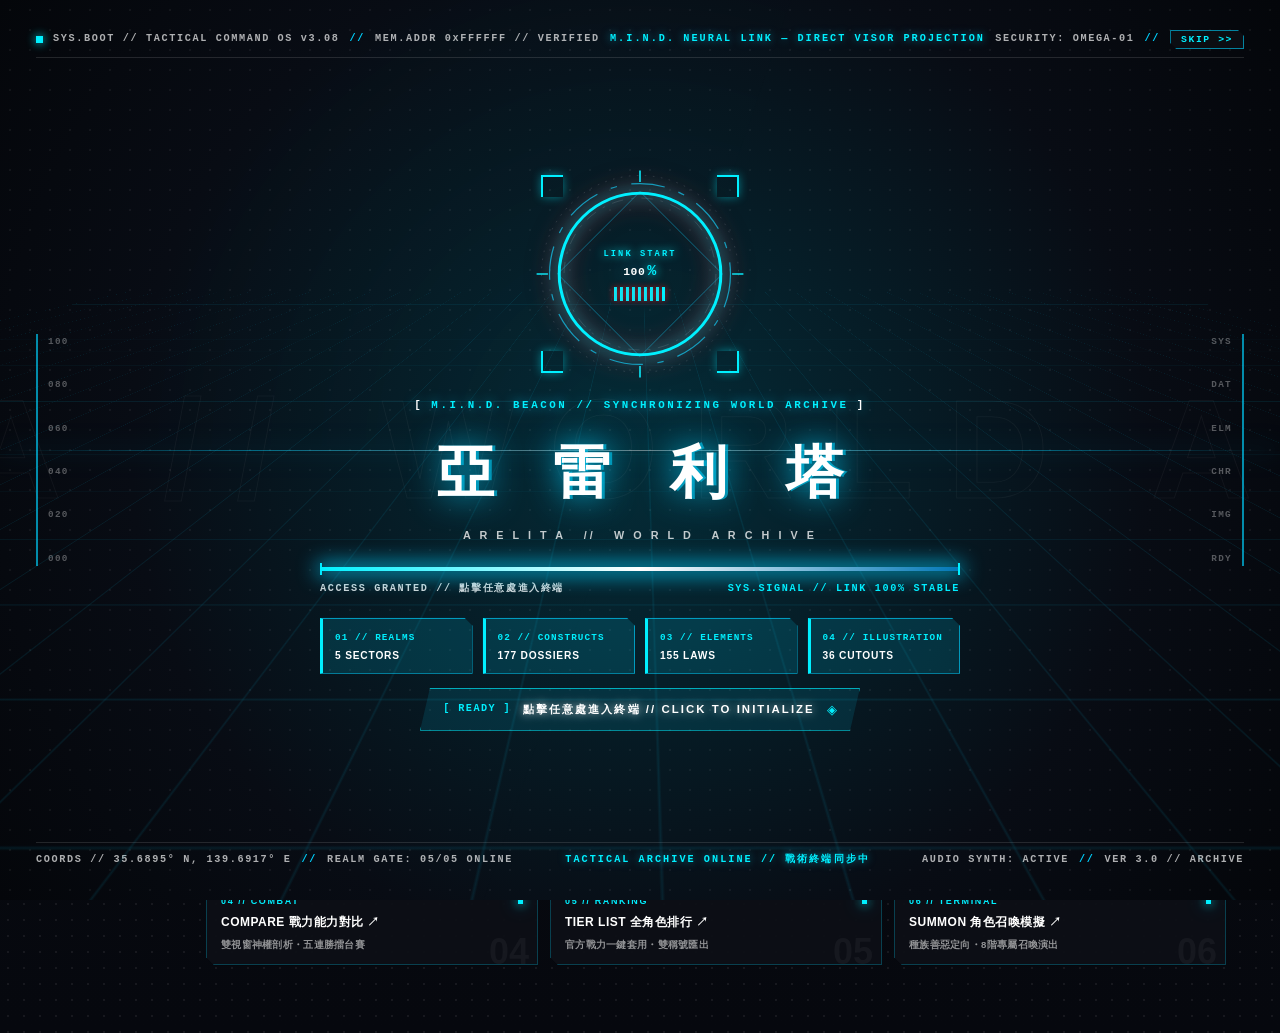
==== commit d896a1ab: "1231234" ====
--- a/index.html
+++ b/index.html
@@ -4,8 +4,8 @@
   <meta charset="UTF-8" />
   <meta name="viewport" content="width=device-width, initial-scale=1.0, viewport-fit=cover" />
   <title>亞雷利塔 ARELITA｜官方世界觀與角色檔案庫</title>
-  <link rel="icon" type="image/svg+xml" href="assets/favicon.svg" />
-  <link rel="shortcut icon" href="assets/favicon.svg" />
+  <link rel="icon" type="image/svg+xml" href="assets/favicon.svg?v=20261124_pgr" />
+  <link rel="shortcut icon" href="assets/favicon.svg?v=20261124_pgr" />
   <script>
     (function () {
       try {
@@ -17,7 +17,7 @@
     })();
   </script>
   <link rel="stylesheet" href="assets/styles.css?v=20261115_pgr3" />
-  <link rel="stylesheet" href="assets/pgr-theme.css?v=20261116_pgr25" />
+  <link rel="stylesheet" href="assets/pgr-theme.css?v=20261124_home4" />
 </head>
 <body class="is-loading">
   <!-- Next-Gen Cyber-Tactical Holographic Visor & Diagonal Blast-Gate Opening Sequence -->
@@ -432,17 +432,56 @@
 
     <!-- ==================== TAB 0: HOME PORTAL (CAROUSEL & ARCHIVE GUIDE) ==================== -->
     <section id="tab-home" class="tab-panel active">
-      <div class="pgr-home-stage-outer">
+      <!-- PGR Worldview Live Telemetry Bar: Five Realms Resonance & World Reset Chronicle Ticker -->
+      <div class="pgr-worldview-telemetry pgr-hud-only" aria-label="亞雷利塔五界共鳴與世界觀動態儀表">
+        <div class="pgr-wt-realms">
+          <div class="pgr-wt-label">
+            <span class="wt-pulse-dot"></span>
+            <span>REALM GATES // 五界門扉共鳴</span>
+          </div>
+          <div class="pgr-wt-realm-pills">
+            <button type="button" class="pgr-realm-chip" data-home-realm="現界" title="點擊檢索【現界】陣營角色（魔風聯邦・月星・日天・龍族帝國・極真圃等 25 國）">
+              <span class="rc-dot rc-mortal"></span>
+              <span class="rc-name">現界</span>
+              <span class="rc-sub">MORTAL // 25國</span>
+            </button>
+            <button type="button" class="pgr-realm-chip" data-home-realm="魔界" title="點擊檢索【魔界】陣營角色（垂直九層・凱撒家族・原初三魔神）">
+              <span class="rc-dot rc-demon"></span>
+              <span class="rc-name">魔界</span>
+              <span class="rc-sub">DEMON // 九層</span>
+            </button>
+            <button type="button" class="pgr-realm-chip" data-home-realm="天界" title="點擊檢索【天界】陣營角色（米加百列天國・浮空聖域）">
+              <span class="rc-dot rc-celestial"></span>
+              <span class="rc-name">天界</span>
+              <span class="rc-sub">CELESTIAL // 聖域</span>
+            </button>
+            <button type="button" class="pgr-realm-chip" data-home-realm="其他" title="點擊檢索【冥界／諸神／傳奇】角色（24H層級顛倒・亡靈神域與原初神明）">
+              <span class="rc-dot rc-underworld"></span>
+              <span class="rc-name">冥界・諸神</span>
+              <span class="rc-sub">HADES // 24H顛倒</span>
+            </button>
+            <button type="button" class="pgr-realm-chip" data-goto-tab="world" title="點擊閱覽【幻想界・萬寂虛域】與世界樹完整設定">
+              <span class="rc-dot rc-void"></span>
+              <span class="rc-name">幻想界・萬寂虛域</span>
+              <span class="rc-sub">VOID // 免於重置</span>
+            </button>
+          </div>
+        </div>
+      </div>
+
+      <div class="pgr-home-stage-outer" id="pgrHomeStageOuter">
         <!-- Left Flanking Ghost Preview Card (PGR #Features 01) -->
         <div class="pgr-side-preview prev pgr-hud-only" id="pgrSidePreviewLeft" title="上一張世界觀展示">
           <div class="pgr-sp-arrow"><span class="pgr-sp-chev">◀◀</span><span>PREV // ARCHIVE</span></div>
           <div class="pgr-sp-card">
-            <img id="pgrSidePrevImg" src="assets/banners/watercolor-5-celestial-truth.jpg" alt="Previous Slide" />
+            <img id="pgrSidePrevImg" src="assets/banners/watercolor-5-celestial-truth.jpg?v=20261124_art3" alt="Previous Slide" />
+            <div class="pgr-sp-scanline" aria-hidden="true"></div>
             <div class="pgr-sp-overlay">
               <span class="pgr-sp-num" id="pgrSidePrevNum">05</span>
               <span class="pgr-sp-sub" id="pgrSidePrevTitle">CELESTIAL SANCTUM</span>
             </div>
           </div>
+          <div class="pgr-sp-telemetry" id="pgrSidePrevMeta">SECTOR // 05-CELESTIA</div>
         </div>
 
         <!-- 5-Slide Interactive Worldview Carousel -->
@@ -451,17 +490,29 @@
           <div class="pgr-frame-corner tr pgr-hud-only"></div>
           <div class="pgr-frame-corner bl pgr-hud-only"></div>
           <div class="pgr-frame-corner br pgr-hud-only"></div>
-          <div class="pgr-frame-brand-tag pgr-hud-only">TACTICAL ARCHIVE // ARELITA</div>
-          <div class="pgr-frame-ver-tag pgr-hud-only">VER 3.0 // ARCHIVE</div>
-          <div class="carousel-viewport">
+          <div class="pgr-frame-brand-tag pgr-hud-only">
+            <span class="brand-pulse-dot"></span>
+            <span>TACTICAL ARCHIVE // ARELITA</span>
+          </div>
+          <div class="pgr-frame-ver-tag pgr-hud-only" id="pgrCarouselCoordTag">EPOCH #12026 // REALM SYNC 99.8%</div>
+
+          <div class="carousel-viewport" id="carouselViewport">
+            <!-- Live 60FPS Particle & Rune Energy Canvas Overlay -->
+            <canvas id="homeHeroFxCanvas" class="home-hero-fx-canvas" aria-hidden="true"></canvas>
+
           <!-- Slide 1: World Tree & Five Realms -->
-          <div class="carousel-slide active" data-slide-index="0">
-            <img src="assets/banners/watercolor-1-worldtree.jpg" alt="世界樹與五界門扉・水彩奇幻藝術" class="carousel-bg-img" />
+          <div class="carousel-slide active" data-slide-index="0" data-fx-theme="worldtree" data-coord="YGGDRASIL // 05 REALM GATES ONLINE">
+            <img src="assets/banners/watercolor-1-worldtree.jpg?v=20261124_art3" alt="世界樹與五界門扉・暗黑奇幻戰術視覺" class="carousel-bg-img" />
             <div class="carousel-overlay">
               <div class="carousel-content">
                 <div class="carousel-badge">WORLD TREE &amp; FIVE REALMS // 世界命根・五界門扉</div>
-                <h2 class="carousel-title">世界樹與五界門扉的記憶織網</h2>
+                <h2 class="carousel-title" data-text="世界樹與五界門扉的記憶織網">世界樹與五界門扉的記憶織網</h2>
                 <p class="carousel-desc">世界樹為亞雷利塔的命根子，枝葉銘刻萬物資訊、排出蘊含強大力量的琥珀樹脂，根部則封存歷經古神紀至救贖紀五次「世界重置」的舊日記憶；無高低之分的現界、天界、魔界、冥界與幻想界，唯有透過各界之門方能彼此連通。</p>
+                <div class="carousel-lore-chips">
+                  <span class="lore-chip">❖ 琥珀樹脂・萬物資訊銘刻</span>
+                  <span class="lore-chip">⏳ 五次世界重置・舊日記憶根脈</span>
+                  <span class="lore-chip">🚪 現界／魔界／天界／冥界／幻想界</span>
+                </div>
                 <div class="carousel-actions">
                   <button class="carousel-cta-btn" data-goto-tab="world">🌳 閱覽世界樹與五界設定</button>
                   <button class="carousel-cta-btn secondary" data-goto-tab="attributes">✨ 探索 17 大類全屬性手冊</button>
@@ -471,13 +522,18 @@
           </div>
 
           <!-- Slide 2: Mofeng Federation Metropolis -->
-          <div class="carousel-slide" data-slide-index="1">
-            <img src="assets/banners/watercolor-2-mofeng.jpg" alt="魔風聯邦・八大直轄市霓虹與燈火" class="carousel-bg-img" />
+          <div class="carousel-slide" data-slide-index="1" data-fx-theme="mofeng" data-coord="MOFENG ISLAND // 08 METROPOLIS &amp; 09 HADES">
+            <img src="assets/banners/watercolor-2-mofeng.jpg?v=20261124_art3" alt="魔風聯邦・八大直轄市與冥府神傑" class="carousel-bg-img" />
             <div class="carousel-overlay">
               <div class="carousel-content">
                 <div class="carousel-badge">MOFENG FEDERATION // 魔風聯邦・八大直轄市</div>
-                <h2 class="carousel-title">魔風島的霓虹夜色與市井煙火</h2>
-                <p class="carousel-desc">由「極惡之師」赤夜風竹統領的新興強國，短短十年間於魔風島崛起。從摩天霓虹交錯的首都霍普、紅燈籠綿延的商都天御、海風音樂廳迴盪的瑪捷塔，至山頂歌德競技場阿瑞納，由軍團八部隊與九人私兵「冥府神傑」共同守護。</p>
+                <h2 class="carousel-title" data-text="魔風島的霓虹夜色與冥府神威">魔風島的霓虹夜色與冥府神威</h2>
+                <p class="carousel-desc">由「極惡之師」亡靈神赤夜風竹統領的新興強國，短短十年間於魔風島崛起。從摩天霓虹交錯的首都霍普、紅燈籠綿延的商都天御、海風音樂廳迴盪的瑪捷塔，至山頂歌德競技場阿瑞納，由軍團八部隊與九人私兵「冥府神傑」共同守護。</p>
+                <div class="carousel-lore-chips">
+                  <span class="lore-chip">🦅 最高總司令：赤夜風竹・副司令：阿撒托斯</span>
+                  <span class="lore-chip">⚔️ 冥府九神傑・正規八大軍團</span>
+                  <span class="lore-chip">🏙️ 霍普／赤羽／亞美特／天御／丹格八市</span>
+                </div>
                 <div class="carousel-actions">
                   <button class="carousel-cta-btn" data-goto-tab="characters">⚔️ 檢索魔風聯邦角色檔案</button>
                   <button class="carousel-cta-btn secondary" data-goto-tab="stories">📖 閱讀《魔風傳記》與外傳</button>
@@ -487,13 +543,18 @@
           </div>
 
           <!-- Slide 3: Havidorn Dragon Empire -->
-          <div class="carousel-slide" data-slide-index="2">
-            <img src="assets/banners/watercolor-3-dragon-island.jpg" alt="哈維德恩龍族帝國・龍皇島與九紋龍印" class="carousel-bg-img" />
+          <div class="carousel-slide" data-slide-index="2" data-fx-theme="dragon" data-coord="HAVIDORN EMPIRE // 09 DRAGON SEALS AWAKENED">
+            <img src="assets/banners/watercolor-3-dragon-island.jpg?v=20261124_art3" alt="哈維德恩龍族帝國・龍皇島與九紋龍印" class="carousel-bg-img" />
             <div class="carousel-overlay">
               <div class="carousel-content">
                 <div class="carousel-badge">HAVIDORN DRAGON EMPIRE // 龍皇島・九紋龍印</div>
-                <h2 class="carousel-title">哈維德恩龍族帝國與蒼穹浮島</h2>
-                <p class="carousel-desc">「寂滅龍皇」德貢・阿茲拉格統御的龍皇島，國土橫跨本島、浮空島與深海，東西方龍族在此共存。身為現界肉體最強種族，龍族每開啟一階「九紋龍印」皆能突破肉身極限，至第九印更將覺醒專屬龍種稱號與神威。</p>
+                <h2 class="carousel-title" data-text="哈維德恩龍族帝國與九紋龍印">哈維德恩龍族帝國與九紋龍印</h2>
+                <p class="carousel-desc">「寂滅龍皇」德貢・阿茲拉格統御的龍皇島，國土橫跨本島、浮空島與深海，東西方龍族在此共存。身為現界肉體最強種族，龍族每開啟一階「九紋龍印」皆能突破肉身極限，至第九印更將覺醒專屬龍種稱號與毀天滅地之神威。</p>
+                <div class="carousel-lore-chips">
+                  <span class="lore-chip">🐉 寂滅龍皇：德貢・阿茲拉格</span>
+                  <span class="lore-chip">🔥 九紋龍印・第九印真名神威覺醒</span>
+                  <span class="lore-chip">⚡ 初代五龍神・龍皇四柱・四大軍團</span>
+                </div>
                 <div class="carousel-actions">
                   <button class="carousel-cta-btn" data-goto-tab="world">🐉 查看龍族帝國與四柱編制</button>
                   <button class="carousel-cta-btn secondary" data-goto-tab="characters">👑 依種族與強度階級檢索</button>
@@ -503,13 +564,18 @@
           </div>
 
           <!-- Slide 4: Abyssal Maw & Monochrome Void -->
-          <div class="carousel-slide" data-slide-index="3">
-            <img src="assets/banners/watercolor-4-abyss-void.jpg" alt="丹格深淵之口與無色萬寂虛域" class="carousel-bg-img" />
+          <div class="carousel-slide" data-slide-index="3" data-fx-theme="abyss" data-coord="ABYSSAL MAW &amp; MONOCHROME VOID // HAZARD OMEGA">
+            <img src="assets/banners/watercolor-4-abyss-void.jpg?v=20261124_art3" alt="亞雷利塔深淵之口與無色萬寂虛域" class="carousel-bg-img" />
             <div class="carousel-overlay">
               <div class="carousel-content">
                 <div class="carousel-badge">ABYSSAL MAW &amp; MONOCHROME VOID // 深淵之口・萬寂虛域</div>
-                <h2 class="carousel-title">丹格深淵浪潮與無色萬寂虛域</h2>
-                <p class="carousel-desc">丹格市邊緣的黑紫色「深淵之口」潛伏著吞噬魔力的深淵魔獸與淵蝕五系；而表面包裹著外界虛空力的「萬寂虛域（無色境域）」與每 24 小時隨機顛倒層級的「冥界」，則是連世界樹與世界重置也無法干涉的禁忌領域。</p>
+                <h2 class="carousel-title" data-text="深淵之口浪潮與無色萬寂虛域">深淵之口浪潮與無色萬寂虛域</h2>
+                <p class="carousel-desc">遍布亞雷利塔各處的黑紫色「深淵之口」潛伏著吞噬魔力的深淵魔獸與淵蝕五系；而表面包裹著外界虛空力的「萬寂虛域（無色境域）」與每 24 小時隨機顛倒層級的「冥界」，則是連世界樹與世界重置也無法干涉的禁忌領域。</p>
+                <div class="carousel-lore-chips">
+                  <span class="lore-chip">🕳️ 始源深淵 The Abyss・淵蝕五系</span>
+                  <span class="lore-chip">🩸 血魔之影守淵將軍・死守丹格要塞</span>
+                  <span class="lore-chip">🌌 萬寂虛域・隔絕世界重置之無色境域</span>
+                </div>
                 <div class="carousel-actions">
                   <button class="carousel-cta-btn" data-goto-tab="attributes">🌑 查閱深淵與特殊始源屬性</button>
                   <button class="carousel-cta-btn secondary" data-goto-tab="world">🏛️ 探索九大力與禁術規則</button>
@@ -519,13 +585,18 @@
           </div>
 
           <!-- Slide 5: Celestial Sanctum & Flowers of Truth -->
-          <div class="carousel-slide" data-slide-index="4">
-            <img src="assets/banners/watercolor-5-celestial-truth.jpg" alt="米加百列天界浮島與極真圃識真之花" class="carousel-bg-img" />
+          <div class="carousel-slide" data-slide-index="4" data-fx-theme="celestial" data-coord="MIGABRIEL &amp; FLOWERS OF TRUTH // EPOCH SEEKERS">
+            <img src="assets/banners/watercolor-5-celestial-truth.jpg?v=20261124_art3" alt="米加百列天界浮島與極真圃識真之花" class="carousel-bg-img" />
             <div class="carousel-overlay">
               <div class="carousel-content">
                 <div class="carousel-badge">CELESTIAL SANCTUM &amp; FLOWERS OF TRUTH // 天界浮島・極真圃</div>
-                <h2 class="carousel-title">米加百列浮空聖域與識真之花</h2>
+                <h2 class="carousel-title" data-text="米加百列浮空聖域與識真六花">米加百列浮空聖域與識真六花</h2>
                 <p class="carousel-desc">天界「米加百列天國」的古老浮島受初代天神庇護，歷經數千萬年重置仍留存古神紀遺蹟；而在星光與金木樨花香之間，隱秘組織「極真圃」正以六朵「識真之花」為核心遊走四界，追尋世界重置前的終極真相。</p>
+                <div class="carousel-lore-chips">
+                  <span class="lore-chip">☀️ 初代天神米迦勒・天神王潘朵拉</span>
+                  <span class="lore-chip">🏵️ 極真圃：金木樨伊森塔爾與識真六花</span>
+                  <span class="lore-chip">🔍 勘破五次世界重置與「救世」真相</span>
+                </div>
                 <div class="carousel-actions">
                   <button class="carousel-cta-btn" data-goto-tab="world">🌸 查閱 11 大世界級組織設定</button>
                   <button class="carousel-cta-btn secondary" data-goto-tab="gallery">🖼️ 鑑賞高解析角色立繪畫廊</button>
@@ -553,12 +624,14 @@
         <div class="pgr-side-preview next pgr-hud-only" id="pgrSidePreviewRight" title="下一張世界觀展示">
           <div class="pgr-sp-arrow"><span>NEXT // ARCHIVE</span><span class="pgr-sp-chev">▶▶</span></div>
           <div class="pgr-sp-card">
-            <img id="pgrSideNextImg" src="assets/banners/watercolor-2-mofeng.jpg" alt="Next Slide" />
+            <img id="pgrSideNextImg" src="assets/banners/watercolor-2-mofeng.jpg?v=20261124_art3" alt="Next Slide" />
+            <div class="pgr-sp-scanline" aria-hidden="true"></div>
             <div class="pgr-sp-overlay">
               <span class="pgr-sp-num" id="pgrSideNextNum">02</span>
               <span class="pgr-sp-sub" id="pgrSideNextTitle">MOFENG FEDERATION</span>
             </div>
           </div>
+          <div class="pgr-sp-telemetry" id="pgrSideNextMeta">SECTOR // 02-MOFENG</div>
         </div>
       </div>
 
@@ -566,34 +639,66 @@
       <div class="pgr-home-caption pgr-hud-only">
         <div class="pgr-hc-line-row">
           <span class="pgr-hc-long-line"></span>
-        </div>
-        <div class="pgr-hc-spaced-text">T H E &nbsp;&nbsp; A R E L I T A &nbsp;&nbsp; W O R L D &nbsp;&nbsp; A R C H I V E</div>
+          <span class="pgr-hc-diamond">❖</span>
+          <span class="pgr-hc-short-line"></span>
+        </div>
+        <div class="pgr-hc-spaced-text">T H E &nbsp;&nbsp; A R E L I T A &nbsp;&nbsp; W O R L D &nbsp;&nbsp; A R C H I V E &nbsp;&nbsp; // &nbsp;&nbsp; 五 界 戰 術 終 端</div>
       </div>
 
       <div class="pgr-home-dock pgr-hud-only">
         <button type="button" class="pgr-dock-btn" data-goto-tab="characters">
-          <span class="pgr-db-code">01 // DATA</span>
+          <span class="pgr-db-watermark">01</span>
+          <div class="pgr-db-top">
+            <span class="pgr-db-code">01 // DATA</span>
+            <span class="pgr-db-dot"></span>
+          </div>
           <span class="pgr-db-title">CONSTRUCTS 角色檔案 (177)</span>
+          <span class="pgr-db-sub">五界陣營・21族・現象級～凡人</span>
         </button>
         <button type="button" class="pgr-dock-btn" data-goto-tab="gallery">
-          <span class="pgr-db-code">02 // ILLUSTRATION</span>
-          <span class="pgr-db-title">CHARACTER ILLUSTRATION 角色立繪 (36)</span>
+          <span class="pgr-db-watermark">02</span>
+          <div class="pgr-db-top">
+            <span class="pgr-db-code">02 // ILLUSTRATION</span>
+            <span class="pgr-db-dot"></span>
+          </div>
+          <span class="pgr-db-title">ILLUSTRATION 角色立繪 (36)</span>
+          <span class="pgr-db-sub">4K無段縮放・全身立繪細節檢視</span>
         </button>
         <a href="relations.html" class="pgr-dock-btn">
-          <span class="pgr-db-code">03 // NETWORK</span>
+          <span class="pgr-db-watermark">03</span>
+          <div class="pgr-db-top">
+            <span class="pgr-db-code">03 // NETWORK</span>
+            <span class="pgr-db-dot"></span>
+          </div>
           <span class="pgr-db-title">RELATIONS 角色關係圖譜 ↗</span>
+          <span class="pgr-db-sub">998條羈絆星網・魔國軍政階層</span>
         </a>
         <a href="compare.html" class="pgr-dock-btn">
-          <span class="pgr-db-code">04 // COMBAT</span>
+          <span class="pgr-db-watermark">04</span>
+          <div class="pgr-db-top">
+            <span class="pgr-db-code">04 // COMBAT</span>
+            <span class="pgr-db-dot"></span>
+          </div>
           <span class="pgr-db-title">COMPARE 戰力能力對比 ↗</span>
+          <span class="pgr-db-sub">雙視窗神權剖析・五連勝擂台賽</span>
         </a>
         <a href="tierlist.html" class="pgr-dock-btn">
-          <span class="pgr-db-code">05 // RANKING</span>
+          <span class="pgr-db-watermark">05</span>
+          <div class="pgr-db-top">
+            <span class="pgr-db-code">05 // RANKING</span>
+            <span class="pgr-db-dot"></span>
+          </div>
           <span class="pgr-db-title">TIER LIST 全角色排行 ↗</span>
+          <span class="pgr-db-sub">官方戰力一鍵套用・雙稱號匯出</span>
         </a>
         <a href="summon.html" class="pgr-dock-btn">
-          <span class="pgr-db-code">06 // TERMINAL</span>
+          <span class="pgr-db-watermark">06</span>
+          <div class="pgr-db-top">
+            <span class="pgr-db-code">06 // TERMINAL</span>
+            <span class="pgr-db-dot"></span>
+          </div>
           <span class="pgr-db-title">SUMMON 角色召喚模擬 ↗</span>
+          <span class="pgr-db-sub">種族善惡定向・8階專屬召喚演出</span>
         </a>
       </div>
 
@@ -822,13 +927,31 @@
 
         <!-- Right Content: Character Catalog & Split Detail View -->
         <div class="content-area">
-          <div class="content-toolbar">
+          <div class="content-toolbar pgr-data-toolbar">
+            <div class="pgr-dt-corner tl pgr-hud-only"></div>
+            <div class="pgr-dt-corner tr pgr-hud-only"></div>
+            <div class="pgr-dt-corner bl pgr-hud-only"></div>
+            <div class="pgr-dt-corner br pgr-hud-only"></div>
             <div class="toolbar-left">
-              <div class="toolbar-kicker">CHARACTER ARCHIVE // 角色檔案檢索</div>
+              <div class="toolbar-kicker">
+                <span class="pgr-dt-pulse"></span>
+                <span>CHARACTER ARCHIVE // 角色檔案檢索終端</span>
+                <span class="pgr-dt-code">DB.VER // 177-SYNC</span>
+              </div>
               <div class="breadcrumb" id="factionBreadcrumb">全部陣營角色</div>
               <div class="toolbar-subtitle" id="factionDescription">收錄現界、魔界、天界與諸神傳奇共 177 名角色設定檔案</div>
             </div>
             <div class="toolbar-right">
+              <div class="pgr-dt-stat-group pgr-hud-only">
+                <div class="pgr-dt-stat">
+                  <span class="stat-k">MATCHED</span>
+                  <strong class="stat-v" id="pgrToolbarMatchedCount">177</strong>
+                </div>
+                <div class="pgr-dt-stat">
+                  <span class="stat-k">ILLUSTRATED</span>
+                  <strong class="stat-v" id="pgrToolbarImgCount">36</strong>
+                </div>
+              </div>
               <div class="view-mode-group" role="group" aria-label="排版檢視模式">
                 <button class="view-mode-btn active" data-view="showcase" title="圖文並列檔案模式（立繪形象圖在旁，完整排版）">
                   <span>📑 圖文並列</span>
@@ -1093,6 +1216,6 @@
   </div>
 
   <script src="assets/data.js?v=20261123"></script>
-  <script src="assets/app.js?v=20261123_bgm3"></script>
+  <script src="assets/app.js?v=20261124_home4"></script>
 </body>
 </html>
--- a/assets/pgr-theme.css
+++ b/assets/pgr-theme.css
@@ -563,14 +563,120 @@
 }
 
 /* ==================== 5. SECTION 01: PGR #HOME / #FEATURES STAGE ==================== */
+/* Worldview Telemetry Bar: Five Realms Resonance & World Reset Chronicle Ticker */
+.pgr-worldview-telemetry {
+  max-width: 1280px;
+  margin: -6px auto 10px;
+  display: flex;
+  flex-direction: column;
+  gap: 5px;
+}
+
+.pgr-wt-realms {
+  display: flex;
+  align-items: center;
+  justify-content: space-between;
+  gap: 10px;
+  background: linear-gradient(90deg, rgba(224, 26, 34, 0.16) 0%, rgba(14, 16, 22, 0.95) 32%);
+  border: 1px solid rgba(255, 255, 255, 0.22);
+  border-left: 3px solid #e01a22;
+  padding: 4px 12px;
+  clip-path: polygon(0 0, calc(100% - 10px) 0, 100% 10px, 100% 100%, 0 100%);
+  box-shadow: 0 10px 28px rgba(0, 0, 0, 0.75);
+}
+
+.pgr-wt-label {
+  display: flex;
+  align-items: center;
+  gap: 7px;
+  font-size: 0.64rem;
+  font-weight: 900;
+  letter-spacing: 0.16em;
+  color: #ff4d55;
+  white-space: nowrap;
+  padding-right: 8px;
+  border-right: 1px solid rgba(255, 255, 255, 0.16);
+}
+
+.wt-pulse-dot,
+.brand-pulse-dot {
+  width: 7px;
+  height: 7px;
+  border-radius: 50%;
+  background: #ff2a32;
+  box-shadow: 0 0 10px #ff2a32, 0 0 18px #e01a22;
+  display: inline-block;
+  animation: pgrPulseBlink 1.6s ease-in-out infinite;
+}
+
+@keyframes pgrPulseBlink {
+  0%, 100% { opacity: 1; transform: scale(1); }
+  50% { opacity: 0.38; transform: scale(0.75); }
+}
+
+.pgr-wt-realm-pills {
+  display: flex;
+  align-items: center;
+  gap: 6px;
+  flex-wrap: wrap;
+}
+
+.pgr-realm-chip {
+  background: rgba(18, 21, 30, 0.92);
+  border: 1px solid rgba(255, 255, 255, 0.18);
+  padding: 3px 9px;
+  color: #ffffff;
+  cursor: pointer;
+  display: inline-flex;
+  align-items: center;
+  gap: 6px;
+  font-family: inherit;
+  clip-path: polygon(0 0, calc(100% - 6px) 0, 100% 6px, 100% 100%, 6px 100%, 0 calc(100% - 6px));
+  transition: all 0.2s ease;
+}
+
+.pgr-realm-chip:hover {
+  border-color: #ff2a32;
+  background: rgba(224, 26, 34, 0.24);
+  transform: translateY(-2px);
+  box-shadow: 0 0 14px rgba(224, 26, 34, 0.45);
+}
+
+.rc-dot {
+  width: 6px;
+  height: 6px;
+  transform: rotate(45deg);
+  display: inline-block;
+}
+.rc-mortal { background: #38bdf8; box-shadow: 0 0 8px #38bdf8; }
+.rc-demon { background: #ef4444; box-shadow: 0 0 8px #ef4444; }
+.rc-celestial { background: #facc15; box-shadow: 0 0 8px #facc15; }
+.rc-underworld { background: #c084fc; box-shadow: 0 0 8px #c084fc; }
+.rc-void { background: #34d399; box-shadow: 0 0 8px #34d399; }
+
+.rc-name {
+  font-size: 0.72rem;
+  font-weight: 800;
+  letter-spacing: 0.04em;
+  color: #ffffff;
+}
+
+.rc-sub {
+  font-size: 0.56rem;
+  font-weight: 700;
+  letter-spacing: 0.08em;
+  color: rgba(255, 255, 255, 0.55);
+}
+
 html[data-theme="pgr"] .pgr-home-stage-outer {
   position: relative;
   display: flex;
   align-items: center;
   justify-content: center;
   gap: 22px;
-  margin: 6px auto 0;
+  margin: 4px auto 0;
   max-width: 1480px;
+  perspective: 1400px;
 }
 
 /* Flanking Cyber-Tactical Preview Wings (01 / 02) */
@@ -697,14 +803,130 @@
 /* Central Showcase Frame */
 html[data-theme="pgr"] .home-carousel-wrap {
   flex: 1;
-  max-width: 960px;
-  height: 460px !important;
+  max-width: 980px;
+  height: 432px !important;
   margin: 0 !important;
-  border: 1px solid rgba(255, 255, 255, 0.32) !important;
+  border: 1px solid rgba(255, 255, 255, 0.36) !important;
   border-radius: 0 !important;
-  box-shadow: 0 26px 70px rgba(0, 0, 0, 0.92), 0 0 32px rgba(224, 26, 34, 0.14) !important;
+  box-shadow: 0 28px 75px rgba(0, 0, 0, 0.94), 0 0 38px rgba(224, 26, 34, 0.22) !important;
   position: relative;
   overflow: visible !important;
+  transition: transform 0.18s ease-out, box-shadow 0.3s ease;
+}
+
+.pgr-sp-scanline {
+  position: absolute;
+  inset: 0;
+  background: linear-gradient(180deg, transparent 0%, rgba(224, 26, 34, 0.26) 50%, transparent 100%);
+  height: 35%;
+  width: 100%;
+  pointer-events: none;
+  animation: pgrSideScan 3.4s linear infinite;
+  z-index: 2;
+}
+
+@keyframes pgrSideScan {
+  0% { transform: translateY(-100%); }
+  100% { transform: translateY(320%); }
+}
+
+.pgr-sp-telemetry {
+  font-size: 0.58rem;
+  font-weight: 800;
+  letter-spacing: 0.18em;
+  color: rgba(255, 255, 255, 0.52);
+  text-align: center;
+  border-top: 1px dashed rgba(255, 255, 255, 0.18);
+  padding-top: 4px;
+}
+
+/* Live 60FPS Particle & Rune Canvas Overlay */
+.home-hero-fx-canvas {
+  position: absolute;
+  inset: 0;
+  width: 100%;
+  height: 100%;
+  pointer-events: none;
+  z-index: 12;
+}
+
+/* Animated Rotating Sacred Worldview Astrolabe HUD Overlay */
+.carousel-astrolabe-hud {
+  position: absolute;
+  top: 42%;
+  left: 50%;
+  width: 440px;
+  height: 440px;
+  transform: translate(-50%, -50%);
+  pointer-events: none;
+  z-index: 11;
+  color: rgba(255, 77, 85, 0.42);
+  mix-blend-mode: screen;
+}
+
+.astrolabe-ring {
+  position: absolute;
+  inset: 0;
+  width: 100%;
+  height: 100%;
+}
+
+.astrolabe-ring.ring-cw {
+  animation: pgrAstrolabeCW 38s linear infinite;
+}
+
+.astrolabe-ring.ring-ccw {
+  animation: pgrAstrolabeCCW 26s linear infinite;
+}
+
+@keyframes pgrAstrolabeCW {
+  0% { transform: rotate(0deg); }
+  100% { transform: rotate(360deg); }
+}
+
+@keyframes pgrAstrolabeCCW {
+  0% { transform: rotate(360deg); }
+  100% { transform: rotate(0deg); }
+}
+
+/* Dynamic Ken-Burns & Parallax Motion on Active Slide Background */
+html[data-theme="pgr"] .carousel-slide .carousel-bg-img {
+  transition: transform 6.5s cubic-bezier(0.22, 1, 0.36, 1), filter 0.6s ease !important;
+  transform: scale(1.02);
+  filter: brightness(0.95) contrast(1.08) saturate(1.12);
+}
+
+html[data-theme="pgr"] .carousel-slide.active .carousel-bg-img {
+  transform: scale(1.085) translate3d(var(--parallax-x, 0px), var(--parallax-y, 0px), 0);
+  filter: brightness(1.04) contrast(1.12) saturate(1.16);
+}
+
+html[data-theme="pgr"] .carousel-overlay {
+  z-index: 18 !important;
+  background: linear-gradient(180deg, rgba(8, 10, 14, 0.05) 0%, rgba(8, 10, 14, 0.32) 42%, rgba(8, 10, 14, 0.94) 100%) !important;
+}
+
+/* Holographic Worldview Lore Chips inside Carousel */
+.carousel-lore-chips {
+  display: flex;
+  align-items: center;
+  justify-content: center;
+  flex-wrap: wrap;
+  gap: 8px;
+  margin: 0 auto 14px;
+}
+
+.lore-chip {
+  font-size: 0.7rem;
+  font-weight: 700;
+  letter-spacing: 0.06em;
+  color: #fef08a;
+  background: rgba(12, 15, 22, 0.86);
+  border: 1px solid rgba(250, 204, 21, 0.45);
+  border-left: 2.5px solid #e01a22;
+  padding: 3px 10px;
+  box-shadow: 0 4px 14px rgba(0, 0, 0, 0.75);
+  backdrop-filter: blur(4px);
 }
 
 html[data-theme="pgr"] .carousel-viewport {
@@ -741,16 +963,7 @@
 
 /* + + + + + + Grid Above Top-Right of Frame */
 html[data-theme="pgr"] .home-carousel-wrap::before {
-  content: "+   +   +   +   +   +\A+   +   +   +   +   +";
-  white-space: pre;
-  position: absolute;
-  top: -36px;
-  right: 28px;
-  font-size: 0.66rem;
-  line-height: 1.45;
-  letter-spacing: 4px;
-  color: rgba(255, 255, 255, 0.42);
-  pointer-events: none;
+  display: none;
 }
 
 /* 4 Corner Target Dots Around Frame */
@@ -893,35 +1106,49 @@
   box-shadow: 0 0 0 4px rgba(9, 10, 13, 1), 0 0 0 5px #e01a22 !important;
 }
 
-/* Spaced Caption ("T H E   P U N I S H I N G   A R E L I T A   F O R C E") */
+/* Spaced Caption ("T H E   A R E L I T A   W O R L D   A R C H I V E") */
 .pgr-home-caption {
-  max-width: 960px;
-  margin: 18px auto 22px;
+  max-width: 1080px;
+  margin: 12px auto 10px;
   text-align: center;
 }
 
 .pgr-hc-line-row {
   display: flex;
   align-items: center;
-  margin-bottom: 18px;
+  justify-content: center;
+  gap: 12px;
+  margin-bottom: 8px;
 }
 
 .pgr-hc-long-line {
-  width: 78%;
+  width: 42%;
   height: 1.5px;
-  background: rgba(255, 255, 255, 0.78);
+  background: linear-gradient(90deg, transparent 0%, rgba(255, 255, 255, 0.78) 100%);
+}
+
+.pgr-hc-short-line {
+  width: 42%;
+  height: 1.5px;
+  background: linear-gradient(90deg, rgba(224, 26, 34, 0.88) 0%, transparent 100%);
+}
+
+.pgr-hc-diamond {
+  color: #ff2a32;
+  font-size: 0.85rem;
+  text-shadow: 0 0 10px #e01a22;
 }
 
 .pgr-hc-spaced-text {
-  font-size: 0.82rem;
-  font-weight: 600;
-  letter-spacing: 0.45em;
-  color: rgba(255, 255, 255, 0.85);
+  font-size: 0.78rem;
+  font-weight: 700;
+  letter-spacing: 0.38em;
+  color: rgba(255, 255, 255, 0.88);
 }
 
 /* PGR Black-Metal Tactical Dock Buttons */
 .pgr-home-dock {
-  max-width: 1120px;
+  max-width: 1280px;
   margin: 0 auto;
   display: grid;
   grid-template-columns: repeat(6, 1fr);
@@ -937,19 +1164,71 @@
 .pgr-dock-btn,
 .pgr-dock-btn:link,
 .pgr-dock-btn:visited {
-  background: rgba(14, 16, 22, 0.92);
-  border: 1px solid rgba(255, 255, 255, 0.2);
-  padding: 10px 14px;
+  position: relative;
+  overflow: hidden;
+  background: linear-gradient(145deg, rgba(18, 21, 30, 0.95) 0%, rgba(10, 12, 17, 0.98) 100%);
+  border: 1px solid rgba(255, 255, 255, 0.22);
+  border-top: 2px solid rgba(224, 26, 34, 0.75);
+  padding: 11px 14px 12px;
   color: #ffffff;
   text-decoration: none;
   text-align: left;
   cursor: pointer;
   display: flex;
   flex-direction: column;
-  gap: 3px;
-  clip-path: polygon(0 0, calc(100% - 10px) 0, 100% 10px, 100% 100%, 0 100%);
-  transition: all 0.2s ease;
+  gap: 4px;
+  clip-path: polygon(0 0, calc(100% - 12px) 0, 100% 12px, 100% 100%, 8px 100%, 0 calc(100% - 8px));
+  box-shadow: 0 12px 28px rgba(0, 0, 0, 0.78);
+  transition: all 0.24s cubic-bezier(0.22, 1, 0.36, 1);
   outline: none;
+}
+
+.pgr-dock-btn::after {
+  content: "";
+  position: absolute;
+  top: 0;
+  left: -120%;
+  width: 80%;
+  height: 100%;
+  background: linear-gradient(90deg, transparent, rgba(255, 255, 255, 0.14), transparent);
+  transform: skewX(-25deg);
+  transition: left 0.55s ease;
+  pointer-events: none;
+}
+
+.pgr-dock-btn:hover::after {
+  left: 140%;
+}
+
+.pgr-db-watermark {
+  position: absolute;
+  right: 8px;
+  bottom: -6px;
+  font-family: "Cinzel", "Arial Black", sans-serif;
+  font-size: 2.4rem;
+  font-weight: 900;
+  color: rgba(255, 255, 255, 0.045);
+  line-height: 1;
+  pointer-events: none;
+  transition: color 0.25s, transform 0.25s;
+}
+
+.pgr-dock-btn:hover .pgr-db-watermark {
+  color: rgba(224, 26, 34, 0.18);
+  transform: scale(1.08) translateX(-2px);
+}
+
+.pgr-db-top {
+  display: flex;
+  align-items: center;
+  justify-content: space-between;
+}
+
+.pgr-db-dot {
+  width: 5px;
+  height: 5px;
+  background: #e01a22;
+  box-shadow: 0 0 8px #e01a22;
 }
 
 .pgr-dock-btn:visited .pgr-db-title,
@@ -958,29 +1237,40 @@
 }
 
 .pgr-dock-btn:focus:not(:hover):not(:active) {
-  border-color: rgba(255, 255, 255, 0.2);
-  background: rgba(14, 16, 22, 0.92);
+  border-color: rgba(255, 255, 255, 0.22);
 }
 
 .pgr-dock-btn:hover,
 .pgr-dock-btn:active {
-  border-color: #e01a22;
-  background: linear-gradient(135deg, rgba(224, 26, 34, 0.2) 0%, rgba(14, 16, 22, 0.96) 100%);
-  transform: translateY(-2px);
+  border-color: #ff2a32;
+  background: linear-gradient(135deg, rgba(224, 26, 34, 0.26) 0%, rgba(14, 16, 22, 0.98) 100%);
+  transform: translateY(-4px);
+  box-shadow: 0 16px 34px rgba(0, 0, 0, 0.9), 0 0 22px rgba(224, 26, 34, 0.38);
 }
 
 .pgr-db-code {
   font-size: 0.6rem;
-  font-weight: 800;
+  font-weight: 900;
   letter-spacing: 0.18em;
-  color: #e01a22;
+  color: #ff4d55;
 }
 
 .pgr-db-title {
-  font-size: 0.78rem;
-  font-weight: 800;
+  font-size: 0.8rem;
+  font-weight: 900;
   color: #ffffff;
   letter-spacing: 0.04em;
+  position: relative;
+  z-index: 2;
+}
+
+.pgr-db-sub {
+  font-size: 0.64rem;
+  font-weight: 600;
+  color: rgba(255, 255, 255, 0.56);
+  letter-spacing: 0.03em;
+  position: relative;
+  z-index: 2;
 }
 
 /* ==================== 6. SECTION 02: PGR #DATA CONSTRUCT SPOTLIGHT STAGE ==================== */
@@ -4289,3 +4579,1288 @@
   background: #0077b6 !important;
   border-color: #00f0ff !important;
 }
+
+/* 17. Homepage Worldview Telemetry & Dynamic Carousel Blue Palette Overrides */
+html[data-pgr-palette="blue"] .pgr-wt-realms {
+  background: linear-gradient(90deg, rgba(0, 180, 216, 0.16) 0%, rgba(12, 16, 24, 0.94) 36%) !important;
+  border-left-color: #00f0ff !important;
+}
+
+html[data-pgr-palette="blue"] .pgr-wt-label {
+  color: #00f0ff !important;
+}
+
+html[data-pgr-palette="blue"] .wt-pulse-dot,
+html[data-pgr-palette="blue"] .brand-pulse-dot,
+html[data-pgr-palette="blue"] .pgr-db-dot {
+  background: #00f0ff !important;
+  box-shadow: 0 0 10px #00f0ff, 0 0 18px #00b4d8 !important;
+}
+
+html[data-pgr-palette="blue"] .pgr-realm-chip:hover {
+  border-color: #00f0ff !important;
+  background: rgba(0, 180, 216, 0.24) !important;
+  box-shadow: 0 0 14px rgba(0, 240, 255, 0.45) !important;
+}
+
+html[data-pgr-palette="blue"] .pgr-wt-ticker-box {
+  border-right-color: #00f0ff !important;
+}
+
+html[data-pgr-palette="blue"] .pgr-wt-ticker-tag {
+  background: #0077b6 !important;
+  color: #ffffff !important;
+}
+
+html[data-pgr-palette="blue"] .wt-sep,
+html[data-pgr-palette="blue"] .pgr-hc-diamond {
+  color: #00f0ff !important;
+  text-shadow: 0 0 10px #00b4d8 !important;
+}
+
+html[data-pgr-palette="blue"] .pgr-hc-short-line {
+  background: linear-gradient(90deg, rgba(0, 240, 255, 0.88) 0%, transparent 100%) !important;
+}
+
+html[data-pgr-palette="blue"] .carousel-laser-bar {
+  background: linear-gradient(90deg, #0077b6 0%, #00f0ff 70%, #fde047 100%) !important;
+  box-shadow: 0 0 12px #00f0ff !important;
+}
+
+html[data-pgr-palette="blue"] .carousel-astrolabe-hud {
+  color: rgba(0, 240, 255, 0.42) !important;
+}
+
+html[data-pgr-palette="blue"] .lore-chip {
+  border-left-color: #00f0ff !important;
+}
+
+html[data-pgr-palette="blue"] .pgr-sp-scanline {
+  background: linear-gradient(180deg, transparent 0%, rgba(0, 240, 255, 0.26) 50%, transparent 100%) !important;
+}
+
+html[data-pgr-palette="blue"] .pgr-dock-btn {
+  border-top-color: rgba(0, 240, 255, 0.75) !important;
+}
+
+html[data-pgr-palette="blue"] .pgr-dock-btn:hover .pgr-db-watermark {
+  color: rgba(0, 240, 255, 0.2) !important;
+}
+
+/* ============================================================================
+   18. DATA TAB (#tab-characters) TACTICAL ARCHIVE & CONSTRUCT DOSSIER OVERHAUL
+   ============================================================================ */
+
+/* 18.1 Left Faction Directory Sidebar Tactical Enhancements */
+html[data-theme="pgr"] #factionSidebar {
+  background:
+    radial-gradient(rgba(255, 255, 255, 0.04) 1px, transparent 1px),
+    linear-gradient(180deg, rgba(16, 18, 25, 0.97) 0%, rgba(10, 12, 17, 0.98) 100%) !important;
+  background-size: 16px 16px, 100% 100% !important;
+  border: 1px solid rgba(255, 255, 255, 0.18) !important;
+  border-top: 2px solid #ff2a32 !important;
+  box-shadow: 0 18px 44px rgba(0, 0, 0, 0.85), inset 0 0 28px rgba(224, 26, 34, 0.06) !important;
+}
+
+html[data-theme="pgr"] #factionSidebar .sidebar-header {
+  background: linear-gradient(90deg, rgba(224, 26, 34, 0.2) 0%, rgba(15, 18, 26, 0.95) 85%) !important;
+  border-bottom: 1px solid rgba(224, 26, 34, 0.38) !important;
+  padding: 1rem 1.15rem 0.85rem !important;
+}
+
+html[data-theme="pgr"] #factionSidebar .sidebar-header::after {
+  content: "DIR // 02";
+  position: absolute;
+  right: 12px;
+  top: 12px;
+  font-family: "Consolas", "Monaco", monospace;
+  font-size: 0.62rem;
+  font-weight: 900;
+  letter-spacing: 0.14em;
+  color: rgba(255, 255, 255, 0.35);
+}
+
+html[data-theme="pgr"] #factionSidebar .filter-controls {
+  background: rgba(11, 13, 19, 0.92) !important;
+  border-bottom: 1px solid rgba(255, 255, 255, 0.14) !important;
+  padding: 0.85rem 0.95rem !important;
+}
+
+html[data-theme="pgr"] #factionSidebar .toggle-filter {
+  background: rgba(18, 21, 30, 0.9);
+  border: 1px solid rgba(255, 255, 255, 0.14);
+  border-left: 3px solid #e01a22;
+  padding: 0.42rem 0.65rem;
+  clip-path: polygon(0 0, calc(100% - 8px) 0, 100% 8px, 100% 100%, 0 100%);
+  transition: all 0.2s ease;
+}
+
+html[data-theme="pgr"] #factionSidebar .toggle-filter:hover {
+  border-color: rgba(255, 42, 50, 0.65);
+  background: rgba(224, 26, 34, 0.12);
+}
+
+html[data-theme="pgr"] #factionSidebar .select-row select {
+  background: #0c0e14 !important;
+  border: 1px solid rgba(255, 255, 255, 0.22) !important;
+  border-radius: 0 !important;
+  color: #f4f6fa !important;
+  font-size: 0.76rem !important;
+  padding: 0.42rem 0.5rem !important;
+  clip-path: polygon(0 0, calc(100% - 6px) 0, 100% 6px, 100% 100%, 0 100%);
+}
+
+html[data-theme="pgr"] #factionSidebar .select-row select:hover,
+html[data-theme="pgr"] #factionSidebar .select-row select:focus {
+  border-color: #ff2a32 !important;
+  box-shadow: 0 0 12px rgba(224, 26, 34, 0.35) !important;
+}
+
+html[data-theme="pgr"] #factionSidebar .tree-action-btn {
+  background: rgba(18, 22, 31, 0.92) !important;
+  border: 1px solid rgba(255, 255, 255, 0.18) !important;
+  border-radius: 0 !important;
+  color: rgba(255, 255, 255, 0.85) !important;
+  font-weight: 700 !important;
+  letter-spacing: 0.06em;
+  clip-path: polygon(0 0, calc(100% - 6px) 0, 100% 6px, 100% 100%, 6px 100%, 0 calc(100% - 6px));
+}
+
+html[data-theme="pgr"] #factionSidebar .tree-action-btn:hover {
+  background: #e01a22 !important;
+  border-color: #ff4d55 !important;
+  color: #ffffff !important;
+  box-shadow: 0 0 14px rgba(224, 26, 34, 0.5) !important;
+}
+
+html[data-theme="pgr"] #factionSidebar .tree-realm-group {
+  border-radius: 0 !important;
+  border: 1px solid rgba(255, 255, 255, 0.14) !important;
+  border-left: 3px solid rgba(224, 26, 34, 0.75) !important;
+  background: rgba(13, 15, 22, 0.95) !important;
+  margin-bottom: 0.55rem !important;
+}
+
+html[data-theme="pgr"] #factionSidebar .tree-realm-header-btn {
+  background: linear-gradient(90deg, rgba(224, 26, 34, 0.14) 0%, rgba(16, 19, 27, 0.92) 100%) !important;
+  font-weight: 800 !important;
+  letter-spacing: 0.05em !important;
+}
+
+html[data-theme="pgr"] #factionSidebar .tree-item {
+  border-radius: 0 !important;
+  border-left: 2px solid transparent !important;
+  transition: all 0.16s ease !important;
+}
+
+html[data-theme="pgr"] #factionSidebar .tree-item:hover {
+  background: rgba(255, 255, 255, 0.06) !important;
+  border-left-color: rgba(255, 42, 50, 0.65) !important;
+  padding-left: 0.7rem !important;
+}
+
+html[data-theme="pgr"] #factionSidebar .tree-item.active {
+  background: linear-gradient(90deg, rgba(224, 26, 34, 0.28) 0%, rgba(224, 26, 34, 0.06) 100%) !important;
+  border: 1px solid rgba(255, 42, 50, 0.55) !important;
+  border-left: 3px solid #ff2a32 !important;
+  color: #ffffff !important;
+  box-shadow: 0 0 14px rgba(224, 26, 34, 0.25) !important;
+}
+
+/* 18.2 Right Content Toolbar & Telemetry Readout */
+html[data-theme="pgr"] .pgr-data-toolbar {
+  position: relative;
+  background:
+    linear-gradient(135deg, rgba(224, 26, 34, 0.14) 0%, rgba(14, 16, 23, 0.96) 42%, rgba(11, 13, 19, 0.98) 100%) !important;
+  border: 1px solid rgba(255, 255, 255, 0.2) !important;
+  border-left: 4px solid #ff2a32 !important;
+  padding: 1.05rem 1.45rem !important;
+  box-shadow: 0 14px 36px rgba(0, 0, 0, 0.8), inset 0 0 28px rgba(224, 26, 34, 0.06) !important;
+}
+
+.pgr-dt-corner {
+  position: absolute;
+  width: 10px;
+  height: 10px;
+  pointer-events: none;
+  z-index: 3;
+}
+.pgr-dt-corner.tl { top: 4px; left: 4px; border-top: 2px solid #ff2a32; border-left: 2px solid #ff2a32; }
+.pgr-dt-corner.tr { top: 4px; right: 4px; border-top: 2px solid #ff2a32; border-right: 2px solid #ff2a32; }
+.pgr-dt-corner.bl { bottom: 4px; left: 4px; border-bottom: 2px solid #ff2a32; border-left: 2px solid #ff2a32; }
+.pgr-dt-corner.br { bottom: 4px; right: 4px; border-bottom: 2px solid #ff2a32; border-right: 2px solid #ff2a32; }
+
+html[data-theme="pgr"] .pgr-data-toolbar .toolbar-kicker {
+  display: flex;
+  align-items: center;
+  gap: 8px;
+  margin-bottom: 0.25rem;
+}
+
+.pgr-dt-pulse {
+  width: 7px;
+  height: 7px;
+  background: #ff2a32;
+  box-shadow: 0 0 10px #ff2a32;
+  display: inline-block;
+  animation: cyberPulseBlink 1.1s infinite alternate;
+}
+
+.pgr-dt-code {
+  font-family: "Consolas", "Monaco", monospace;
+  font-size: 0.6rem;
+  font-weight: 800;
+  color: rgba(255, 255, 255, 0.62);
+  background: rgba(255, 255, 255, 0.07);
+  border: 1px solid rgba(255, 255, 255, 0.16);
+  padding: 1px 7px;
+  letter-spacing: 0.12em;
+}
+
+html[data-theme="pgr"] .pgr-data-toolbar .toolbar-right {
+  display: flex;
+  align-items: center;
+  gap: 14px;
+  flex-wrap: wrap;
+}
+
+.pgr-dt-stat-group {
+  display: flex;
+  align-items: center;
+  gap: 8px;
+}
+
+.pgr-dt-stat {
+  display: flex;
+  flex-direction: column;
+  align-items: flex-end;
+  padding: 4px 11px;
+  background: rgba(9, 11, 16, 0.88);
+  border: 1px solid rgba(255, 255, 255, 0.15);
+  border-top: 2px solid #ff2a32;
+  min-width: 74px;
+}
+
+.pgr-dt-stat .stat-k {
+  font-family: "Consolas", "Monaco", monospace;
+  font-size: 0.56rem;
+  font-weight: 800;
+  letter-spacing: 0.14em;
+  color: rgba(255, 255, 255, 0.55);
+}
+
+.pgr-dt-stat .stat-v {
+  font-family: "Consolas", "Monaco", monospace;
+  font-size: 1.02rem;
+  font-weight: 900;
+  color: #ffffff;
+  letter-spacing: 0.06em;
+  text-shadow: 0 0 12px rgba(224, 26, 34, 0.65);
+}
+
+html[data-theme="pgr"] .view-mode-group {
+  background: #090b10 !important;
+  border: 1px solid rgba(255, 255, 255, 0.22) !important;
+  border-radius: 0 !important;
+  padding: 3px !important;
+  gap: 4px;
+}
+
+html[data-theme="pgr"] .view-mode-btn {
+  border-radius: 0 !important;
+  font-weight: 800 !important;
+  letter-spacing: 0.06em;
+  padding: 0.42rem 0.85rem !important;
+  clip-path: polygon(0 0, calc(100% - 6px) 0, 100% 6px, 100% 100%, 6px 100%, 0 calc(100% - 6px));
+}
+
+html[data-theme="pgr"] .view-mode-btn.active {
+  background: #e01a22 !important;
+  border-color: #ff4d55 !important;
+  color: #ffffff !important;
+  box-shadow: 0 0 14px rgba(224, 26, 34, 0.55) !important;
+}
+
+/* 18.3 Faction Group Section Banner (Tactical Sector Divider) */
+html[data-theme="pgr"] .faction-group-banner {
+  background:
+    repeating-linear-gradient(
+      -45deg,
+      rgba(224, 26, 34, 0.05) 0px,
+      rgba(224, 26, 34, 0.05) 12px,
+      transparent 12px,
+      transparent 24px
+    ),
+    linear-gradient(90deg, rgba(224, 26, 34, 0.22) 0%, rgba(16, 19, 27, 0.96) 45%, rgba(12, 14, 20, 0.98) 100%) !important;
+  border: 1px solid rgba(255, 255, 255, 0.2) !important;
+  border-left: 4px solid #ff2a32 !important;
+  border-radius: 0 !important;
+  padding: 0.78rem 1.25rem !important;
+  clip-path: polygon(0 0, calc(100% - 12px) 0, 100% 12px, 100% 100%, 0 100%);
+  box-shadow: 0 10px 26px rgba(0, 0, 0, 0.65) !important;
+}
+
+html[data-theme="pgr"] .faction-group-banner:hover {
+  border-color: #ff2a32 !important;
+  box-shadow: 0 12px 30px rgba(224, 26, 34, 0.28) !important;
+}
+
+.fgb-left {
+  display: flex;
+  align-items: center;
+  gap: 0.65rem;
+  flex-wrap: wrap;
+}
+
+.fgb-sector-chip {
+  font-family: "Consolas", "Monaco", monospace;
+  font-size: 0.66rem;
+  font-weight: 900;
+  letter-spacing: 0.14em;
+  padding: 2px 8px;
+  background: #e01a22;
+  color: #ffffff;
+  border: 1px solid #ff4d55;
+  clip-path: polygon(0 0, calc(100% - 5px) 0, 100% 5px, 100% 100%, 5px 100%, 0 calc(100% - 5px));
+}
+
+.fgb-img-pill,
+.fgb-member-pill,
+.fgb-state-pill {
+  font-family: "Consolas", "Monaco", "Noto Sans TC", monospace;
+  font-size: 0.72rem;
+  font-weight: 800;
+  letter-spacing: 0.08em;
+  padding: 3px 10px;
+  border: 1px solid rgba(255, 255, 255, 0.18);
+  background: rgba(9, 11, 16, 0.85);
+}
+
+.fgb-img-pill {
+  color: #fde047;
+  border-color: rgba(250, 204, 21, 0.45);
+  background: rgba(250, 204, 21, 0.1);
+}
+
+.fgb-member-pill {
+  color: #ffffff;
+  border-left: 2px solid #ff2a32;
+}
+
+.fgb-state-pill {
+  color: #ff4d55;
+  border-color: rgba(224, 26, 34, 0.45);
+}
+
+/* 18.4 Character Dossier Showcase Card Overhaul */
+html[data-theme="pgr"] .char-showcase-card {
+  background:
+    radial-gradient(rgba(255, 255, 255, 0.035) 1px, transparent 1px),
+    linear-gradient(155deg, rgba(18, 21, 30, 0.97) 0%, rgba(11, 13, 19, 0.98) 100%) !important;
+  background-size: 20px 20px, 100% 100% !important;
+  border: 1px solid rgba(255, 255, 255, 0.2) !important;
+  border-left: 4px solid #e01a22 !important;
+  box-shadow: 0 18px 46px rgba(0, 0, 0, 0.86), inset 0 1px 0 rgba(255, 255, 255, 0.08) !important;
+}
+
+html[data-theme="pgr"] .char-showcase-card::before {
+  width: 180px !important;
+  height: 3px !important;
+  background: linear-gradient(90deg, #ff1e27 0%, #e01a22 55%, transparent 100%) !important;
+  box-shadow: 0 0 12px #ff1e27;
+}
+
+.pgr-card-bracket {
+  display: none;
+}
+
+html[data-theme="pgr"] .pgr-card-bracket {
+  display: block;
+  position: absolute;
+  width: 14px;
+  height: 14px;
+  pointer-events: none;
+  z-index: 4;
+  opacity: 0.65;
+  transition: all 0.25s ease;
+}
+html[data-theme="pgr"] .pgr-card-bracket.tl { top: 6px; left: 6px; border-top: 2px solid #ff2a32; border-left: 2px solid #ff2a32; }
+html[data-theme="pgr"] .pgr-card-bracket.tr { top: 6px; right: 6px; border-top: 2px solid #ff2a32; border-right: 2px solid #ff2a32; }
+html[data-theme="pgr"] .pgr-card-bracket.bl { bottom: 6px; left: 6px; border-bottom: 2px solid #ff2a32; border-left: 2px solid #ff2a32; }
+html[data-theme="pgr"] .pgr-card-bracket.br { bottom: 6px; right: 6px; border-bottom: 2px solid #ff2a32; border-right: 2px solid #ff2a32; }
+
+html[data-theme="pgr"] .char-showcase-card:hover .pgr-card-bracket,
+html[data-theme="pgr"] .char-grid-card:hover .pgr-card-bracket {
+  opacity: 1;
+  width: 20px;
+  height: 20px;
+  filter: drop-shadow(0 0 8px #ff1e27);
+}
+
+html[data-theme="pgr"] .card-graphic-watermark {
+  font-family: "Arial Black", "Consolas", sans-serif;
+  font-size: 4.4rem !important;
+  letter-spacing: 0.16em !important;
+  color: transparent !important;
+  -webkit-text-stroke: 1.5px rgba(255, 255, 255, 0.065);
+  opacity: 1 !important;
+  top: 0.2rem !important;
+  right: 1.4rem !important;
+}
+
+html[data-theme="pgr"] .char-showcase-card.has-portrait .card-graphic-watermark {
+  right: 345px !important;
+}
+
+/* Header Block inside Dossier Card */
+html[data-theme="pgr"] .char-header-row {
+  background: linear-gradient(90deg, rgba(224, 26, 34, 0.14) 0%, rgba(15, 18, 26, 0.65) 55%, transparent 100%);
+  border: 1px solid rgba(255, 255, 255, 0.12);
+  border-left: 3px solid #ff2a32;
+  padding: 0.95rem 1.15rem !important;
+  margin-bottom: 0.15rem;
+}
+
+html[data-theme="pgr"] .char-dossier-kicker {
+  display: flex;
+  align-items: center;
+  gap: 8px;
+  opacity: 1 !important;
+  margin-bottom: 0.18rem;
+}
+
+.dossier-live-dot {
+  width: 6px;
+  height: 6px;
+  background: #ff2a32;
+  box-shadow: 0 0 8px #ff2a32;
+  display: inline-block;
+}
+
+.dossier-serial-chip {
+  font-family: "Consolas", "Monaco", monospace;
+  font-size: 0.66rem;
+  font-weight: 900;
+  letter-spacing: 0.14em;
+  background: #e01a22;
+  color: #ffffff;
+  padding: 1px 8px;
+  clip-path: polygon(0 0, calc(100% - 4px) 0, 100% 4px, 100% 100%, 4px 100%, 0 calc(100% - 4px));
+}
+
+.dossier-kicker-text {
+  font-family: "Consolas", "Monaco", monospace;
+  font-size: 0.66rem;
+  font-weight: 800;
+  letter-spacing: 0.18em;
+  color: rgba(255, 255, 255, 0.72);
+}
+
+html[data-theme="pgr"] .char-name {
+  font-size: 1.62rem !important;
+  font-weight: 900 !important;
+  letter-spacing: 0.05em !important;
+  color: #ffffff !important;
+  text-shadow: 0 2px 14px rgba(0, 0, 0, 0.9), 0 0 18px rgba(224, 26, 34, 0.35);
+}
+
+html[data-theme="pgr"] .char-epithet {
+  background: linear-gradient(90deg, rgba(224, 26, 34, 0.28) 0%, rgba(224, 26, 34, 0.12) 100%) !important;
+  border: 1px solid rgba(255, 77, 85, 0.65) !important;
+  border-left: 3px solid #ff2a32 !important;
+  border-radius: 0 !important;
+  color: #ffffff !important;
+  padding: 0.18rem 0.75rem !important;
+  font-size: 0.82rem !important;
+  letter-spacing: 0.04em;
+  clip-path: polygon(0 0, calc(100% - 7px) 0, 100% 7px, 100% 100%, 0 100%);
+}
+
+.char-epithet .ep-prefix {
+  font-family: "Consolas", "Monaco", monospace;
+  font-size: 0.64rem;
+  font-weight: 900;
+  letter-spacing: 0.12em;
+  color: #ff4d55;
+  margin-right: 4px;
+}
+
+html[data-theme="pgr"] .badge-realm {
+  background: rgba(255, 255, 255, 0.1) !important;
+  border: 1px solid rgba(255, 255, 255, 0.32) !important;
+  border-radius: 0 !important;
+  color: #ffffff !important;
+  font-size: 0.72rem !important;
+  font-weight: 800 !important;
+  letter-spacing: 0.08em;
+  padding: 0.1rem 0.55rem !important;
+}
+
+.fac-path-node {
+  font-weight: 700;
+  color: rgba(255, 255, 255, 0.9);
+}
+
+.fac-path-sep {
+  font-family: "Consolas", monospace;
+  color: #ff2a32;
+  font-weight: 900;
+  font-size: 0.72rem;
+}
+
+.fac-path-sub {
+  color: rgba(255, 255, 255, 0.78);
+  font-weight: 600;
+}
+
+html[data-theme="pgr"] .char-header-right-badges {
+  display: flex;
+  align-items: center;
+  gap: 0.5rem;
+  flex-wrap: wrap;
+}
+
+html[data-theme="pgr"] .badge-power {
+  background: linear-gradient(135deg, rgba(224, 26, 34, 0.32) 0%, rgba(18, 12, 16, 0.95) 100%) !important;
+  border: 1px solid #ff3b44 !important;
+  border-radius: 0 !important;
+  color: #ffffff !important;
+  padding: 0.34rem 0.85rem !important;
+  font-size: 0.8rem !important;
+  font-weight: 800 !important;
+  letter-spacing: 0.05em;
+  clip-path: polygon(0 0, calc(100% - 8px) 0, 100% 8px, 100% 100%, 8px 100%, 0 calc(100% - 8px));
+  box-shadow: 0 0 16px rgba(224, 26, 34, 0.32);
+}
+
+.badge-power .bp-kicker {
+  font-family: "Consolas", "Monaco", monospace;
+  font-size: 0.62rem;
+  color: #ff6b72;
+  letter-spacing: 0.1em;
+  margin-right: 3px;
+}
+
+html[data-theme="pgr"] .btn-compare-char {
+  display: inline-flex;
+  align-items: center;
+  gap: 5px;
+  background: rgba(15, 18, 26, 0.95) !important;
+  border: 1px solid rgba(255, 255, 255, 0.26) !important;
+  border-radius: 0 !important;
+  color: #ffffff !important;
+  padding: 0.34rem 0.8rem !important;
+  font-size: 0.78rem !important;
+  font-weight: 800 !important;
+  letter-spacing: 0.05em;
+  text-decoration: none !important;
+  clip-path: polygon(0 0, calc(100% - 8px) 0, 100% 8px, 100% 100%, 8px 100%, 0 calc(100% - 8px));
+  transition: all 0.2s ease !important;
+}
+
+html[data-theme="pgr"] .btn-compare-char:hover {
+  background: #e01a22 !important;
+  border-color: #ff4d55 !important;
+  color: #ffffff !important;
+  box-shadow: 0 0 16px rgba(224, 26, 34, 0.6) !important;
+  transform: translateY(-1px);
+}
+
+/* 18.5 Identities Bar */
+html[data-theme="pgr"] .char-identities {
+  display: flex;
+  align-items: center;
+  flex-wrap: wrap;
+  gap: 0.42rem;
+  padding: 0.45rem 0.75rem;
+  background: rgba(10, 12, 18, 0.78);
+  border: 1px solid rgba(255, 255, 255, 0.1);
+  border-left: 2px solid rgba(255, 255, 255, 0.35);
+}
+
+.identities-kicker {
+  font-family: "Consolas", "Monaco", monospace;
+  font-size: 0.64rem;
+  font-weight: 900;
+  letter-spacing: 0.14em;
+  color: rgba(255, 255, 255, 0.55);
+  margin-right: 4px;
+}
+
+html[data-theme="pgr"] .identity-pill {
+  background: rgba(56, 189, 248, 0.12) !important;
+  border: 1px solid rgba(56, 189, 248, 0.42) !important;
+  border-radius: 0 !important;
+  color: #e0f2fe !important;
+  padding: 0.15rem 0.62rem !important;
+  font-size: 0.76rem !important;
+  font-weight: 700 !important;
+  letter-spacing: 0.04em;
+  clip-path: polygon(0 0, calc(100% - 5px) 0, 100% 5px, 100% 100%, 5px 100%, 0 calc(100% - 5px));
+}
+
+.identity-pill .id-dot {
+  color: #38bdf8;
+  font-size: 0.62rem;
+  margin-right: 4px;
+}
+
+/* 18.6 Subpanel Section Headers (Biometric / Psychological / Arsenal) */
+.pgr-subpanel-header {
+  display: flex;
+  align-items: center;
+  gap: 8px;
+  margin-bottom: 0.5rem;
+}
+
+.pgr-subpanel-header .subpanel-bar {
+  width: 4px;
+  height: 13px;
+  background: #ff2a32;
+  box-shadow: 0 0 8px #ff2a32;
+  flex-shrink: 0;
+}
+
+.pgr-subpanel-header .subpanel-title {
+  font-family: "Consolas", "Monaco", "Noto Sans TC", monospace;
+  font-size: 0.68rem;
+  font-weight: 900;
+  letter-spacing: 0.15em;
+  color: rgba(255, 255, 255, 0.82);
+  white-space: nowrap;
+}
+
+.pgr-subpanel-header .subpanel-line {
+  flex: 1;
+  height: 1px;
+  background: linear-gradient(90deg, rgba(224, 26, 34, 0.5) 0%, rgba(255, 255, 255, 0.08) 100%);
+}
+
+/* 18.7 Biometric & Elemental Telemetry Grid */
+html[data-theme="pgr"] .char-meta-grid {
+  background: rgba(9, 11, 16, 0.86) !important;
+  border: 1px solid rgba(255, 255, 255, 0.14) !important;
+  border-radius: 0 !important;
+  padding: 0.7rem !important;
+  gap: 0.5rem !important;
+  grid-template-columns: repeat(auto-fill, minmax(150px, 1fr)) !important;
+}
+
+html[data-theme="pgr"] .meta-cell {
+  background: linear-gradient(135deg, rgba(20, 24, 34, 0.92) 0%, rgba(13, 15, 22, 0.95) 100%);
+  border: 1px solid rgba(255, 255, 255, 0.11);
+  border-top: 2px solid rgba(224, 26, 34, 0.65);
+  padding: 0.48rem 0.68rem;
+  gap: 0.2rem;
+  position: relative;
+  transition: border-color 0.2s ease, background 0.2s ease;
+}
+
+html[data-theme="pgr"] .meta-cell:hover {
+  border-color: rgba(255, 42, 50, 0.65);
+  background: rgba(224, 26, 34, 0.1);
+}
+
+html[data-theme="pgr"] .meta-cell.meta-cell-attr {
+  grid-column: span 2;
+}
+
+@media (max-width: 640px) {
+  html[data-theme="pgr"] .meta-cell.meta-cell-attr,
+  html[data-theme="pgr"] .meta-cell.wide {
+    grid-column: span 1;
+  }
+}
+
+html[data-theme="pgr"] .meta-label {
+  font-family: "Consolas", "Monaco", "Noto Sans TC", monospace;
+  font-size: 0.62rem !important;
+  font-weight: 800 !important;
+  letter-spacing: 0.1em !important;
+  color: #ff6b72 !important;
+}
+
+html[data-theme="pgr"] .meta-val {
+  font-size: 0.92rem !important;
+  font-weight: 800 !important;
+  color: #ffffff !important;
+  letter-spacing: 0.02em;
+}
+
+/* 18.8 Psychological & Visual Profile 2x2 Matrix */
+html[data-theme="pgr"] .char-traits-box {
+  grid-template-columns: repeat(auto-fit, minmax(265px, 1fr)) !important;
+  gap: 0.6rem !important;
+}
+
+html[data-theme="pgr"] .trait-item {
+  background: linear-gradient(135deg, rgba(17, 20, 29, 0.95) 0%, rgba(11, 13, 19, 0.98) 100%) !important;
+  border: 1px solid rgba(255, 255, 255, 0.14) !important;
+  border-left: 3px solid #ff2a32 !important;
+  border-radius: 0 !important;
+  padding: 0.65rem 0.9rem !important;
+  clip-path: polygon(0 0, calc(100% - 8px) 0, 100% 8px, 100% 100%, 0 100%);
+  display: flex;
+  flex-direction: column;
+  gap: 0.32rem;
+}
+
+html[data-theme="pgr"] .trait-item[data-trait-type="喜歡"] {
+  border-left-color: #34d399 !important;
+}
+
+html[data-theme="pgr"] .trait-item[data-trait-type="討厭"] {
+  border-left-color: #f43f5e !important;
+}
+
+.trait-item-head {
+  display: flex;
+  align-items: center;
+  gap: 6px;
+  border-bottom: 1px solid rgba(255, 255, 255, 0.08);
+  padding-bottom: 0.25rem;
+}
+
+.trait-icon {
+  font-size: 0.72rem;
+  color: #ff4d55;
+}
+
+html[data-theme="pgr"] .trait-item[data-trait-type="喜歡"] .trait-icon {
+  color: #34d399;
+}
+
+html[data-theme="pgr"] .trait-item[data-trait-type="討厭"] .trait-icon {
+  color: #f43f5e;
+}
+
+.trait-item-head strong {
+  font-size: 0.8rem;
+  font-weight: 800;
+  color: #ffffff !important;
+  margin-right: 0 !important;
+  letter-spacing: 0.04em;
+}
+
+.trait-en-code {
+  margin-left: auto;
+  font-family: "Consolas", "Monaco", monospace;
+  font-size: 0.58rem;
+  font-weight: 800;
+  letter-spacing: 0.14em;
+  color: rgba(255, 255, 255, 0.42);
+}
+
+.trait-item-body {
+  font-size: 0.85rem;
+  line-height: 1.58;
+  color: rgba(244, 246, 250, 0.88);
+}
+
+/* 18.1b Tactical Geometric SVG Icons in Sidebar & Banners (Replaces colorful 3D emojis) */
+.tree-item-label {
+  display: inline-flex;
+  align-items: center;
+  gap: 0.45rem;
+}
+
+.tactical-tree-svg {
+  width: 14px;
+  height: 14px;
+  flex-shrink: 0;
+  color: #ff4d55;
+  opacity: 0.88;
+  transition: transform 0.2s ease, color 0.2s ease, filter 0.2s ease;
+}
+
+.tactical-tree-svg.is-leaf {
+  width: 11px;
+  height: 11px;
+  opacity: 0.72;
+}
+
+.tree-item:hover .tactical-tree-svg,
+.tree-item.active .tactical-tree-svg {
+  color: #ffffff;
+  opacity: 1;
+  filter: drop-shadow(0 0 6px #ff2a32);
+  transform: scale(1.08);
+}
+
+.tactical-img-svg {
+  width: 12px;
+  height: 12px;
+  flex-shrink: 0;
+  vertical-align: -1px;
+  margin-right: 3px;
+  color: currentColor;
+}
+
+.tree-img-dot {
+  display: inline-flex;
+  align-items: center;
+  gap: 2px;
+  font-family: "Consolas", "Monaco", monospace;
+  font-size: 0.68rem !important;
+  font-weight: 800;
+  color: #fde047 !important;
+  background: rgba(250, 204, 21, 0.1);
+  border: 1px solid rgba(250, 204, 21, 0.35);
+  border-radius: 4px;
+  padding: 0.02rem 0.34rem;
+}
+
+.tactical-sector-svg {
+  width: 16px;
+  height: 16px;
+  flex-shrink: 0;
+  color: #ff4d55;
+  filter: drop-shadow(0 0 6px rgba(224, 26, 34, 0.65));
+}
+
+.tact-act-sym {
+  font-family: "Consolas", "Monaco", monospace;
+  font-weight: 900;
+  color: #ff4d55;
+}
+
+.tree-action-btn:hover .tact-act-sym {
+  color: #ffffff;
+}
+
+html[data-pgr-palette="blue"] .tactical-tree-svg,
+html[data-pgr-palette="blue"] .tactical-sector-svg,
+html[data-pgr-palette="blue"] .tact-act-sym {
+  color: #00f0ff !important;
+}
+
+html[data-pgr-palette="blue"] .tree-item:hover .tactical-tree-svg,
+html[data-pgr-palette="blue"] .tree-item.active .tactical-tree-svg {
+  color: #ffffff !important;
+  filter: drop-shadow(0 0 6px #00f0ff) !important;
+}
+
+html[data-pgr-palette="blue"] .tactical-sector-svg {
+  filter: drop-shadow(0 0 6px rgba(0, 240, 255, 0.65)) !important;
+}
+
+/* 18.9 Combat Arsenal & Authorities Modules (Original Rounded Pill & Card Border Style) */
+html[data-theme="pgr"] .ability-card {
+  background: var(--bg-subtle) !important;
+  border: 1px solid var(--border-subtle) !important;
+  border-left: 3px solid var(--accent-blue) !important;
+  border-radius: var(--radius-xs) !important;
+  padding: 0.68rem 0.95rem !important;
+  clip-path: none !important;
+  box-shadow: none !important;
+}
+
+html[data-theme="pgr"] .ability-card.type-divine {
+  border-left-color: var(--accent-gold) !important;
+}
+
+html[data-theme="pgr"] .ability-card.type-ancient {
+  border-left-color: var(--accent-purple) !important;
+}
+
+html[data-theme="pgr"] .ability-card.type-supreme {
+  border-left-color: var(--accent-crimson) !important;
+}
+
+html[data-theme="pgr"] .ability-type-header {
+  font-size: 0.8rem !important;
+  font-weight: 800 !important;
+  color: var(--accent-blue) !important;
+  margin-bottom: 0.3rem !important;
+  padding: 0 !important;
+  background: transparent !important;
+  border-bottom: none !important;
+  display: flex;
+  align-items: center;
+  gap: 0.35rem;
+}
+
+html[data-theme="pgr"] .ability-card.type-divine .ability-type-header {
+  color: var(--accent-gold) !important;
+  background: transparent !important;
+}
+
+html[data-theme="pgr"] .ability-card.type-ancient .ability-type-header {
+  color: var(--accent-purple) !important;
+  background: transparent !important;
+}
+
+html[data-theme="pgr"] .ability-card.type-supreme .ability-type-header {
+  color: var(--accent-crimson) !important;
+  background: transparent !important;
+}
+
+html[data-theme="pgr"] .ability-content {
+  padding: 0 !important;
+  font-size: 0.86rem !important;
+  line-height: 1.65 !important;
+  color: var(--text-body) !important;
+}
+
+html[data-theme="pgr"] .skill-subname {
+  color: var(--text-primary) !important;
+  font-weight: 700 !important;
+  background: var(--bg-elevated) !important;
+  border: 1px solid var(--border-subtle) !important;
+  padding: 0.04rem 0.38rem !important;
+  border-radius: var(--radius-xs) !important;
+}
+
+/* 18.10 Story Expand Bar & Portrait Scanner Aside */
+html[data-theme="pgr"] .btn-story-toggle,
+html[data-theme="pgr"] .btn-open-modal {
+  background: rgba(16, 20, 29, 0.95) !important;
+  border: 1px solid rgba(255, 255, 255, 0.24) !important;
+  border-left: 3px solid #e01a22 !important;
+  border-radius: 0 !important;
+  color: #ffffff !important;
+  font-weight: 800 !important;
+  letter-spacing: 0.06em;
+  padding: 0.46rem 1rem !important;
+  clip-path: polygon(0 0, calc(100% - 8px) 0, 100% 8px, 100% 100%, 0 100%);
+}
+
+html[data-theme="pgr"] .btn-story-toggle:hover,
+html[data-theme="pgr"] .btn-open-modal:hover {
+  background: #e01a22 !important;
+  border-color: #ff4d55 !important;
+  color: #ffffff !important;
+  box-shadow: 0 0 18px rgba(224, 26, 34, 0.55) !important;
+}
+
+html[data-theme="pgr"] .char-story-content {
+  background: rgba(8, 10, 15, 0.92) !important;
+  border: 1px solid rgba(255, 255, 255, 0.16) !important;
+  border-left: 3px solid #ff2a32 !important;
+  border-radius: 0 !important;
+}
+
+html[data-theme="pgr"] .char-portrait-aside {
+  background:
+    radial-gradient(rgba(255, 255, 255, 0.05) 1px, transparent 1px),
+    linear-gradient(180deg, rgba(16, 18, 26, 0.96) 0%, rgba(9, 10, 15, 0.98) 100%) !important;
+  background-size: 14px 14px, 100% 100% !important;
+  border-left: 1px solid rgba(255, 255, 255, 0.16) !important;
+}
+
+.portrait-hud-top {
+  width: 100%;
+  display: flex;
+  align-items: center;
+  gap: 6px;
+  font-family: "Consolas", "Monaco", monospace;
+  font-size: 0.62rem;
+  font-weight: 900;
+  letter-spacing: 0.14em;
+  color: rgba(255, 255, 255, 0.75);
+  background: rgba(224, 26, 34, 0.18);
+  border: 1px solid rgba(224, 26, 34, 0.45);
+  border-bottom: none;
+  padding: 5px 10px;
+}
+
+.portrait-hud-top .ph-dot {
+  width: 6px;
+  height: 6px;
+  background: #ff2a32;
+  box-shadow: 0 0 8px #ff2a32;
+}
+
+html[data-theme="pgr"] .portrait-img-frame {
+  border-radius: 0 !important;
+  border: 1px solid rgba(255, 42, 50, 0.55) !important;
+}
+
+.portrait-corner {
+  position: absolute;
+  width: 12px;
+  height: 12px;
+  z-index: 4;
+  pointer-events: none;
+}
+.portrait-corner.tl { top: 6px; left: 6px; border-top: 2px solid #ff2a32; border-left: 2px solid #ff2a32; }
+.portrait-corner.tr { top: 6px; right: 6px; border-top: 2px solid #ff2a32; border-right: 2px solid #ff2a32; }
+.portrait-corner.bl { bottom: 6px; left: 6px; border-bottom: 2px solid #ff2a32; border-left: 2px solid #ff2a32; }
+.portrait-corner.br { bottom: 6px; right: 6px; border-bottom: 2px solid #ff2a32; border-right: 2px solid #ff2a32; }
+
+.portrait-scanline {
+  position: absolute;
+  left: 0;
+  right: 0;
+  top: 0;
+  height: 2px;
+  background: linear-gradient(90deg, transparent, #ff2a32, #ffffff, #ff2a32, transparent);
+  box-shadow: 0 0 12px #ff2a32;
+  opacity: 0;
+  z-index: 3;
+  pointer-events: none;
+}
+
+.portrait-img-frame:hover .portrait-scanline {
+  opacity: 1;
+  animation: pgrCardScan 1.5s ease-in-out infinite alternate;
+}
+
+html[data-theme="pgr"] .portrait-zoom-hint {
+  background: rgba(224, 26, 34, 0.9) !important;
+  border: 1px solid #ff6b72 !important;
+  border-radius: 0 !important;
+  color: #ffffff !important;
+  font-weight: 800 !important;
+  letter-spacing: 0.06em;
+  clip-path: polygon(0 0, calc(100% - 6px) 0, 100% 6px, 100% 100%, 6px 100%, 0 calc(100% - 6px));
+}
+
+/* 18.11 Compact Grid Card Tactical Enhancements */
+html[data-theme="pgr"] .char-grid-card {
+  position: relative;
+  border-left: 3px solid #e01a22 !important;
+  background:
+    radial-gradient(rgba(255, 255, 255, 0.03) 1px, transparent 1px),
+    linear-gradient(145deg, rgba(18, 21, 30, 0.96) 0%, rgba(11, 13, 19, 0.98) 100%) !important;
+  background-size: 16px 16px, 100% 100% !important;
+}
+
+html[data-theme="pgr"] .grid-card-thumb {
+  position: relative;
+  border-radius: 0 !important;
+  border: 1px solid rgba(255, 42, 50, 0.55) !important;
+}
+
+.grid-thumb-tag {
+  position: absolute;
+  top: 4px;
+  left: 4px;
+  background: #e01a22;
+  color: #ffffff;
+  font-family: "Consolas", monospace;
+  font-size: 0.56rem;
+  font-weight: 900;
+  letter-spacing: 0.1em;
+  padding: 1px 5px;
+}
+
+.grid-card-serial-row {
+  display: flex;
+  align-items: center;
+  justify-content: space-between;
+  gap: 6px;
+}
+
+.grid-serial-code {
+  font-family: "Consolas", "Monaco", monospace;
+  font-size: 0.62rem;
+  font-weight: 800;
+  letter-spacing: 0.12em;
+  color: #ff4d55;
+}
+
+.grid-power-badge {
+  font-size: 0.68rem !important;
+  padding: 0.1rem 0.48rem !important;
+}
+
+/* 18.12 Azure Cyber Blue Palette Overrides for DATA Dossier Cards */
+html[data-pgr-palette="blue"] #factionSidebar {
+  border-top-color: #00f0ff !important;
+  box-shadow: 0 18px 44px rgba(0, 0, 0, 0.85), inset 0 0 28px rgba(0, 210, 255, 0.08) !important;
+}
+
+html[data-pgr-palette="blue"] #factionSidebar .sidebar-header {
+  background: linear-gradient(90deg, rgba(0, 180, 216, 0.22) 0%, rgba(13, 17, 26, 0.95) 85%) !important;
+  border-bottom-color: rgba(0, 210, 255, 0.4) !important;
+}
+
+html[data-pgr-palette="blue"] #factionSidebar .toggle-filter {
+  border-left-color: #00d2ff !important;
+}
+
+html[data-pgr-palette="blue"] #factionSidebar .toggle-filter:hover {
+  border-color: rgba(0, 240, 255, 0.65) !important;
+  background: rgba(0, 180, 216, 0.14) !important;
+}
+
+html[data-pgr-palette="blue"] #factionSidebar .select-row select:hover,
+html[data-pgr-palette="blue"] #factionSidebar .select-row select:focus {
+  border-color: #00f0ff !important;
+  box-shadow: 0 0 12px rgba(0, 210, 255, 0.35) !important;
+}
+
+html[data-pgr-palette="blue"] #factionSidebar .tree-action-btn:hover {
+  background: #0077b6 !important;
+  border-color: #00f0ff !important;
+  box-shadow: 0 0 14px rgba(0, 210, 255, 0.5) !important;
+}
+
+html[data-pgr-palette="blue"] #factionSidebar .tree-realm-group {
+  border-left-color: rgba(0, 210, 255, 0.8) !important;
+}
+
+html[data-pgr-palette="blue"] #factionSidebar .tree-realm-header-btn {
+  background: linear-gradient(90deg, rgba(0, 180, 216, 0.16) 0%, rgba(14, 18, 27, 0.92) 100%) !important;
+}
+
+html[data-pgr-palette="blue"] #factionSidebar .tree-item:hover {
+  border-left-color: rgba(0, 240, 255, 0.7) !important;
+}
+
+html[data-pgr-palette="blue"] #factionSidebar .tree-item.active {
+  background: linear-gradient(90deg, rgba(0, 180, 216, 0.28) 0%, rgba(0, 180, 216, 0.06) 100%) !important;
+  border-color: rgba(0, 240, 255, 0.55) !important;
+  border-left-color: #00f0ff !important;
+  box-shadow: 0 0 14px rgba(0, 210, 255, 0.25) !important;
+}
+
+html[data-pgr-palette="blue"] .pgr-data-toolbar {
+  background: linear-gradient(135deg, rgba(0, 180, 216, 0.16) 0%, rgba(13, 17, 25, 0.96) 42%, rgba(10, 13, 20, 0.98) 100%) !important;
+  border-left-color: #00f0ff !important;
+}
+
+html[data-pgr-palette="blue"] .pgr-dt-corner.tl,
+html[data-pgr-palette="blue"] .pgr-dt-corner.tr,
+html[data-pgr-palette="blue"] .pgr-dt-corner.bl,
+html[data-pgr-palette="blue"] .pgr-dt-corner.br,
+html[data-pgr-palette="blue"] .pgr-card-bracket.tl,
+html[data-pgr-palette="blue"] .pgr-card-bracket.tr,
+html[data-pgr-palette="blue"] .pgr-card-bracket.bl,
+html[data-pgr-palette="blue"] .pgr-card-bracket.br,
+html[data-pgr-palette="blue"] .portrait-corner.tl,
+html[data-pgr-palette="blue"] .portrait-corner.tr,
+html[data-pgr-palette="blue"] .portrait-corner.bl,
+html[data-pgr-palette="blue"] .portrait-corner.br {
+  border-color: #00f0ff !important;
+}
+
+html[data-pgr-palette="blue"] .pgr-dt-pulse,
+html[data-pgr-palette="blue"] .dossier-live-dot,
+html[data-pgr-palette="blue"] .pgr-subpanel-header .subpanel-bar,
+html[data-pgr-palette="blue"] .portrait-hud-top .ph-dot {
+  background: #00f0ff !important;
+  box-shadow: 0 0 10px #00f0ff !important;
+}
+
+html[data-pgr-palette="blue"] .pgr-dt-stat {
+  border-top-color: #00f0ff !important;
+}
+
+html[data-pgr-palette="blue"] .pgr-dt-stat .stat-v {
+  text-shadow: 0 0 12px rgba(0, 210, 255, 0.65) !important;
+}
+
+html[data-pgr-palette="blue"] .view-mode-btn.active,
+html[data-pgr-palette="blue"] .fgb-sector-chip,
+html[data-pgr-palette="blue"] .dossier-serial-chip,
+html[data-pgr-palette="blue"] .grid-thumb-tag {
+  background: #0077b6 !important;
+  border-color: #00f0ff !important;
+}
+
+html[data-pgr-palette="blue"] .faction-group-banner {
+  background:
+    repeating-linear-gradient(
+      -45deg,
+      rgba(0, 180, 216, 0.06) 0px,
+      rgba(0, 180, 216, 0.06) 12px,
+      transparent 12px,
+      transparent 24px
+    ),
+    linear-gradient(90deg, rgba(0, 180, 216, 0.22) 0%, rgba(14, 18, 27, 0.96) 45%, rgba(11, 14, 20, 0.98) 100%) !important;
+  border-left-color: #00f0ff !important;
+}
+
+html[data-pgr-palette="blue"] .faction-group-banner:hover {
+  border-color: #00f0ff !important;
+  box-shadow: 0 12px 30px rgba(0, 210, 255, 0.28) !important;
+}
+
+html[data-pgr-palette="blue"] .fgb-member-pill {
+  border-left-color: #00f0ff !important;
+}
+
+html[data-pgr-palette="blue"] .fgb-state-pill,
+html[data-pgr-palette="blue"] .char-epithet .ep-prefix,
+html[data-pgr-palette="blue"] .fac-path-sep,
+html[data-pgr-palette="blue"] .badge-power .bp-kicker,
+html[data-pgr-palette="blue"] .meta-label,
+html[data-pgr-palette="blue"] .grid-serial-code {
+  color: #00f0ff !important;
+}
+
+html[data-pgr-palette="blue"] .char-showcase-card,
+html[data-pgr-palette="blue"] .char-grid-card {
+  border-left-color: #00d2ff !important;
+}
+
+html[data-pgr-palette="blue"] .char-showcase-card::before {
+  background: linear-gradient(90deg, #00f0ff 0%, #0077b6 55%, transparent 100%) !important;
+  box-shadow: 0 0 12px #00f0ff !important;
+}
+
+html[data-pgr-palette="blue"] .char-header-row {
+  background: linear-gradient(90deg, rgba(0, 180, 216, 0.16) 0%, rgba(14, 18, 27, 0.65) 55%, transparent 100%) !important;
+  border-left-color: #00f0ff !important;
+}
+
+html[data-pgr-palette="blue"] .char-epithet {
+  background: linear-gradient(90deg, rgba(0, 180, 216, 0.28) 0%, rgba(0, 180, 216, 0.1) 100%) !important;
+  border-color: rgba(0, 240, 255, 0.65) !important;
+  border-left-color: #00f0ff !important;
+}
+
+html[data-pgr-palette="blue"] .badge-power {
+  background: linear-gradient(135deg, rgba(0, 180, 216, 0.32) 0%, rgba(12, 17, 25, 0.95) 100%) !important;
+  border-color: #00f0ff !important;
+  box-shadow: 0 0 16px rgba(0, 210, 255, 0.32) !important;
+}
+
+html[data-pgr-palette="blue"] .btn-compare-char:hover,
+html[data-pgr-palette="blue"] .btn-story-toggle:hover,
+html[data-pgr-palette="blue"] .btn-open-modal:hover {
+  background: #0077b6 !important;
+  border-color: #00f0ff !important;
+  box-shadow: 0 0 16px rgba(0, 210, 255, 0.6) !important;
+}
+
+html[data-pgr-palette="blue"] .pgr-subpanel-header .subpanel-line {
+  background: linear-gradient(90deg, rgba(0, 210, 255, 0.5) 0%, rgba(255, 255, 255, 0.08) 100%) !important;
+}
+
+html[data-pgr-palette="blue"] .meta-cell {
+  border-top-color: rgba(0, 210, 255, 0.7) !important;
+}
+
+html[data-pgr-palette="blue"] .meta-cell:hover {
+  border-color: rgba(0, 240, 255, 0.7) !important;
+  background: rgba(0, 180, 216, 0.12) !important;
+}
+
+html[data-pgr-palette="blue"] .trait-item {
+  border-left-color: #00d2ff !important;
+}
+
+html[data-pgr-palette="blue"] .btn-story-toggle,
+html[data-pgr-palette="blue"] .btn-open-modal,
+html[data-pgr-palette="blue"] .char-story-content {
+  border-left-color: #00f0ff !important;
+}
+
+html[data-pgr-palette="blue"] .portrait-hud-top {
+  background: rgba(0, 180, 216, 0.18) !important;
+  border-color: rgba(0, 210, 255, 0.45) !important;
+}
+
+html[data-pgr-palette="blue"] .portrait-img-frame,
+html[data-pgr-palette="blue"] .grid-card-thumb {
+  border-color: rgba(0, 240, 255, 0.55) !important;
+}
+
+html[data-pgr-palette="blue"] .portrait-zoom-hint {
+  background: rgba(0, 119, 182, 0.92) !important;
+  border-color: #00f0ff !important;
+}
+
